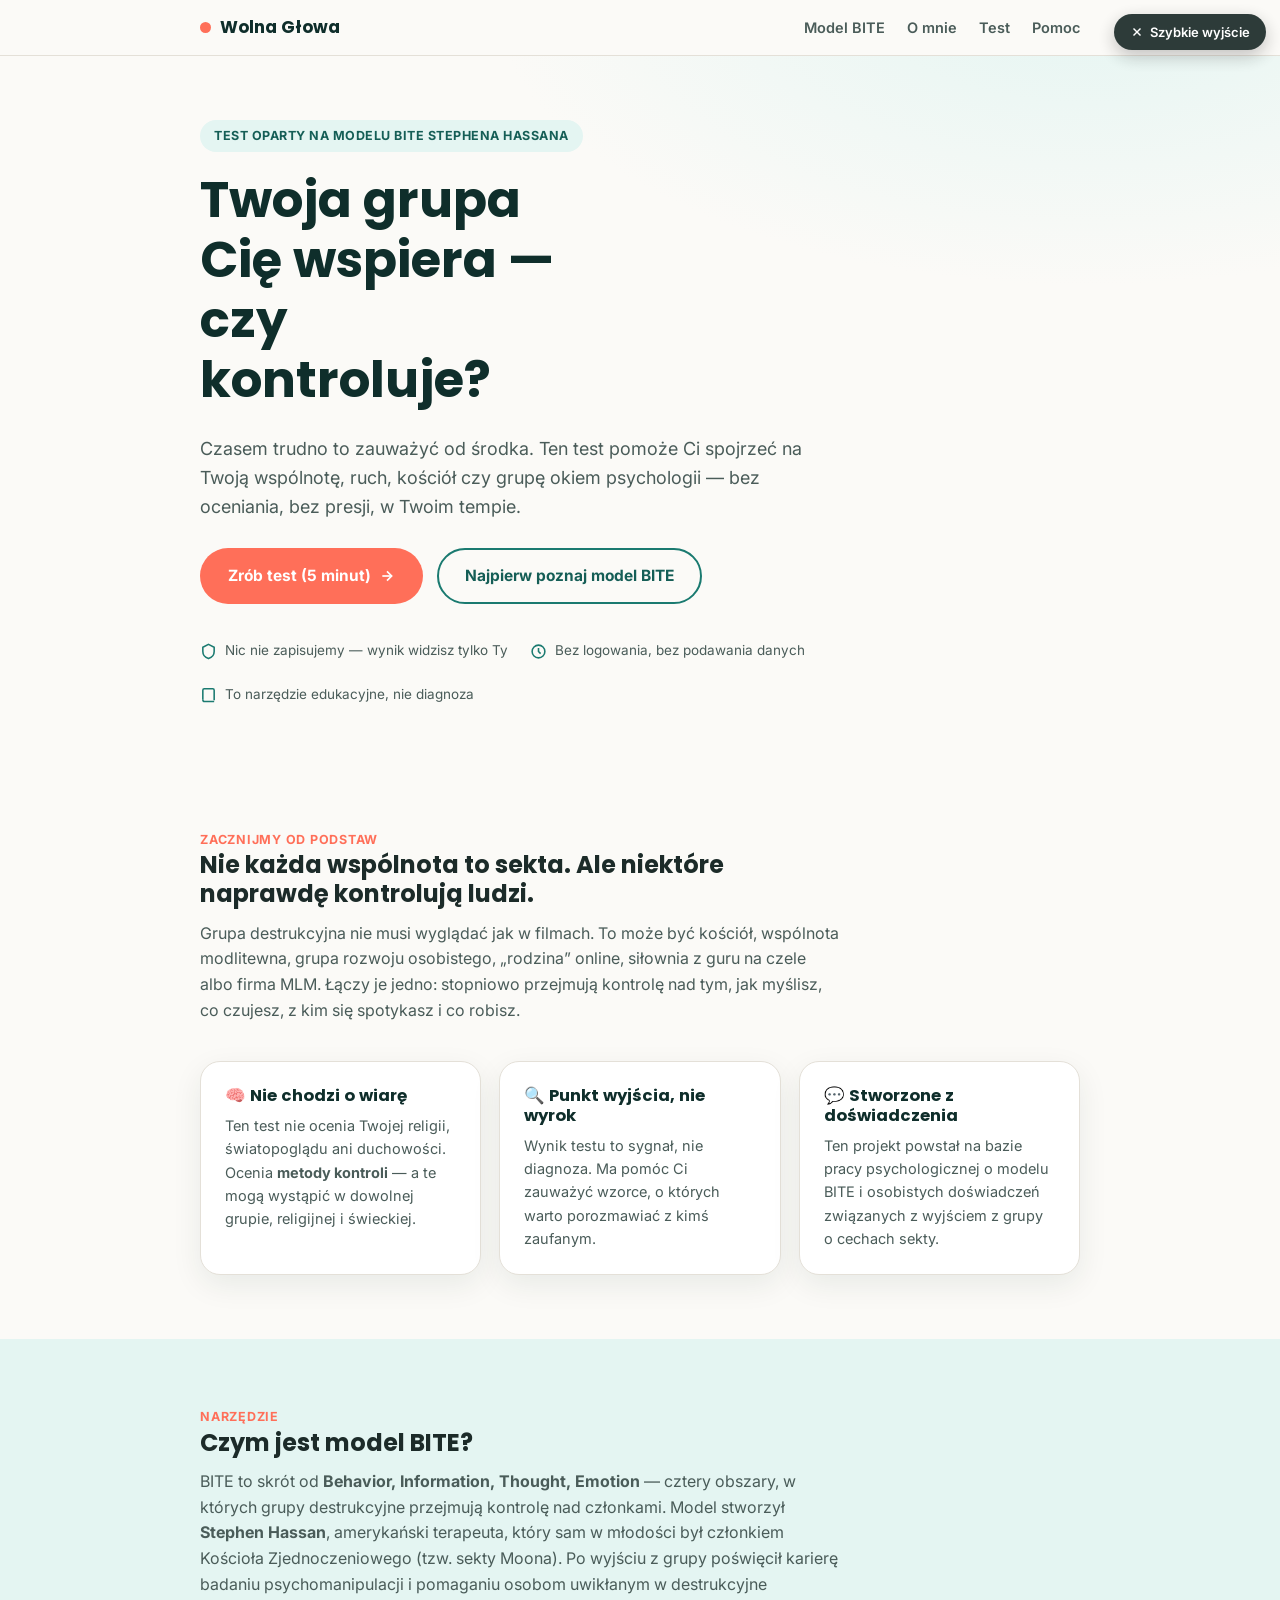
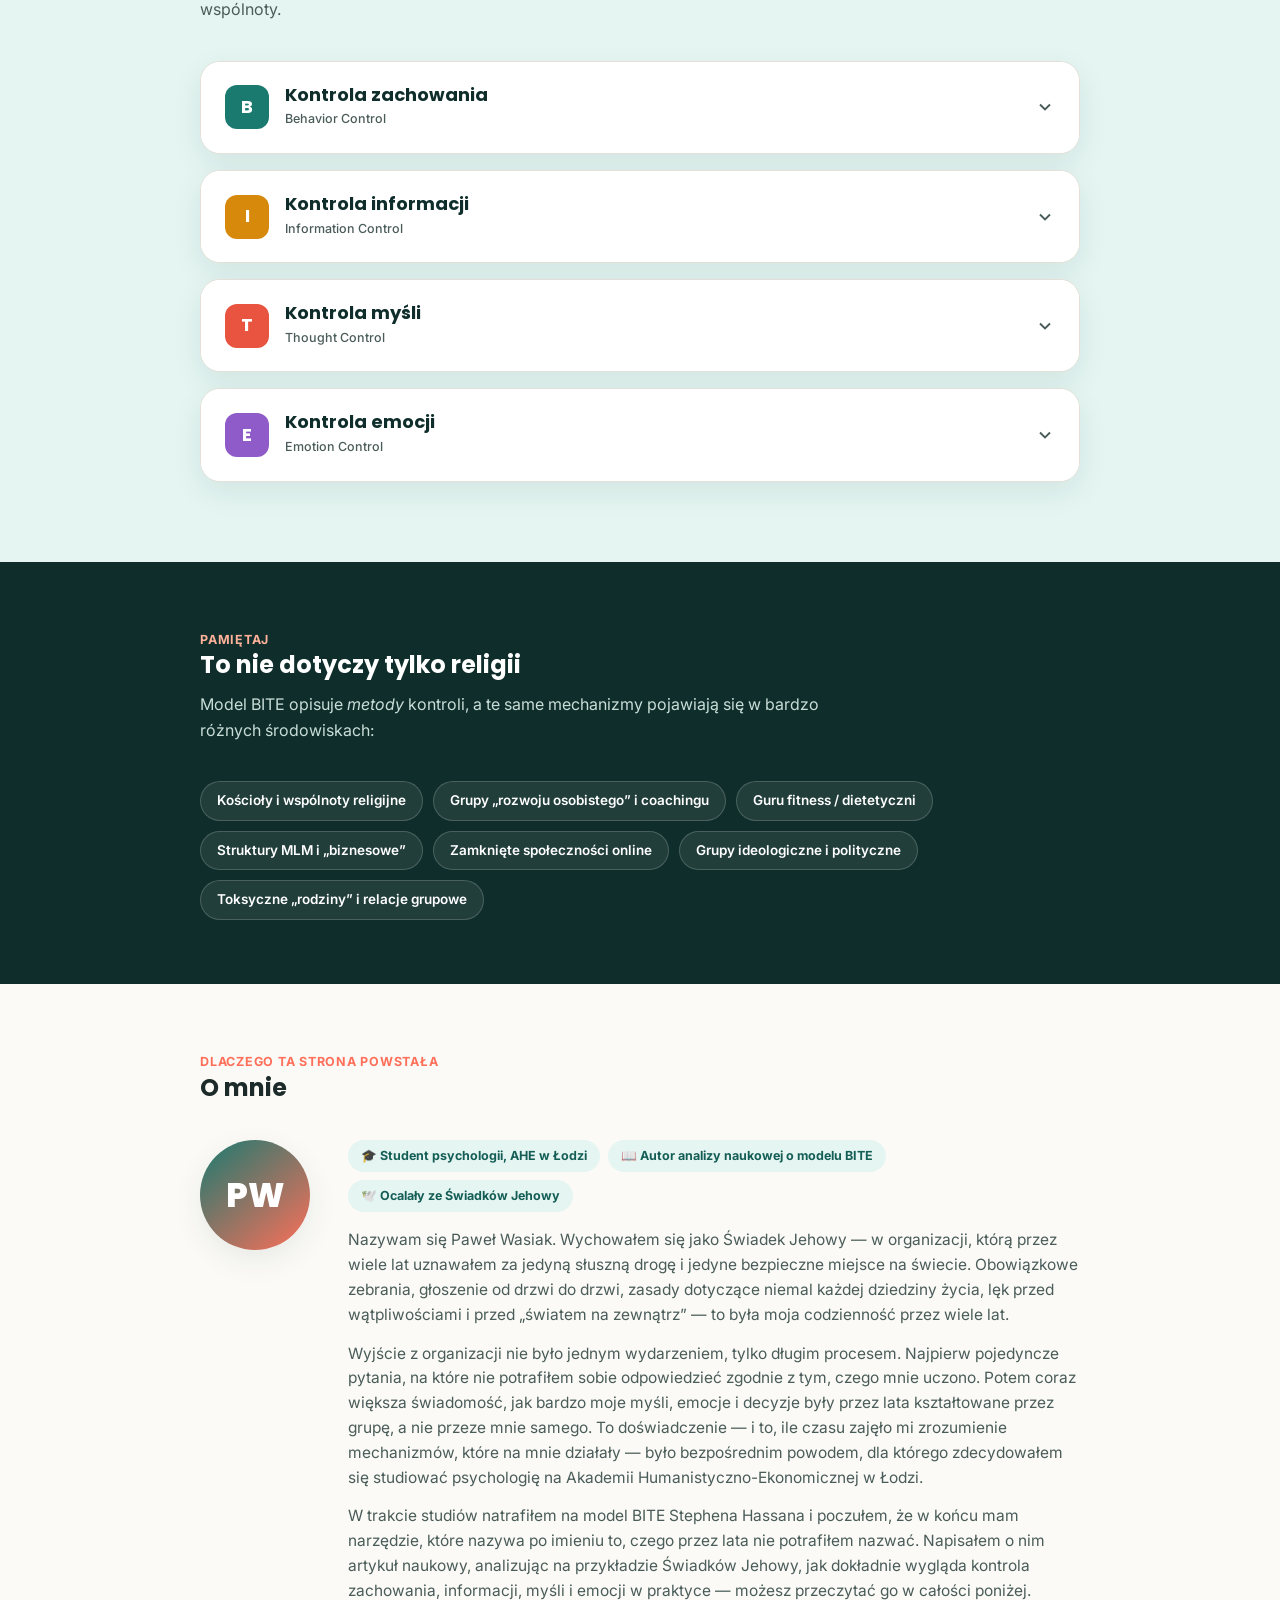
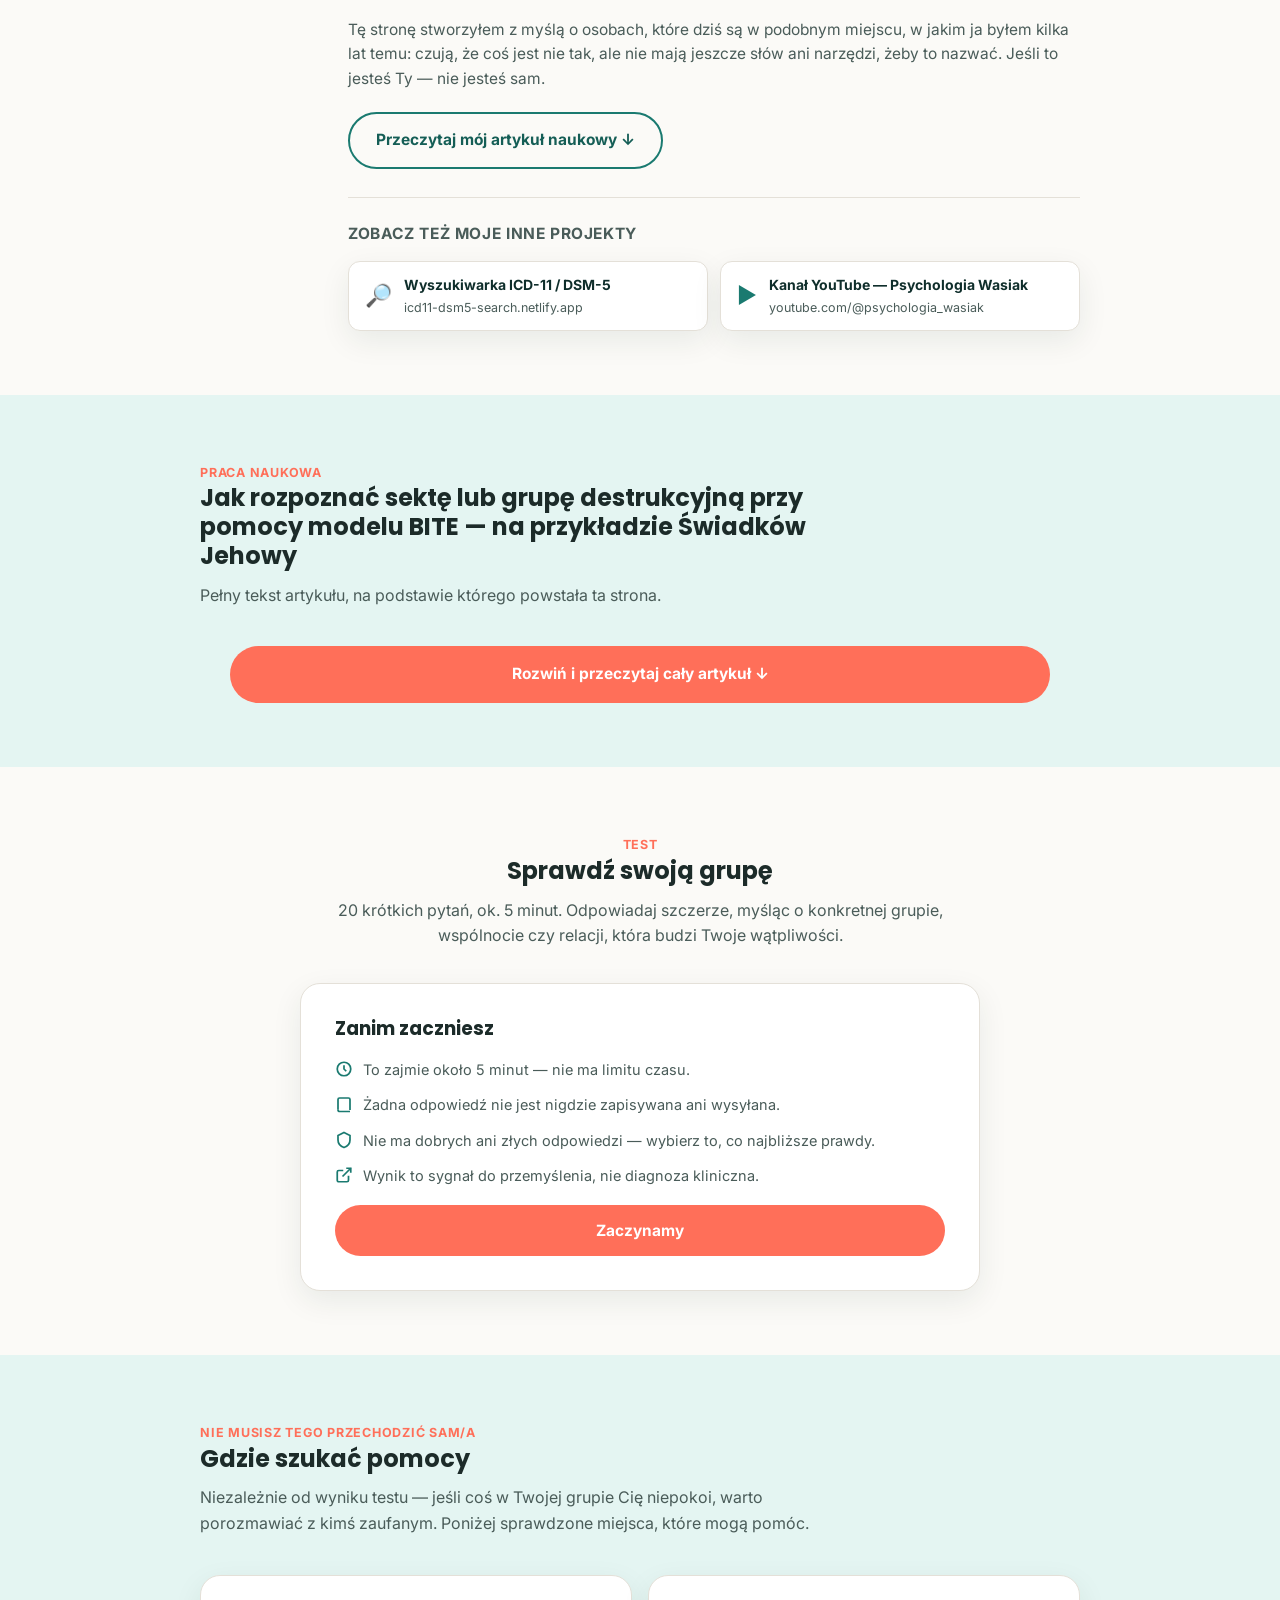
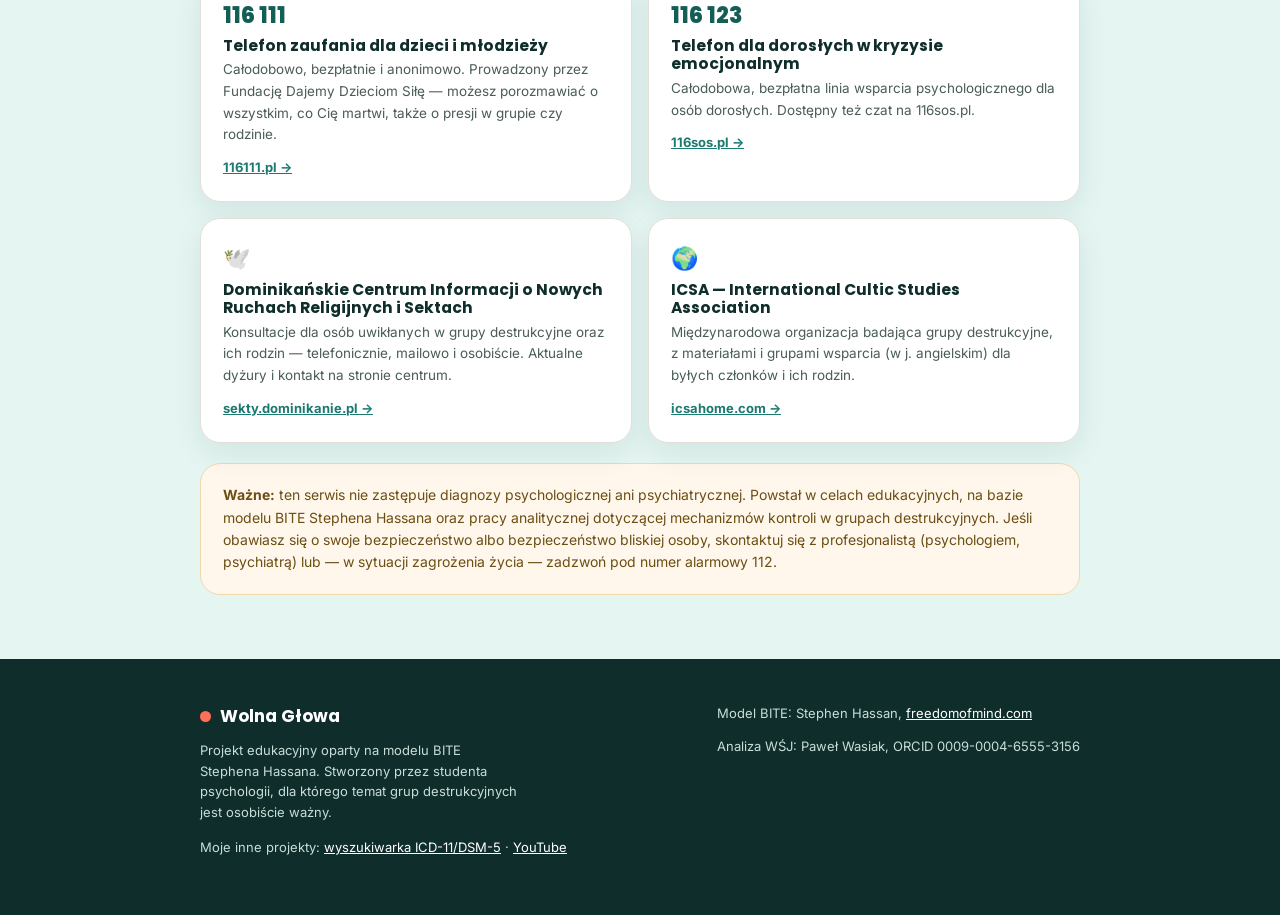
==== index.html @ e8804f11 "Initial commit via Netlify [skip ci]" ====
<!DOCTYPE html>
<html lang="pl">
<head>
<meta charset="UTF-8">
<meta name="viewport" content="width=device-width, initial-scale=1.0">
<title>Wolna Głowa — sprawdź, czy Twoja grupa Cię kontroluje</title>
<meta name="hz:slide-selector" content=".slide">
<link rel="preconnect" href="https://fonts.googleapis.com">
<link href="https://fonts.googleapis.com/css2?family=Poppins:wght@600;700;800&family=Inter:wght@400;500;600;700&display=swap" rel="stylesheet">
<style>
  :root{
    --teal-900:#0f2e2b;
    --teal-700:#155e56;
    --teal-600:#1a7a70;
    --teal-500:#20998c;
    --teal-100:#e4f5f2;
    --coral:#ff6f59;
    --coral-dark:#e8543f;
    --amber:#f5a623;
    --amber-dark:#d6890a;
    --red:#e34b4b;
    --red-dark:#c53737;
    --green:#3bab72;
    --green-dark:#2c8a5a;
    --ink:#1c2b29;
    --ink-soft:#4a5c59;
    --paper:#fbfaf7;
    --card:#ffffff;
    --line:#e4e0d8;
    --shadow: 0 10px 30px rgba(15,46,43,0.08);
    --radius: 20px;
    --radius-sm: 12px;
  }
  *{box-sizing:border-box;}
  html{scroll-behavior:smooth;}
  body{
    margin:0;
    font-family:'Inter',system-ui,sans-serif;
    color:var(--ink);
    background:var(--paper);
    line-height:1.6;
  }
  h1,h2,h3,h4{
    font-family:'Poppins',system-ui,sans-serif;
    line-height:1.2;
    margin:0 0 .5em 0;
  }
  p{margin:0 0 1em 0;}
  a{color:var(--teal-600);}
  img{max-width:100%;}
  .wrap{max-width:920px;margin:0 auto;padding:0 20px;}
  .wrap-narrow{max-width:720px;margin:0 auto;padding:0 20px;}

  /* Quick exit */
  #quick-exit{
    position:fixed; top:14px; right:14px; z-index:9999;
    background:var(--ink); color:#fff; border:none;
    padding:10px 16px; border-radius:999px; font-family:'Inter',sans-serif;
    font-weight:600; font-size:13px; cursor:pointer; box-shadow:0 6px 18px rgba(0,0,0,0.25);
    display:flex; align-items:center; gap:6px;
    opacity:0.92;
  }
  #quick-exit:hover{opacity:1; background:#000;}
  .exit-note{
    position:fixed; top:56px; right:14px; z-index:9998; max-width:220px;
    background:#fff; border:1px solid var(--line); border-radius:10px; padding:10px 12px;
    font-size:11.5px; color:var(--ink-soft); box-shadow:var(--shadow); display:none;
  }
  #quick-exit:hover + .exit-note, .exit-note.show{display:block;}
  @media (max-width:640px){
    #quick-exit{top:auto; bottom:16px; right:14px;}
    .exit-note{top:auto; bottom:60px; right:14px;}
  }

  /* Nav */
  nav{
    position:sticky; top:0; z-index:500; background:rgba(251,250,247,0.92);
    backdrop-filter:blur(6px); border-bottom:1px solid var(--line);
  }
  nav .navwrap{
    max-width:920px; margin:0 auto; padding:14px 20px; display:flex;
    align-items:center; justify-content:space-between; gap:12px;
  }
  .brand{display:flex; align-items:center; gap:9px; font-family:'Poppins'; font-weight:700; color:var(--teal-900); font-size:17px; text-decoration:none;}
  .brand-dot{width:11px; height:11px; border-radius:50%; background:var(--coral);}
  nav ul{list-style:none; display:flex; gap:22px; margin:0; padding:0;}
  nav a.navlink{color:var(--ink-soft); text-decoration:none; font-weight:600; font-size:14.5px;}
  nav a.navlink:hover{color:var(--teal-700);}
  #nav-toggle{display:none; background:none; border:1px solid var(--line); border-radius:8px; padding:8px 10px; cursor:pointer;}
  @media (max-width:640px){
    nav ul{
      display:none; position:absolute; top:100%; left:0; right:0; flex-direction:column; gap:0;
      background:#fff; border-bottom:1px solid var(--line); padding:8px 20px 14px;
    }
    nav ul.open{display:flex;}
    nav ul li{border-top:1px solid var(--line);}
    nav ul li:first-child{border-top:none;}
    nav a.navlink{display:block; padding:13px 2px;}
    #nav-toggle{display:block;}
  }

  /* Hero */
  header.hero{
    padding:64px 0 56px; background:
      radial-gradient(1000px 500px at 85% -10%, var(--teal-100), transparent 60%);
  }
  .eyebrow{
    display:inline-block; background:var(--teal-100); color:var(--teal-700);
    font-weight:700; font-size:12.5px; letter-spacing:.04em; text-transform:uppercase;
    padding:6px 14px; border-radius:999px; margin-bottom:18px;
  }
  h1.title{font-size:clamp(32px,5vw,50px); color:var(--teal-900); max-width:12ch;}
  .lede{font-size:18px; color:var(--ink-soft); max-width:56ch;}
  .cta-row{display:flex; gap:14px; flex-wrap:wrap; margin-top:26px;}
  .btn{
    display:inline-flex; align-items:center; gap:8px; font-weight:700; font-size:15.5px;
    padding:14px 26px; border-radius:999px; text-decoration:none; cursor:pointer; border:2px solid transparent;
    font-family:'Inter'; transition:transform .15s ease;
  }
  .btn:active{transform:scale(.97);}
  .btn-primary{background:var(--coral); color:#fff;}
  .btn-primary:hover{background:var(--coral-dark);}
  .btn-ghost{background:transparent; color:var(--teal-700); border-color:var(--teal-600);}
  .btn-ghost:hover{background:var(--teal-100);}
  .btn-wide{width:100%; justify-content:center;}
  .btn[disabled]{opacity:.4; cursor:not-allowed;}

  .trust-row{display:flex; gap:22px; flex-wrap:wrap; margin-top:36px; font-size:13.5px; color:var(--ink-soft);}
  .trust-item{display:flex; align-items:center; gap:8px;}
  .trust-item svg{flex:none;}

  section{padding:64px 0;}
  section.alt{background:var(--teal-900); color:#fff;}
  section.alt h2, section.alt h3{color:#fff;}
  section.alt .sub{color:#c9ddd8;}
  .section-head{max-width:640px; margin-bottom:38px;}
  .kicker{color:var(--coral); font-weight:700; font-size:12.5px; text-transform:uppercase; letter-spacing:.06em;}
  .sub{color:var(--ink-soft); font-size:16px;}

  /* Intro cards */
  .grid2{display:grid; grid-template-columns:repeat(2,1fr); gap:18px;}
  .grid3{display:grid; grid-template-columns:repeat(3,1fr); gap:18px;}
  @media (max-width:720px){ .grid2,.grid3{grid-template-columns:1fr;} }
  .info-card{background:var(--card); border:1px solid var(--line); border-radius:var(--radius); padding:24px; box-shadow:var(--shadow);}
  .info-card h4{font-size:16.5px; color:var(--teal-900);}
  .info-card p{color:var(--ink-soft); font-size:14.5px; margin:0;}

  /* BITE categories */
  .bite-cat{
    background:var(--card); border:1px solid var(--line); border-radius:var(--radius);
    margin-bottom:16px; overflow:hidden; box-shadow:var(--shadow);
  }
  .bite-head{
    display:flex; align-items:center; gap:16px; padding:22px 24px; cursor:pointer; user-select:none;
    background:#fff;
  }
  .bite-num{
    flex:none; width:44px; height:44px; border-radius:12px; display:flex; align-items:center; justify-content:center;
    font-family:'Poppins'; font-weight:700; font-size:18px; color:#fff;
  }
  .bite-head h3{margin:0; font-size:18px; color:var(--teal-900);}
  .bite-head .tag{font-size:12.5px; color:var(--ink-soft); font-weight:500;}
  .bite-chevron{margin-left:auto; transition:transform .2s ease; color:var(--ink-soft); flex:none;}
  .bite-cat.open .bite-chevron{transform:rotate(180deg);}
  .bite-body{max-height:0; overflow:hidden; transition:max-height .3s ease;}
  .bite-body-inner{padding:0 24px 24px 24px; color:var(--ink-soft); font-size:15px;}
  .bite-body-inner ul{margin:10px 0; padding-left:20px;}
  .bite-body-inner li{margin-bottom:6px;}
  .example-toggle{
    margin-top:14px; display:inline-flex; align-items:center; gap:7px; background:var(--teal-100);
    color:var(--teal-700); border:none; padding:9px 15px; border-radius:999px; font-weight:600; font-size:13px; cursor:pointer;
  }
  .example-box{
    display:none; margin-top:14px; background:#faf6ee; border-left:4px solid var(--amber); border-radius:8px;
    padding:16px 18px; font-size:14px; color:var(--ink);
  }
  .example-box.show{display:block;}
  .example-box blockquote{
    margin:8px 0; padding-left:12px; border-left:3px solid var(--line); font-style:italic; color:var(--ink-soft); font-size:13.5px;
  }
  .c-behavior{background:var(--teal-600);}
  .c-info{background:var(--amber-dark);}
  .c-thought{background:var(--coral-dark);}
  .c-emotion{background:#8e5bc9;}

  /* Other groups strip */
  .chips{display:flex; flex-wrap:wrap; gap:10px; margin-top:18px;}
  .chip{background:rgba(255,255,255,0.08); border:1px solid rgba(255,255,255,0.18); color:#fff; padding:8px 16px; border-radius:999px; font-size:13.5px; font-weight:600;}

  /* Quiz */
  .quiz-card{
    background:var(--card); border:1px solid var(--line); border-radius:var(--radius);
    box-shadow:var(--shadow); padding:34px; max-width:680px; margin:0 auto;
  }
  .quiz-intro-list{margin:18px 0; padding-left:0; list-style:none;}
  .quiz-intro-list li{display:flex; gap:10px; align-items:flex-start; margin-bottom:12px; font-size:14.5px; color:var(--ink-soft);}
  .quiz-intro-list li svg{flex:none; margin-top:2px; color:var(--teal-600);}
  .progress-wrap{margin-bottom:22px;}
  .progress-label{display:flex; justify-content:space-between; font-size:12.5px; color:var(--ink-soft); font-weight:600; margin-bottom:8px;}
  .progress-bar{height:8px; background:var(--teal-100); border-radius:999px; overflow:hidden;}
  .progress-fill{height:100%; background:linear-gradient(90deg,var(--teal-500),var(--coral)); width:0%; transition:width .3s ease; border-radius:999px;}
  .q-cat{display:inline-block; font-size:11.5px; font-weight:700; text-transform:uppercase; letter-spacing:.04em; padding:5px 11px; border-radius:999px; margin-bottom:14px; color:#fff;}
  .q-text{font-size:20px; font-family:'Poppins'; font-weight:600; color:var(--teal-900); margin-bottom:22px;}
  .answers{display:flex; flex-direction:column; gap:10px;}
  .answer-btn{
    text-align:left; background:#fff; border:2px solid var(--line); border-radius:var(--radius-sm);
    padding:14px 18px; font-size:15px; font-weight:600; color:var(--ink); cursor:pointer; font-family:'Inter';
  }
  .answer-btn:hover{border-color:var(--teal-500); background:var(--teal-100);}
  .answer-btn.selected{border-color:var(--teal-600); background:var(--teal-100); color:var(--teal-900);}
  .quiz-nav{display:flex; justify-content:space-between; margin-top:26px; gap:12px;}
  .quiz-nav .btn-ghost{border-color:var(--line); color:var(--ink-soft);}

  /* Results */
  .result-badge{
    display:inline-flex; align-items:center; gap:10px; padding:10px 20px; border-radius:999px;
    font-weight:700; font-size:14px; margin-bottom:18px;
  }
  .bar-row{margin-bottom:16px;}
  .bar-row .lbl{display:flex; justify-content:space-between; font-size:13.5px; font-weight:600; color:var(--ink-soft); margin-bottom:6px;}
  .bar-track{height:12px; background:var(--teal-100); border-radius:999px; overflow:hidden;}
  .bar-fill{height:100%; border-radius:999px; width:0%; transition:width .8s ease;}

  .help-grid{display:grid; grid-template-columns:repeat(2,1fr); gap:16px; margin-top:10px;}
  @media (max-width:720px){.help-grid{grid-template-columns:1fr;}}
  .help-card{background:#fff; border:1px solid var(--line); border-radius:var(--radius); padding:22px; box-shadow:var(--shadow);}
  .help-card .num{font-family:'Poppins'; font-weight:800; font-size:22px; color:var(--teal-700); display:block; margin-bottom:4px;}
  .help-card h4{font-size:15.5px; margin-bottom:4px; color:var(--teal-900);}
  .help-card p{font-size:13.5px; color:var(--ink-soft); margin-bottom:8px;}
  .help-card a.link{font-size:13px; font-weight:700;}

  .disclaimer-box{
    background:#fff7ec; border:1px solid #f0d9ab; border-radius:var(--radius); padding:20px 22px; font-size:14px; color:#6b4e12; margin-top:20px;
  }

  /* Author / About */
  .author-wrap{display:grid; grid-template-columns:120px 1fr; gap:28px; align-items:start;}
  @media (max-width:640px){ .author-wrap{grid-template-columns:1fr;} }
  .author-avatar{
    width:110px; height:110px; border-radius:50%; background:linear-gradient(140deg,var(--teal-600),var(--coral));
    display:flex; align-items:center; justify-content:center; color:#fff; font-family:'Poppins'; font-weight:800; font-size:34px;
    box-shadow:var(--shadow);
  }
  .author-badges{display:flex; flex-wrap:wrap; gap:8px; margin-bottom:16px;}
  .author-badge{
    display:inline-flex; align-items:center; gap:6px; background:var(--teal-100); color:var(--teal-700);
    font-size:12.5px; font-weight:700; padding:6px 13px; border-radius:999px;
  }
  .author-story p{color:var(--ink-soft); font-size:15.5px; margin-bottom:14px;}
  .author-story p:last-child{margin-bottom:0;}

  .related-links{margin-top:28px; padding-top:24px; border-top:1px solid var(--line);}
  .related-links-label{font-size:12.5px; font-weight:700; text-transform:uppercase; letter-spacing:.04em; color:var(--ink-soft); margin-bottom:12px;}
  .related-links-row{display:flex; flex-wrap:wrap; gap:12px;}
  .related-link-card{
    display:flex; align-items:center; gap:12px; background:#fff; border:1px solid var(--line); border-radius:var(--radius-sm);
    padding:12px 16px; text-decoration:none; flex:1 1 260px; box-shadow:var(--shadow);
  }
  .related-link-card:hover{border-color:var(--teal-500); background:var(--teal-100);}
  .related-link-icon{font-size:22px; flex:none;}
  .related-link-title{display:block; font-weight:700; font-size:14px; color:var(--teal-900);}
  .related-link-sub{display:block; font-size:12.5px; color:var(--ink-soft); margin-top:2px;}

  /* Article */
  .article-box{
    background:var(--card); border:1px solid var(--line); border-radius:var(--radius);
    box-shadow:var(--shadow); padding:36px; max-width:820px; margin:0 auto;
  }
  @media (max-width:640px){ .article-box{padding:24px 20px;} }
  .article-meta{
    display:flex; flex-wrap:wrap; gap:8px 18px; font-size:13px; color:var(--ink-soft);
    border-bottom:1px solid var(--line); padding-bottom:18px; margin-bottom:26px;
  }
  .article-title{font-size:24px; color:var(--teal-900); margin-bottom:6px;}
  .article-subtitle{font-size:14.5px; color:var(--ink-soft); font-style:italic; margin-bottom:18px;}
  .article-box h3{font-size:19px; color:var(--teal-900); margin-top:34px; margin-bottom:12px; border-left:4px solid var(--coral); padding-left:12px;}
  .article-box h4{font-size:16px; color:var(--teal-700); margin-top:22px; margin-bottom:8px;}
  .article-box p{font-size:15px; color:var(--ink); margin-bottom:14px;}
  .article-box ul{padding-left:22px; margin-bottom:14px;}
  .article-box li{margin-bottom:8px; font-size:15px; color:var(--ink);}
  .article-box blockquote{
    margin:14px 0; padding:12px 16px; border-left:3px solid var(--amber); background:#faf6ee;
    font-style:italic; color:var(--ink-soft); font-size:14.5px; border-radius:0 8px 8px 0;
  }
  .abstract-box{
    background:var(--teal-100); border-radius:var(--radius-sm); padding:20px 22px; margin-bottom:8px;
  }
  .abstract-box h4{margin-top:0; color:var(--teal-700); font-size:13px; text-transform:uppercase; letter-spacing:.04em;}
  .abstract-box p{font-size:14.5px; color:var(--teal-900); margin-bottom:10px;}
  .keywords{font-size:13px; color:var(--teal-700);}
  details.article-toggle{max-width:820px; margin:0 auto;}
  details.article-toggle > summary{
    list-style:none; cursor:pointer; display:flex; align-items:center; justify-content:center; gap:10px;
  }
  details.article-toggle > summary::-webkit-details-marker{display:none;}

  footer{padding:44px 0; background:var(--teal-900); color:#c9ddd8; font-size:13.5px;}
  footer a{color:#fff;}
  footer .foot-wrap{display:flex; justify-content:space-between; flex-wrap:wrap; gap:16px;}

  .hidden{display:none !important;}
  .center{text-align:center;}
  .small{font-size:13px; color:var(--ink-soft);}
</style>
</head>
<body>

<button id="quick-exit" onclick="quickExit()" aria-label="Szybkie wyjście ze strony">
  <svg width="14" height="14" viewBox="0 0 24 24" fill="none" stroke="currentColor" stroke-width="2.5"><line x1="18" y1="6" x2="6" y2="18"/><line x1="6" y1="6" x2="18" y2="18"/></svg>
  Szybkie wyjście
</button>
<div class="exit-note">Jeśli ktoś może zobaczyć ten ekran — kliknij, a natychmiast przeniesiemy Cię na inną stronę i usuniemy tę z historii "wstecz".</div>

<nav>
  <div class="navwrap">
    <a href="#top" class="brand"><span class="brand-dot"></span> Wolna Głowa</a>
    <ul id="nav-list">
      <li><a class="navlink" href="#model">Model BITE</a></li>
      <li><a class="navlink" href="#o-mnie">O mnie</a></li>
      <li><a class="navlink" href="#test">Test</a></li>
      <li><a class="navlink" href="#pomoc">Pomoc</a></li>
    </ul>
    <button id="nav-toggle" aria-label="Otwórz menu" onclick="toggleNav()">
      <svg width="18" height="18" viewBox="0 0 24 24" fill="none" stroke="currentColor" stroke-width="2.3"><line x1="3" y1="6" x2="21" y2="6"/><line x1="3" y1="12" x2="21" y2="12"/><line x1="3" y1="18" x2="21" y2="18"/></svg>
    </button>
  </div>
</nav>

<a id="top"></a>
<header class="hero">
  <div class="wrap">
    <span class="eyebrow">Test oparty na modelu BITE Stephena Hassana</span>
    <h1 class="title">Twoja grupa Cię wspiera — czy kontroluje?</h1>
    <p class="lede">Czasem trudno to zauważyć od środka. Ten test pomoże Ci spojrzeć na Twoją wspólnotę, ruch, kościół czy grupę okiem psychologii — bez oceniania, bez presji, w Twoim tempie.</p>
    <div class="cta-row">
      <a href="#test" class="btn btn-primary">
        Zrób test (5 minut)
        <svg width="16" height="16" viewBox="0 0 24 24" fill="none" stroke="currentColor" stroke-width="2.5"><line x1="5" y1="12" x2="19" y2="12"/><polyline points="12 5 19 12 12 19"/></svg>
      </a>
      <a href="#model" class="btn btn-ghost">Najpierw poznaj model BITE</a>
    </div>
    <div class="trust-row">
      <div class="trust-item">
        <svg width="17" height="17" viewBox="0 0 24 24" fill="none" stroke="#1a7a70" stroke-width="2.2"><path d="M12 2l8 4v6c0 5-3.5 8.5-8 10-4.5-1.5-8-5-8-10V6l8-4z"/></svg>
        Nic nie zapisujemy — wynik widzisz tylko Ty
      </div>
      <div class="trust-item">
        <svg width="17" height="17" viewBox="0 0 24 24" fill="none" stroke="#1a7a70" stroke-width="2.2"><circle cx="12" cy="12" r="9"/><path d="M12 7v5l3 3"/></svg>
        Bez logowania, bez podawania danych
      </div>
      <div class="trust-item">
        <svg width="17" height="17" viewBox="0 0 24 24" fill="none" stroke="#1a7a70" stroke-width="2.2"><path d="M4 19.5V6a2 2 0 012-2h12a2 2 0 012 2v14"/><path d="M4 19.5A2.5 2.5 0 006.5 22H20"/></svg>
        To narzędzie edukacyjne, nie diagnoza
      </div>
    </div>
  </div>
</header>

<section id="czym-jest">
  <div class="wrap">
    <div class="section-head">
      <span class="kicker">Zacznijmy od podstaw</span>
      <h2>Nie każda wspólnota to sekta. Ale niektóre naprawdę kontrolują ludzi.</h2>
      <p class="sub">Grupa destrukcyjna nie musi wyglądać jak w filmach. To może być kościół, wspólnota modlitewna, grupa rozwoju osobistego, „rodzina” online, siłownia z guru na czele albo firma MLM. Łączy je jedno: stopniowo przejmują kontrolę nad tym, jak myślisz, co czujesz, z kim się spotykasz i co robisz.</p>
    </div>
    <div class="grid3">
      <div class="info-card">
        <h4>🧠 Nie chodzi o wiarę</h4>
        <p>Ten test nie ocenia Twojej religii, światopoglądu ani duchowości. Ocenia <strong>metody kontroli</strong> — a te mogą wystąpić w dowolnej grupie, religijnej i świeckiej.</p>
      </div>
      <div class="info-card">
        <h4>🔍 Punkt wyjścia, nie wyrok</h4>
        <p>Wynik testu to sygnał, nie diagnoza. Ma pomóc Ci zauważyć wzorce, o których warto porozmawiać z kimś zaufanym.</p>
      </div>
      <div class="info-card">
        <h4>💬 Stworzone z doświadczenia</h4>
        <p>Ten projekt powstał na bazie pracy psychologicznej o modelu BITE i osobistych doświadczeń związanych z wyjściem z grupy o cechach sekty.</p>
      </div>
    </div>
  </div>
</section>

<section id="model" style="background:var(--teal-100);">
  <div class="wrap">
    <div class="section-head">
      <span class="kicker">Narzędzie</span>
      <h2>Czym jest model BITE?</h2>
      <p class="sub">BITE to skrót od <strong>Behavior, Information, Thought, Emotion</strong> — cztery obszary, w których grupy destrukcyjne przejmują kontrolę nad członkami. Model stworzył <strong>Stephen Hassan</strong>, amerykański terapeuta, który sam w młodości był członkiem Kościoła Zjednoczeniowego (tzw. sekty Moona). Po wyjściu z grupy poświęcił karierę badaniu psychomanipulacji i pomaganiu osobom uwikłanym w destrukcyjne wspólnoty.</p>
    </div>

    <div class="bite-cat" data-color="behavior">
      <div class="bite-head" onclick="toggleCat(this)">
        <div class="bite-num c-behavior">B</div>
        <div>
          <h3>Kontrola zachowania</h3>
          <span class="tag">Behavior Control</span>
        </div>
        <svg class="bite-chevron" width="20" height="20" viewBox="0 0 24 24" fill="none" stroke="currentColor" stroke-width="2.3"><polyline points="6 9 12 15 18 9"/></svg>
      </div>
      <div class="bite-body">
        <div class="bite-body-inner">
          <p>Grupa reguluje to, co robisz na co dzień: gdzie mieszkasz, jak się ubierasz, z kim się spotykasz, jak wydajesz pieniądze, ile czasu poświęcasz grupie. Twoje decyzje wymagają akceptacji liderów, a nieposłuszeństwo jest karane — wprost albo przez wykluczenie z relacji.</p>
          <ul>
            <li>Obowiązkowe spotkania i aktywności, których pominięcie ma konsekwencje</li>
            <li>Zasady dotyczące ubioru, wyglądu, diety, snu, wolnego czasu</li>
            <li>Ograniczanie kontaktów spoza grupy, także z rodziną</li>
            <li>Ważne decyzje życiowe wymagają zgody lidera lub starszyzny</li>
          </ul>
          <button class="example-toggle" onclick="toggleExample(this)">Zobacz przykład: Świadkowie Jehowy ▾</button>
          <div class="example-box">
            <p>Uczestnictwo w zebraniach i głoszeniu jest obowiązkiem — jego zaniechanie może prowadzić do uznania za „złe towarzystwo”. Świadkowie są też zachęcani do ograniczania kontaktów z osobami spoza wspólnoty, w tym z niewierzącą rodziną.</p>
            <blockquote>„Nie szukaj wymówek, żeby móc kontaktować się z wykluczonym krewnym, na przykład za pośrednictwem SMS-ów czy e-maili.”</blockquote>
          </div>
        </div>
      </div>
    </div>

    <div class="bite-cat" data-color="info">
      <div class="bite-head" onclick="toggleCat(this)">
        <div class="bite-num c-info">I</div>
        <div>
          <h3>Kontrola informacji</h3>
          <span class="tag">Information Control</span>
        </div>
        <svg class="bite-chevron" width="20" height="20" viewBox="0 0 24 24" fill="none" stroke="currentColor" stroke-width="2.3"><polyline points="6 9 12 15 18 9"/></svg>
      </div>
      <div class="bite-body">
        <div class="bite-body-inner">
          <p>Grupa decyduje, jakie informacje do Ciebie docierają. Krytyczne źródła są odradzane albo zakazane, a osoby, które je udostępniają, przedstawia się jako wrogów, kłamców albo „chorych”. Czasem grupa zataja własną historię lub kontrowersje.</p>
          <ul>
            <li>Zniechęcanie do czytania/oglądania materiałów krytycznych wobec grupy</li>
            <li>Nazywanie krytyków „odstępcami”, „wrogami” czy „chorymi psychicznie”</li>
            <li>Ukrywanie niewygodnych faktów o historii lub finansach grupy</li>
            <li>Zachęcanie do donoszenia liderom o wątpliwościach innych</li>
          </ul>
          <button class="example-toggle" onclick="toggleExample(this)">Zobacz przykład: Świadkowie Jehowy ▾</button>
          <div class="example-box">
            <p>Literatura spoza organizacji — w tym publikacje naukowe — jest przedstawiana jako duchowo niebezpieczna. Jedynym akceptowanym źródłem wiedzy mają być wydawnictwa Towarzystwa Strażnica.</p>
            <blockquote>„Próby obalania argumentów odstępców lub osób mających krytyczne zdanie o organizacji Jehowy nie przyniosą nam pożytku (…) jest złe i stanowi duchowe zagrożenie.”</blockquote>
          </div>
        </div>
      </div>
    </div>

    <div class="bite-cat" data-color="thought">
      <div class="bite-head" onclick="toggleCat(this)">
        <div class="bite-num c-thought">T</div>
        <div>
          <h3>Kontrola myśli</h3>
          <span class="tag">Thought Control</span>
        </div>
        <svg class="bite-chevron" width="20" height="20" viewBox="0 0 24 24" fill="none" stroke="currentColor" stroke-width="2.3"><polyline points="6 9 12 15 18 9"/></svg>
      </div>
      <div class="bite-body">
        <div class="bite-body-inner">
          <p>Grupa uczy Cię myśleć w określony sposób: czarno-białe podziały na „my i oni”, gotowe frazesy zamiast własnych przemyśleń, a wątpliwości traktowane jako grzech, słabość albo „zły duch”. Z czasem trudno jest samodzielnie, krytycznie ocenić samą grupę.</p>
          <ul>
            <li>Podział świata na „prawdziwych/oświeconych” i „resztę w błędzie”</li>
            <li>Wątpliwości = brak wiary, zdrada albo choroba</li>
            <li>Powtarzalne slogany i frazesy trudne do wytłumaczenia z zewnątrz</li>
            <li>Rytuały (modlitwa, śpiew, medytacja) używane, by „zagłuszyć” trudne myśli</li>
          </ul>
          <button class="example-toggle" onclick="toggleExample(this)">Zobacz przykład: Świadkowie Jehowy ▾</button>
          <div class="example-box">
            <p>Świat dzieli się na organizację (posiadającą „jedyną prawdę”) i resztę — będącą pod wpływem Szatana. Wątpliwości wobec nauk są przedstawiane jako niebezpieczne.</p>
            <blockquote>„Rozbudzanie wątpliwości to jedna z najskuteczniejszych metod Szatana.”</blockquote>
          </div>
        </div>
      </div>
    </div>

    <div class="bite-cat" data-color="emotion">
      <div class="bite-head" onclick="toggleCat(this)">
        <div class="bite-num c-emotion">E</div>
        <div>
          <h3>Kontrola emocji</h3>
          <span class="tag">Emotion Control</span>
        </div>
        <svg class="bite-chevron" width="20" height="20" viewBox="0 0 24 24" fill="none" stroke="currentColor" stroke-width="2.3"><polyline points="6 9 12 15 18 9"/></svg>
      </div>
      <div class="bite-body">
        <div class="bite-body-inner">
          <p>Grupa steruje Twoimi emocjami — wzbudza poczucie winy, wstydu i strachu (przed karą, potępieniem, utratą bliskich), a jednocześnie daje poczucie przynależności i miłości, ale <em>warunkowej</em> — zależnej od posłuszeństwa i zaangażowania.</p>
          <ul>
            <li>Silne poczucie winy za niespełnianie oczekiwań grupy</li>
            <li>Strach przed karą, potępieniem albo katastrofą po odejściu</li>
            <li>Groźba utraty relacji z bliskimi, którzy zostają w grupie (ostracyzm)</li>
            <li>Poczucie własnej wartości uzależnione od akceptacji grupy</li>
          </ul>
          <button class="example-toggle" onclick="toggleExample(this)">Zobacz przykład: Świadkowie Jehowy ▾</button>
          <div class="example-box">
            <p>Osoby, które odchodzą, tracą kontakt z bliskimi pozostającymi w organizacji — łącznie z najbliższą rodziną. Odejście wiąże się z silnym poczuciem winy i lękiem przed odrzuceniem przez Boga i wspólnotę.</p>
            <blockquote>„Zatwardziałego grzesznika trzeba wykluczyć — pozbawić kontaktu z czystym ludem Jehowy.”</blockquote>
          </div>
        </div>
      </div>
    </div>

  </div>
</section>

<section class="alt">
  <div class="wrap">
    <div class="section-head">
      <span class="kicker" style="color:#ffb199;">Pamiętaj</span>
      <h2>To nie dotyczy tylko religii</h2>
      <p class="sub">Model BITE opisuje <em>metody</em> kontroli, a te same mechanizmy pojawiają się w bardzo różnych środowiskach:</p>
    </div>
    <div class="chips">
      <span class="chip">Kościoły i wspólnoty religijne</span>
      <span class="chip">Grupy „rozwoju osobistego” i coachingu</span>
      <span class="chip">Guru fitness / dietetyczni</span>
      <span class="chip">Struktury MLM i „biznesowe”</span>
      <span class="chip">Zamknięte społeczności online</span>
      <span class="chip">Grupy ideologiczne i polityczne</span>
      <span class="chip">Toksyczne „rodziny” i relacje grupowe</span>
    </div>
  </div>
</section>

<section id="o-mnie">
  <div class="wrap">
    <div class="section-head">
      <span class="kicker">Dlaczego ta strona powstała</span>
      <h2>O mnie</h2>
    </div>
    <div class="author-wrap">
      <div class="author-avatar">PW</div>
      <div class="author-story">
        <div class="author-badges">
          <span class="author-badge">🎓 Student psychologii, AHE w Łodzi</span>
          <span class="author-badge">📖 Autor analizy naukowej o modelu BITE</span>
          <span class="author-badge">🕊️ Ocalały ze Świadków Jehowy</span>
        </div>
        <p>Nazywam się Paweł Wasiak. Wychowałem się jako Świadek Jehowy — w organizacji, którą przez wiele lat uznawałem za jedyną słuszną drogę i jedyne bezpieczne miejsce na świecie. Obowiązkowe zebrania, głoszenie od drzwi do drzwi, zasady dotyczące niemal każdej dziedziny życia, lęk przed wątpliwościami i przed „światem na zewnątrz” — to była moja codzienność przez wiele lat.</p>
        <p>Wyjście z organizacji nie było jednym wydarzeniem, tylko długim procesem. Najpierw pojedyncze pytania, na które nie potrafiłem sobie odpowiedzieć zgodnie z tym, czego mnie uczono. Potem coraz większa świadomość, jak bardzo moje myśli, emocje i decyzje były przez lata kształtowane przez grupę, a nie przeze mnie samego. To doświadczenie — i to, ile czasu zajęło mi zrozumienie mechanizmów, które na mnie działały — było bezpośrednim powodem, dla którego zdecydowałem się studiować psychologię na Akademii Humanistyczno-Ekonomicznej w Łodzi.</p>
        <p>W trakcie studiów natrafiłem na model BITE Stephena Hassana i poczułem, że w końcu mam narzędzie, które nazywa po imieniu to, czego przez lata nie potrafiłem nazwać. Napisałem o nim artykuł naukowy, analizując na przykładzie Świadków Jehowy, jak dokładnie wygląda kontrola zachowania, informacji, myśli i emocji w praktyce — możesz przeczytać go w całości poniżej.</p>
        <p>Tę stronę stworzyłem z myślą o osobach, które dziś są w podobnym miejscu, w jakim ja byłem kilka lat temu: czują, że coś jest nie tak, ale nie mają jeszcze słów ani narzędzi, żeby to nazwać. Jeśli to jesteś Ty — nie jesteś sam.</p>
        <div class="cta-row" style="margin-top:20px;">
          <a href="#artykul" class="btn btn-ghost">Przeczytaj mój artykuł naukowy ↓</a>
        </div>
        <div class="related-links">
          <p class="related-links-label">Zobacz też moje inne projekty</p>
          <div class="related-links-row">
            <a href="https://icd11-dsm5-search.netlify.app/" target="_blank" rel="noopener" class="related-link-card">
              <span class="related-link-icon">🔎</span>
              <span>
                <span class="related-link-title">Wyszukiwarka ICD-11 / DSM-5</span>
                <span class="related-link-sub">icd11-dsm5-search.netlify.app</span>
              </span>
            </a>
            <a href="https://www.youtube.com/@psychologia_wasiak" target="_blank" rel="noopener" class="related-link-card">
              <span class="related-link-icon">▶️</span>
              <span>
                <span class="related-link-title">Kanał YouTube — Psychologia Wasiak</span>
                <span class="related-link-sub">youtube.com/@psychologia_wasiak</span>
              </span>
            </a>
          </div>
        </div>
      </div>
    </div>
  </div>
</section>

<section id="artykul" style="background:var(--teal-100);">
  <div class="wrap">
    <div class="section-head">
      <span class="kicker">Praca naukowa</span>
      <h2>Jak rozpoznać sektę lub grupę destrukcyjną przy pomocy modelu BITE — na przykładzie Świadków Jehowy</h2>
      <p class="sub">Pełny tekst artykułu, na podstawie którego powstała ta strona.</p>
    </div>

    <details class="article-toggle" id="article-details">
      <summary class="btn btn-primary" id="article-summary">Rozwiń i przeczytaj cały artykuł ↓</summary>

      <div class="article-box" style="margin-top:22px;">
        <div class="article-meta">
          <span>Paweł Wasiak</span>
          <span>ORCID: <a href="https://orcid.org/0009-0004-6555-3156" target="_blank" rel="noopener">0009-0004-6555-3156</a></span>
          <span>e-mail: pwasiak30@gmail.com</span>
        </div>

        <div class="abstract-box">
          <h4>Abstrakt</h4>
          <p>Artykuł przedstawia zastosowanie modelu BITE (Behavior, Information, Thought, Emotion Control) autorstwa Stephena Hassana jako narzędzia do identyfikacji cech sekt i grup destrukcyjnych. Analizie poddano grupę Świadków Jehowy jako przykład organizacji religijnej, która w wielu aspektach odpowiada kryteriom kontroli umysłu zdefiniowanym w modelu. Celem pracy jest wykazanie użyteczności modelu BITE w ocenie potencjalnie destrukcyjnych praktyk we wspólnotach religijnych.</p>
          <p class="keywords"><strong>Słowa kluczowe:</strong> model BITE, Stephen Hassan, kontrola umysłu, psychomanipulacja, grupy destrukcyjne, Świadkowie Jehowy, sekty religijne, psychologia sekty, wsparcie psychologiczne, trauma postkultowa</p>
        </div>

        <h3>Wstęp</h3>
        <p>W ostatnich dekadach wzrosła świadomość istnienia grup, które poprzez intensywną kontrolę wpływają na jednostki, prowadząc do ich psychicznego, emocjonalnego i społecznego podporządkowania. Stephen Hassan, ekspert ds. psychomanipulacji, opracował model BITE jako narzędzie diagnozowania tego typu praktyk.</p>
        <p>Hassan, zanim został jednym z czołowych ekspertów w dziedzinie psychomanipulacji i sekt, sam był członkiem destrukcyjnej grupy – Kościoła Zjednoczeniowego (znanego też jako sekta Moona). Doświadczenia, które przeżył jako młody dorosły pod wpływem indoktrynacji i silnej kontroli grupy, stały się fundamentem jego późniejszej pracy terapeutycznej i naukowej. Po uwolnieniu się z sekty, Hassan poświęcił swoje życie na badanie metod kontroli umysłu oraz pomaganie osobom uwikłanym w destrukcyjne relacje z grupami o charakterze sekciarskim. Jego model BITE stanowi podsumowanie dekad pracy klinicznej, badań oraz własnych doświadczeń jako byłego członka sekty.</p>
        <p>Świadkowie Jehowy, choć formalnie uznani za legalną wspólnotę religijną, są często wskazywani przez byłych członków i badaczy jako organizacja o cechach sekty destrukcyjnej.</p>

        <h3>Metodologia</h3>
        <p>Celem niniejszego artykułu jest zastosowanie modelu BITE do analizy działań i struktur funkcjonujących w organizacji Świadków Jehowy. W ramach badania posłużono się metodą studium przypadku (case study), która umożliwiła dogłębną analizę konkretnej grupy w kontekście modelu psychomanipulacji. Głównym źródłem danych były relacje byłych członków, literatura naukowa oraz oficjalne publikacje organizacji (m.in. Strażnica). Dla każdego z czterech elementów modelu BITE zidentyfikowano konkretne działania lub normy organizacji, które mogą stanowić przykład stosowania kontroli umysłu. Artykuł nie aspiruje do obiektywnej oceny religii Świadków Jehowy, lecz ma charakter analityczny i opiera się na dostępnych danych z perspektywy psychologii.</p>

        <h3>Analiza modelu BITE na przykładzie Świadków Jehowy</h3>

        <h4>1. Kontrola zachowania (Behavior Control)</h4>
        <p>Organizacja Świadków Jehowy precyzyjnie reguluje codzienne zachowania członków. Zakazy dotyczą m.in. świętowania urodzin, obchodzenia świąt państwowych i religijnych, służb wojskowych, transfuzji krwi oraz kontaktów z osobami spoza wspólnoty, w tym nawet z rodziną. Takie ograniczenia mogą prowadzić do izolacji społecznej i uzależnienia od grupy. Przykłady takich technik:</p>
        <p><strong>Obowiązkowe spotkania i zebrania:</strong> Świadkowie Jehowy są zobowiązani do regularnego uczestnictwa w zebraniach, organizowanych w Salach Królestwa oraz do udziału w głoszeniu, które jest nie tylko zaleceniem, ale obowiązkiem. Niezrealizowanie tego obowiązku może prowadzić do wykluczenia lub ostracyzmu w społeczności (można być uznanym za „złe towarzystwo”, co skutkuje odsuwaniem się od danej osoby innych członków tej grupy).</p>
        <blockquote>„Jaki obraz przedstawiają ci, którzy mają zwyczaj opuszczania zebrań zborowych? Czy nie widać u nich zastoju pod względem duchowym? Czy wydawanie owoców ducha nie przychodzi im z trudnością? U kogo zdarzają się najczęściej konflikty i niepowodzenia oraz skłonność do szemrania i narzekania? I kto najczęściej przychodzi na zebrania nieprzygotowany lub zasypia podczas wykładu? Takie osoby zazwyczaj opanowuje gnuśność duchowa.”</blockquote>
        <p><strong>Zasady dotyczące codziennych zachowań:</strong> Istnieje szereg zasad, które dotyczą życia codziennego: od tego, jakie filmy oglądać, przez sposób ubierania się, aż po zakaz uczestnictwa w pewnych wydarzeniach, takich jak uroczystości państwowe czy święta religijne. Grupa wymusza przestrzeganie tych zasad, a nieposłuszeństwo jest uznawane za grzech.</p>
        <blockquote>„Chrześcijanka może zadać sobie parę pytań w rodzaju: «Co o moim ubiorze sądzi otoczenie? Czy członkowie zboru nie są zakłopotani, skrępowani bądź zażenowani moim wyglądem?» I chociażby przysługiwało jej prawo do jakiegoś stylu ubierania się lub czesania, na pewno nie będzie się przy nim upierać, gdy zauważy negatywne reakcje.”</blockquote>
        <blockquote>„Świadkowie Jehowy chętnie poznają historię swojego kraju, ale nie biorą udziału w uroczystościach takich, jak (…) Dzień Niepodległości.”</blockquote>
        <p><strong>Izolacja od osób spoza grupy:</strong> Świadkowie Jehowy są zachęcani (a niekiedy zmuszani) do izolowania się od osób spoza organizacji, w tym także od rodziny i przyjaciół, którzy nie są Świadkami Jehowy (zezwala się na epizodyczne kontakty, jednak osoby spoza tej grupy nie mogą być uznawane za przyjaciół). Osoby, które decydują się opuścić grupę, są często odrzucane i traktowane jako „grzesznicy”, zrywane są z nimi wszelkie kontakty (dotyczy to nawet najbliższych więzi rodzinnych).</p>
        <blockquote>„Czy nasze kontakty z krewnymi i sąsiadami wyglądają dalej tak samo, jak wtedy, gdy nie byliśmy jeszcze chrześcijanami? Czy nie powinniśmy raczej zrewidować te stosunki i świadomie zakreślić stosowne granice?”</blockquote>
        <blockquote>„Nie szukaj wymówek, żeby móc kontaktować się z wykluczonym krewnym, na przykład za pośrednictwem SMS-ów czy e-maili.”</blockquote>
        <blockquote>„Szczerze mówiąc, jeśli twoi przyjaciele nie kochają Jehowy, to ich nie potrzebujesz.”</blockquote>

        <h4>2. Kontrola informacji (Information Control)</h4>
        <p>Członkowie są zniechęcani do czytania krytycznych materiałów na temat organizacji. Informacje z zewnątrz, w tym naukowe czy prasowe, często określane są jako „apostazja”, a ich rozpowszechnianie może skutkować wykluczeniem. Jedynym akceptowanym źródłem wiedzy są publikacje Towarzystwa Strażnica. W przypadku Świadków Jehowy obserwujemy:</p>
        <p><strong>Brak dostępu do alternatywnych źródeł informacji:</strong> Świadkowie Jehowy są zachęcani (a niekiedy wręcz zmuszani) do polegania wyłącznie na literaturze wydanej przez organizację (np. czasopismo „Strażnica” oraz „Przebudźcie się!”). Literatura spoza organizacji, w tym książki naukowe czy opracowania teologiczne (w szczególności negatywnie wypowiadające się na temat Świadków), są traktowane jako szkodliwe i niegodne uwagi.</p>
        <blockquote>„Próby obalania argumentów odstępców lub osób mających krytyczne zdanie o organizacji Jehowy nie przyniosą nam pożytku. Zgłębianie upowszechnianych przez nich informacji — czy to w formie drukowanej, czy elektronicznej — jest złe i stanowi duchowe zagrożenie.”</blockquote>
        <blockquote>„Powinniśmy studiować Biblię pod kątem tematu, który nas dotyczy. Możemy poszukać dodatkowych informacji, korzystając z różnorodnych narzędzi, które zapewnia organizacja Boża.”</blockquote>
        <p><strong>Demonizowanie przeciwników:</strong> Wszystko, co pochodzi spoza organizacji, jest przedstawiane jako „fałszywe” lub „szkodliwe”, a osoby, które krytykują organizację, są nazywane „ludźmi bezprawia” lub „antychrystami”. Grupa wykazuje silną tendencję do izolowania swoich członków od innych światopoglądów.</p>
        <blockquote>„Odstępcy «chorują pod względem umysłowym».”</blockquote>
        <p><strong>Manipulowanie historią organizacji:</strong> Świadkowie Jehowy są nauczani, że tylko ich organizacja posiada prawdziwe nauki biblijne. Historia, jak również ewentualne kontrowersje związane z organizacją, są skrupulatnie ukrywane lub przedstawiane w sposób korzystny, tak aby utrzymać w członkach przekonanie o jej „nieomylności”.</p>

        <h4>3. Kontrola myśli (Thought Control)</h4>
        <p>Wspólnota kształtuje sposób myślenia swoich członków poprzez regularne zebrania, studia biblijne i powtarzanie doktrynalnych twierdzeń. Krytyczne myślenie wobec doktryny jest potępiane, a wątpliwości duchowe traktowane jako oznaka słabej wiary lub wpływu szatana. Przykłady kontrolowania myśli:</p>
        <p><strong>Czarno-biały obraz świata:</strong> Świadkowie Jehowy są nauczani, że tylko ich organizacja ma prawdziwe zrozumienie Biblii, a cała reszta świata jest w błędzie. Inne wyznania religijne i poglądy polityczne są uznawane za „fałszywe” i niebezpieczne. To tworzy czarno-biały obraz rzeczywistości, w którym wszystko, co nie należy do organizacji, jest złe.</p>
        <blockquote>„Jehowa (…) wyzwolił nas ze świata Szatana.”</blockquote>
        <blockquote>„Powinniśmy starać się motywować ich [osoby rekrutowane] do wprowadzania w czyn tego, czego się uczą, do oddania się Jehowie i przyjęcia chrztu. Tylko wtedy przeżyją dzień Jehowy.”</blockquote>
        <blockquote>„Koalicja narodów zaatakuje lud Boży, a Jehowa wykona wyrok na niegodziwych w Armagedonie.”</blockquote>
        <p><strong>Zakaz wątpliwości:</strong> Wątpliwości co do nauk Świadków Jehowy są traktowane jako przejaw braku wiary i nieposłuszeństwa wobec Boga. Grupa stara się eliminować wszelkie formy krytycznego myślenia, a osoby, które zaczynają wątpić, są często uznawane za zagrożenie i mogą zostać wykluczone.</p>
        <blockquote>„Rozbudzanie wątpliwości to jedna z najskuteczniejszych metod Szatana.”</blockquote>
        <p><strong>Myślenie zgodne z linią organizacji:</strong> Świadkowie Jehowy są zobowiązani do ścisłego przestrzegania nauk i nauczania organizacji, a każde indywidualne myślenie i wyrażanie opinii przeciwnej temu, co naucza organizacja, jest traktowane jako przejaw „buntu”.</p>
        <blockquote>„Wskazówki organizacji Jehowy, od których będzie zależało nasze życie, według ludzkiej oceny mogą się wtedy wydać niepraktyczne. Wszyscy musimy być gotowi usłuchać każdego polecenia, jakie otrzymamy, bez względu na to, czy z naszego lub strategicznego punktu widzenia będzie ono rozsądne, czy też nie.”</blockquote>

        <h4>4. Kontrola emocji (Emotional Control)</h4>
        <p>W organizacji stosuje się silną kontrolę emocjonalną, w tym poczucie winy i lęk przed wykluczeniem lub Armagedonem. Członkowie często żyją w stanie napięcia emocjonalnego, wynikającego z lęku przed potępieniem lub zerwaniem więzi społecznych po wykluczeniu z organizacji. Oto niektóre techniki kontrolowania emocji:</p>
        <p><strong>Wzbudzanie poczucia winy i wstydu:</strong> Członkowie, którzy nie przestrzegają zasad, czują się winni i wstydzą się swojego zachowania. Dodatkowo, jeśli członek opuści organizację, może czuć się „odrzucony” przez Boga oraz swoich bliskich. Wykluczeni członkowie są traktowani jak „niewierni”, a ich emocje są manipulowane, aby poczuli się winni za odejście.</p>
        <blockquote>„Zatwardziali grzesznicy (…) stanowią dla innych zagrożenie pod względem moralnym i duchowym (…) Niczym żołnierze falangi, którzy porzucili swe tarcze, wystawiają na niebezpieczeństwo nie tylko samych siebie, lecz także swych towarzyszy.”</blockquote>
        <p><strong>Lęk przed wykluczeniem i ostracyzmem:</strong> Osoby, które opuściły organizację, są często wykluczane z życia społecznego, co wiąże się z ogromnym stresem emocjonalnym. Utrata kontaktów z rodziną i przyjaciółmi, którzy pozostają w organizacji, może prowadzić do poczucia całkowitej izolacji i porzucenia.</p>
        <blockquote>„Niestety, część osób, które popełniły poważne grzechy, zostaje usunięta ze zboru. W takiej sytuacji «przestajemy utrzymywać z nimi kontakty».”</blockquote>
        <blockquote>„Zatwardziałego grzesznika trzeba wykluczyć — pozbawić kontaktu z czystym ludem Jehowy.”</blockquote>
        <p><strong>Utrzymywanie uzależnienia emocjonalnego od grupy:</strong> Grupa stworzyła system, w którym członkowie uzależniają swoje emocje i poczucie wartości od akceptacji przez innych. Grupa zapewnia poczucie wspólnoty, ale tylko pod warunkiem pełnej lojalności i posłuszeństwa.</p>
        <blockquote>„Kiedyś nie wiedziałam, co to szczęście, nawet we własnej rodzinie. Miłość w działaniu po raz pierwszy zobaczyłam wśród Świadków Jehowy. Każdy, kto chce być naprawdę szczęśliwy i zadowolony, powinien się znaleźć w duchowym raju.”</blockquote>

        <h3>Jak rozpoznać sektę w oparciu o model BITE?</h3>
        <p>Świadkowie Jehowy to przykład grupy, która stosuje wiele technik manipulacji psychologicznej, prowadzących do pełnej kontroli nad swoimi członkami. Wykorzystując model BITE, możemy zauważyć następujące elementy charakterystyczne:</p>
        <ul>
          <li><strong>Kontrola zachowań:</strong> obowiązkowe spotkania, ścisłe zasady dotyczące codziennego życia i ograniczenie kontaktów z osobami spoza grupy.</li>
          <li><strong>Kontrola informacji:</strong> izolacja od zewnętrznych źródeł informacji, demonizowanie przeciwników i manipulowanie historią organizacji.</li>
          <li><strong>Kontrola myśli:</strong> narzucanie czarno-białego obrazu świata, zakaz wątpliwości i myślenie zgodne z doktryną grupy.</li>
          <li><strong>Kontrola emocji:</strong> manipulacja emocjami członków, wzbudzanie poczucia winy, strachu i wstydu oraz lęk przed wykluczeniem.</li>
        </ul>
        <p>Jeśli grupa, do której należysz, zaczyna wykorzystywać podobne techniki manipulacji, może to być sygnał, że mamy do czynienia z sektą lub grupą destrukcyjną.</p>

        <h3>Zastosowanie modelu BITE w praktyce psychologicznej — na przykładzie Świadków Jehowy</h3>
        <p>Model BITE autorstwa Stephena Hassana to skuteczne narzędzie analityczne, które umożliwia psychologowi rozpoznanie, w jakim stopniu dana grupa społeczna, religijna lub ideologiczna kontroluje jednostkę poprzez cztery obszary: zachowanie (Behavior), informację (Information), myślenie (Thought), emocje (Emotion).</p>
        <p>W praktyce psychologicznej model BITE może być wykorzystywany na wielu poziomach – zarówno diagnostycznym, jak i terapeutycznym. Pomaga on zidentyfikować poziom uwikłania jednostki w relację z grupą o charakterze destrukcyjnym, a także wspiera proces wychodzenia z takiej relacji i odbudowywania autonomii psychicznej.</p>

        <h4>1. Diagnoza i rozpoznanie uwikłania</h4>
        <p>Psycholog może wykorzystać model BITE do zadania precyzyjnych pytań diagnostycznych. W przypadku Świadków Jehowy może to być np.:</p>
        <ul>
          <li>Czy czujesz przymus uczestniczenia w zebraniach kilka razy w tygodniu?</li>
          <li>Czy bez skrępowania kontaktujesz się z osobami spoza wspólnoty, w tym z rodziną, która nie jest Świadkami?</li>
          <li>Jak reagujesz na literaturę religijną spoza twojej organizacji, w szczególności tę o negatywnym zabarwieniu odnośnie Świadków?</li>
          <li>Czy zdarzyło Ci się odczuwać winę lub wstyd, gdy opuściłeś zebranie lub miałeś wątpliwości wobec nauk organizacji?</li>
        </ul>
        <p>Takie pytania pozwalają ocenić, czy i w jakim zakresie dana osoba znajduje się pod wpływem systemu kontroli charakterystycznego dla grupy destrukcyjnej.</p>

        <h4>2. Psychoedukacja i demistyfikacja wpływu grupy</h4>
        <p>Model BITE stanowi użyteczne narzędzie do prowadzenia psychoedukacji. W rozmowie z pacjentem psycholog może pokazać, jak Świadkowie Jehowy:</p>
        <ul>
          <li>Kontrolują zachowanie – wymagając uczestnictwa w głoszeniu, ograniczając kontakty towarzyskie czy narzucając surowe zasady dotyczące ubioru, seksualności, obchodzenia świąt czy wykształcenia.</li>
          <li>Kontrolują informacje – nakazując korzystanie wyłącznie z literatury organizacji i przestrzegając przed „apostackimi” treściami w internecie czy literaturze naukowej.</li>
          <li>Kontrolują myśli – ucząc, że tylko organizacja ma „jedyną prawdę”, a wszelkie wątpliwości są grzechem i dowodem niewierności wobec Boga.</li>
          <li>Kontrolują emocje – wywołując lęk przed Armagedonem, odrzuceniem przez rodzinę czy wykluczeniem ze wspólnoty, a także wzmacniając poczucie winy za „nieposłuszeństwo”.</li>
        </ul>
        <p>Demistyfikacja tych mechanizmów pozwala osobie uwikłanej w grupę zrozumieć, że wiele z jej przekonań, lęków i reakcji nie pochodzi z niej samej, ale zostało jej narzucone w ramach systemu kontroli.</p>

        <h4>3. Wsparcie w procesie odchodzenia i odbudowy tożsamości</h4>
        <p>Pacjenci, którzy opuszczają Świadków Jehowy, często doświadczają traumy opuszczenia, silnego poczucia pustki, straty i dezorientacji. Model BITE pozwala im uporządkować swoje doświadczenia i nadać im sens. Psycholog może pomóc im:</p>
        <ul>
          <li>rozpoznać i przeformułować przekonania narzucone przez organizację;</li>
          <li>przepracować lęk przed karą Bożą i wykluczeniem społecznym;</li>
          <li>odzyskać prawo do samodzielnego myślenia i podejmowania decyzji;</li>
          <li>wzmocnić własne granice psychiczne i odbudować poczucie sprawczości.</li>
        </ul>
        <p><em>Przykład:</em> osoba, która od lat nie obchodziła urodzin lub świąt z obawy przed „nieposłuszeństwem wobec Boga”, może przy wsparciu terapeuty rozważyć, czy jej decyzja nadal wynika z jej przekonań, czy z lęku zaszczepionego przez organizację.</p>

        <h4>4. Wsparcie dla rodzin i bliskich</h4>
        <p>Model BITE może być również wykorzystywany w pracy z rodzinami osób, które zostały zwerbowane przez Świadków Jehowy. Pomaga bliskim zrozumieć, że zachowanie takiej osoby niekoniecznie wynika z jej charakteru, lecz z systemu manipulacyjnego, w którym funkcjonuje. Psycholog może wesprzeć rodzinę w:</p>
        <ul>
          <li>wypracowaniu strategii kontaktu bez naruszania granic emocjonalnych;</li>
          <li>unikaniu konfrontacji, która może prowadzić do jeszcze większej izolacji osoby w grupie;</li>
          <li>rozpoznaniu sygnałów otwartości na zmianę i wspieraniu procesu wyjścia z grupy.</li>
        </ul>

        <h3>Podsumowanie</h3>
        <p>Model BITE to niezwykle pomocne narzędzie dla psychologów pracujących z osobami uwikłanymi w grupy destrukcyjne, takie jak Świadkowie Jehowy. Umożliwia on nie tylko diagnozę i analizę stosowanych przez grupę mechanizmów manipulacji, ale także realną pomoc w odzyskiwaniu psychicznej niezależności, odbudowie tożsamości oraz procesie leczenia traumy duchowej i emocjonalnej.</p>
        <p>Psycholog, który posługuje się modelem BITE, może pełnić rolę przewodnika i wsparcia w procesie wychodzenia z psychicznego zniewolenia – prowadząc pacjenta od zależności ku wolności, od strachu ku zaufaniu do samego siebie.</p>

        <h3>Dyskusja</h3>
        <p>Model BITE okazuje się skutecznym narzędziem do analizy mechanizmów psychologicznego wpływu w grupach religijnych. W przypadku Świadków Jehowy można wskazać liczne praktyki, które odpowiadają poszczególnym kategoriom kontroli opisanym przez Hassana. Choć sama przynależność do wspólnoty nie musi oznaczać doświadczenia przemocy psychicznej, wiele relacji byłych członków wskazuje na głębokie, destrukcyjne oddziaływanie organizacji na jednostkę.</p>

        <h3>Wnioski</h3>
        <p>Zastosowanie modelu BITE umożliwia zrozumienie, w jaki sposób niektóre grupy religijne mogą wywierać nadmierny wpływ na swoich członków. Studium przypadku Świadków Jehowy ukazuje, że nawet legalnie działająca organizacja może przejawiać cechy grupy destrukcyjnej. Niezależnie od oceny duchowej, warto z psychologicznego punktu widzenia badać mechanizmy wpływu stosowane we wspólnotach religijnych.</p>
      </div>
    </details>
  </div>
</section>

<section id="test">
  <div class="wrap-narrow">
    <div class="section-head center" style="margin:0 auto 34px auto;">
      <span class="kicker">Test</span>
      <h2>Sprawdź swoją grupę</h2>
      <p class="sub">20 krótkich pytań, ok. 5 minut. Odpowiadaj szczerze, myśląc o konkretnej grupie, wspólnocie czy relacji, która budzi Twoje wątpliwości.</p>
    </div>

    <div class="quiz-card" id="quiz-intro-card">
      <h3 style="margin-bottom:14px;">Zanim zaczniesz</h3>
      <ul class="quiz-intro-list">
        <li><svg width="18" height="18" viewBox="0 0 24 24" fill="none" stroke="currentColor" stroke-width="2.3"><circle cx="12" cy="12" r="9"/><path d="M12 7v5l3 3"/></svg> To zajmie około 5 minut — nie ma limitu czasu.</li>
        <li><svg width="18" height="18" viewBox="0 0 24 24" fill="none" stroke="currentColor" stroke-width="2.3"><path d="M4 19.5V6a2 2 0 012-2h12a2 2 0 012 2v14"/><path d="M4 19.5A2.5 2.5 0 006.5 22H20"/></svg> Żadna odpowiedź nie jest nigdzie zapisywana ani wysyłana.</li>
        <li><svg width="18" height="18" viewBox="0 0 24 24" fill="none" stroke="currentColor" stroke-width="2.3"><path d="M12 2l8 4v6c0 5-3.5 8.5-8 10-4.5-1.5-8-5-8-10V6l8-4z"/></svg> Nie ma dobrych ani złych odpowiedzi — wybierz to, co najbliższe prawdy.</li>
        <li><svg width="18" height="18" viewBox="0 0 24 24" fill="none" stroke="currentColor" stroke-width="2.3"><path d="M18 13v6a2 2 0 01-2 2H5a2 2 0 01-2-2V8a2 2 0 012-2h6"/><path d="M15 3h6v6"/><path d="M10 14L21 3"/></svg> Wynik to sygnał do przemyślenia, nie diagnoza kliniczna.</li>
      </ul>
      <button class="btn btn-primary btn-wide" onclick="startQuiz()">Zaczynamy</button>
    </div>

    <div class="quiz-card hidden" id="quiz-card">
      <div class="progress-wrap">
        <div class="progress-label"><span id="progress-text">Pytanie 1 z 20</span><span id="progress-pct">5%</span></div>
        <div class="progress-bar"><div class="progress-fill" id="progress-fill"></div></div>
      </div>
      <span class="q-cat" id="q-cat">Kontrola zachowania</span>
      <div class="q-text" id="q-text">…</div>
      <div class="answers" id="answers"></div>
      <div class="quiz-nav">
        <button class="btn btn-ghost" id="btn-back" onclick="prevQ()">Wstecz</button>
        <button class="btn btn-primary" id="btn-next" onclick="nextQ()" disabled>Dalej</button>
      </div>
    </div>

    <div class="quiz-card hidden" id="result-card">
      <div id="result-content"></div>
    </div>
  </div>
</section>

<section id="pomoc" style="background:var(--teal-100);">
  <div class="wrap">
    <div class="section-head">
      <span class="kicker">Nie musisz tego przechodzić sam/a</span>
      <h2>Gdzie szukać pomocy</h2>
      <p class="sub">Niezależnie od wyniku testu — jeśli coś w Twojej grupie Cię niepokoi, warto porozmawiać z kimś zaufanym. Poniżej sprawdzone miejsca, które mogą pomóc.</p>
    </div>
    <div class="help-grid">
      <div class="help-card">
        <span class="num">116 111</span>
        <h4>Telefon zaufania dla dzieci i młodzieży</h4>
        <p>Całodobowo, bezpłatnie i anonimowo. Prowadzony przez Fundację Dajemy Dzieciom Siłę — możesz porozmawiać o wszystkim, co Cię martwi, także o presji w grupie czy rodzinie.</p>
        <a class="link" href="https://116111.pl/" target="_blank" rel="noopener">116111.pl →</a>
      </div>
      <div class="help-card">
        <span class="num">116 123</span>
        <h4>Telefon dla dorosłych w kryzysie emocjonalnym</h4>
        <p>Całodobowa, bezpłatna linia wsparcia psychologicznego dla osób dorosłych. Dostępny też czat na 116sos.pl.</p>
        <a class="link" href="https://116sos.pl/" target="_blank" rel="noopener">116sos.pl →</a>
      </div>
      <div class="help-card">
        <span class="num">🕊️</span>
        <h4>Dominikańskie Centrum Informacji o Nowych Ruchach Religijnych i Sektach</h4>
        <p>Konsultacje dla osób uwikłanych w grupy destrukcyjne oraz ich rodzin — telefonicznie, mailowo i osobiście. Aktualne dyżury i kontakt na stronie centrum.</p>
        <a class="link" href="https://sekty.dominikanie.pl/" target="_blank" rel="noopener">sekty.dominikanie.pl →</a>
      </div>
      <div class="help-card">
        <span class="num">🌍</span>
        <h4>ICSA — International Cultic Studies Association</h4>
        <p>Międzynarodowa organizacja badająca grupy destrukcyjne, z materiałami i grupami wsparcia (w j. angielskim) dla byłych członków i ich rodzin.</p>
        <a class="link" href="https://www.icsahome.com/" target="_blank" rel="noopener">icsahome.com →</a>
      </div>
    </div>
    <div class="disclaimer-box">
      <strong>Ważne:</strong> ten serwis nie zastępuje diagnozy psychologicznej ani psychiatrycznej. Powstał w celach edukacyjnych, na bazie modelu BITE Stephena Hassana oraz pracy analitycznej dotyczącej mechanizmów kontroli w grupach destrukcyjnych. Jeśli obawiasz się o swoje bezpieczeństwo albo bezpieczeństwo bliskiej osoby, skontaktuj się z profesjonalistą (psychologiem, psychiatrą) lub — w sytuacji zagrożenia życia — zadzwoń pod numer alarmowy 112.
    </div>
  </div>
</section>

<footer>
  <div class="wrap foot-wrap">
    <div>
      <div class="brand" style="color:#fff;"><span class="brand-dot"></span> Wolna Głowa</div>
      <p class="small" style="color:#c9ddd8; max-width:40ch; margin-top:10px;">Projekt edukacyjny oparty na modelu BITE Stephena Hassana. Stworzony przez studenta psychologii, dla którego temat grup destrukcyjnych jest osobiście ważny.</p>
      <p class="small" style="color:#c9ddd8; margin-top:14px;">Moje inne projekty: <a href="https://icd11-dsm5-search.netlify.app/" target="_blank" rel="noopener">wyszukiwarka ICD-11/DSM-5</a> · <a href="https://www.youtube.com/@psychologia_wasiak" target="_blank" rel="noopener">YouTube</a></p>
    </div>
    <div class="small">
      <p style="color:#c9ddd8;">Model BITE: Stephen Hassan, <a href="https://freedomofmind.com/" target="_blank" rel="noopener">freedomofmind.com</a></p>
      <p style="color:#c9ddd8;">Analiza WŚJ: Paweł Wasiak, ORCID 0009-0004-6555-3156</p>
    </div>
  </div>
</footer>

<script>
// ---------- Article toggle ----------
const articleDetails = document.getElementById('article-details');
if(articleDetails){
  articleDetails.addEventListener('toggle', ()=>{
    const summary = document.getElementById('article-summary');
    if(articleDetails.open){
      summary.textContent = 'Zwiń artykuł ↑';
      setTimeout(()=> articleDetails.scrollIntoView({behavior:'smooth', block:'start'}), 60);
    } else {
      summary.textContent = 'Rozwiń i przeczytaj cały artykuł ↓';
    }
  });
}

// ---------- Mobile nav ----------
function toggleNav(){
  document.getElementById('nav-list').classList.toggle('open');
}
document.querySelectorAll('#nav-list a').forEach(a=>{
  a.addEventListener('click', ()=> document.getElementById('nav-list').classList.remove('open'));
});

// ---------- Quick exit ----------
function quickExit(){
  window.location.replace("https://www.google.com/search?q=pogoda+dzi%C5%9B");
}

// ---------- BITE accordion ----------
function toggleCat(headEl){
  const cat = headEl.parentElement;
  const body = cat.querySelector('.bite-body');
  const isOpen = cat.classList.contains('open');
  document.querySelectorAll('.bite-cat').forEach(c=>{
    c.classList.remove('open');
    c.querySelector('.bite-body').style.maxHeight = null;
  });
  if(!isOpen){
    cat.classList.add('open');
    body.style.maxHeight = body.scrollHeight + 40 + 'px';
  }
}
function toggleExample(btn){
  const box = btn.nextElementSibling;
  box.classList.toggle('show');
  btn.textContent = box.classList.contains('show') ? 'Ukryj przykład ▴' : 'Zobacz przykład: Świadkowie Jehowy ▾';
  const cat = btn.closest('.bite-cat');
  const body = cat.querySelector('.bite-body');
  if(cat.classList.contains('open')){
    setTimeout(()=>{ body.style.maxHeight = body.scrollHeight + 40 + 'px'; }, 10);
  }
}

// ---------- Quiz data ----------
const CATS = {
  behavior: {label:'Kontrola zachowania', color:'#1a7a70'},
  info:     {label:'Kontrola informacji', color:'#d6890a'},
  thought:  {label:'Kontrola myśli', color:'#e8543f'},
  emotion:  {label:'Kontrola emocji', color:'#8e5bc9'}
};

const QUESTIONS = [
  {cat:'behavior', text:'Czy uczestnictwo w spotkaniach/zebraniach grupy jest obowiązkowe, a nieobecność wiąże się z konsekwencjami?'},
  {cat:'behavior', text:'Czy grupa decyduje o tym, jak powinieneś/aś wyglądać, ubierać się lub spędzać wolny czas?'},
  {cat:'behavior', text:'Czy ważne decyzje życiowe (szkoła, praca, związek, pieniądze) musisz konsultować lub uzyskiwać na nie zgodę lidera/starszych grupy?'},
  {cat:'behavior', text:'Czy zniechęca się Cię do kontaktów z osobami spoza grupy, w tym z rodziną lub dawnymi przyjaciółmi?'},
  {cat:'behavior', text:'Czy czujesz, że musisz „zasłużyć” na akceptację grupy poprzez określone zachowania lub poziom zaangażowania?'},

  {cat:'info', text:'Czy grupa odradza lub zabrania czytania/oglądania materiałów krytycznych wobec niej?'},
  {cat:'info', text:'Czy osoby krytykujące grupę są nazywane kłamcami, chorymi psychicznie, wrogami albo „opętanymi”?'},
  {cat:'info', text:'Czy zdarza się, że grupa ukrywa przed Tobą informacje o swojej historii, finansach lub decyzjach liderów?'},
  {cat:'info', text:'Czy czujesz presję, by informować liderów o wątpliwościach lub „złym zachowaniu” innych członków?'},
  {cat:'info', text:'Czy jedynym „prawdziwym” źródłem wiedzy o świecie i wartościach ma być to, co mówi grupa?'},

  {cat:'thought', text:'Czy w grupie funkcjonuje wyraźny podział na „my” (dobrzy, prawdziwi, oświeceni) i „oni” (źli, zagubieni, wrogowie)?'},
  {cat:'thought', text:'Czy wyrażanie wątpliwości co do nauk lub decyzji grupy jest traktowane jako grzech, słabość albo „zły wpływ”?'},
  {cat:'thought', text:'Czy grupa używa specyficznego słownictwa lub sloganów, trudnych do wytłumaczenia komuś z zewnątrz?'},
  {cat:'thought', text:'Czy masz wrażenie, że trudno Ci samodzielnie, krytycznie pomyśleć o samej grupie — jakby pewne myśli były „zakazane”?'},
  {cat:'thought', text:'Czy powtarzanie modlitw, haseł, medytacji lub innych rytuałów jest używane, by „nie dopuścić” trudnych myśli lub wątpliwości?'},

  {cat:'emotion', text:'Czy boisz się, że coś złego (kara, potępienie, katastrofa) spotka Cię lub bliskich, jeśli opuścisz grupę?'},
  {cat:'emotion', text:'Czy często czujesz winę lub wstyd, gdy nie spełniasz oczekiwań grupy?'},
  {cat:'emotion', text:'Czy wiesz, że opuszczenie grupy oznaczałoby utratę kontaktu z rodziną lub przyjaciółmi, którzy w niej zostają?'},
  {cat:'emotion', text:'Czy Twoja wartość i poczucie bycia kochanym/ą zależy od tego, jak bardzo jesteś zaangażowany/a w grupę?'},
  {cat:'emotion', text:'Czy zdarzyło Ci się odczuwać silny lęk lub napięcie na samą myśl o zadaniu trudnego pytania liderom grupy?'}
];

const ANSWER_OPTIONS = [
  {label:'Nie', value:0},
  {label:'Raczej nie', value:1},
  {label:'Raczej tak', value:2},
  {label:'Zdecydowanie tak', value:3}
];

let current = 0;
let responses = new Array(QUESTIONS.length).fill(null);

function startQuiz(){
  document.getElementById('quiz-intro-card').classList.add('hidden');
  document.getElementById('quiz-card').classList.remove('hidden');
  current = 0;
  renderQuestion();
}

function renderQuestion(){
  const q = QUESTIONS[current];
  const catInfo = CATS[q.cat];
  document.getElementById('q-cat').textContent = catInfo.label;
  document.getElementById('q-cat').style.background = catInfo.color;
  document.getElementById('q-text').textContent = q.text;
  document.getElementById('progress-text').textContent = 'Pytanie ' + (current+1) + ' z ' + QUESTIONS.length;
  const pct = Math.round(((current+1)/QUESTIONS.length)*100);
  document.getElementById('progress-pct').textContent = pct + '%';
  document.getElementById('progress-fill').style.width = pct + '%';

  const answersEl = document.getElementById('answers');
  answersEl.innerHTML = '';
  ANSWER_OPTIONS.forEach(opt=>{
    const b = document.createElement('button');
    b.className = 'answer-btn' + (responses[current]===opt.value ? ' selected' : '');
    b.textContent = opt.label;
    b.onclick = ()=>{
      responses[current] = opt.value;
      renderQuestion();
    };
    answersEl.appendChild(b);
  });

  document.getElementById('btn-back').style.visibility = current===0 ? 'hidden' : 'visible';
  document.getElementById('btn-next').disabled = responses[current]===null;
  document.getElementById('btn-next').textContent = current===QUESTIONS.length-1 ? 'Zobacz wynik' : 'Dalej';
}

function nextQ(){
  if(responses[current]===null) return;
  if(current < QUESTIONS.length-1){
    current++;
    renderQuestion();
  } else {
    showResults();
  }
}
function prevQ(){
  if(current>0){ current--; renderQuestion(); }
}

function showResults(){
  document.getElementById('quiz-card').classList.add('hidden');
  const resultCard = document.getElementById('result-card');
  resultCard.classList.remove('hidden');

  // per-category totals
  const totals = {behavior:0, info:0, thought:0, emotion:0};
  QUESTIONS.forEach((q,i)=>{ totals[q.cat] += responses[i]; });
  const grand = Object.values(totals).reduce((a,b)=>a+b,0);
  const maxGrand = QUESTIONS.length*3;
  const pctGrand = Math.round((grand/maxGrand)*100);

  let level, color, colorDark, headline, body;
  if(pctGrand <= 20){
    level='Niski poziom sygnałów ostrzegawczych'; color='var(--green)'; colorDark='var(--green-dark)';
    headline='Twoje odpowiedzi nie wskazują na silną kontrolę';
    body='To dobra wiadomość — opisana przez Ciebie grupa nie wykazuje wyraźnych cech modelu BITE. Pamiętaj, że każda wspólnota ma jakieś zasady — to normalne. Jeśli mimo to coś Cię niepokoi, zaufaj temu przeczuciu i porozmawiaj z kimś zaufanym.';
  } else if(pctGrand <= 45){
    level='Kilka sygnałów ostrzegawczych'; color='var(--amber)'; colorDark='var(--amber-dark)';
    headline='Warto uważnie obserwować tę grupę';
    body='Twoje odpowiedzi pokazują pojedyncze mechanizmy kontroli — to jeszcze nie oznacza sekty, ale są to sygnały, których nie warto ignorować. Zwróć uwagę na obszar, który wypadł najwyżej poniżej, i porozmawiaj o swoich obserwacjach z kimś, komu ufasz.';
  } else if(pctGrand <= 70){
    level='Wysoki poziom sygnałów ostrzegawczych'; color='var(--coral)'; colorDark='var(--coral-dark)';
    headline='Wiele cech tej grupy pokrywa się z modelem BITE';
    body='To poważny sygnał. Grupa, o której myślałeś/aś, wykazuje liczne cechy kontroli behawioralnej, informacyjnej, myślowej lub emocjonalnej opisane przez Stephena Hassana. Rozważ rozmowę z psychologiem lub organizacją wspierającą osoby w takich sytuacjach — sekcja "Gdzie szukać pomocy" poniżej.';
  } else {
    level='Bardzo wysoki poziom sygnałów ostrzegawczych'; color='var(--red)'; colorDark='var(--red-dark)';
    headline='Ta grupa wykazuje silne cechy grupy destrukcyjnej';
    body='Twoje odpowiedzi wskazują na obecność wielu mechanizmów kontroli opisanych w modelu BITE, obejmujących niemal wszystkie cztery obszary. Nie musisz nic zmieniać "od razu" — ale bardzo zachęcamy, byś porozmawiał/a o tym z zaufaną osobą dorosłą lub specjalistą. Nie jesteś sam/a.';
  }

  const catLabels = {behavior:'Zachowanie', info:'Informacje', thought:'Myśli', emotion:'Emocje'};
  const catColors = {behavior:'#1a7a70', info:'#d6890a', thought:'#e8543f', emotion:'#8e5bc9'};
  const maxCat = 15;

  let barsHtml = '';
  Object.keys(totals).forEach(cat=>{
    const pct = Math.round((totals[cat]/maxCat)*100);
    barsHtml += `<div class="bar-row">
      <div class="lbl"><span>${catLabels[cat]}</span><span>${pct}%</span></div>
      <div class="bar-track"><div class="bar-fill" style="width:${pct}%; background:${catColors[cat]};"></div></div>
    </div>`;
  });

  document.getElementById('result-content').innerHTML = `
    <div class="result-badge" style="background:${color}22; color:${colorDark};">${level}</div>
    <h3 style="font-size:24px; margin-bottom:10px;">${headline}</h3>
    <p style="color:var(--ink-soft); margin-bottom:26px;">${body}</p>
    <h4 style="font-size:15px; color:var(--teal-900); margin-bottom:14px;">Rozkład wyniku wg obszarów modelu BITE</h4>
    ${barsHtml}
    <div class="disclaimer-box" style="margin-top:24px;">
      To narzędzie edukacyjne, nie diagnoza kliniczna. Jeżeli wynik Cię zaniepokoił, zajrzyj do sekcji <a href="#pomoc">„Gdzie szukać pomocy”</a> poniżej lub porozmawiaj z psychologiem, pedagogiem szkolnym albo inną zaufaną dorosłą osobą.
    </div>
    <div class="cta-row" style="margin-top:22px;">
      <button class="btn btn-primary" onclick="restartQuiz()">Zrób test ponownie</button>
      <a href="#pomoc" class="btn btn-ghost">Zobacz, gdzie szukać pomocy</a>
    </div>
  `;
}

function restartQuiz(){
  current = 0;
  responses = new Array(QUESTIONS.length).fill(null);
  document.getElementById('result-card').classList.add('hidden');
  document.getElementById('quiz-intro-card').classList.remove('hidden');
}
</script>
</body>
</html>
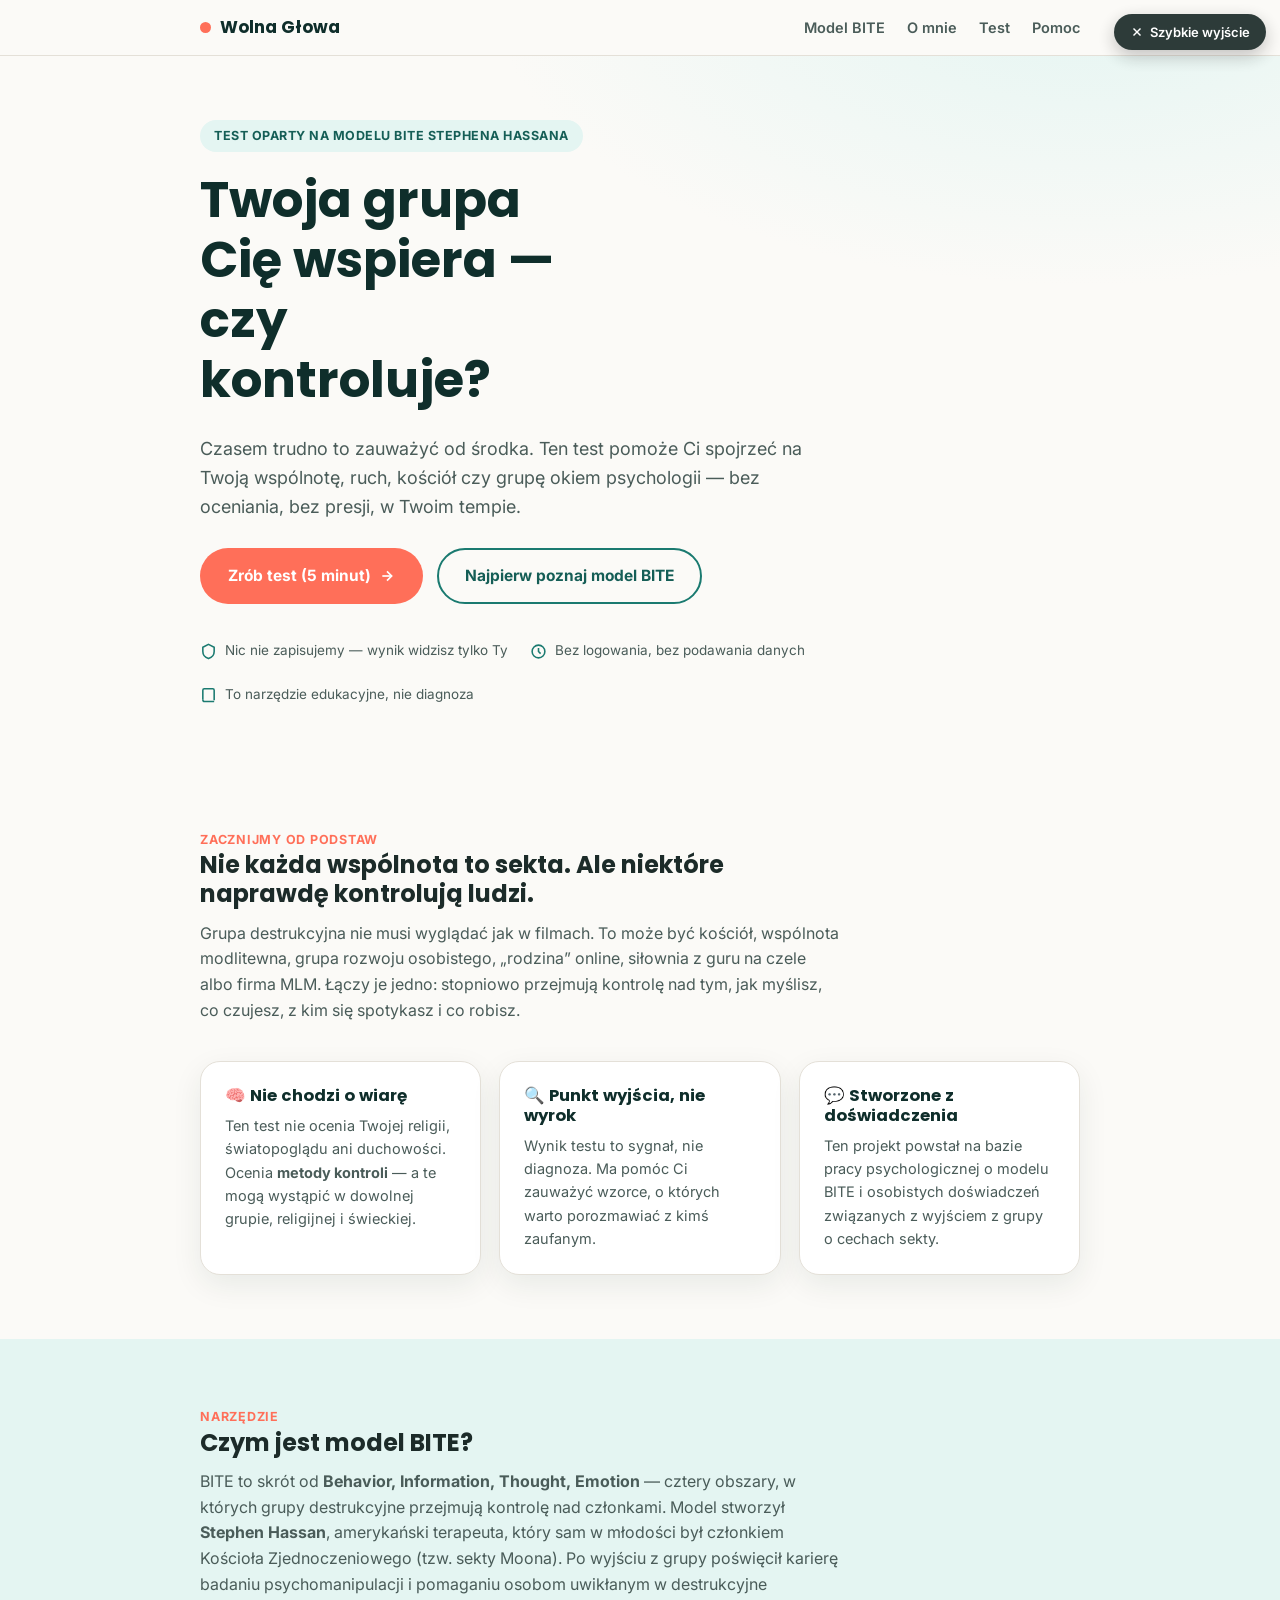
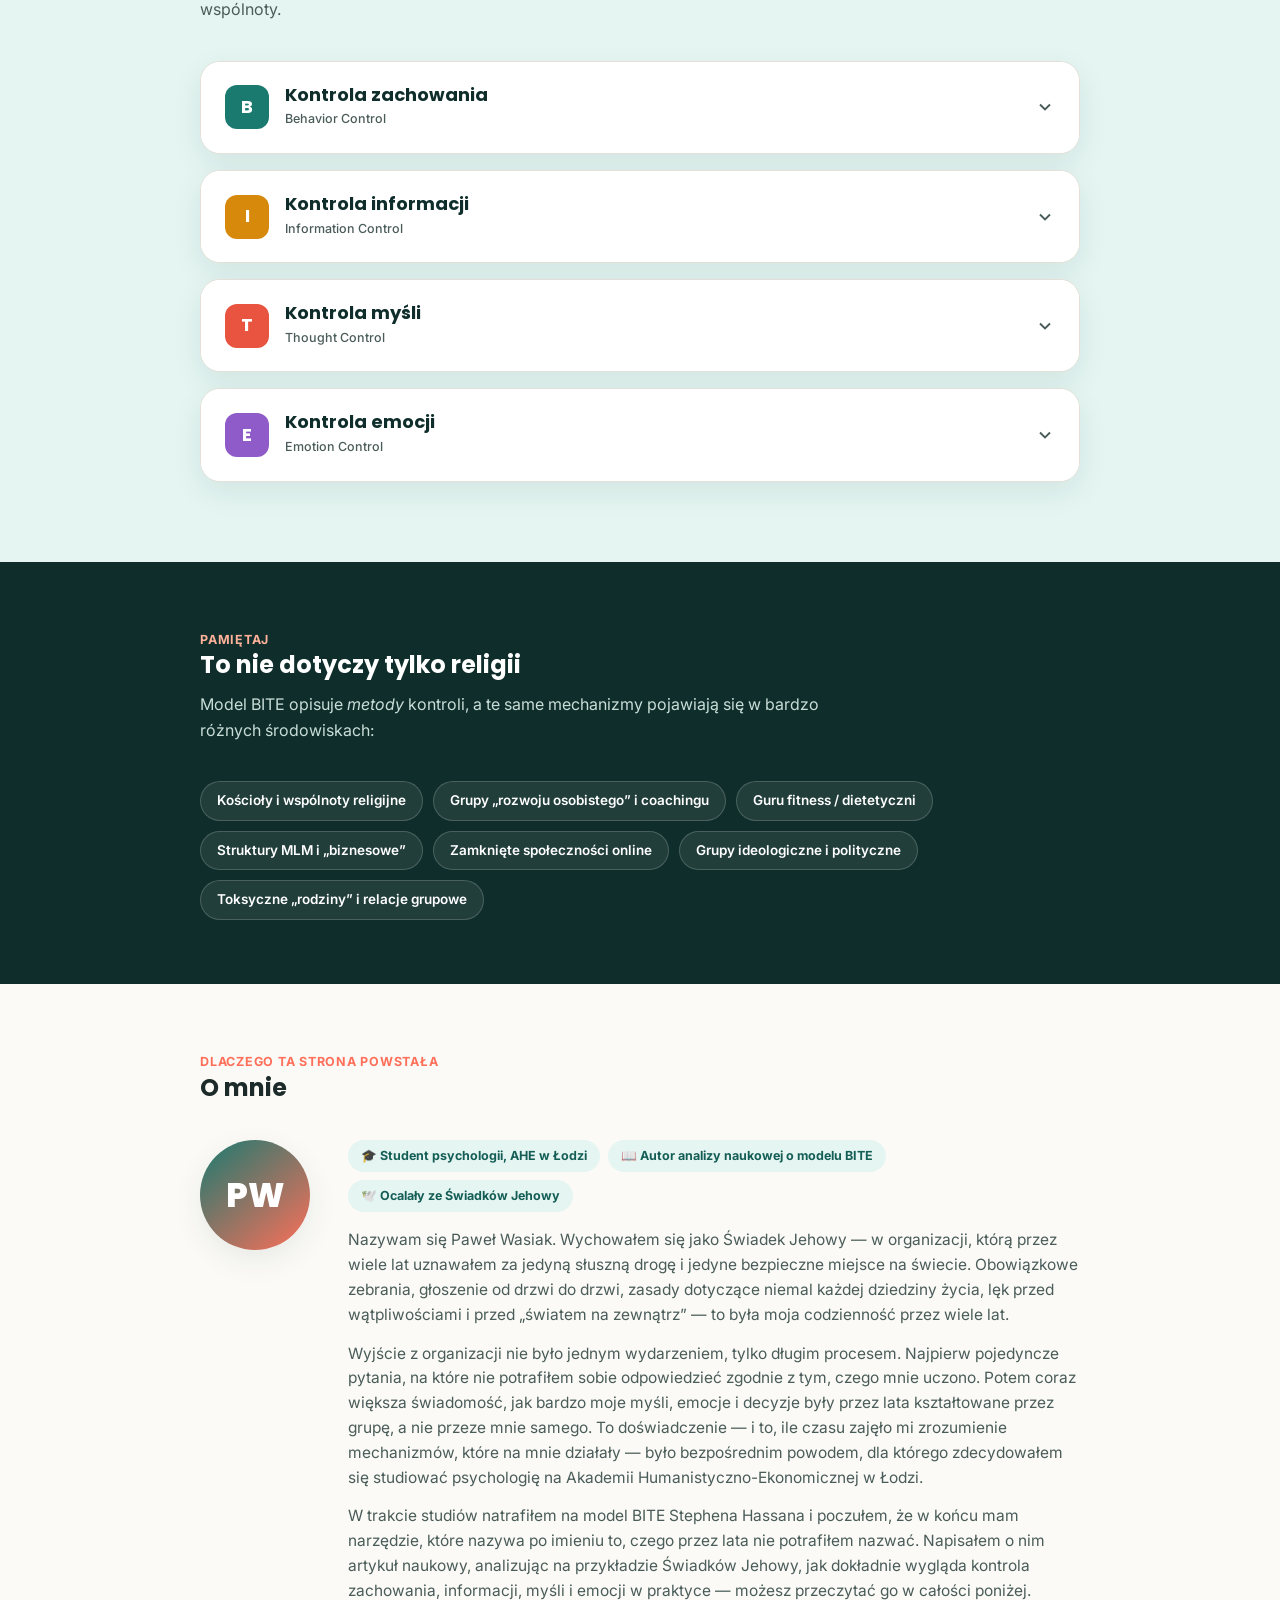
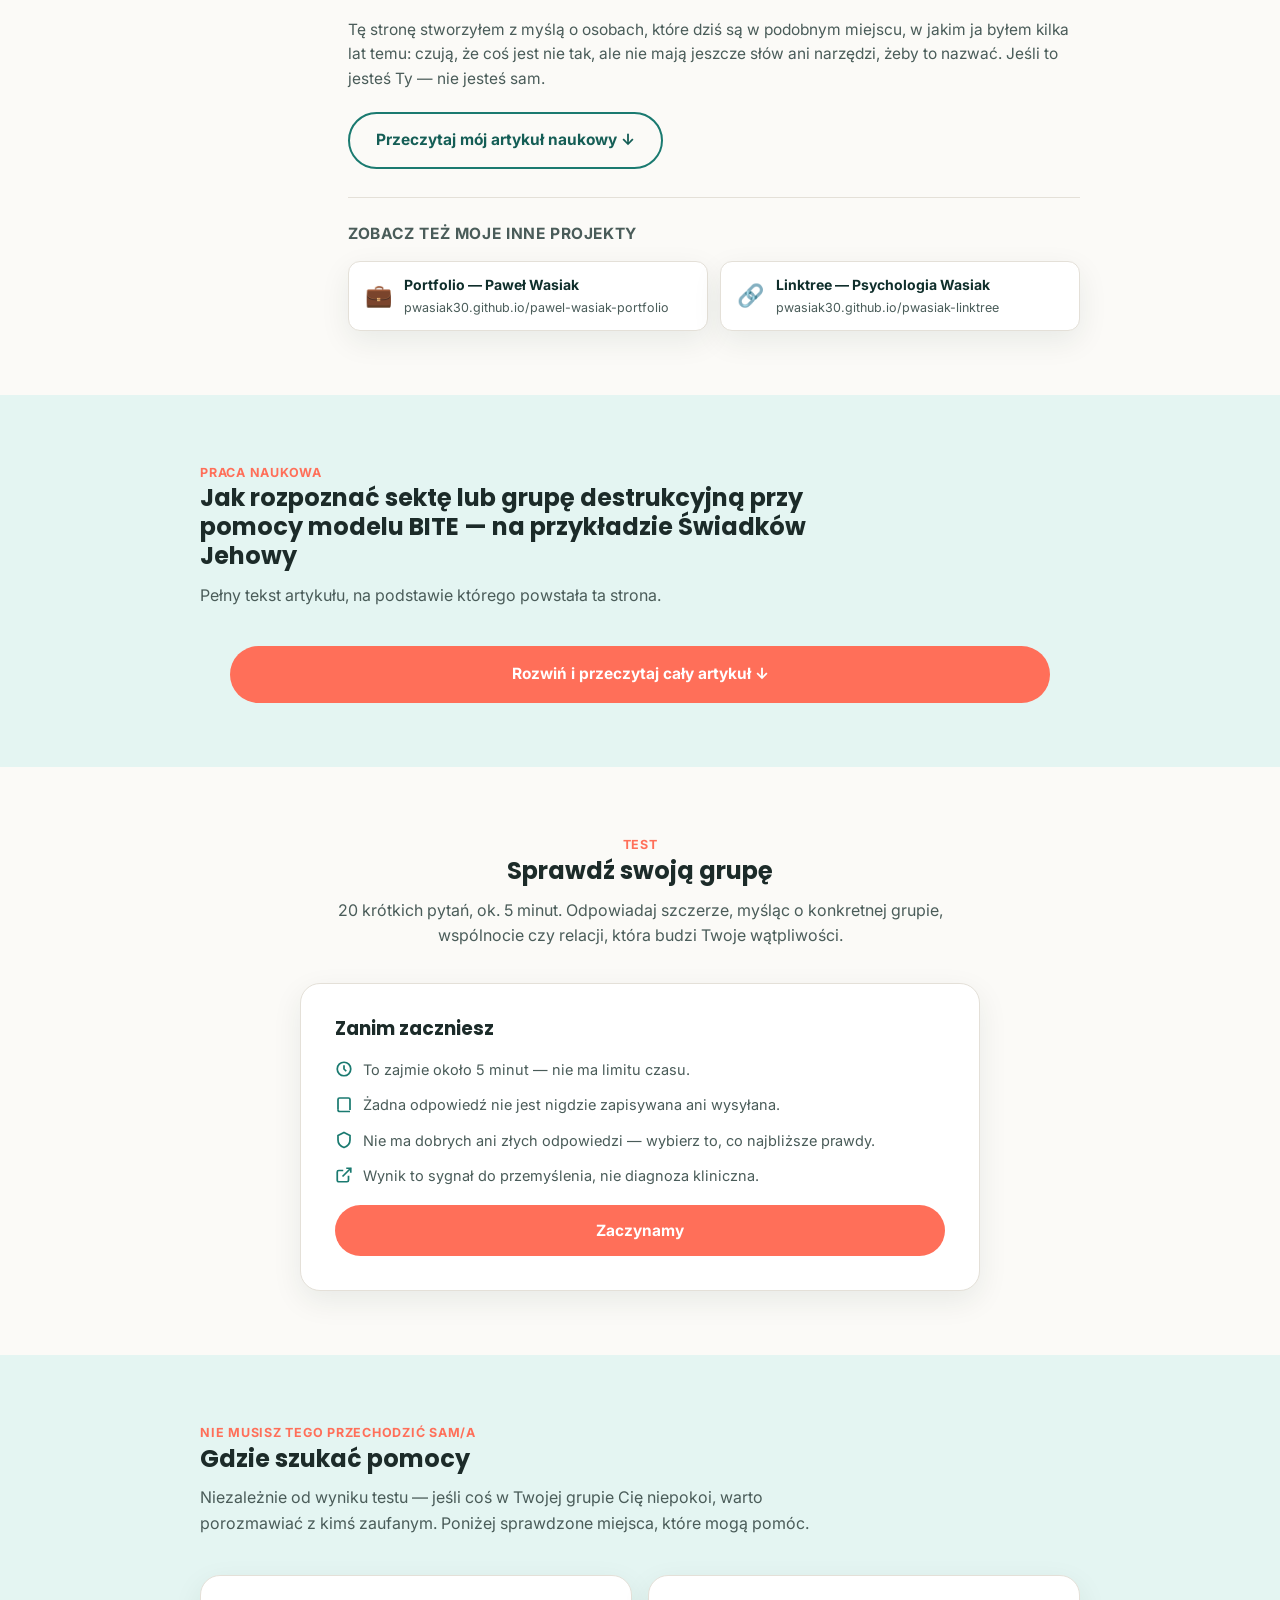
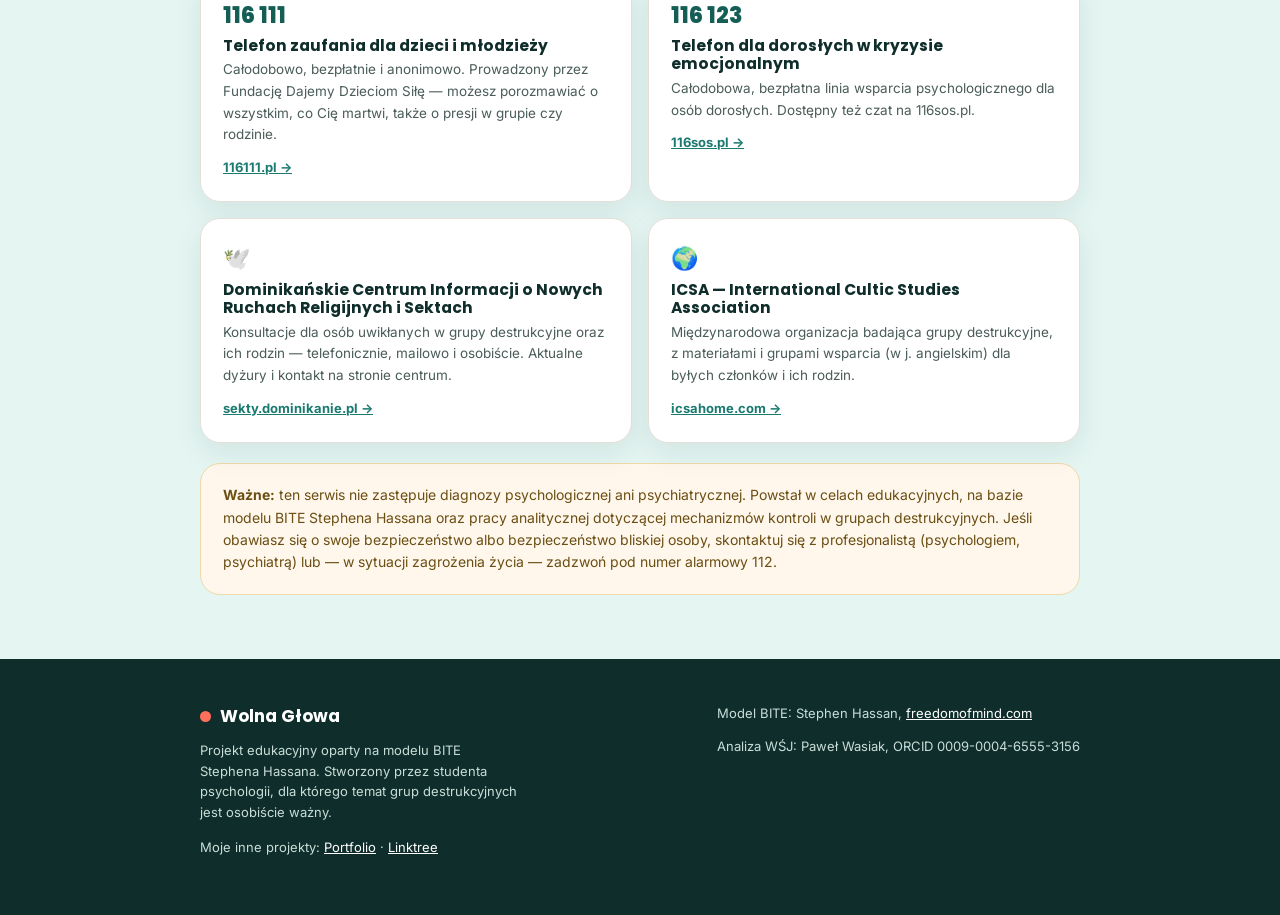
==== commit 91fbfaa4: "Add files via upload" ====
--- a/index.html
+++ b/index.html
@@ -542,18 +542,18 @@
         <div class="related-links">
           <p class="related-links-label">Zobacz też moje inne projekty</p>
           <div class="related-links-row">
-            <a href="https://icd11-dsm5-search.netlify.app/" target="_blank" rel="noopener" class="related-link-card">
-              <span class="related-link-icon">🔎</span>
+            <a href="https://pwasiak30.github.io/pawel-wasiak-portfolio/" target="_blank" rel="noopener" class="related-link-card">
+              <span class="related-link-icon">💼</span>
               <span>
-                <span class="related-link-title">Wyszukiwarka ICD-11 / DSM-5</span>
-                <span class="related-link-sub">icd11-dsm5-search.netlify.app</span>
+                <span class="related-link-title">Portfolio — Paweł Wasiak</span>
+                <span class="related-link-sub">pwasiak30.github.io/pawel-wasiak-portfolio</span>
               </span>
             </a>
-            <a href="https://www.youtube.com/@psychologia_wasiak" target="_blank" rel="noopener" class="related-link-card">
-              <span class="related-link-icon">▶️</span>
+            <a href="https://pwasiak30.github.io/pwasiak-linktree/" target="_blank" rel="noopener" class="related-link-card">
+              <span class="related-link-icon">🔗</span>
               <span>
-                <span class="related-link-title">Kanał YouTube — Psychologia Wasiak</span>
-                <span class="related-link-sub">youtube.com/@psychologia_wasiak</span>
+                <span class="related-link-title">Linktree — Psychologia Wasiak</span>
+                <span class="related-link-sub">pwasiak30.github.io/pwasiak-linktree</span>
               </span>
             </a>
           </div>
@@ -788,7 +788,7 @@
     <div>
       <div class="brand" style="color:#fff;"><span class="brand-dot"></span> Wolna Głowa</div>
       <p class="small" style="color:#c9ddd8; max-width:40ch; margin-top:10px;">Projekt edukacyjny oparty na modelu BITE Stephena Hassana. Stworzony przez studenta psychologii, dla którego temat grup destrukcyjnych jest osobiście ważny.</p>
-      <p class="small" style="color:#c9ddd8; margin-top:14px;">Moje inne projekty: <a href="https://icd11-dsm5-search.netlify.app/" target="_blank" rel="noopener">wyszukiwarka ICD-11/DSM-5</a> · <a href="https://www.youtube.com/@psychologia_wasiak" target="_blank" rel="noopener">YouTube</a></p>
+      <p class="small" style="color:#c9ddd8; margin-top:14px;">Moje inne projekty: <a href="https://pwasiak30.github.io/pawel-wasiak-portfolio/" target="_blank" rel="noopener">Portfolio</a> · <a href="https://pwasiak30.github.io/pwasiak-linktree/" target="_blank" rel="noopener">Linktree</a></p>
     </div>
     <div class="small">
       <p style="color:#c9ddd8;">Model BITE: Stephen Hassan, <a href="https://freedomofmind.com/" target="_blank" rel="noopener">freedomofmind.com</a></p>
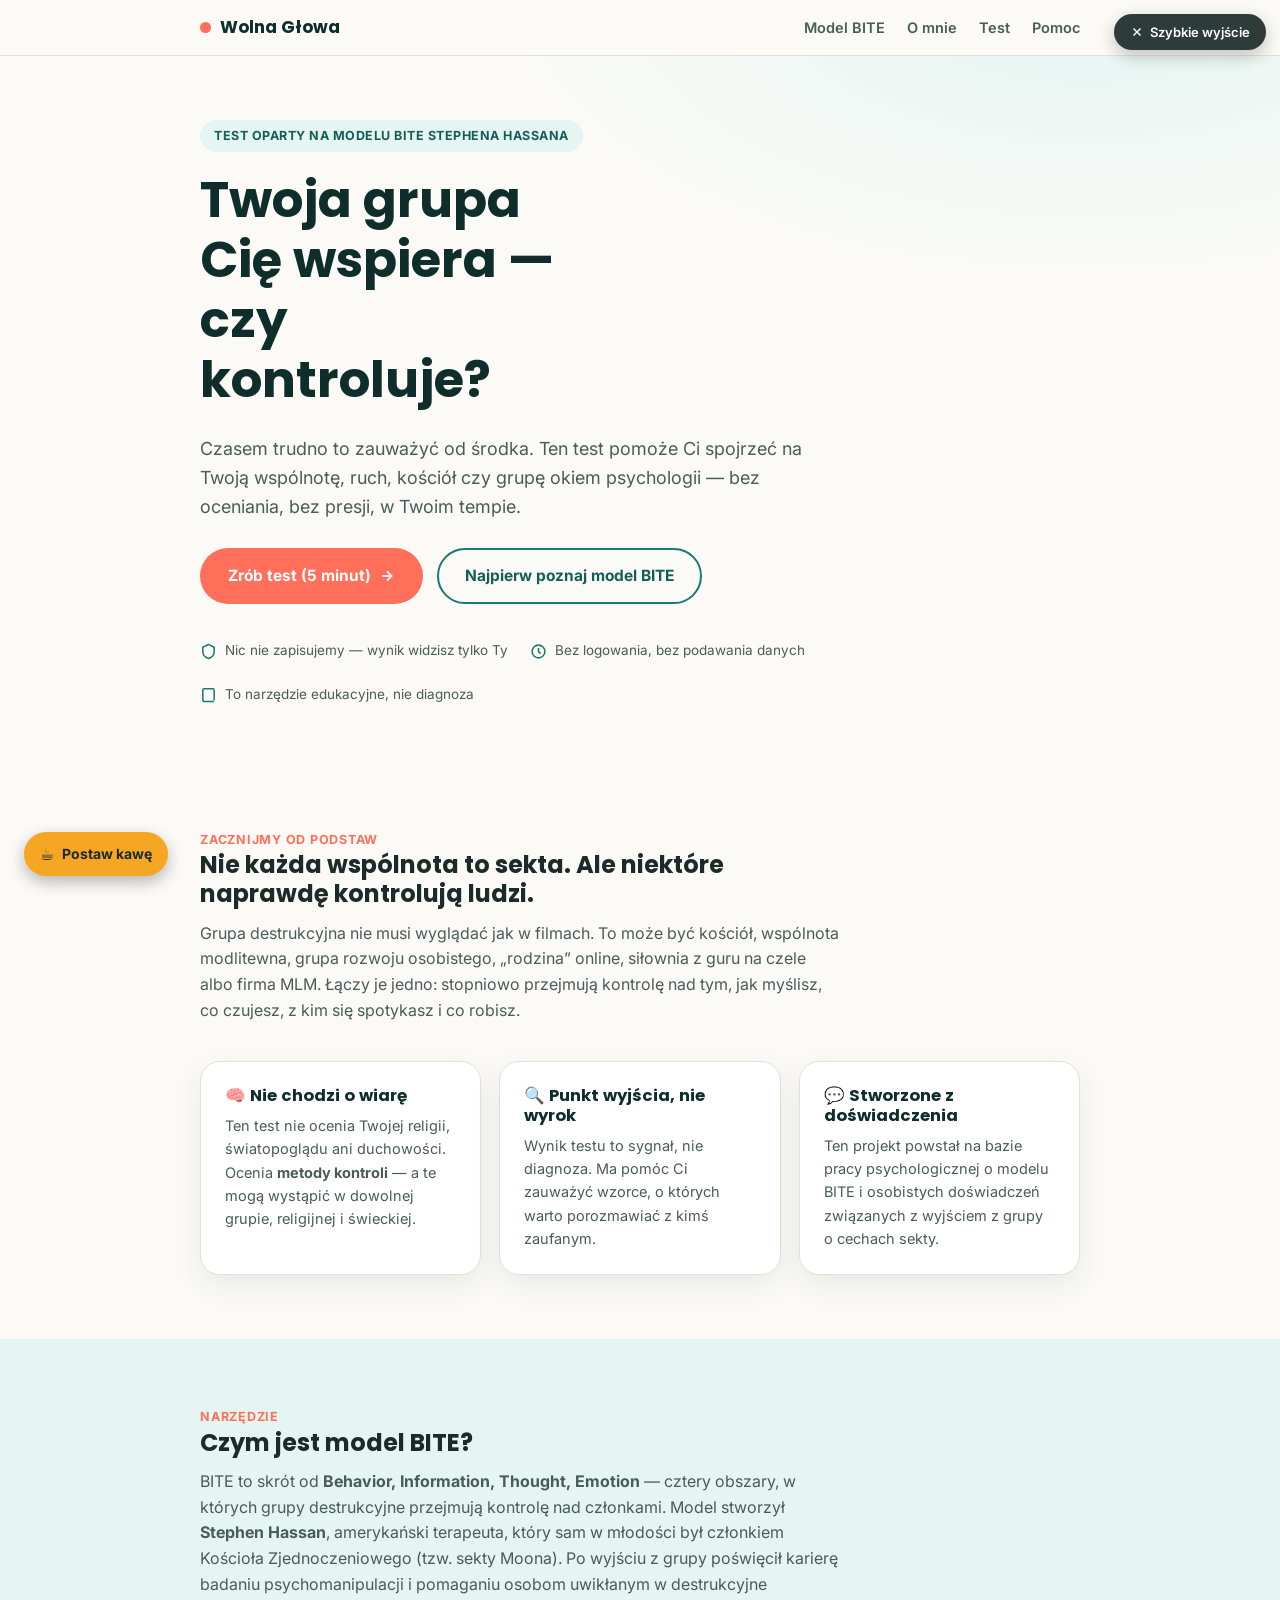
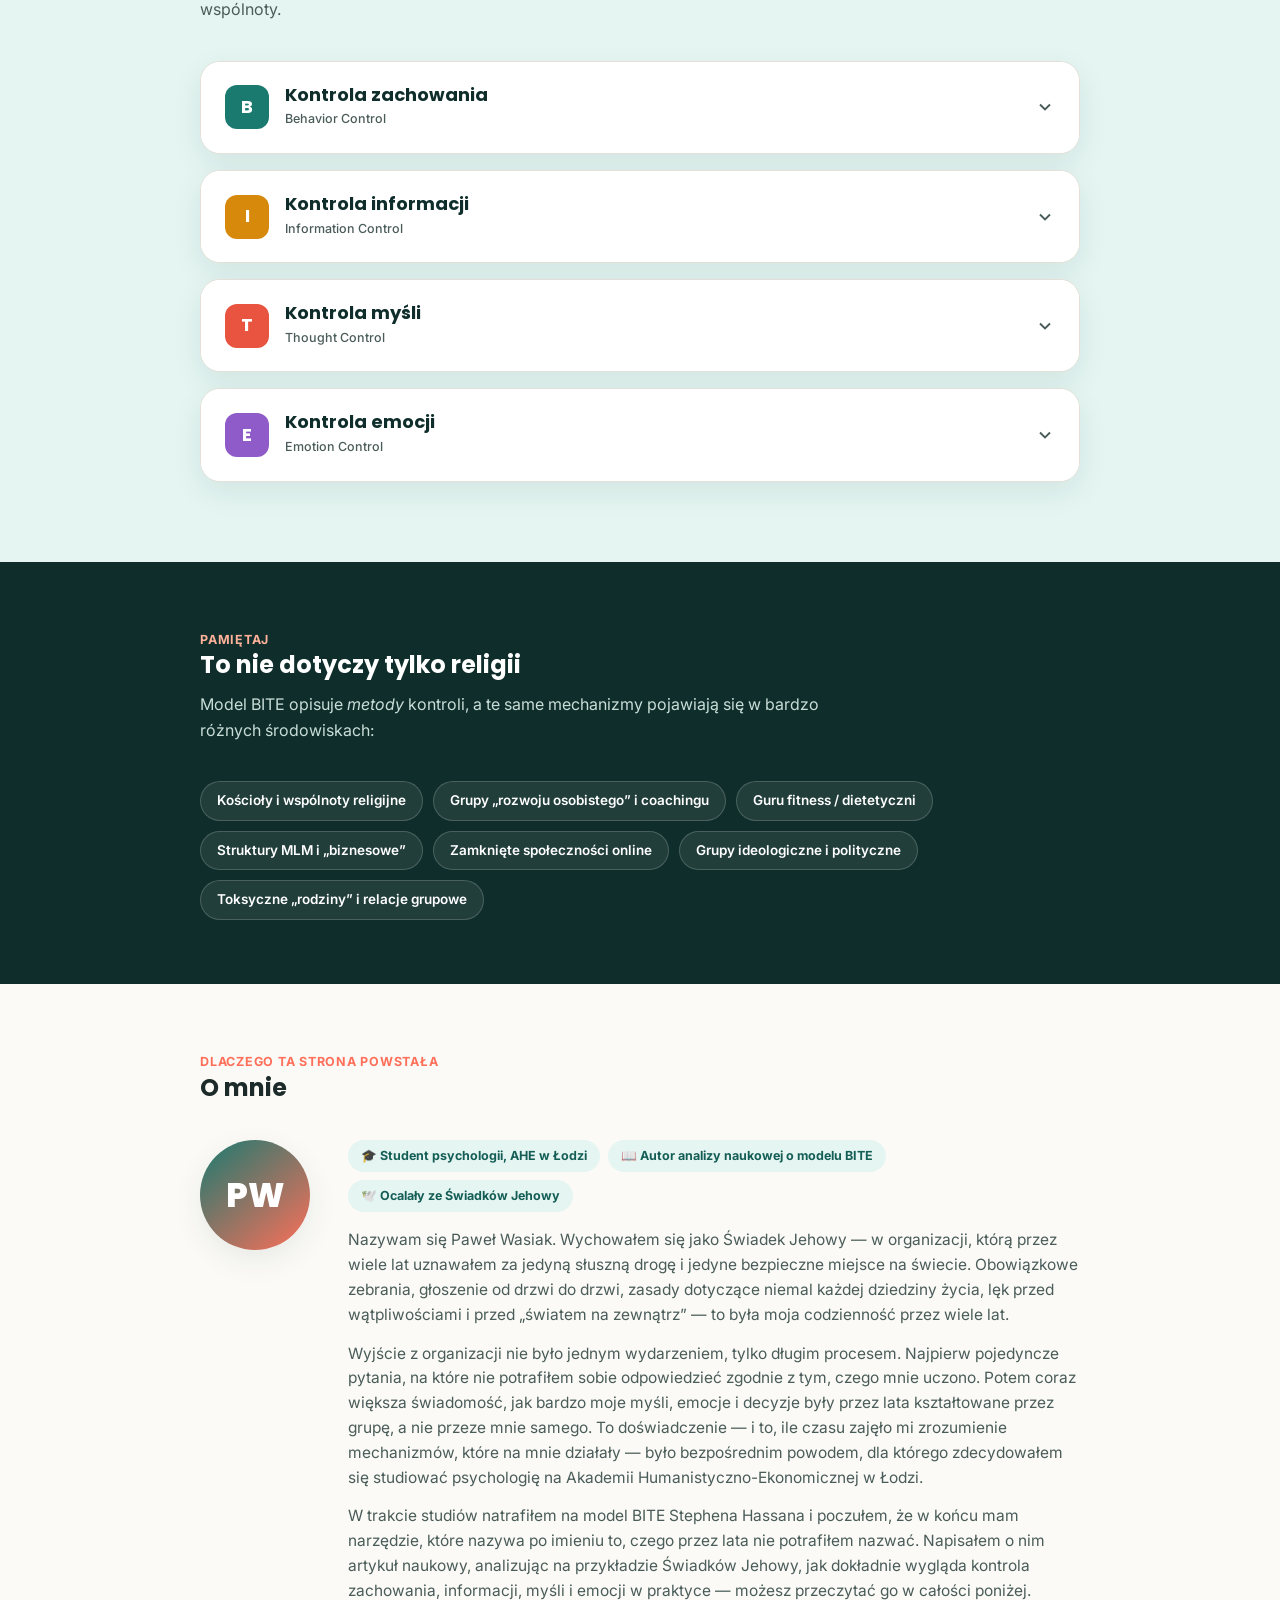
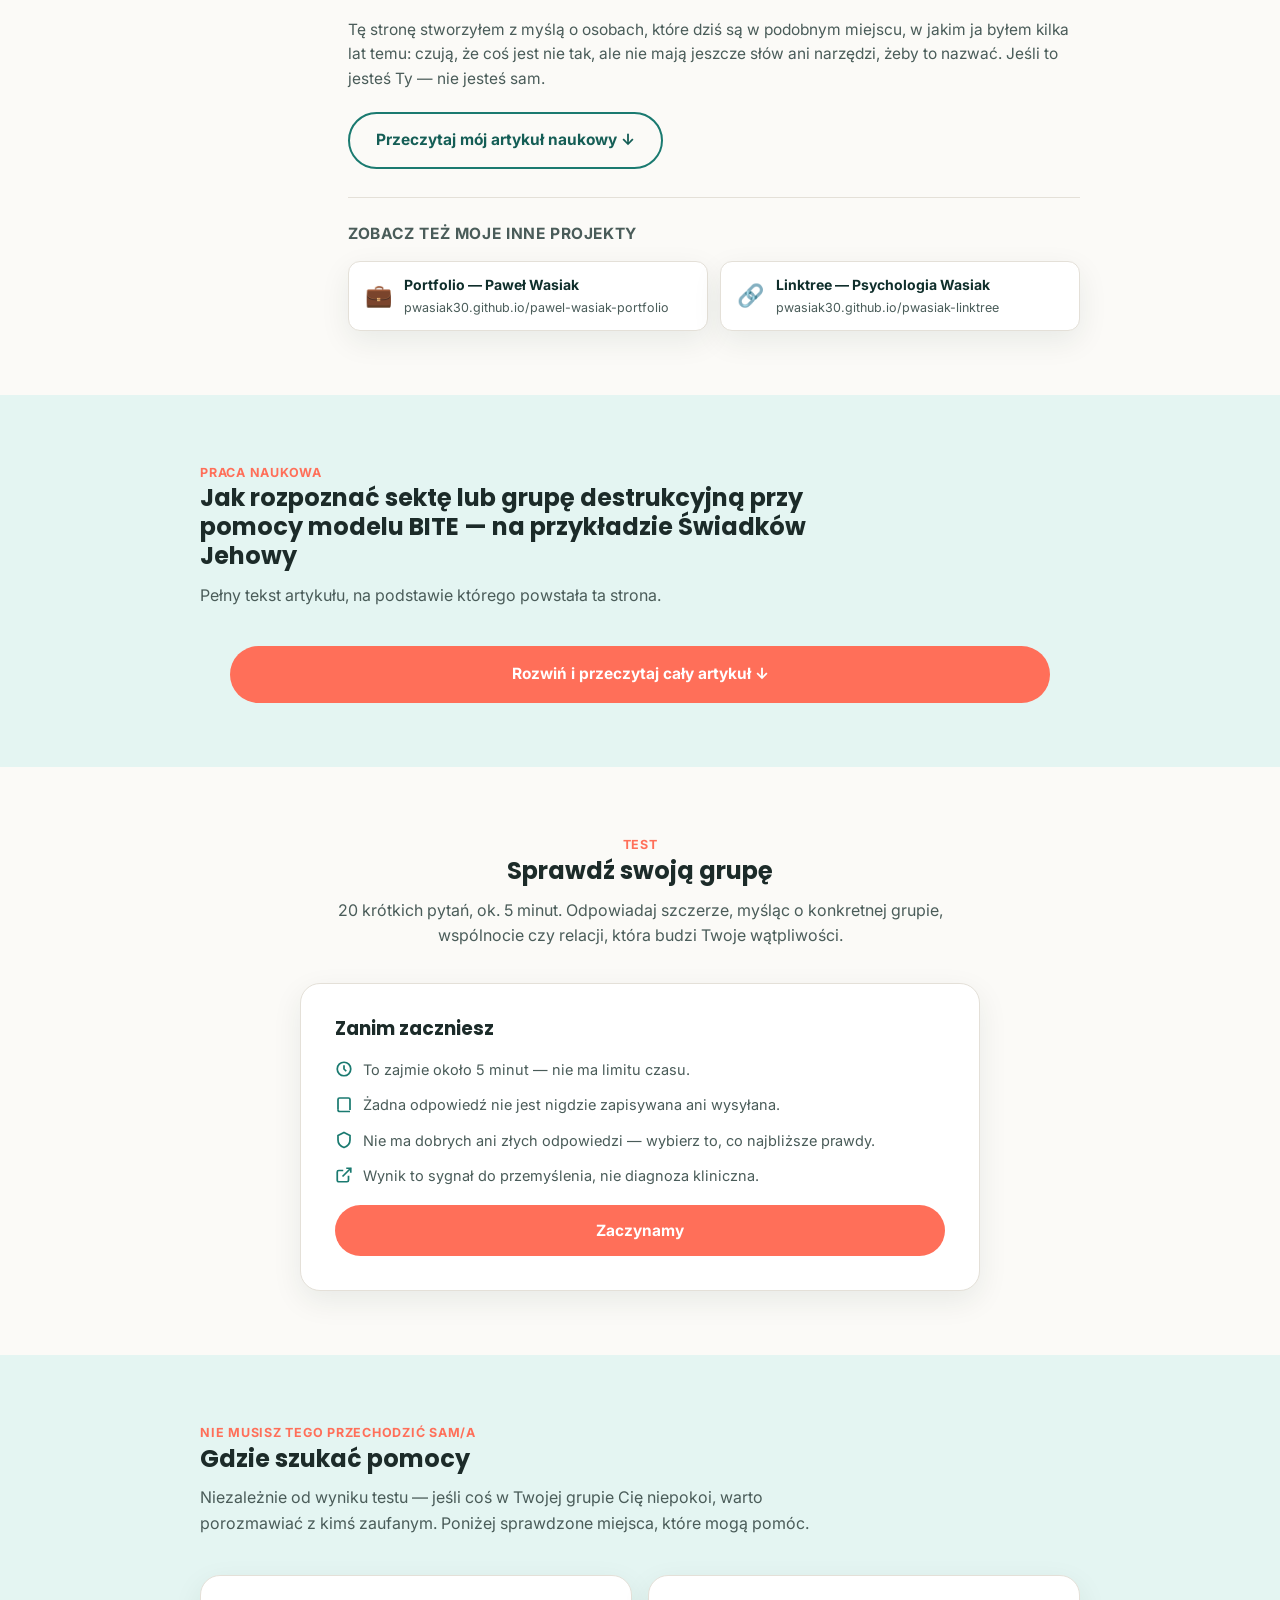
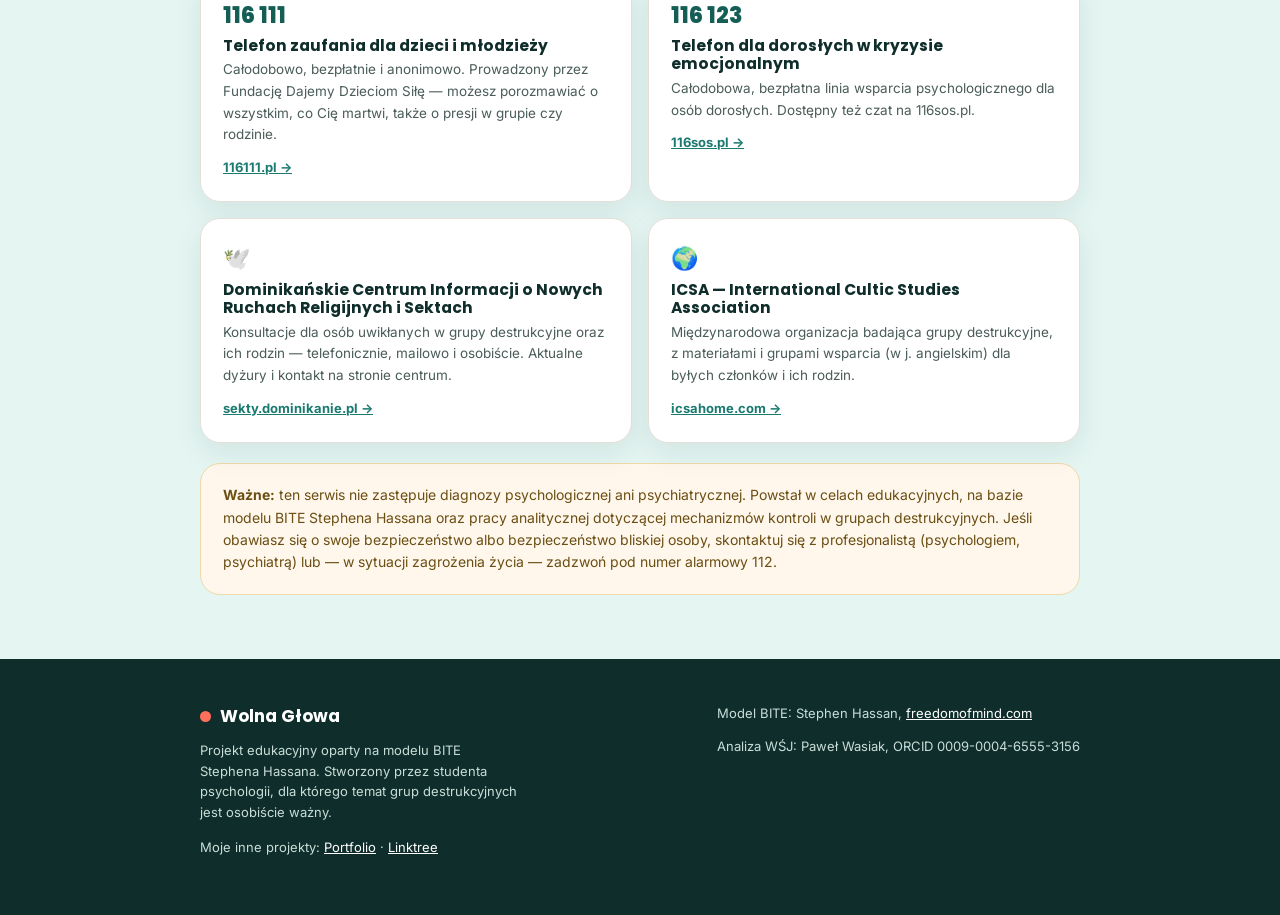
==== commit b5d6cb9b: "Add files via upload" ====
--- a/index.html
+++ b/index.html
@@ -301,9 +301,35 @@
   .hidden{display:none !important;}
   .center{text-align:center;}
   .small{font-size:13px; color:var(--ink-soft);}
+
+  /* Przycisk wsparcia (Suppi) — zawsze widoczny, po lewej, żeby nie kolidować z szybkim wyjściem */
+  .coffee-fab{
+    position:fixed; z-index:9999; left:16px; bottom:16px;
+    display:flex; align-items:center; gap:8px;
+    background:var(--amber); color:var(--ink);
+    text-decoration:none; font-family:'Inter',system-ui,sans-serif;
+    font-size:14px; font-weight:700; padding:11px 16px;
+    border-radius:999px; box-shadow:0 6px 16px rgba(0,0,0,0.28);
+    transition:transform 0.18s ease, box-shadow 0.18s ease;
+  }
+  .coffee-fab:hover, .coffee-fab:focus-visible{
+    transform:translateY(-2px); box-shadow:0 9px 20px rgba(0,0,0,0.34); background:var(--amber-dark); color:#fff;
+  }
+  .coffee-fab .coffee-icon{font-size:16px; line-height:1;}
+  @media (max-width:480px){
+    .coffee-fab{left:12px; bottom:12px; padding:10px 14px; font-size:13px;}
+  }
+  @media (min-width:900px){
+    .coffee-fab{left:24px; bottom:24px;}
+  }
 </style>
 </head>
 <body>
+
+<a class="coffee-fab" href="https://suppi.pl/pawelwasiak" target="_blank" rel="noopener" title="Postaw mi kawę na Suppi">
+  <span class="coffee-icon">☕</span>
+  <span class="coffee-label">Postaw kawę</span>
+</a>
 
 <button id="quick-exit" onclick="quickExit()" aria-label="Szybkie wyjście ze strony">
   <svg width="14" height="14" viewBox="0 0 24 24" fill="none" stroke="currentColor" stroke-width="2.5"><line x1="18" y1="6" x2="6" y2="18"/><line x1="6" y1="6" x2="18" y2="18"/></svg>
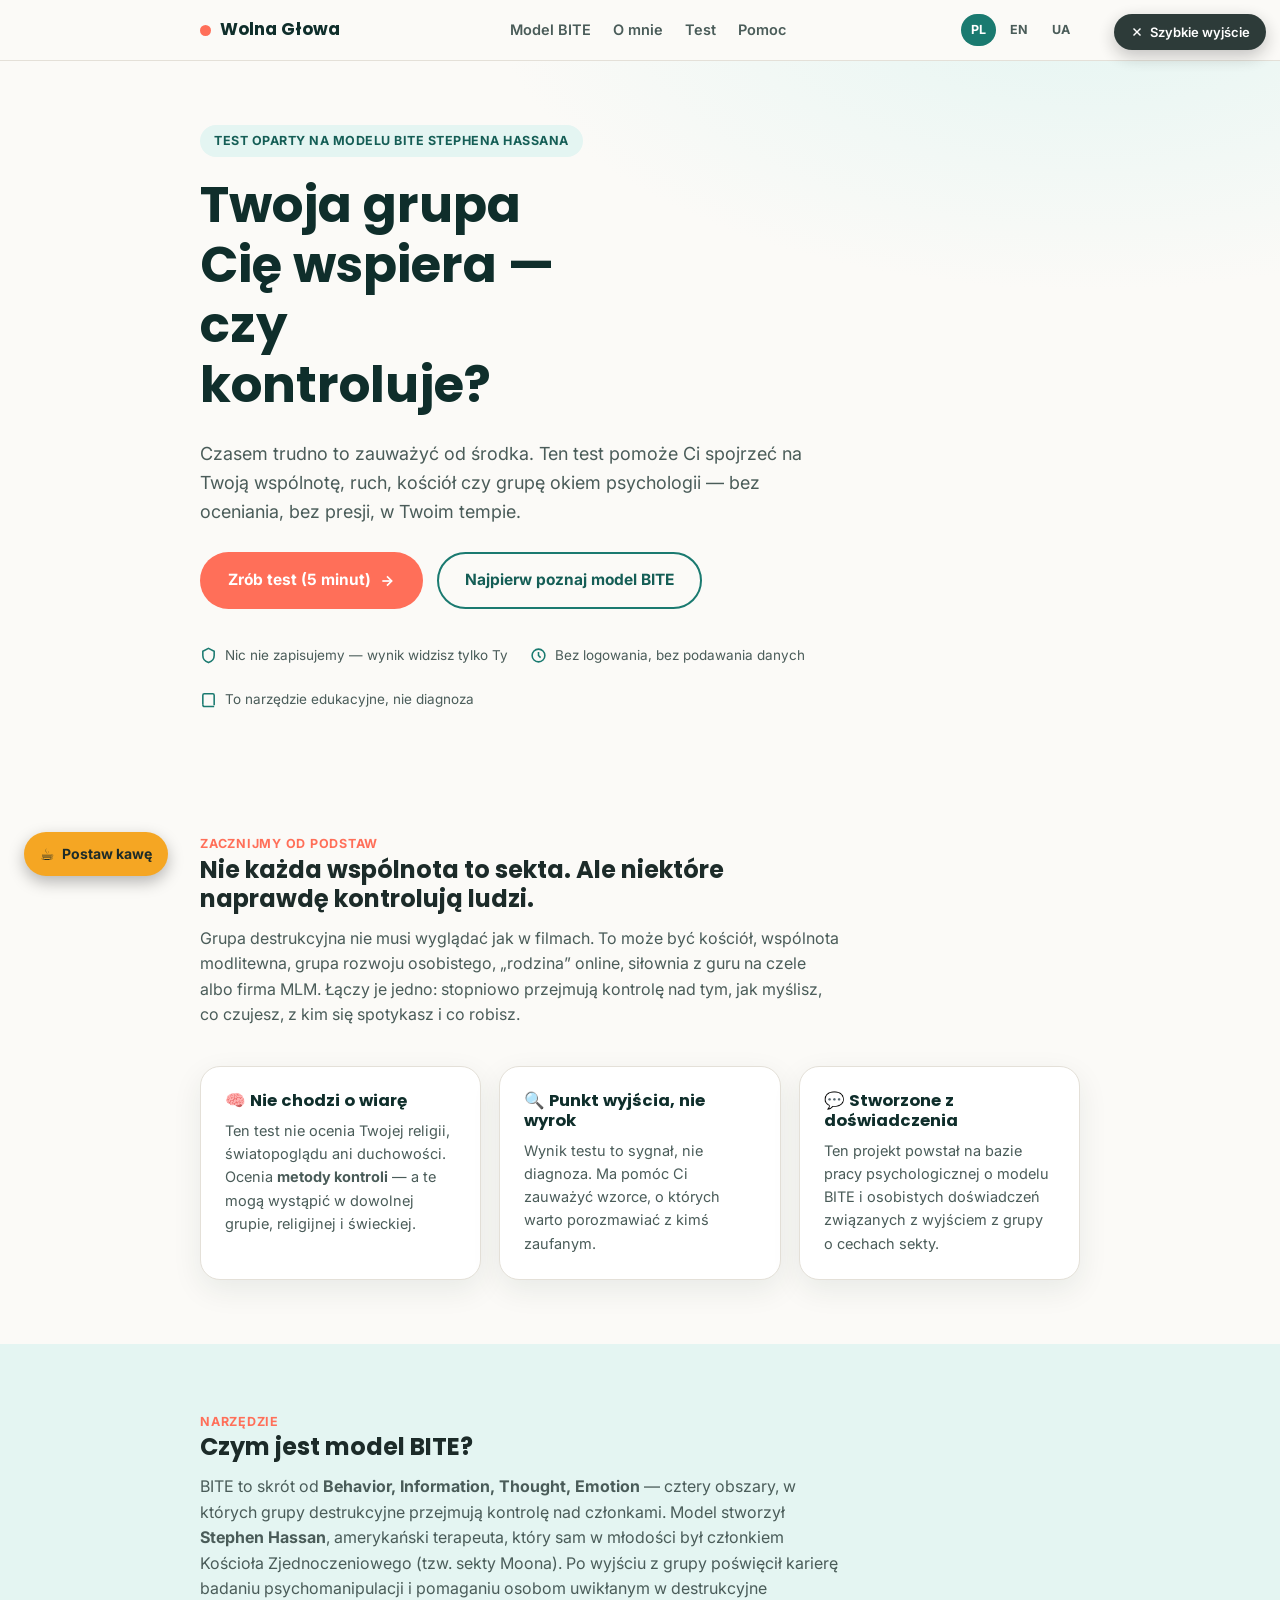
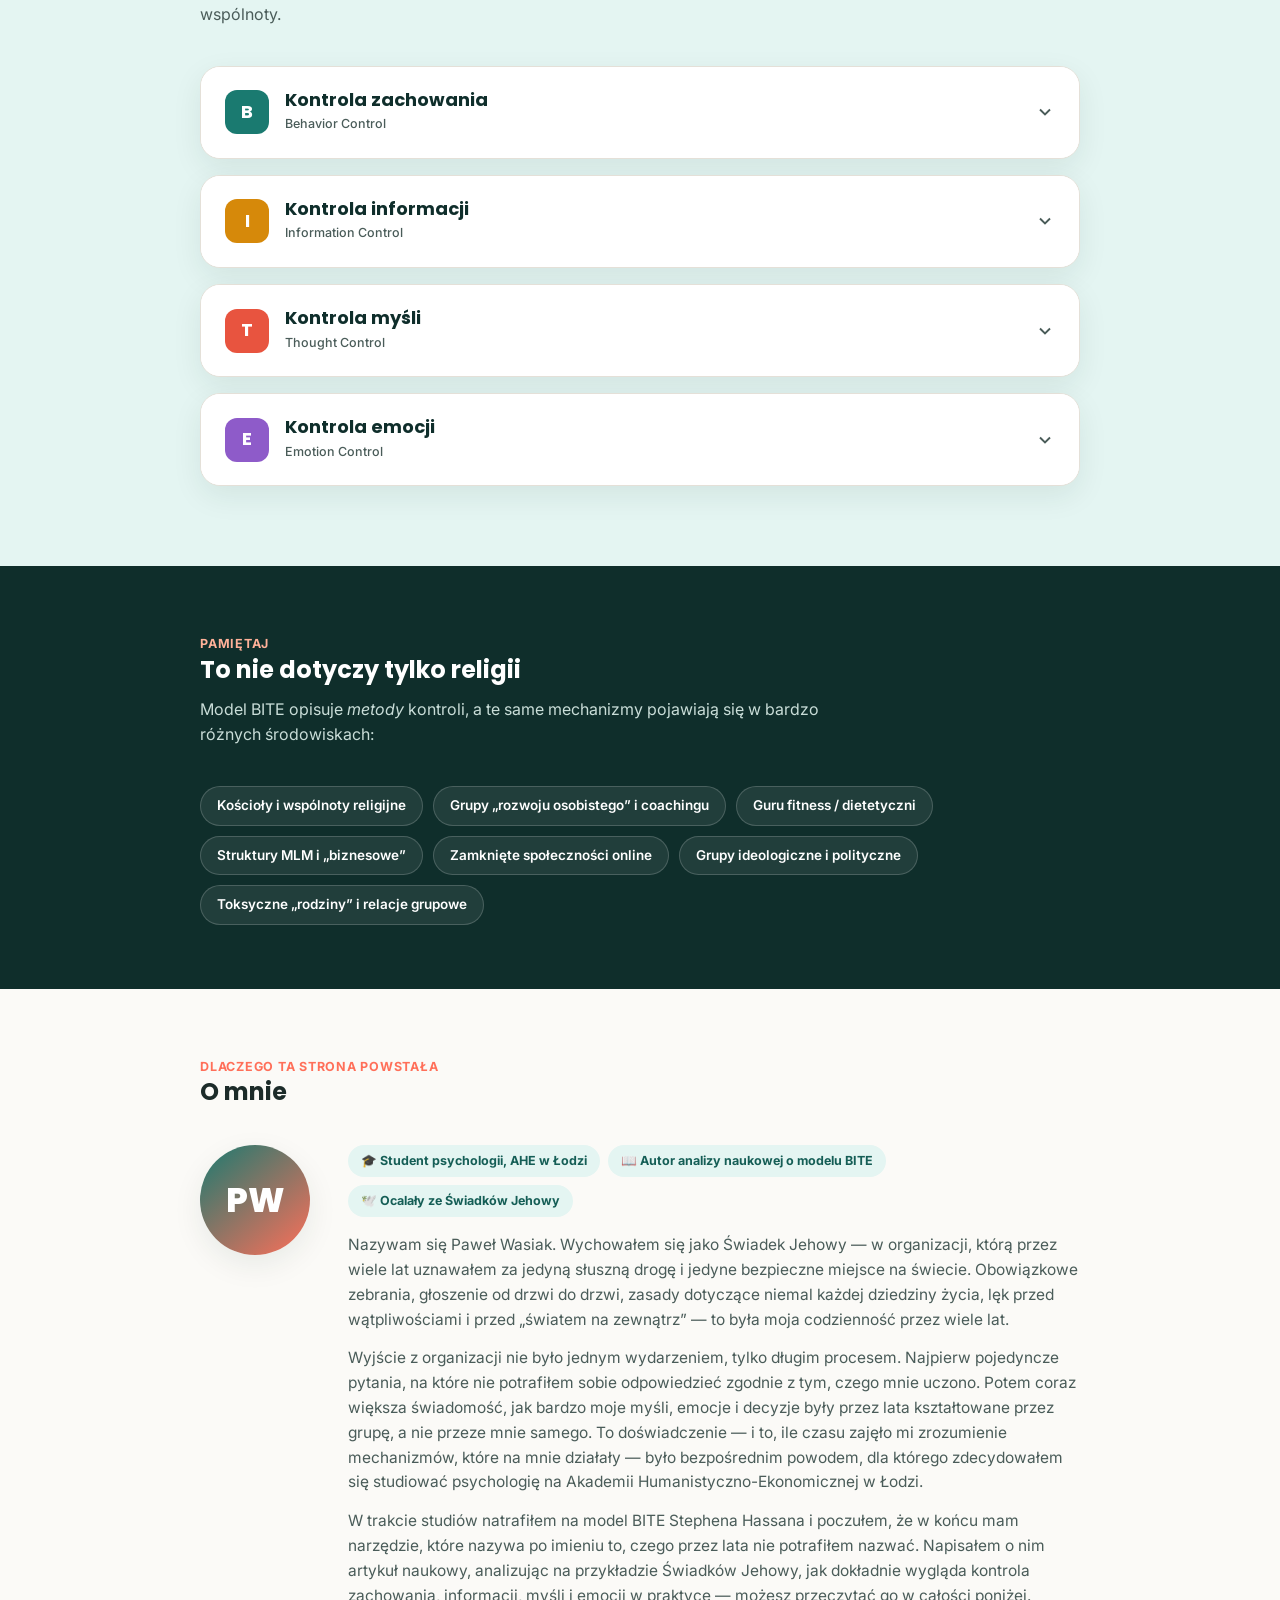
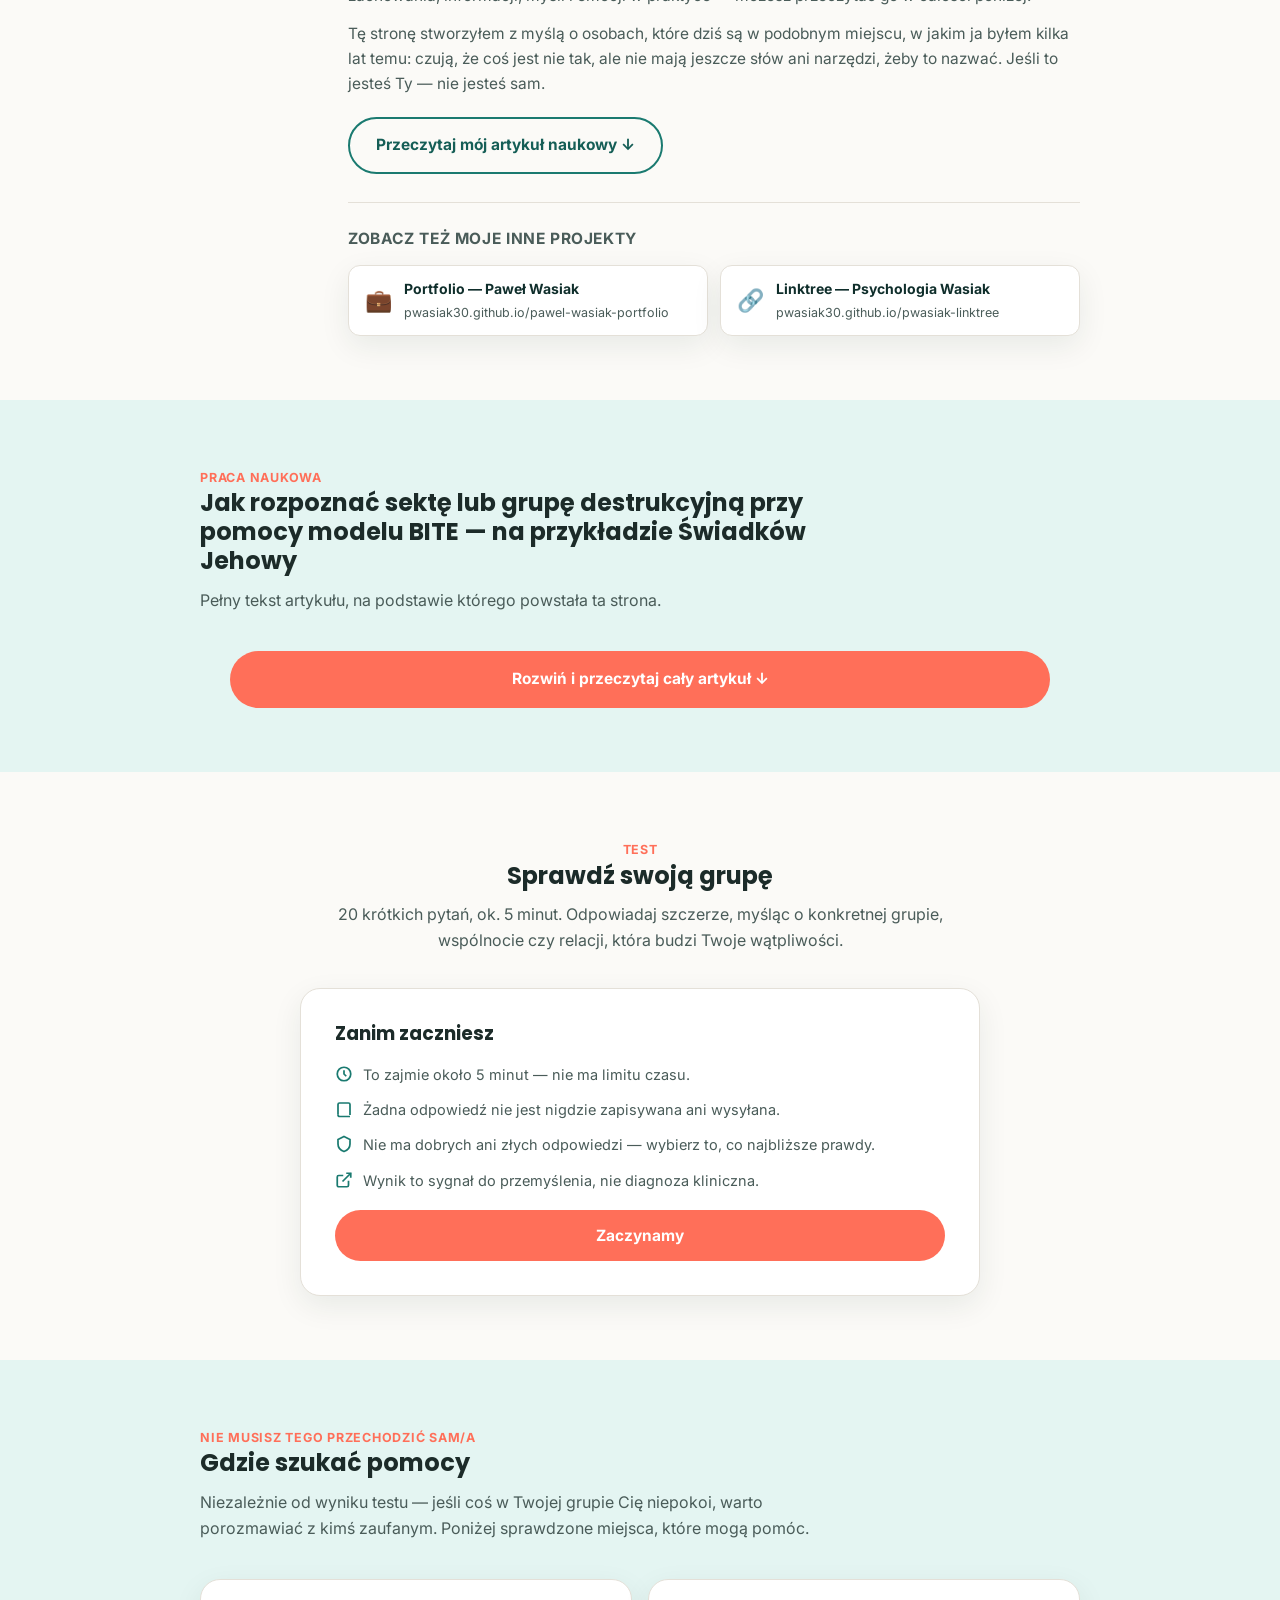
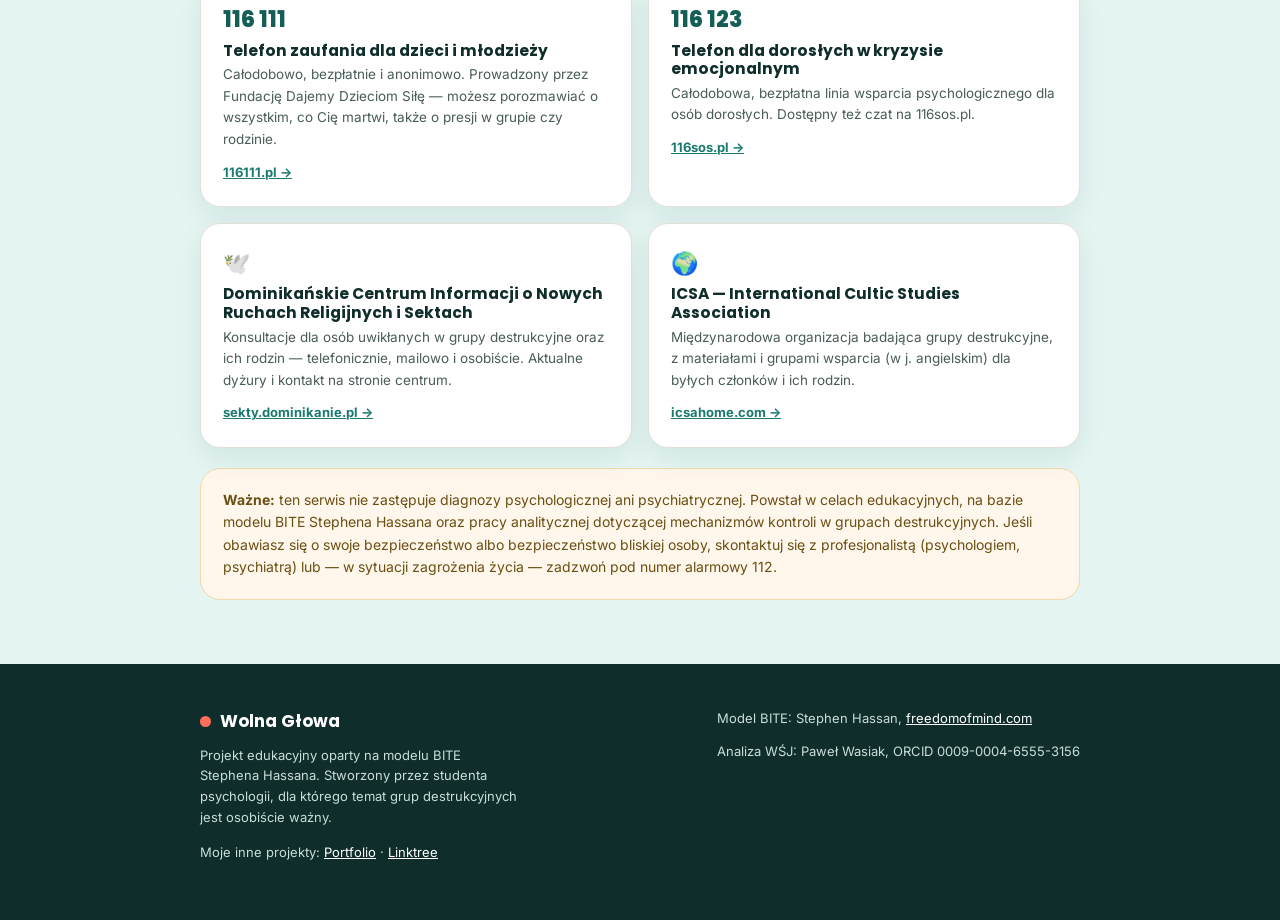
==== commit 5d4d8733: "Add files via upload" ====
--- a/index.html
+++ b/index.html
@@ -7,322 +7,10 @@
 <meta name="hz:slide-selector" content=".slide">
 <link rel="preconnect" href="https://fonts.googleapis.com">
 <link href="https://fonts.googleapis.com/css2?family=Poppins:wght@600;700;800&family=Inter:wght@400;500;600;700&display=swap" rel="stylesheet">
-<style>
-  :root{
-    --teal-900:#0f2e2b;
-    --teal-700:#155e56;
-    --teal-600:#1a7a70;
-    --teal-500:#20998c;
-    --teal-100:#e4f5f2;
-    --coral:#ff6f59;
-    --coral-dark:#e8543f;
-    --amber:#f5a623;
-    --amber-dark:#d6890a;
-    --red:#e34b4b;
-    --red-dark:#c53737;
-    --green:#3bab72;
-    --green-dark:#2c8a5a;
-    --ink:#1c2b29;
-    --ink-soft:#4a5c59;
-    --paper:#fbfaf7;
-    --card:#ffffff;
-    --line:#e4e0d8;
-    --shadow: 0 10px 30px rgba(15,46,43,0.08);
-    --radius: 20px;
-    --radius-sm: 12px;
-  }
-  *{box-sizing:border-box;}
-  html{scroll-behavior:smooth;}
-  body{
-    margin:0;
-    font-family:'Inter',system-ui,sans-serif;
-    color:var(--ink);
-    background:var(--paper);
-    line-height:1.6;
-  }
-  h1,h2,h3,h4{
-    font-family:'Poppins',system-ui,sans-serif;
-    line-height:1.2;
-    margin:0 0 .5em 0;
-  }
-  p{margin:0 0 1em 0;}
-  a{color:var(--teal-600);}
-  img{max-width:100%;}
-  .wrap{max-width:920px;margin:0 auto;padding:0 20px;}
-  .wrap-narrow{max-width:720px;margin:0 auto;padding:0 20px;}
-
-  /* Quick exit */
-  #quick-exit{
-    position:fixed; top:14px; right:14px; z-index:9999;
-    background:var(--ink); color:#fff; border:none;
-    padding:10px 16px; border-radius:999px; font-family:'Inter',sans-serif;
-    font-weight:600; font-size:13px; cursor:pointer; box-shadow:0 6px 18px rgba(0,0,0,0.25);
-    display:flex; align-items:center; gap:6px;
-    opacity:0.92;
-  }
-  #quick-exit:hover{opacity:1; background:#000;}
-  .exit-note{
-    position:fixed; top:56px; right:14px; z-index:9998; max-width:220px;
-    background:#fff; border:1px solid var(--line); border-radius:10px; padding:10px 12px;
-    font-size:11.5px; color:var(--ink-soft); box-shadow:var(--shadow); display:none;
-  }
-  #quick-exit:hover + .exit-note, .exit-note.show{display:block;}
-  @media (max-width:640px){
-    #quick-exit{top:auto; bottom:16px; right:14px;}
-    .exit-note{top:auto; bottom:60px; right:14px;}
-  }
-
-  /* Nav */
-  nav{
-    position:sticky; top:0; z-index:500; background:rgba(251,250,247,0.92);
-    backdrop-filter:blur(6px); border-bottom:1px solid var(--line);
-  }
-  nav .navwrap{
-    max-width:920px; margin:0 auto; padding:14px 20px; display:flex;
-    align-items:center; justify-content:space-between; gap:12px;
-  }
-  .brand{display:flex; align-items:center; gap:9px; font-family:'Poppins'; font-weight:700; color:var(--teal-900); font-size:17px; text-decoration:none;}
-  .brand-dot{width:11px; height:11px; border-radius:50%; background:var(--coral);}
-  nav ul{list-style:none; display:flex; gap:22px; margin:0; padding:0;}
-  nav a.navlink{color:var(--ink-soft); text-decoration:none; font-weight:600; font-size:14.5px;}
-  nav a.navlink:hover{color:var(--teal-700);}
-  #nav-toggle{display:none; background:none; border:1px solid var(--line); border-radius:8px; padding:8px 10px; cursor:pointer;}
-  @media (max-width:640px){
-    nav ul{
-      display:none; position:absolute; top:100%; left:0; right:0; flex-direction:column; gap:0;
-      background:#fff; border-bottom:1px solid var(--line); padding:8px 20px 14px;
-    }
-    nav ul.open{display:flex;}
-    nav ul li{border-top:1px solid var(--line);}
-    nav ul li:first-child{border-top:none;}
-    nav a.navlink{display:block; padding:13px 2px;}
-    #nav-toggle{display:block;}
-  }
-
-  /* Hero */
-  header.hero{
-    padding:64px 0 56px; background:
-      radial-gradient(1000px 500px at 85% -10%, var(--teal-100), transparent 60%);
-  }
-  .eyebrow{
-    display:inline-block; background:var(--teal-100); color:var(--teal-700);
-    font-weight:700; font-size:12.5px; letter-spacing:.04em; text-transform:uppercase;
-    padding:6px 14px; border-radius:999px; margin-bottom:18px;
-  }
-  h1.title{font-size:clamp(32px,5vw,50px); color:var(--teal-900); max-width:12ch;}
-  .lede{font-size:18px; color:var(--ink-soft); max-width:56ch;}
-  .cta-row{display:flex; gap:14px; flex-wrap:wrap; margin-top:26px;}
-  .btn{
-    display:inline-flex; align-items:center; gap:8px; font-weight:700; font-size:15.5px;
-    padding:14px 26px; border-radius:999px; text-decoration:none; cursor:pointer; border:2px solid transparent;
-    font-family:'Inter'; transition:transform .15s ease;
-  }
-  .btn:active{transform:scale(.97);}
-  .btn-primary{background:var(--coral); color:#fff;}
-  .btn-primary:hover{background:var(--coral-dark);}
-  .btn-ghost{background:transparent; color:var(--teal-700); border-color:var(--teal-600);}
-  .btn-ghost:hover{background:var(--teal-100);}
-  .btn-wide{width:100%; justify-content:center;}
-  .btn[disabled]{opacity:.4; cursor:not-allowed;}
-
-  .trust-row{display:flex; gap:22px; flex-wrap:wrap; margin-top:36px; font-size:13.5px; color:var(--ink-soft);}
-  .trust-item{display:flex; align-items:center; gap:8px;}
-  .trust-item svg{flex:none;}
-
-  section{padding:64px 0;}
-  section.alt{background:var(--teal-900); color:#fff;}
-  section.alt h2, section.alt h3{color:#fff;}
-  section.alt .sub{color:#c9ddd8;}
-  .section-head{max-width:640px; margin-bottom:38px;}
-  .kicker{color:var(--coral); font-weight:700; font-size:12.5px; text-transform:uppercase; letter-spacing:.06em;}
-  .sub{color:var(--ink-soft); font-size:16px;}
-
-  /* Intro cards */
-  .grid2{display:grid; grid-template-columns:repeat(2,1fr); gap:18px;}
-  .grid3{display:grid; grid-template-columns:repeat(3,1fr); gap:18px;}
-  @media (max-width:720px){ .grid2,.grid3{grid-template-columns:1fr;} }
-  .info-card{background:var(--card); border:1px solid var(--line); border-radius:var(--radius); padding:24px; box-shadow:var(--shadow);}
-  .info-card h4{font-size:16.5px; color:var(--teal-900);}
-  .info-card p{color:var(--ink-soft); font-size:14.5px; margin:0;}
-
-  /* BITE categories */
-  .bite-cat{
-    background:var(--card); border:1px solid var(--line); border-radius:var(--radius);
-    margin-bottom:16px; overflow:hidden; box-shadow:var(--shadow);
-  }
-  .bite-head{
-    display:flex; align-items:center; gap:16px; padding:22px 24px; cursor:pointer; user-select:none;
-    background:#fff;
-  }
-  .bite-num{
-    flex:none; width:44px; height:44px; border-radius:12px; display:flex; align-items:center; justify-content:center;
-    font-family:'Poppins'; font-weight:700; font-size:18px; color:#fff;
-  }
-  .bite-head h3{margin:0; font-size:18px; color:var(--teal-900);}
-  .bite-head .tag{font-size:12.5px; color:var(--ink-soft); font-weight:500;}
-  .bite-chevron{margin-left:auto; transition:transform .2s ease; color:var(--ink-soft); flex:none;}
-  .bite-cat.open .bite-chevron{transform:rotate(180deg);}
-  .bite-body{max-height:0; overflow:hidden; transition:max-height .3s ease;}
-  .bite-body-inner{padding:0 24px 24px 24px; color:var(--ink-soft); font-size:15px;}
-  .bite-body-inner ul{margin:10px 0; padding-left:20px;}
-  .bite-body-inner li{margin-bottom:6px;}
-  .example-toggle{
-    margin-top:14px; display:inline-flex; align-items:center; gap:7px; background:var(--teal-100);
-    color:var(--teal-700); border:none; padding:9px 15px; border-radius:999px; font-weight:600; font-size:13px; cursor:pointer;
-  }
-  .example-box{
-    display:none; margin-top:14px; background:#faf6ee; border-left:4px solid var(--amber); border-radius:8px;
-    padding:16px 18px; font-size:14px; color:var(--ink);
-  }
-  .example-box.show{display:block;}
-  .example-box blockquote{
-    margin:8px 0; padding-left:12px; border-left:3px solid var(--line); font-style:italic; color:var(--ink-soft); font-size:13.5px;
-  }
-  .c-behavior{background:var(--teal-600);}
-  .c-info{background:var(--amber-dark);}
-  .c-thought{background:var(--coral-dark);}
-  .c-emotion{background:#8e5bc9;}
-
-  /* Other groups strip */
-  .chips{display:flex; flex-wrap:wrap; gap:10px; margin-top:18px;}
-  .chip{background:rgba(255,255,255,0.08); border:1px solid rgba(255,255,255,0.18); color:#fff; padding:8px 16px; border-radius:999px; font-size:13.5px; font-weight:600;}
-
-  /* Quiz */
-  .quiz-card{
-    background:var(--card); border:1px solid var(--line); border-radius:var(--radius);
-    box-shadow:var(--shadow); padding:34px; max-width:680px; margin:0 auto;
-  }
-  .quiz-intro-list{margin:18px 0; padding-left:0; list-style:none;}
-  .quiz-intro-list li{display:flex; gap:10px; align-items:flex-start; margin-bottom:12px; font-size:14.5px; color:var(--ink-soft);}
-  .quiz-intro-list li svg{flex:none; margin-top:2px; color:var(--teal-600);}
-  .progress-wrap{margin-bottom:22px;}
-  .progress-label{display:flex; justify-content:space-between; font-size:12.5px; color:var(--ink-soft); font-weight:600; margin-bottom:8px;}
-  .progress-bar{height:8px; background:var(--teal-100); border-radius:999px; overflow:hidden;}
-  .progress-fill{height:100%; background:linear-gradient(90deg,var(--teal-500),var(--coral)); width:0%; transition:width .3s ease; border-radius:999px;}
-  .q-cat{display:inline-block; font-size:11.5px; font-weight:700; text-transform:uppercase; letter-spacing:.04em; padding:5px 11px; border-radius:999px; margin-bottom:14px; color:#fff;}
-  .q-text{font-size:20px; font-family:'Poppins'; font-weight:600; color:var(--teal-900); margin-bottom:22px;}
-  .answers{display:flex; flex-direction:column; gap:10px;}
-  .answer-btn{
-    text-align:left; background:#fff; border:2px solid var(--line); border-radius:var(--radius-sm);
-    padding:14px 18px; font-size:15px; font-weight:600; color:var(--ink); cursor:pointer; font-family:'Inter';
-  }
-  .answer-btn:hover{border-color:var(--teal-500); background:var(--teal-100);}
-  .answer-btn.selected{border-color:var(--teal-600); background:var(--teal-100); color:var(--teal-900);}
-  .quiz-nav{display:flex; justify-content:space-between; margin-top:26px; gap:12px;}
-  .quiz-nav .btn-ghost{border-color:var(--line); color:var(--ink-soft);}
-
-  /* Results */
-  .result-badge{
-    display:inline-flex; align-items:center; gap:10px; padding:10px 20px; border-radius:999px;
-    font-weight:700; font-size:14px; margin-bottom:18px;
-  }
-  .bar-row{margin-bottom:16px;}
-  .bar-row .lbl{display:flex; justify-content:space-between; font-size:13.5px; font-weight:600; color:var(--ink-soft); margin-bottom:6px;}
-  .bar-track{height:12px; background:var(--teal-100); border-radius:999px; overflow:hidden;}
-  .bar-fill{height:100%; border-radius:999px; width:0%; transition:width .8s ease;}
-
-  .help-grid{display:grid; grid-template-columns:repeat(2,1fr); gap:16px; margin-top:10px;}
-  @media (max-width:720px){.help-grid{grid-template-columns:1fr;}}
-  .help-card{background:#fff; border:1px solid var(--line); border-radius:var(--radius); padding:22px; box-shadow:var(--shadow);}
-  .help-card .num{font-family:'Poppins'; font-weight:800; font-size:22px; color:var(--teal-700); display:block; margin-bottom:4px;}
-  .help-card h4{font-size:15.5px; margin-bottom:4px; color:var(--teal-900);}
-  .help-card p{font-size:13.5px; color:var(--ink-soft); margin-bottom:8px;}
-  .help-card a.link{font-size:13px; font-weight:700;}
-
-  .disclaimer-box{
-    background:#fff7ec; border:1px solid #f0d9ab; border-radius:var(--radius); padding:20px 22px; font-size:14px; color:#6b4e12; margin-top:20px;
-  }
-
-  /* Author / About */
-  .author-wrap{display:grid; grid-template-columns:120px 1fr; gap:28px; align-items:start;}
-  @media (max-width:640px){ .author-wrap{grid-template-columns:1fr;} }
-  .author-avatar{
-    width:110px; height:110px; border-radius:50%; background:linear-gradient(140deg,var(--teal-600),var(--coral));
-    display:flex; align-items:center; justify-content:center; color:#fff; font-family:'Poppins'; font-weight:800; font-size:34px;
-    box-shadow:var(--shadow);
-  }
-  .author-badges{display:flex; flex-wrap:wrap; gap:8px; margin-bottom:16px;}
-  .author-badge{
-    display:inline-flex; align-items:center; gap:6px; background:var(--teal-100); color:var(--teal-700);
-    font-size:12.5px; font-weight:700; padding:6px 13px; border-radius:999px;
-  }
-  .author-story p{color:var(--ink-soft); font-size:15.5px; margin-bottom:14px;}
-  .author-story p:last-child{margin-bottom:0;}
-
-  .related-links{margin-top:28px; padding-top:24px; border-top:1px solid var(--line);}
-  .related-links-label{font-size:12.5px; font-weight:700; text-transform:uppercase; letter-spacing:.04em; color:var(--ink-soft); margin-bottom:12px;}
-  .related-links-row{display:flex; flex-wrap:wrap; gap:12px;}
-  .related-link-card{
-    display:flex; align-items:center; gap:12px; background:#fff; border:1px solid var(--line); border-radius:var(--radius-sm);
-    padding:12px 16px; text-decoration:none; flex:1 1 260px; box-shadow:var(--shadow);
-  }
-  .related-link-card:hover{border-color:var(--teal-500); background:var(--teal-100);}
-  .related-link-icon{font-size:22px; flex:none;}
-  .related-link-title{display:block; font-weight:700; font-size:14px; color:var(--teal-900);}
-  .related-link-sub{display:block; font-size:12.5px; color:var(--ink-soft); margin-top:2px;}
-
-  /* Article */
-  .article-box{
-    background:var(--card); border:1px solid var(--line); border-radius:var(--radius);
-    box-shadow:var(--shadow); padding:36px; max-width:820px; margin:0 auto;
-  }
-  @media (max-width:640px){ .article-box{padding:24px 20px;} }
-  .article-meta{
-    display:flex; flex-wrap:wrap; gap:8px 18px; font-size:13px; color:var(--ink-soft);
-    border-bottom:1px solid var(--line); padding-bottom:18px; margin-bottom:26px;
-  }
-  .article-title{font-size:24px; color:var(--teal-900); margin-bottom:6px;}
-  .article-subtitle{font-size:14.5px; color:var(--ink-soft); font-style:italic; margin-bottom:18px;}
-  .article-box h3{font-size:19px; color:var(--teal-900); margin-top:34px; margin-bottom:12px; border-left:4px solid var(--coral); padding-left:12px;}
-  .article-box h4{font-size:16px; color:var(--teal-700); margin-top:22px; margin-bottom:8px;}
-  .article-box p{font-size:15px; color:var(--ink); margin-bottom:14px;}
-  .article-box ul{padding-left:22px; margin-bottom:14px;}
-  .article-box li{margin-bottom:8px; font-size:15px; color:var(--ink);}
-  .article-box blockquote{
-    margin:14px 0; padding:12px 16px; border-left:3px solid var(--amber); background:#faf6ee;
-    font-style:italic; color:var(--ink-soft); font-size:14.5px; border-radius:0 8px 8px 0;
-  }
-  .abstract-box{
-    background:var(--teal-100); border-radius:var(--radius-sm); padding:20px 22px; margin-bottom:8px;
-  }
-  .abstract-box h4{margin-top:0; color:var(--teal-700); font-size:13px; text-transform:uppercase; letter-spacing:.04em;}
-  .abstract-box p{font-size:14.5px; color:var(--teal-900); margin-bottom:10px;}
-  .keywords{font-size:13px; color:var(--teal-700);}
-  details.article-toggle{max-width:820px; margin:0 auto;}
-  details.article-toggle > summary{
-    list-style:none; cursor:pointer; display:flex; align-items:center; justify-content:center; gap:10px;
-  }
-  details.article-toggle > summary::-webkit-details-marker{display:none;}
-
-  footer{padding:44px 0; background:var(--teal-900); color:#c9ddd8; font-size:13.5px;}
-  footer a{color:#fff;}
-  footer .foot-wrap{display:flex; justify-content:space-between; flex-wrap:wrap; gap:16px;}
-
-  .hidden{display:none !important;}
-  .center{text-align:center;}
-  .small{font-size:13px; color:var(--ink-soft);}
-
-  /* Przycisk wsparcia (Suppi) — zawsze widoczny, po lewej, żeby nie kolidować z szybkim wyjściem */
-  .coffee-fab{
-    position:fixed; z-index:9999; left:16px; bottom:16px;
-    display:flex; align-items:center; gap:8px;
-    background:var(--amber); color:var(--ink);
-    text-decoration:none; font-family:'Inter',system-ui,sans-serif;
-    font-size:14px; font-weight:700; padding:11px 16px;
-    border-radius:999px; box-shadow:0 6px 16px rgba(0,0,0,0.28);
-    transition:transform 0.18s ease, box-shadow 0.18s ease;
-  }
-  .coffee-fab:hover, .coffee-fab:focus-visible{
-    transform:translateY(-2px); box-shadow:0 9px 20px rgba(0,0,0,0.34); background:var(--amber-dark); color:#fff;
-  }
-  .coffee-fab .coffee-icon{font-size:16px; line-height:1;}
-  @media (max-width:480px){
-    .coffee-fab{left:12px; bottom:12px; padding:10px 14px; font-size:13px;}
-  }
-  @media (min-width:900px){
-    .coffee-fab{left:24px; bottom:24px;}
-  }
-</style>
+<link rel="alternate" hreflang="pl" href="index.html">
+<link rel="alternate" hreflang="en" href="en.html">
+<link rel="alternate" hreflang="uk" href="uk.html">
+<link rel="stylesheet" href="styles.css">
 </head>
 <body>
 
@@ -346,6 +34,7 @@
       <li><a class="navlink" href="#test">Test</a></li>
       <li><a class="navlink" href="#pomoc">Pomoc</a></li>
     </ul>
+    <span class="lang-switch" aria-label="Wybór języka"><a href="index.html" class="active" lang="pl">PL</a><a href="en.html" lang="en">EN</a><a href="uk.html" lang="uk">UA</a></span>
     <button id="nav-toggle" aria-label="Otwórz menu" onclick="toggleNav()">
       <svg width="18" height="18" viewBox="0 0 24 24" fill="none" stroke="currentColor" stroke-width="2.3"><line x1="3" y1="6" x2="21" y2="6"/><line x1="3" y1="12" x2="21" y2="12"/><line x1="3" y1="18" x2="21" y2="18"/></svg>
     </button>
--- a/styles.css
+++ b/styles.css
@@ -0,0 +1,326 @@
+  :root{
+    --teal-900:#0f2e2b;
+    --teal-700:#155e56;
+    --teal-600:#1a7a70;
+    --teal-500:#20998c;
+    --teal-100:#e4f5f2;
+    --coral:#ff6f59;
+    --coral-dark:#e8543f;
+    --amber:#f5a623;
+    --amber-dark:#d6890a;
+    --red:#e34b4b;
+    --red-dark:#c53737;
+    --green:#3bab72;
+    --green-dark:#2c8a5a;
+    --ink:#1c2b29;
+    --ink-soft:#4a5c59;
+    --paper:#fbfaf7;
+    --card:#ffffff;
+    --line:#e4e0d8;
+    --shadow: 0 10px 30px rgba(15,46,43,0.08);
+    --radius: 20px;
+    --radius-sm: 12px;
+  }
+  *{box-sizing:border-box;}
+  html{scroll-behavior:smooth;}
+  body{
+    margin:0;
+    font-family:'Inter',system-ui,sans-serif;
+    color:var(--ink);
+    background:var(--paper);
+    line-height:1.6;
+  }
+  h1,h2,h3,h4{
+    font-family:'Poppins',system-ui,sans-serif;
+    line-height:1.2;
+    margin:0 0 .5em 0;
+  }
+  p{margin:0 0 1em 0;}
+  a{color:var(--teal-600);}
+  img{max-width:100%;}
+  .wrap{max-width:920px;margin:0 auto;padding:0 20px;}
+  .wrap-narrow{max-width:720px;margin:0 auto;padding:0 20px;}
+
+  /* Quick exit */
+  #quick-exit{
+    position:fixed; top:14px; right:14px; z-index:9999;
+    background:var(--ink); color:#fff; border:none;
+    padding:10px 16px; border-radius:999px; font-family:'Inter',sans-serif;
+    font-weight:600; font-size:13px; cursor:pointer; box-shadow:0 6px 18px rgba(0,0,0,0.25);
+    display:flex; align-items:center; gap:6px;
+    opacity:0.92;
+  }
+  #quick-exit:hover{opacity:1; background:#000;}
+  .exit-note{
+    position:fixed; top:56px; right:14px; z-index:9998; max-width:220px;
+    background:#fff; border:1px solid var(--line); border-radius:10px; padding:10px 12px;
+    font-size:11.5px; color:var(--ink-soft); box-shadow:var(--shadow); display:none;
+  }
+  #quick-exit:hover + .exit-note, .exit-note.show{display:block;}
+  @media (max-width:640px){
+    #quick-exit{top:auto; bottom:16px; right:14px;}
+    .exit-note{top:auto; bottom:60px; right:14px;}
+  }
+
+  /* Nav */
+  nav{
+    position:sticky; top:0; z-index:500; background:rgba(251,250,247,0.92);
+    backdrop-filter:blur(6px); border-bottom:1px solid var(--line);
+  }
+  nav .navwrap{
+    max-width:920px; margin:0 auto; padding:14px 20px; display:flex;
+    align-items:center; justify-content:space-between; gap:12px;
+  }
+  .brand{display:flex; align-items:center; gap:9px; font-family:'Poppins'; font-weight:700; color:var(--teal-900); font-size:17px; text-decoration:none;}
+  .brand-dot{width:11px; height:11px; border-radius:50%; background:var(--coral);}
+  nav ul{list-style:none; display:flex; gap:22px; margin:0; padding:0;}
+  nav a.navlink{color:var(--ink-soft); text-decoration:none; font-weight:600; font-size:14.5px;}
+  nav a.navlink:hover{color:var(--teal-700);}
+  #nav-toggle{display:none; background:none; border:1px solid var(--line); border-radius:8px; padding:8px 10px; cursor:pointer;}
+  @media (max-width:640px){
+    nav ul{
+      display:none; position:absolute; top:100%; left:0; right:0; flex-direction:column; gap:0;
+      background:#fff; border-bottom:1px solid var(--line); padding:8px 20px 14px;
+    }
+    nav ul.open{display:flex;}
+    nav ul li{border-top:1px solid var(--line);}
+    nav ul li:first-child{border-top:none;}
+    nav a.navlink{display:block; padding:13px 2px;}
+    #nav-toggle{display:block;}
+  }
+
+  /* Language switcher */
+  .lang-switch{display:flex; align-items:center; gap:4px; margin-left:6px;}
+  .lang-switch a{
+    color:var(--ink-soft); text-decoration:none; font-weight:700; font-size:12.5px;
+    padding:5px 9px; border-radius:999px; border:1px solid transparent;
+  }
+  .lang-switch a:hover{background:var(--teal-100); color:var(--teal-700);}
+  .lang-switch a.active{background:var(--teal-600); color:#fff;}
+  @media (max-width:640px){
+    .lang-switch{margin:10px 2px 4px;}
+  }
+
+  /* Hero */
+  header.hero{
+    padding:64px 0 56px; background:
+      radial-gradient(1000px 500px at 85% -10%, var(--teal-100), transparent 60%);
+  }
+  .eyebrow{
+    display:inline-block; background:var(--teal-100); color:var(--teal-700);
+    font-weight:700; font-size:12.5px; letter-spacing:.04em; text-transform:uppercase;
+    padding:6px 14px; border-radius:999px; margin-bottom:18px;
+  }
+  h1.title{font-size:clamp(32px,5vw,50px); color:var(--teal-900); max-width:12ch;}
+  .lede{font-size:18px; color:var(--ink-soft); max-width:56ch;}
+  .cta-row{display:flex; gap:14px; flex-wrap:wrap; margin-top:26px;}
+  .btn{
+    display:inline-flex; align-items:center; gap:8px; font-weight:700; font-size:15.5px;
+    padding:14px 26px; border-radius:999px; text-decoration:none; cursor:pointer; border:2px solid transparent;
+    font-family:'Inter'; transition:transform .15s ease;
+  }
+  .btn:active{transform:scale(.97);}
+  .btn-primary{background:var(--coral); color:#fff;}
+  .btn-primary:hover{background:var(--coral-dark);}
+  .btn-ghost{background:transparent; color:var(--teal-700); border-color:var(--teal-600);}
+  .btn-ghost:hover{background:var(--teal-100);}
+  .btn-wide{width:100%; justify-content:center;}
+  .btn[disabled]{opacity:.4; cursor:not-allowed;}
+
+  .trust-row{display:flex; gap:22px; flex-wrap:wrap; margin-top:36px; font-size:13.5px; color:var(--ink-soft);}
+  .trust-item{display:flex; align-items:center; gap:8px;}
+  .trust-item svg{flex:none;}
+
+  section{padding:64px 0;}
+  section.alt{background:var(--teal-900); color:#fff;}
+  section.alt h2, section.alt h3{color:#fff;}
+  section.alt .sub{color:#c9ddd8;}
+  .section-head{max-width:640px; margin-bottom:38px;}
+  .kicker{color:var(--coral); font-weight:700; font-size:12.5px; text-transform:uppercase; letter-spacing:.06em;}
+  .sub{color:var(--ink-soft); font-size:16px;}
+
+  /* Intro cards */
+  .grid2{display:grid; grid-template-columns:repeat(2,1fr); gap:18px;}
+  .grid3{display:grid; grid-template-columns:repeat(3,1fr); gap:18px;}
+  @media (max-width:720px){ .grid2,.grid3{grid-template-columns:1fr;} }
+  .info-card{background:var(--card); border:1px solid var(--line); border-radius:var(--radius); padding:24px; box-shadow:var(--shadow);}
+  .info-card h4{font-size:16.5px; color:var(--teal-900);}
+  .info-card p{color:var(--ink-soft); font-size:14.5px; margin:0;}
+
+  /* BITE categories */
+  .bite-cat{
+    background:var(--card); border:1px solid var(--line); border-radius:var(--radius);
+    margin-bottom:16px; overflow:hidden; box-shadow:var(--shadow);
+  }
+  .bite-head{
+    display:flex; align-items:center; gap:16px; padding:22px 24px; cursor:pointer; user-select:none;
+    background:#fff;
+  }
+  .bite-num{
+    flex:none; width:44px; height:44px; border-radius:12px; display:flex; align-items:center; justify-content:center;
+    font-family:'Poppins'; font-weight:700; font-size:18px; color:#fff;
+  }
+  .bite-head h3{margin:0; font-size:18px; color:var(--teal-900);}
+  .bite-head .tag{font-size:12.5px; color:var(--ink-soft); font-weight:500;}
+  .bite-chevron{margin-left:auto; transition:transform .2s ease; color:var(--ink-soft); flex:none;}
+  .bite-cat.open .bite-chevron{transform:rotate(180deg);}
+  .bite-body{max-height:0; overflow:hidden; transition:max-height .3s ease;}
+  .bite-body-inner{padding:0 24px 24px 24px; color:var(--ink-soft); font-size:15px;}
+  .bite-body-inner ul{margin:10px 0; padding-left:20px;}
+  .bite-body-inner li{margin-bottom:6px;}
+  .example-toggle{
+    margin-top:14px; display:inline-flex; align-items:center; gap:7px; background:var(--teal-100);
+    color:var(--teal-700); border:none; padding:9px 15px; border-radius:999px; font-weight:600; font-size:13px; cursor:pointer;
+  }
+  .example-box{
+    display:none; margin-top:14px; background:#faf6ee; border-left:4px solid var(--amber); border-radius:8px;
+    padding:16px 18px; font-size:14px; color:var(--ink);
+  }
+  .example-box.show{display:block;}
+  .example-box blockquote{
+    margin:8px 0; padding-left:12px; border-left:3px solid var(--line); font-style:italic; color:var(--ink-soft); font-size:13.5px;
+  }
+  .c-behavior{background:var(--teal-600);}
+  .c-info{background:var(--amber-dark);}
+  .c-thought{background:var(--coral-dark);}
+  .c-emotion{background:#8e5bc9;}
+
+  /* Other groups strip */
+  .chips{display:flex; flex-wrap:wrap; gap:10px; margin-top:18px;}
+  .chip{background:rgba(255,255,255,0.08); border:1px solid rgba(255,255,255,0.18); color:#fff; padding:8px 16px; border-radius:999px; font-size:13.5px; font-weight:600;}
+
+  /* Quiz */
+  .quiz-card{
+    background:var(--card); border:1px solid var(--line); border-radius:var(--radius);
+    box-shadow:var(--shadow); padding:34px; max-width:680px; margin:0 auto;
+  }
+  .quiz-intro-list{margin:18px 0; padding-left:0; list-style:none;}
+  .quiz-intro-list li{display:flex; gap:10px; align-items:flex-start; margin-bottom:12px; font-size:14.5px; color:var(--ink-soft);}
+  .quiz-intro-list li svg{flex:none; margin-top:2px; color:var(--teal-600);}
+  .progress-wrap{margin-bottom:22px;}
+  .progress-label{display:flex; justify-content:space-between; font-size:12.5px; color:var(--ink-soft); font-weight:600; margin-bottom:8px;}
+  .progress-bar{height:8px; background:var(--teal-100); border-radius:999px; overflow:hidden;}
+  .progress-fill{height:100%; background:linear-gradient(90deg,var(--teal-500),var(--coral)); width:0%; transition:width .3s ease; border-radius:999px;}
+  .q-cat{display:inline-block; font-size:11.5px; font-weight:700; text-transform:uppercase; letter-spacing:.04em; padding:5px 11px; border-radius:999px; margin-bottom:14px; color:#fff;}
+  .q-text{font-size:20px; font-family:'Poppins'; font-weight:600; color:var(--teal-900); margin-bottom:22px;}
+  .answers{display:flex; flex-direction:column; gap:10px;}
+  .answer-btn{
+    text-align:left; background:#fff; border:2px solid var(--line); border-radius:var(--radius-sm);
+    padding:14px 18px; font-size:15px; font-weight:600; color:var(--ink); cursor:pointer; font-family:'Inter';
+  }
+  .answer-btn:hover{border-color:var(--teal-500); background:var(--teal-100);}
+  .answer-btn.selected{border-color:var(--teal-600); background:var(--teal-100); color:var(--teal-900);}
+  .quiz-nav{display:flex; justify-content:space-between; margin-top:26px; gap:12px;}
+  .quiz-nav .btn-ghost{border-color:var(--line); color:var(--ink-soft);}
+
+  /* Results */
+  .result-badge{
+    display:inline-flex; align-items:center; gap:10px; padding:10px 20px; border-radius:999px;
+    font-weight:700; font-size:14px; margin-bottom:18px;
+  }
+  .bar-row{margin-bottom:16px;}
+  .bar-row .lbl{display:flex; justify-content:space-between; font-size:13.5px; font-weight:600; color:var(--ink-soft); margin-bottom:6px;}
+  .bar-track{height:12px; background:var(--teal-100); border-radius:999px; overflow:hidden;}
+  .bar-fill{height:100%; border-radius:999px; width:0%; transition:width .8s ease;}
+
+  .help-grid{display:grid; grid-template-columns:repeat(2,1fr); gap:16px; margin-top:10px;}
+  @media (max-width:720px){.help-grid{grid-template-columns:1fr;}}
+  .help-card{background:#fff; border:1px solid var(--line); border-radius:var(--radius); padding:22px; box-shadow:var(--shadow);}
+  .help-card .num{font-family:'Poppins'; font-weight:800; font-size:22px; color:var(--teal-700); display:block; margin-bottom:4px;}
+  .help-card h4{font-size:15.5px; margin-bottom:4px; color:var(--teal-900);}
+  .help-card p{font-size:13.5px; color:var(--ink-soft); margin-bottom:8px;}
+  .help-card a.link{font-size:13px; font-weight:700;}
+
+  .disclaimer-box{
+    background:#fff7ec; border:1px solid #f0d9ab; border-radius:var(--radius); padding:20px 22px; font-size:14px; color:#6b4e12; margin-top:20px;
+  }
+
+  /* Author / About */
+  .author-wrap{display:grid; grid-template-columns:120px 1fr; gap:28px; align-items:start;}
+  @media (max-width:640px){ .author-wrap{grid-template-columns:1fr;} }
+  .author-avatar{
+    width:110px; height:110px; border-radius:50%; background:linear-gradient(140deg,var(--teal-600),var(--coral));
+    display:flex; align-items:center; justify-content:center; color:#fff; font-family:'Poppins'; font-weight:800; font-size:34px;
+    box-shadow:var(--shadow);
+  }
+  .author-badges{display:flex; flex-wrap:wrap; gap:8px; margin-bottom:16px;}
+  .author-badge{
+    display:inline-flex; align-items:center; gap:6px; background:var(--teal-100); color:var(--teal-700);
+    font-size:12.5px; font-weight:700; padding:6px 13px; border-radius:999px;
+  }
+  .author-story p{color:var(--ink-soft); font-size:15.5px; margin-bottom:14px;}
+  .author-story p:last-child{margin-bottom:0;}
+
+  .related-links{margin-top:28px; padding-top:24px; border-top:1px solid var(--line);}
+  .related-links-label{font-size:12.5px; font-weight:700; text-transform:uppercase; letter-spacing:.04em; color:var(--ink-soft); margin-bottom:12px;}
+  .related-links-row{display:flex; flex-wrap:wrap; gap:12px;}
+  .related-link-card{
+    display:flex; align-items:center; gap:12px; background:#fff; border:1px solid var(--line); border-radius:var(--radius-sm);
+    padding:12px 16px; text-decoration:none; flex:1 1 260px; box-shadow:var(--shadow);
+  }
+  .related-link-card:hover{border-color:var(--teal-500); background:var(--teal-100);}
+  .related-link-icon{font-size:22px; flex:none;}
+  .related-link-title{display:block; font-weight:700; font-size:14px; color:var(--teal-900);}
+  .related-link-sub{display:block; font-size:12.5px; color:var(--ink-soft); margin-top:2px;}
+
+  /* Article */
+  .article-box{
+    background:var(--card); border:1px solid var(--line); border-radius:var(--radius);
+    box-shadow:var(--shadow); padding:36px; max-width:820px; margin:0 auto;
+  }
+  @media (max-width:640px){ .article-box{padding:24px 20px;} }
+  .article-meta{
+    display:flex; flex-wrap:wrap; gap:8px 18px; font-size:13px; color:var(--ink-soft);
+    border-bottom:1px solid var(--line); padding-bottom:18px; margin-bottom:26px;
+  }
+  .article-title{font-size:24px; color:var(--teal-900); margin-bottom:6px;}
+  .article-subtitle{font-size:14.5px; color:var(--ink-soft); font-style:italic; margin-bottom:18px;}
+  .article-box h3{font-size:19px; color:var(--teal-900); margin-top:34px; margin-bottom:12px; border-left:4px solid var(--coral); padding-left:12px;}
+  .article-box h4{font-size:16px; color:var(--teal-700); margin-top:22px; margin-bottom:8px;}
+  .article-box p{font-size:15px; color:var(--ink); margin-bottom:14px;}
+  .article-box ul{padding-left:22px; margin-bottom:14px;}
+  .article-box li{margin-bottom:8px; font-size:15px; color:var(--ink);}
+  .article-box blockquote{
+    margin:14px 0; padding:12px 16px; border-left:3px solid var(--amber); background:#faf6ee;
+    font-style:italic; color:var(--ink-soft); font-size:14.5px; border-radius:0 8px 8px 0;
+  }
+  .abstract-box{
+    background:var(--teal-100); border-radius:var(--radius-sm); padding:20px 22px; margin-bottom:8px;
+  }
+  .abstract-box h4{margin-top:0; color:var(--teal-700); font-size:13px; text-transform:uppercase; letter-spacing:.04em;}
+  .abstract-box p{font-size:14.5px; color:var(--teal-900); margin-bottom:10px;}
+  .keywords{font-size:13px; color:var(--teal-700);}
+  details.article-toggle{max-width:820px; margin:0 auto;}
+  details.article-toggle > summary{
+    list-style:none; cursor:pointer; display:flex; align-items:center; justify-content:center; gap:10px;
+  }
+  details.article-toggle > summary::-webkit-details-marker{display:none;}
+
+  footer{padding:44px 0; background:var(--teal-900); color:#c9ddd8; font-size:13.5px;}
+  footer a{color:#fff;}
+  footer .foot-wrap{display:flex; justify-content:space-between; flex-wrap:wrap; gap:16px;}
+
+  .hidden{display:none !important;}
+  .center{text-align:center;}
+  .small{font-size:13px; color:var(--ink-soft);}
+
+  /* Przycisk wsparcia (Suppi) — zawsze widoczny, po lewej, żeby nie kolidować z szybkim wyjściem */
+  .coffee-fab{
+    position:fixed; z-index:9999; left:16px; bottom:16px;
+    display:flex; align-items:center; gap:8px;
+    background:var(--amber); color:var(--ink);
+    text-decoration:none; font-family:'Inter',system-ui,sans-serif;
+    font-size:14px; font-weight:700; padding:11px 16px;
+    border-radius:999px; box-shadow:0 6px 16px rgba(0,0,0,0.28);
+    transition:transform 0.18s ease, box-shadow 0.18s ease;
+  }
+  .coffee-fab:hover, .coffee-fab:focus-visible{
+    transform:translateY(-2px); box-shadow:0 9px 20px rgba(0,0,0,0.34); background:var(--amber-dark); color:#fff;
+  }
+  .coffee-fab .coffee-icon{font-size:16px; line-height:1;}
+  @media (max-width:480px){
+    .coffee-fab{left:12px; bottom:12px; padding:10px 14px; font-size:13px;}
+  }
+  @media (min-width:900px){
+    .coffee-fab{left:24px; bottom:24px;}
+  }
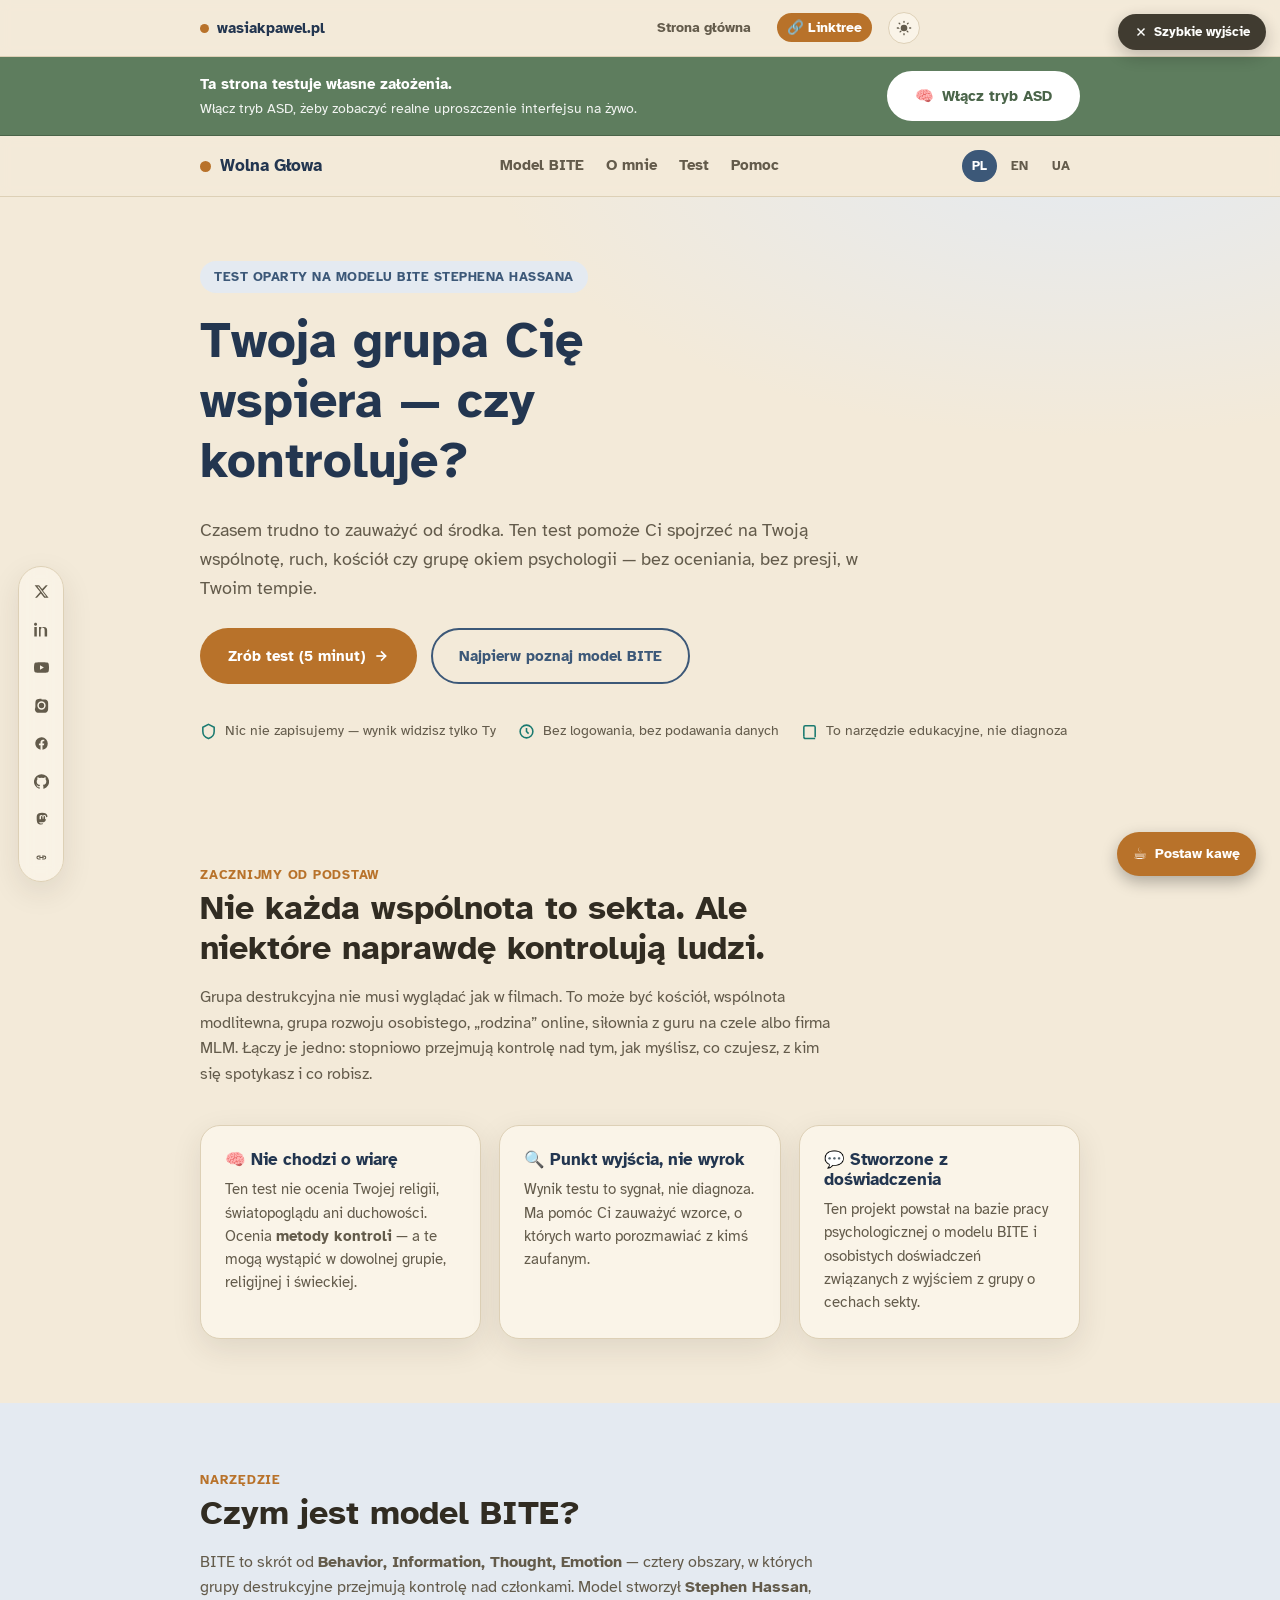
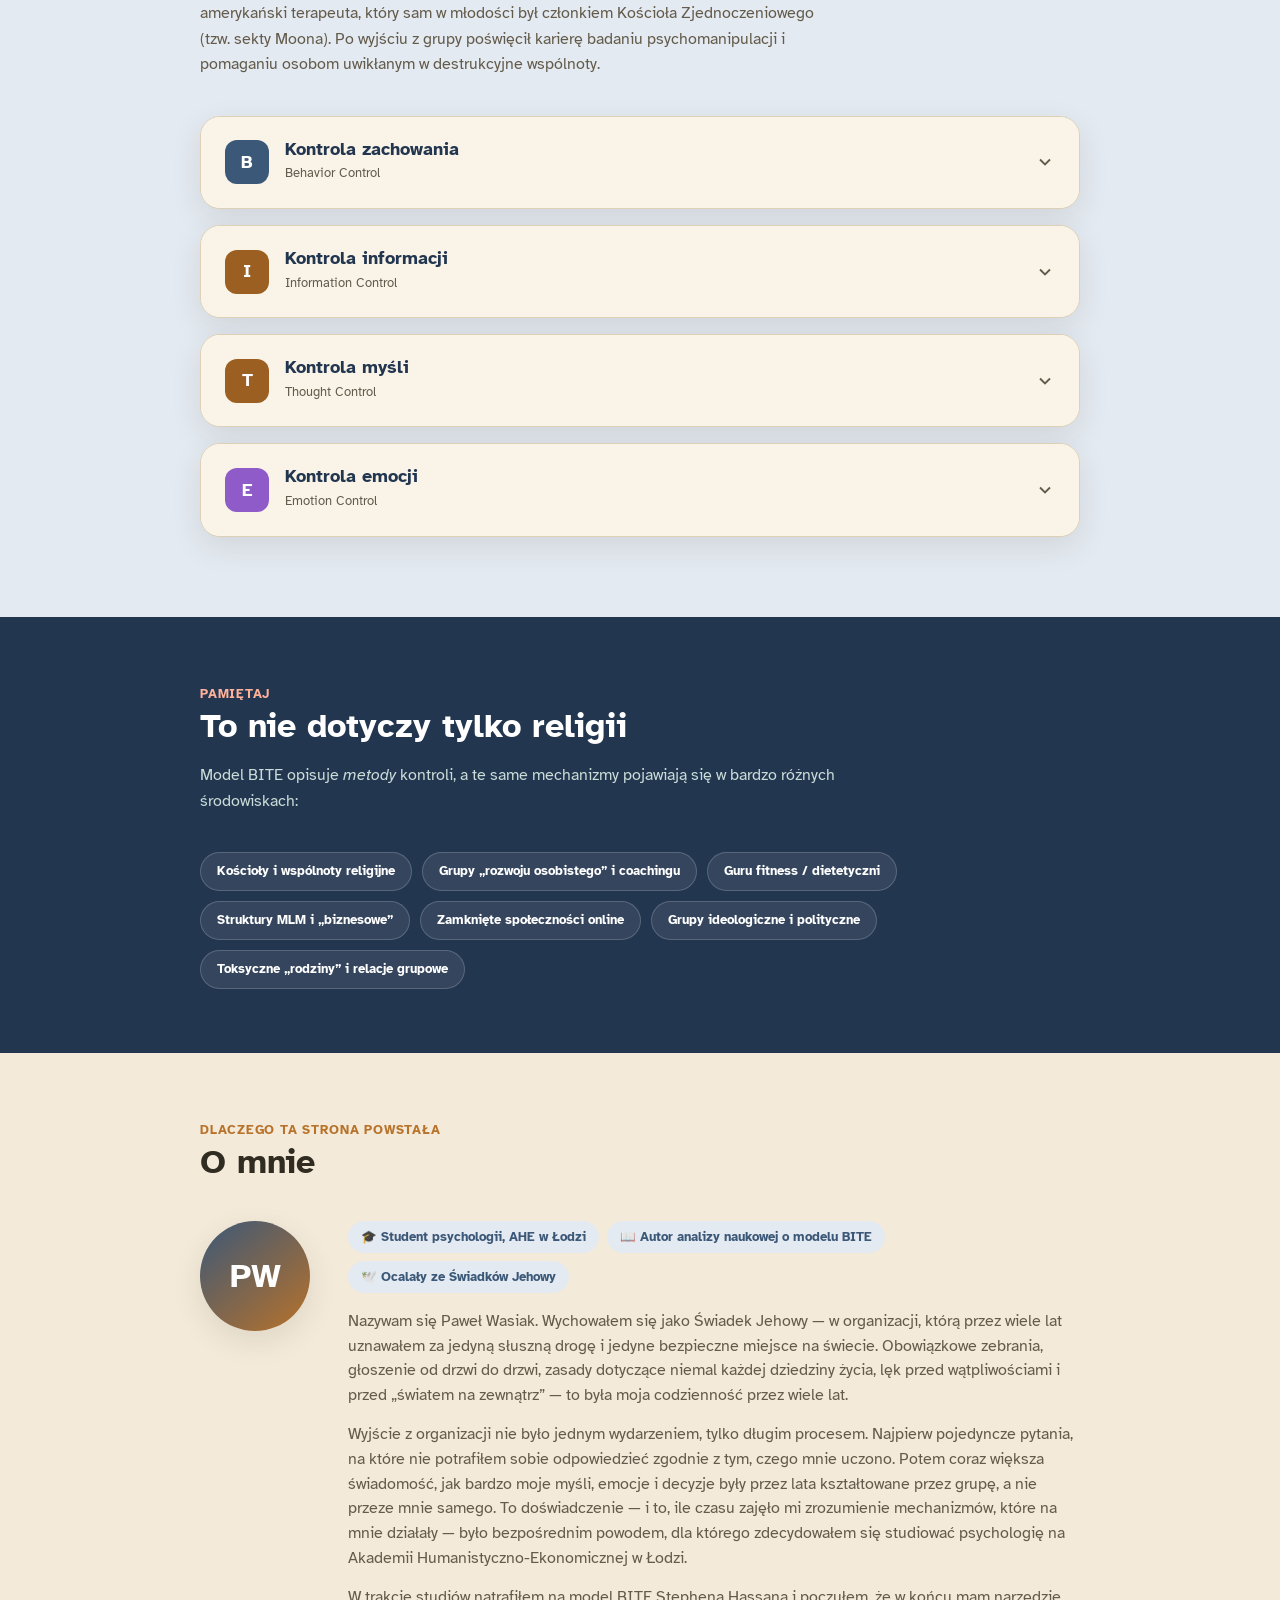
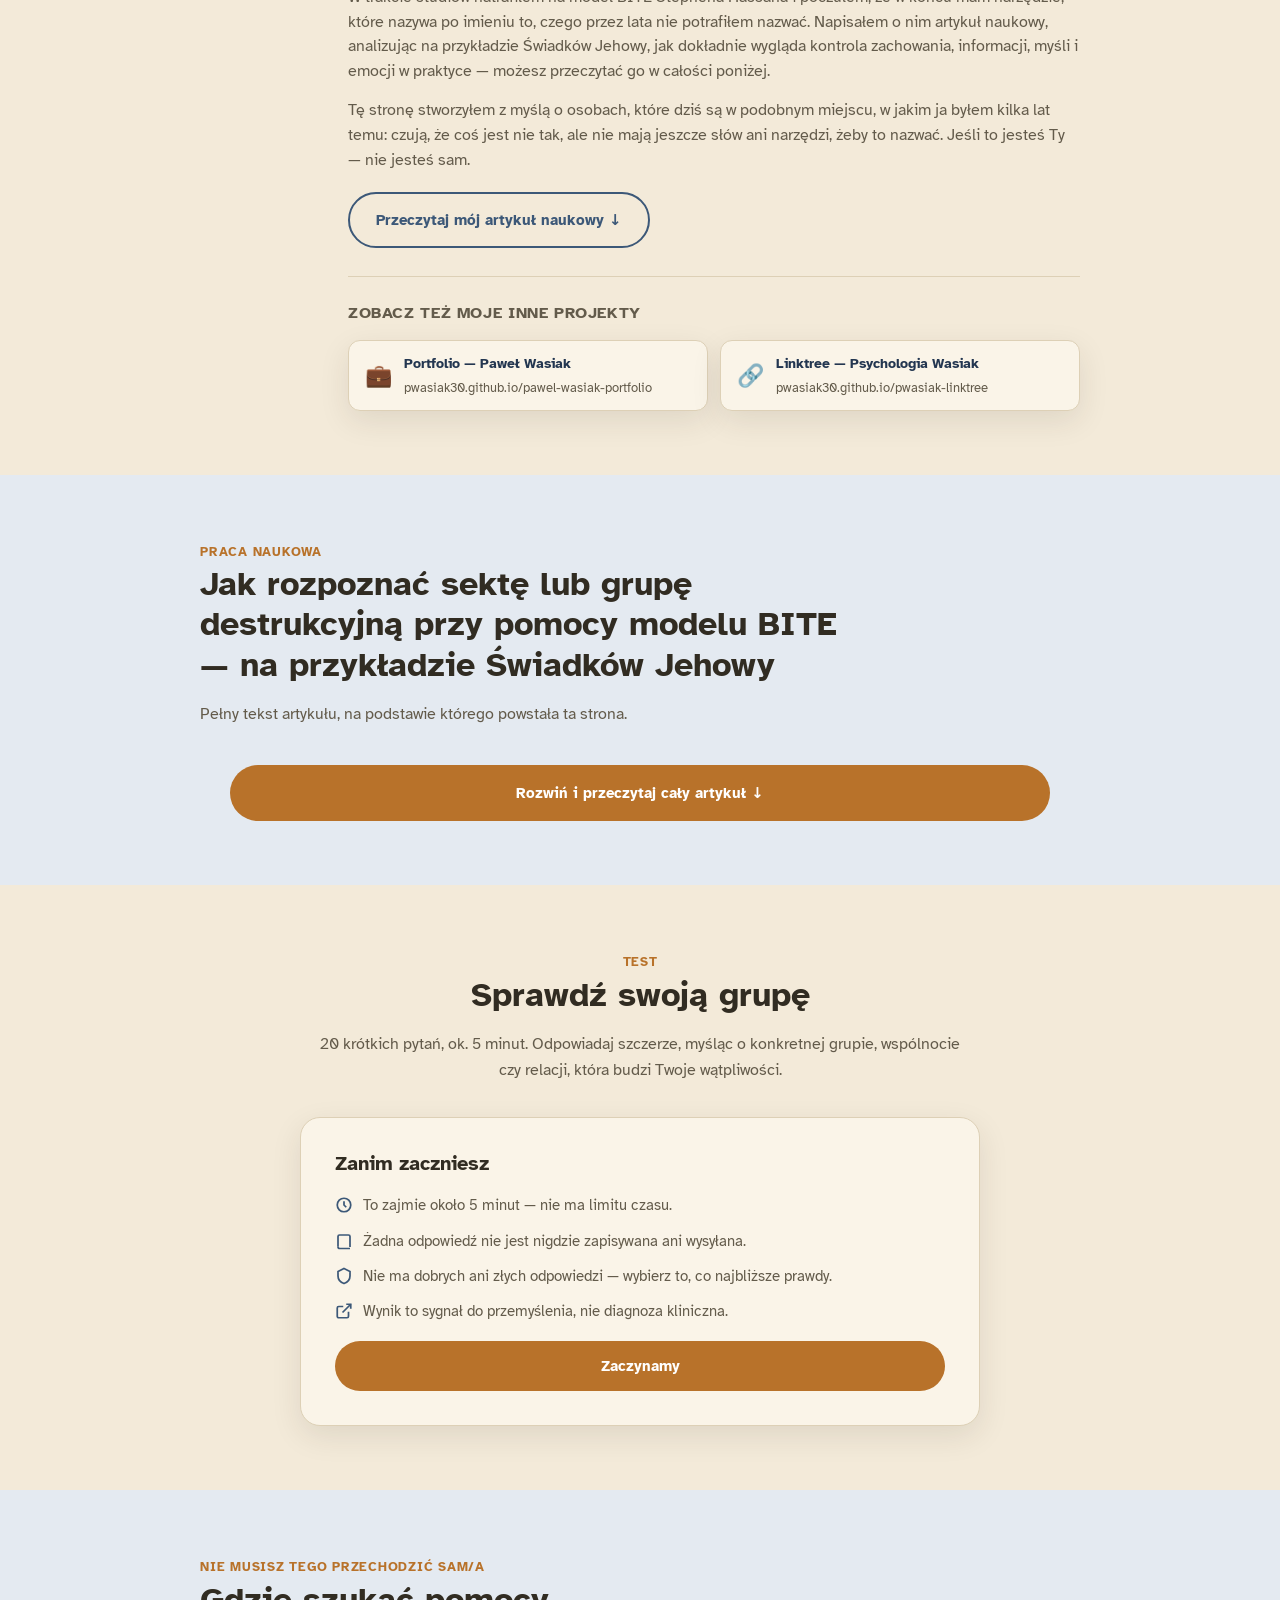
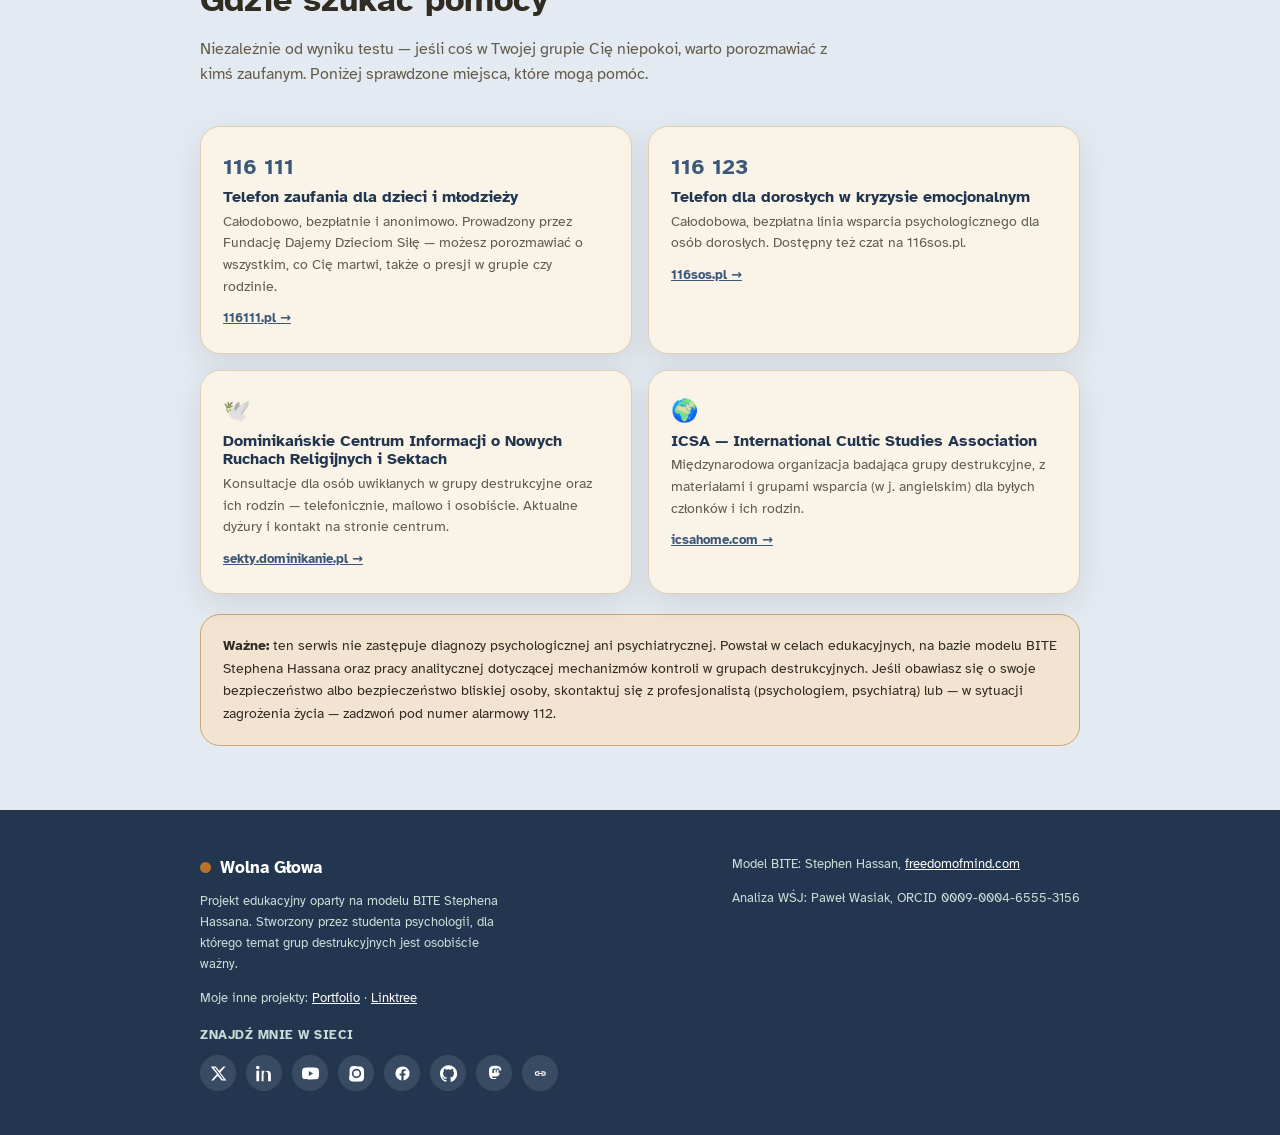
==== commit 7279bc8b: "Add files via upload" ====
--- a/index.html
+++ b/index.html
@@ -5,14 +5,175 @@
 <meta name="viewport" content="width=device-width, initial-scale=1.0">
 <title>Wolna Głowa — sprawdź, czy Twoja grupa Cię kontroluje</title>
 <meta name="hz:slide-selector" content=".slide">
-<link rel="preconnect" href="https://fonts.googleapis.com">
-<link href="https://fonts.googleapis.com/css2?family=Poppins:wght@600;700;800&family=Inter:wght@400;500;600;700&display=swap" rel="stylesheet">
+<meta name="theme-color" content="#3c5878">
+<link rel="icon" type="image/svg+xml" href="/favicon.svg">
+<link rel="alternate icon" type="image/png" href="/favicon-32.png">
+<link rel="apple-touch-icon" href="/apple-touch-icon.png">
 <link rel="alternate" hreflang="pl" href="index.html">
 <link rel="alternate" hreflang="en" href="en.html">
 <link rel="alternate" hreflang="uk" href="uk.html">
+<link rel="stylesheet" href="styleguide.css">
 <link rel="stylesheet" href="styles.css">
 </head>
 <body>
+
+<script>
+  (function(){
+    try{
+      var t = localStorage.getItem('wp-theme');
+      if(t === 'dark' || t === 'light'){ document.documentElement.setAttribute('data-theme', t); }
+    }catch(e){}
+  })();
+</script>
+
+<style>
+  .topbar{
+    position:sticky; top:0; z-index:999;
+    background:color-mix(in srgb, var(--paper) 92%, transparent);
+    backdrop-filter:blur(6px);
+    border-bottom:1px solid var(--line);
+  }
+  .topbar-inner{
+    max-width:920px; margin:0 auto; padding:12px 20px;
+    display:flex; align-items:center; justify-content:space-between; gap:12px;
+    flex-wrap:wrap;
+  }
+  .topbar-brand{
+    display:flex; align-items:center; gap:8px;
+    font-family:var(--font-heading, 'Poppins', sans-serif);
+    font-weight:700; font-size:15px;
+    color:var(--teal-900); text-decoration:none;
+  }
+  .topbar-brand:hover{ color:var(--teal-700); }
+  .topbar-brand .dot{
+    width:9px; height:9px; border-radius:50%; background:var(--coral); flex:none;
+  }
+  .topbar-links{
+    display:flex; align-items:center; gap:16px; list-style:none; margin:0; padding:0;
+  }
+  .topbar-links a{
+    color:var(--ink-soft); text-decoration:none; font-weight:600; font-size:13.5px;
+    font-family:var(--font-body, 'Inter', sans-serif);
+    padding:6px 10px; border-radius:999px; transition:background .15s ease, color .15s ease;
+  }
+  .topbar-links a:hover{ background:var(--teal-100); color:var(--teal-700); }
+  .topbar-links a.is-accent{
+    background:var(--coral); color:#fff;
+  }
+  .topbar-links a.is-accent:hover{ background:var(--coral-dark); color:#fff; }
+
+  @media (max-width:480px){
+    .topbar-inner{ padding:10px 14px; }
+    .topbar-brand{ font-size:14px; }
+    .topbar-links a{ font-size:12.5px; padding:5px 8px; }
+  }
+</style>
+
+<header class="topbar">
+  <div class="topbar-inner">
+    <a href="https://wasiakpawel.pl" class="topbar-brand">
+      <span class="dot"></span>
+      wasiakpawel.pl
+    </a>
+    <nav>
+      <ul class="topbar-links">
+        <li><a href="https://wasiakpawel.pl">Strona główna</a></li>
+        <li><a href="https://linktree.wasiakpawel.pl" class="is-accent">🔗 Linktree</a></li>
+        <li>
+          <button
+            type="button"
+            id="theme-toggle"
+            class="theme-toggle"
+            aria-label="Przełącz jasny/ciemny motyw"
+            title="Przełącz jasny/ciemny motyw"
+          >
+            <svg class="icon-sun" viewBox="0 0 24 24" aria-hidden="true"><path d="M12 4.5a1 1 0 0 1-1-1V2a1 1 0 1 1 2 0v1.5a1 1 0 0 1-1 1zm0 15a1 1 0 0 1 1 1V22a1 1 0 1 1-2 0v-1.5a1 1 0 0 1 1-1zm7.5-7.5a1 1 0 0 1 1-1H22a1 1 0 1 1 0 2h-1.5a1 1 0 0 1-1-1zm-15 0a1 1 0 0 1 1 1H2a1 1 0 1 1 0-2h1.5a1 1 0 0 1 1 1zm12.02-5.52a1 1 0 0 1 0-1.42l1.06-1.06a1 1 0 1 1 1.42 1.42l-1.06 1.06a1 1 0 0 1-1.42 0zM5.44 18.56a1 1 0 0 1 0-1.42l1.06-1.06a1 1 0 1 1 1.42 1.42l-1.06 1.06a1 1 0 0 1-1.42 0zm13.12 0a1 1 0 0 1-1.42 0l-1.06-1.06a1 1 0 1 1 1.42-1.42l1.06 1.06a1 1 0 0 1 0 1.42zM6.5 6.5a1 1 0 0 1-1.42 0L4.02 5.44a1 1 0 0 1 1.42-1.42L6.5 5.08a1 1 0 0 1 0 1.42zM12 7a5 5 0 1 1 0 10 5 5 0 0 1 0-10z"/></svg>
+            <svg class="icon-moon" viewBox="0 0 24 24" aria-hidden="true"><path d="M21.5 14.5A9 9 0 1 1 9.5 2.5a1 1 0 0 1 1.06 1.5A7 7 0 0 0 20 13.44a1 1 0 0 1 1.5 1.06z"/></svg>
+          </button>
+        </li>
+      </ul>
+    </nav>
+  </div>
+</header>
+
+<script>
+  (function(){
+    var KEY = 'wp-theme';
+    function current(){
+      var attr = document.documentElement.getAttribute('data-theme');
+      if(attr === 'dark' || attr === 'light') return attr;
+      return (window.matchMedia && window.matchMedia('(prefers-color-scheme: dark)').matches) ? 'dark' : 'light';
+    }
+    var btn = document.getElementById('theme-toggle');
+    if(btn){
+      btn.addEventListener('click', function(){
+        var next = current() === 'dark' ? 'light' : 'dark';
+        document.documentElement.setAttribute('data-theme', next);
+        try{ localStorage.setItem(KEY, next); }catch(e){}
+      });
+    }
+  })();
+</script>
+
+<div class="sensory-banner" id="sensory-banner">
+  <div class="wrap sensory-banner-inner">
+    <div class="sensory-banner-text">
+      <strong>Ta strona testuje własne założenia.</strong>
+      <span class="text-sm">Włącz tryb ASD, żeby zobaczyć realne uproszczenie interfejsu na żywo.</span>
+    </div>
+    <button type="button" id="sensory-toggle" class="btn btn-sensory" aria-pressed="false">
+      <span aria-hidden="true">🧠</span> Włącz tryb ASD
+    </button>
+  </div>
+</div>
+<div id="sensory-live" class="sr-only" role="status" aria-live="polite"></div>
+
+<script>
+(function(){
+  var KEY = 'wp-asd-mode';
+  var html = document.documentElement;
+  var btn = document.getElementById('sensory-toggle');
+  var live = document.getElementById('sensory-live');
+  var banner = document.getElementById('sensory-banner');
+  var topbar = document.querySelector('.topbar');
+
+  function updateStickyOffset(){
+    if(banner){ banner.style.top = (topbar ? topbar.offsetHeight : 0) + 'px'; }
+  }
+  window.addEventListener('resize', updateStickyOffset);
+  updateStickyOffset();
+
+  function applySensory(on, persist){
+    html.classList.toggle('asd-mode', on);
+    if(btn){
+      btn.setAttribute('aria-pressed', on ? 'true' : 'false');
+      btn.innerHTML = on
+        ? '<span aria-hidden="true">✅</span> Tryb ASD włączony'
+        : '<span aria-hidden="true">🧠</span> Włącz tryb ASD';
+    }
+    if(live){
+      live.textContent = on
+        ? 'Tryb ASD włączony: większa czcionka i odstępy, wyłączone animacje, większe przyciski, ukryty pływający widget social media.'
+        : 'Tryb ASD wyłączony: przywrócono standardowy widok strony.';
+    }
+    if(persist){
+      try{ localStorage.setItem(KEY, on ? '1' : '0'); }catch(e){}
+    }
+    updateStickyOffset();
+  }
+
+  var saved = null;
+  try{ saved = localStorage.getItem(KEY); }catch(e){}
+  applySensory(saved === '1', false);
+
+  if(btn){
+    btn.addEventListener('click', function(){
+      applySensory(!html.classList.contains('asd-mode'), true);
+    });
+  }
+})();
+</script>
+
 
 <a class="coffee-fab" href="https://suppi.pl/pawelwasiak" target="_blank" rel="noopener" title="Postaw mi kawę na Suppi">
   <span class="coffee-icon">☕</span>
@@ -25,7 +186,7 @@
 </button>
 <div class="exit-note">Jeśli ktoś może zobaczyć ten ekran — kliknij, a natychmiast przeniesiemy Cię na inną stronę i usuniemy tę z historii "wstecz".</div>
 
-<nav>
+<nav class="page-nav">
   <div class="navwrap">
     <a href="#top" class="brand"><span class="brand-dot"></span> Wolna Głowa</a>
     <ul id="nav-list">
@@ -504,6 +665,33 @@
       <div class="brand" style="color:#fff;"><span class="brand-dot"></span> Wolna Głowa</div>
       <p class="small" style="color:#c9ddd8; max-width:40ch; margin-top:10px;">Projekt edukacyjny oparty na modelu BITE Stephena Hassana. Stworzony przez studenta psychologii, dla którego temat grup destrukcyjnych jest osobiście ważny.</p>
       <p class="small" style="color:#c9ddd8; margin-top:14px;">Moje inne projekty: <a href="https://pwasiak30.github.io/pawel-wasiak-portfolio/" target="_blank" rel="noopener">Portfolio</a> · <a href="https://pwasiak30.github.io/pwasiak-linktree/" target="_blank" rel="noopener">Linktree</a></p>
+      <p class="footer-social-label">Znajdź mnie w sieci</p>
+<ul class="social-links">
+  <li><a href="https://x.com/wasiak_dsm" target="_blank" rel="noopener" aria-label="X (Twitter)">
+    <svg viewBox="0 0 24 24"><path d="M18.9 2H22l-7.6 8.7L23.3 22h-6.9l-5.4-6.7L4.8 22H1.7l8.1-9.3L1 2h7.1l4.9 6.1L18.9 2zm-1.2 18h1.9L7.4 4H5.4l12.3 16z"/></svg>
+  </a></li>
+  <li><a href="https://www.linkedin.com/in/pwasiak30" target="_blank" rel="noopener" aria-label="LinkedIn">
+    <svg viewBox="0 0 24 24"><path d="M4.98 3.5C4.98 4.9 3.9 6 2.5 6S0 4.9 0 3.5 1.1 1 2.5 1s2.48 1.1 2.48 2.5zM.5 8h4V23h-4V8zm7.5 0h3.8v2.05h.05c.53-1 1.83-2.05 3.77-2.05C19.8 8 21 10 21 13.2V23h-4v-8.9c0-2.13-.04-4.86-2.96-4.86-2.97 0-3.42 2.32-3.42 4.7V23H8V8z"/></svg>
+  </a></li>
+  <li><a href="https://www.youtube.com/@psychologia.wasiak" target="_blank" rel="noopener" aria-label="YouTube">
+    <svg viewBox="0 0 24 24"><path d="M23.5 6.2a3 3 0 0 0-2.1-2.1C19.5 3.5 12 3.5 12 3.5s-7.5 0-9.4.6A3 3 0 0 0 .5 6.2 31 31 0 0 0 0 12a31 31 0 0 0 .5 5.8 3 3 0 0 0 2.1 2.1c1.9.6 9.4.6 9.4.6s7.5 0 9.4-.6a3 3 0 0 0 2.1-2.1A31 31 0 0 0 24 12a31 31 0 0 0-.5-5.8zM9.6 15.5v-7L15.8 12l-6.2 3.5z"/></svg>
+  </a></li>
+  <li><a href="https://www.instagram.com/psychologia.wasiak/" target="_blank" rel="noopener" aria-label="Instagram">
+    <svg viewBox="0 0 24 24"><path d="M12 2.2c3.2 0 3.6 0 4.85.07 1.17.05 1.97.24 2.43.4a4.9 4.9 0 0 1 1.77 1.15 4.9 4.9 0 0 1 1.15 1.77c.16.46.35 1.26.4 2.43.06 1.25.07 1.65.07 4.85s0 3.6-.07 4.85c-.05 1.17-.24 1.97-.4 2.43a4.9 4.9 0 0 1-1.15 1.77 4.9 4.9 0 0 1-1.77 1.15c-.46.16-1.26.35-2.43.4-1.25.06-1.65.07-4.85.07s-3.6 0-4.85-.07c-1.17-.05-1.97-.24-2.43-.4a4.9 4.9 0 0 1-1.77-1.15 4.9 4.9 0 0 1-1.15-1.77c-.16-.46-.35-1.26-.4-2.43C2.21 15.6 2.2 15.2 2.2 12s0-3.6.07-4.85c.05-1.17.24-1.97.4-2.43a4.9 4.9 0 0 1 1.15-1.77A4.9 4.9 0 0 1 5.6 1.8c.46-.16 1.26-.35 2.43-.4C9.28 1.35 9.7 1.34 12 1.34zm0 3.16a6.64 6.64 0 1 0 0 13.28 6.64 6.64 0 0 0 0-13.28zm0 10.95a4.31 4.31 0 1 1 0-8.62 4.31 4.31 0 0 1 0 8.62zm7.34-11.2a1.55 1.55 0 1 1-3.1 0 1.55 1.55 0 0 1 3.1 0z"/></svg>
+  </a></li>
+  <li><a href="https://www.facebook.com/psychologia.wasiak" target="_blank" rel="noopener" aria-label="Facebook">
+    <svg viewBox="0 0 24 24"><path d="M22 12a10 10 0 1 0-11.56 9.88v-6.99H7.9V12h2.54V9.8c0-2.5 1.5-3.89 3.78-3.89 1.1 0 2.24.2 2.24.2v2.46h-1.26c-1.24 0-1.63.77-1.63 1.56V12h2.78l-.44 2.89h-2.34v6.99A10 10 0 0 0 22 12z"/></svg>
+  </a></li>
+  <li><a href="https://github.com/pwasiak30" target="_blank" rel="noopener" aria-label="GitHub">
+    <svg viewBox="0 0 24 24"><path d="M12 .3a12 12 0 0 0-3.79 23.4c.6.12.82-.26.82-.58v-2.02c-3.34.73-4.04-1.6-4.04-1.6-.55-1.4-1.34-1.77-1.34-1.77-1.08-.75.09-.73.09-.73 1.2.08 1.84 1.24 1.84 1.24 1.07 1.84 2.8 1.3 3.49 1 .1-.78.42-1.3.76-1.6-2.66-.3-5.47-1.34-5.47-5.93 0-1.31.47-2.38 1.24-3.22-.13-.3-.54-1.52.12-3.18 0 0 1-.33 3.3 1.23a11.5 11.5 0 0 1 6 0c2.3-1.56 3.3-1.23 3.3-1.23.66 1.66.25 2.88.12 3.18.77.84 1.24 1.91 1.24 3.22 0 4.6-2.81 5.63-5.49 5.92.43.38.81 1.1.81 2.22v3.29c0 .32.22.71.83.58A12 12 0 0 0 12 .3z"/></svg>
+  </a></li>
+  <li><a href="https://mastodon.social/@s3in610" target="_blank" rel="noopener" aria-label="Mastodon">
+    <svg viewBox="0 0 24 24"><path d="M21.6 7.5c0-4.1-2.7-5.3-2.7-5.3C17.5 1.5 15.3 1.1 13 1h-.1c-2.3.1-4.5.5-5.9 1.2 0 0-2.7 1.2-2.7 5.3 0 .9-.02 2 0 3.1.06 4 .6 8 3.7 8.9 1.4.4 2.6.5 3.6.4 1.8-.1 2.8-.6 2.8-.6l-.06-1.3s-1.3.4-2.7.4c-1.4-.05-2.9-.15-3.1-1.9a3.5 3.5 0 0 1-.03-.5c1.4.3 3.5.4 4.9.3 1.2-.1 2.5-.3 3.6-.9 0 0 .5-.3.9-.7 1-1 1.4-2.6 1.5-4.6.02-.7.02-1.3.02-1.9zm-2.4 3.9h-1.5V7.9c0-.9-.4-1.4-1.2-1.4-.9 0-1.3.6-1.3 1.7v2.4h-1.5V8.2c0-1.1-.4-1.7-1.3-1.7-.8 0-1.2.5-1.2 1.4v3.5H8.9V7.8c0-.9.2-1.6.7-2.2.5-.6 1.2-.9 2-.9.9 0 1.6.3 2.1 1l.4.7.4-.7c.5-.7 1.2-1 2.1-1 .8 0 1.5.3 2 .9.5.6.7 1.3.7 2.2v3.6z"/></svg>
+  </a></li>
+  <li><a href="https://linktree.wasiakpawel.pl" target="_blank" rel="noopener" aria-label="Wszystkie linki (Linktree)">
+    <svg viewBox="0 0 24 24"><path d="M3.9 12a3.1 3.1 0 0 1 3.1-3.1h3.5v1.7H7a1.4 1.4 0 1 0 0 2.8h3.5v1.7H7A3.1 3.1 0 0 1 3.9 12zm12.6-3.1H13v1.7h3.5a1.4 1.4 0 1 1 0 2.8H13v1.7h3.5a3.1 3.1 0 1 0 0-6.2zM8.5 11.15h7v1.7h-7v-1.7z"/></svg>
+  </a></li>
+</ul>
     </div>
     <div class="small">
       <p style="color:#c9ddd8;">Model BITE: Stephen Hassan, <a href="https://freedomofmind.com/" target="_blank" rel="noopener">freedomofmind.com</a></p>
@@ -725,5 +913,32 @@
   document.getElementById('quiz-intro-card').classList.remove('hidden');
 }
 </script>
+<div class="social-fab" role="navigation" aria-label="Media społecznościowe">
+  <a href="https://x.com/wasiak_dsm" target="_blank" rel="noopener" title="X (Twitter)" aria-label="X (Twitter)">
+    <svg viewBox="0 0 24 24"><path d="M18.9 2H22l-7.6 8.7L23.3 22h-6.9l-5.4-6.7L4.8 22H1.7l8.1-9.3L1 2h7.1l4.9 6.1L18.9 2zm-1.2 18h1.9L7.4 4H5.4l12.3 16z"/></svg>
+  </a>
+  <a href="https://www.linkedin.com/in/pwasiak30" target="_blank" rel="noopener" title="LinkedIn" aria-label="LinkedIn">
+    <svg viewBox="0 0 24 24"><path d="M4.98 3.5C4.98 4.9 3.9 6 2.5 6S0 4.9 0 3.5 1.1 1 2.5 1s2.48 1.1 2.48 2.5zM.5 8h4V23h-4V8zm7.5 0h3.8v2.05h.05c.53-1 1.83-2.05 3.77-2.05C19.8 8 21 10 21 13.2V23h-4v-8.9c0-2.13-.04-4.86-2.96-4.86-2.97 0-3.42 2.32-3.42 4.7V23H8V8z"/></svg>
+  </a>
+  <a href="https://www.youtube.com/@psychologia.wasiak" target="_blank" rel="noopener" title="YouTube" aria-label="YouTube">
+    <svg viewBox="0 0 24 24"><path d="M23.5 6.2a3 3 0 0 0-2.1-2.1C19.5 3.5 12 3.5 12 3.5s-7.5 0-9.4.6A3 3 0 0 0 .5 6.2 31 31 0 0 0 0 12a31 31 0 0 0 .5 5.8 3 3 0 0 0 2.1 2.1c1.9.6 9.4.6 9.4.6s7.5 0 9.4-.6a3 3 0 0 0 2.1-2.1A31 31 0 0 0 24 12a31 31 0 0 0-.5-5.8zM9.6 15.5v-7L15.8 12l-6.2 3.5z"/></svg>
+  </a>
+  <a href="https://www.instagram.com/psychologia.wasiak/" target="_blank" rel="noopener" title="Instagram" aria-label="Instagram">
+    <svg viewBox="0 0 24 24"><path d="M12 2.2c3.2 0 3.6 0 4.85.07 1.17.05 1.97.24 2.43.4a4.9 4.9 0 0 1 1.77 1.15 4.9 4.9 0 0 1 1.15 1.77c.16.46.35 1.26.4 2.43.06 1.25.07 1.65.07 4.85s0 3.6-.07 4.85c-.05 1.17-.24 1.97-.4 2.43a4.9 4.9 0 0 1-1.15 1.77 4.9 4.9 0 0 1-1.77 1.15c-.46.16-1.26.35-2.43.4-1.25.06-1.65.07-4.85.07s-3.6 0-4.85-.07c-1.17-.05-1.97-.24-2.43-.4a4.9 4.9 0 0 1-1.77-1.15 4.9 4.9 0 0 1-1.15-1.77c-.16-.46-.35-1.26-.4-2.43C2.21 15.6 2.2 15.2 2.2 12s0-3.6.07-4.85c.05-1.17.24-1.97.4-2.43a4.9 4.9 0 0 1 1.15-1.77A4.9 4.9 0 0 1 5.6 1.8c.46-.16 1.26-.35 2.43-.4C9.28 1.35 9.7 1.34 12 1.34zm0 3.16a6.64 6.64 0 1 0 0 13.28 6.64 6.64 0 0 0 0-13.28zm0 10.95a4.31 4.31 0 1 1 0-8.62 4.31 4.31 0 0 1 0 8.62zm7.34-11.2a1.55 1.55 0 1 1-3.1 0 1.55 1.55 0 0 1 3.1 0z"/></svg>
+  </a>
+  <a href="https://www.facebook.com/psychologia.wasiak" target="_blank" rel="noopener" title="Facebook" aria-label="Facebook">
+    <svg viewBox="0 0 24 24"><path d="M22 12a10 10 0 1 0-11.56 9.88v-6.99H7.9V12h2.54V9.8c0-2.5 1.5-3.89 3.78-3.89 1.1 0 2.24.2 2.24.2v2.46h-1.26c-1.24 0-1.63.77-1.63 1.56V12h2.78l-.44 2.89h-2.34v6.99A10 10 0 0 0 22 12z"/></svg>
+  </a>
+  <a href="https://github.com/pwasiak30" target="_blank" rel="noopener" title="GitHub" aria-label="GitHub">
+    <svg viewBox="0 0 24 24"><path d="M12 .3a12 12 0 0 0-3.79 23.4c.6.12.82-.26.82-.58v-2.02c-3.34.73-4.04-1.6-4.04-1.6-.55-1.4-1.34-1.77-1.34-1.77-1.08-.75.09-.73.09-.73 1.2.08 1.84 1.24 1.84 1.24 1.07 1.84 2.8 1.3 3.49 1 .1-.78.42-1.3.76-1.6-2.66-.3-5.47-1.34-5.47-5.93 0-1.31.47-2.38 1.24-3.22-.13-.3-.54-1.52.12-3.18 0 0 1-.33 3.3 1.23a11.5 11.5 0 0 1 6 0c2.3-1.56 3.3-1.23 3.3-1.23.66 1.66.25 2.88.12 3.18.77.84 1.24 1.91 1.24 3.22 0 4.6-2.81 5.63-5.49 5.92.43.38.81 1.1.81 2.22v3.29c0 .32.22.71.83.58A12 12 0 0 0 12 .3z"/></svg>
+  </a>
+  <a href="https://mastodon.social/@s3in610" target="_blank" rel="noopener" title="Mastodon" aria-label="Mastodon">
+    <svg viewBox="0 0 24 24"><path d="M21.6 7.5c0-4.1-2.7-5.3-2.7-5.3C17.5 1.5 15.3 1.1 13 1h-.1c-2.3.1-4.5.5-5.9 1.2 0 0-2.7 1.2-2.7 5.3 0 .9-.02 2 0 3.1.06 4 .6 8 3.7 8.9 1.4.4 2.6.5 3.6.4 1.8-.1 2.8-.6 2.8-.6l-.06-1.3s-1.3.4-2.7.4c-1.4-.05-2.9-.15-3.1-1.9a3.5 3.5 0 0 1-.03-.5c1.4.3 3.5.4 4.9.3 1.2-.1 2.5-.3 3.6-.9 0 0 .5-.3.9-.7 1-1 1.4-2.6 1.5-4.6.02-.7.02-1.3.02-1.9zm-2.4 3.9h-1.5V7.9c0-.9-.4-1.4-1.2-1.4-.9 0-1.3.6-1.3 1.7v2.4h-1.5V8.2c0-1.1-.4-1.7-1.3-1.7-.8 0-1.2.5-1.2 1.4v3.5H8.9V7.8c0-.9.2-1.6.7-2.2.5-.6 1.2-.9 2-.9.9 0 1.6.3 2.1 1l.4.7.4-.7c.5-.7 1.2-1 2.1-1 .8 0 1.5.3 2 .9.5.6.7 1.3.7 2.2v3.6z"/></svg>
+  </a>
+  <a href="https://linktree.wasiakpawel.pl" target="_blank" rel="noopener" title="Wszystkie linki" aria-label="Wszystkie linki (Linktree)">
+    <svg viewBox="0 0 24 24"><path d="M3.9 12a3.1 3.1 0 0 1 3.1-3.1h3.5v1.7H7a1.4 1.4 0 1 0 0 2.8h3.5v1.7H7A3.1 3.1 0 0 1 3.9 12zm12.6-3.1H13v1.7h3.5a1.4 1.4 0 1 1 0 2.8H13v1.7h3.5a3.1 3.1 0 1 0 0-6.2zM8.5 11.15h7v1.7h-7v-1.7z"/></svg>
+  </a>
+</div>
+
 </body>
 </html>
--- a/styleguide.css
+++ b/styleguide.css
@@ -0,0 +1,357 @@
+/* ==========================================================================
+   STYLEGUIDE.CSS — wasiakpawel.pl / ekosystem subdomen
+   Bazowy plik stylów. Wklej <link rel="stylesheet" href="/styleguide.css">
+   PRZED plikiem CSS specyficznym dla danego projektu (żeby móc go nadpisywać).
+
+   AKTUALIZACJA (2026-08-17): nowa, stonowana identyfikacja wizualna —
+   wypracowana najpierw na landing page'u "Otulina" (projekt badawczy o
+   przeglądarce sensorycznej dla osób w spektrum autyzmu), a teraz przyjęta
+   jako NOWA, DOMYŚLNA paleta i typografia całego ekosystemu (decyzja w
+   ramach projektu "Marka"). W tym pliku ZOSTAŁY POŚWIĘCONE wyłącznie ASD-
+   -specyficzne ograniczenia ruchu — zwykłe animacje/hover/transformy
+   (np. .btn:active{transform:scale(.97)}, .social-links a:hover{transform:
+   translateY(-2px)}) zostają, bo dla ogólnej publiczności nie są problemem.
+   Jeśli jakaś podstrona (np. sama "Otulina") nadal potrzebuje trybu bez
+   ruchu, powinna to nadpisać lokalnie (@media prefers-reduced-motion i/lub
+   usunięcie transformów), tak jak robiła to dotychczas.
+
+   ZMIANA WZGLĘDEM POPRZEDNIEJ WERSJI:
+     - Nazwy zmiennych zachowane 1:1 (--teal-*, --coral*, --amber*, --ink,
+       --paper, --card, --line...) — dzięki temu topbar-component.html i
+       social-links-component.html działają BEZ ŻADNYCH zmian w markupie.
+     - Wartości zmiennych zamienione z teal/coral na stalowy błękit + bursztyn
+       + szałwia, tła z czystej bieli na ciepły krem (jasny) / matowy grafit
+       (ciemny) — patrz sekcje niżej.
+     - Typografia: Poppins+Inter zamienione na jedną, bardzo czytelną rodzinę
+       Atkinson Hyperlegible (nagłówki i tekst), zgodnie z tym, co sprawdziło
+       się na "Otulinie".
+     - UWAGA SYNC: --teal-600 jest zduplikowane jako <meta name="theme-color">
+       w head-component.html. Ta aktualizacja ZMIENIA tę wartość na #3c5878 —
+       head-component.html w wiedzy projektu został zaktualizowany równolegle.
+
+   AKTUALIZACJA (2026-08-19): dodano sekcję "TRYB ASD" na końcu pliku —
+   pasek + przycisk (markup: asd-mode-component.html), który realnie
+   upraszcza bieżącą stronę po kliknięciu (klasa html.asd-mode). Wklejany
+   na KAŻDEJ podstronie ekosystemu, zaraz po topbar-component.html. Patrz
+   komentarz przy tej sekcji niżej i nagłówek asd-mode-component.html.
+   ========================================================================== */
+
+/* --- Fonty (Google Fonts) --- */
+@import url('https://fonts.googleapis.com/css2?family=Atkinson+Hyperlegible:wght@400;700&display=swap');
+
+/* --- Zmienne: tryb jasny (domyślny) --- */
+:root{
+  /* Kolor marki — stalowy błękit (dawniej teal)
+     UWAGA: --teal-600 jest zduplikowane jako <meta name="theme-color"> w
+     head-component.html (JEDEN stały kolor paska przeglądarki, wspólny dla
+     całego ekosystemu — celowo bez rozróżnienia jasny/ciemny, patrz komentarz
+     tam). Jeśli zmienisz wartość --teal-600 tutaj, zaktualizuj ręcznie też
+     tamten plik — to zwykły <meta>, nie zmienna CSS, więc się samo nie
+     podciągnie. */
+  --teal-900:#233650;
+  --teal-700:#3c5878;
+  --teal-600:#3c5878;
+  --teal-500:#5779a0;
+  --teal-100:#e4eaf1;
+
+  /* Kolory akcentu / statusów — "coral" pozostaje nazwą zmiennej (zgodność
+     z topbar/social-fab), ale wartość to przyciemniony bursztyn */
+  --coral:#b8722a;
+  --coral-dark:#9c5f22;
+  --amber:#b8722a;
+  --amber-dark:#9c5f22;
+  --sage:#5e7d5e;
+  --sage-dark:#4a6449;
+  --red:#c14f43;
+  --red-dark:#a53e33;
+  --green:#4a7a52;
+  --green-dark:#3a6241;
+
+  /* Tekst i tło */
+  --ink:#312c22;
+  --ink-soft:#635b4b;
+  --paper:#f3ead9;
+  --card:#faf4e8;
+  --line:#ddd0b6;
+
+  /* Efekty */
+  --shadow: 0 10px 30px rgba(49,44,34,0.10);
+  --radius: 20px;
+  --radius-sm: 12px;
+  --radius-pill: 999px;
+
+  /* Fonty */
+  --font-heading: 'Atkinson Hyperlegible', system-ui, sans-serif;
+  --font-body: 'Atkinson Hyperlegible', system-ui, sans-serif;
+
+  color-scheme: light;
+}
+
+/* --- Zmienne: tryb ciemny (automatycznie wg systemu) --- */
+@media (prefers-color-scheme: dark){
+  :root{
+    --teal-900:#dfe7ee;
+    --teal-700:#8fb0d1;
+    --teal-600:#7ea3c9;
+    --teal-500:#5779a0;
+    --teal-100:#28384a;
+
+    --coral:#e0a95e;
+    --coral-dark:#c98a3f;
+    --amber:#e0a95e;
+    --amber-dark:#c98a3f;
+    --sage:#8fac8b;
+    --sage-dark:#6f8f6c;
+    --red:#e07a6d;
+    --red-dark:#c14f43;
+    --green:#7fb385;
+    --green-dark:#4a7a52;
+
+    --ink:#e9e4d8;
+    --ink-soft:#b3ac9c;
+    --paper:#1b1f24;
+    --card:#23282f;
+    --line:#383e46;
+
+    --shadow: 0 10px 30px rgba(0,0,0,0.35);
+    color-scheme: dark;
+  }
+}
+
+/* --- Manualne nadpisanie (przełącznik motywu — patrz sekcja THEME TOGGLE niżej) ---
+   Dodaj data-theme="dark" lub data-theme="light" na <html>, żeby wymusić motyw
+   niezależnie od ustawień systemu. */
+:root[data-theme="dark"]{
+  --teal-900:#dfe7ee; --teal-700:#8fb0d1; --teal-600:#7ea3c9; --teal-500:#5779a0; --teal-100:#28384a;
+  --coral:#e0a95e; --coral-dark:#c98a3f; --amber:#e0a95e; --amber-dark:#c98a3f;
+  --sage:#8fac8b; --sage-dark:#6f8f6c; --red:#e07a6d; --red-dark:#c14f43; --green:#7fb385; --green-dark:#4a7a52;
+  --ink:#e9e4d8; --ink-soft:#b3ac9c; --paper:#1b1f24; --card:#23282f; --line:#383e46;
+  --shadow: 0 10px 30px rgba(0,0,0,0.35); color-scheme: dark;
+}
+:root[data-theme="light"]{
+  --teal-900:#233650; --teal-700:#3c5878; --teal-600:#3c5878; --teal-500:#5779a0; --teal-100:#e4eaf1;
+  --coral:#b8722a; --coral-dark:#9c5f22; --amber:#b8722a; --amber-dark:#9c5f22;
+  --sage:#5e7d5e; --sage-dark:#4a6449; --red:#c14f43; --red-dark:#a53e33; --green:#4a7a52; --green-dark:#3a6241;
+  --ink:#312c22; --ink-soft:#635b4b; --paper:#f3ead9; --card:#faf4e8; --line:#ddd0b6;
+  --shadow: 0 10px 30px rgba(49,44,34,0.10); color-scheme: light;
+}
+
+/* --- Reset / bazowe --- */
+*{ box-sizing:border-box; }
+html{ scroll-behavior:smooth; }
+body{
+  margin:0;
+  font-family:var(--font-body);
+  color:var(--ink);
+  background:var(--paper);
+  line-height:1.6;
+  -webkit-font-smoothing:antialiased;
+}
+img,svg,video{ max-width:100%; display:block; }
+
+/* --- Typografia --- */
+h1,h2,h3,h4{
+  font-family:var(--font-heading);
+  line-height:1.2;
+  margin:0 0 .5em 0;
+  color:var(--ink);
+}
+h1{ font-size:clamp(1.9rem, 4vw, 2.8rem); font-weight:800; }
+h2{ font-size:clamp(1.5rem, 3vw, 2.1rem); font-weight:700; }
+h3{ font-size:1.25rem; font-weight:700; }
+h4{ font-size:1.05rem; font-weight:600; }
+p{ margin:0 0 1em 0; }
+a{ color:var(--teal-600); }
+small,.text-sm{ font-size:13.5px; color:var(--ink-soft); }
+
+/* --- Layout --- */
+.wrap{ max-width:920px; margin:0 auto; padding:0 20px; }
+.wrap-narrow{ max-width:720px; margin:0 auto; padding:0 20px; }
+
+/* --- Przyciski --- */
+.btn{
+  display:inline-flex; align-items:center; justify-content:center; gap:8px;
+  font-family:var(--font-body); font-weight:600; font-size:15px;
+  padding:14px 26px; border-radius:var(--radius-pill);
+  text-decoration:none; cursor:pointer; border:2px solid transparent;
+  transition:background .15s ease, transform .1s ease, box-shadow .15s ease;
+}
+.btn:active{ transform:scale(.97); }
+.btn-primary{ background:var(--coral); color:#fff; }
+.btn-primary:hover{ background:var(--coral-dark); }
+.btn-secondary{ background:var(--teal-600); color:#fff; }
+.btn-secondary:hover{ background:var(--teal-700); }
+.btn-ghost{ background:transparent; color:var(--teal-700); border-color:var(--teal-600); }
+.btn-ghost:hover{ background:var(--teal-100); }
+.btn-wide{ width:100%; }
+.btn[disabled]{ opacity:.4; cursor:not-allowed; }
+
+/* --- Karty --- */
+.card{
+  background:var(--card); border:1px solid var(--line); border-radius:var(--radius);
+  box-shadow:var(--shadow); padding:24px;
+}
+
+/* --- Znaczniki / chipy --- */
+.chip{
+  display:inline-block; background:var(--teal-100); color:var(--teal-700);
+  padding:6px 14px; border-radius:var(--radius-pill); font-size:13px; font-weight:600;
+}
+
+/* --- Formularze (bazowe) --- */
+input,textarea,select{
+  font-family:var(--font-body); font-size:15px; color:var(--ink);
+  background:var(--card); border:1px solid var(--line); border-radius:var(--radius-sm);
+  padding:10px 14px; width:100%;
+}
+input:focus,textarea:focus,select:focus{ outline:2px solid var(--teal-500); outline-offset:1px; }
+label{ font-weight:600; font-size:14px; display:block; margin-bottom:6px; }
+
+/* ==========================================================================
+   THEME TOGGLE — ręczny przełącznik jasny/ciemny (do wklejenia w topbarze)
+   Wymaga <button id="theme-toggle" class="theme-toggle"> z dwiema ikonami
+   wewnątrz (.icon-sun / .icon-moon) — gotowy markup + skrypt JS (ustawienie
+   atrybutu data-theme na <html> + zapis wyboru w localStorage) są częścią
+   topbar-component.html, żeby działało od razu po wklejeniu topbara.
+   Domyślnie (bez kliknięcia) strona nadal podąża za motywem systemowym
+   (prefers-color-scheme) — ręczny wybór go tylko nadpisuje.
+   ========================================================================== */
+.theme-toggle{
+  display:flex; align-items:center; justify-content:center;
+  width:32px; height:32px; padding:0; margin:0; flex:none;
+  border:1px solid var(--line); border-radius:50%;
+  background:var(--card); color:var(--ink-soft); cursor:pointer;
+  transition:background .15s ease, color .15s ease, border-color .15s ease;
+}
+.theme-toggle:hover{ background:var(--teal-100); color:var(--teal-700); border-color:var(--teal-500); }
+.theme-toggle:focus-visible{ outline:2px solid var(--teal-500); outline-offset:2px; }
+.theme-toggle svg{ width:16px; height:16px; fill:currentColor; display:block; }
+.theme-toggle .icon-moon{ display:none; }
+
+/* Ikona zawsze pokazuje AKTUALNIE aktywny motyw (słońce = jasny, księżyc = ciemny) -
+   zarówno gdy wybrany ręcznie (data-theme), jak i gdy podążamy za systemem. */
+:root[data-theme="dark"] .theme-toggle .icon-sun{ display:none; }
+:root[data-theme="dark"] .theme-toggle .icon-moon{ display:block; }
+@media (prefers-color-scheme:dark){
+  :root:not([data-theme]) .theme-toggle .icon-sun{ display:none; }
+  :root:not([data-theme]) .theme-toggle .icon-moon{ display:block; }
+}
+
+/* ==========================================================================
+   SOCIAL LINKS — rząd ikon (do footera/topbara) + pływający pasek (FAB)
+   Markup gotowy do wklejenia: social-links-component.html
+   UWAGA (2026-08-14): FAB przestał być rozwijany na kliknięcie (był problem —
+   na telefonie przycisk-przełącznik był niewidoczny/nie reagował). Teraz to
+   statyczny pasek, zawsze widoczny, także na mobile — na małych ekranach
+   układa się poziomo przy dolnej krawędzi zamiast pionowo, żeby nie zasłaniać
+   treści. Jeśli strona ma też pływający przycisk wsparcia/CTA (np. Suppi),
+   trzymaj go w prawym dolnym rogu — .social-fab siedzi po lewej.
+   ========================================================================== */
+
+/* --- Rząd ikon w linii (footer, sekcja "o mnie" itp.) --- */
+.social-links{
+  display:flex; align-items:center; gap:10px; flex-wrap:wrap; margin:0; padding:0; list-style:none;
+}
+.social-links a{
+  display:flex; align-items:center; justify-content:center;
+  width:36px; height:36px; border-radius:50%;
+  background:var(--teal-100); color:var(--teal-700);
+  transition:background .15s ease, color .15s ease, transform .15s ease;
+}
+.social-links a:hover{ background:var(--teal-600); color:#fff; transform:translateY(-2px); }
+.social-links svg{ width:17px; height:17px; fill:currentColor; flex:none; }
+
+/* --- Pływający pasek (FAB), statyczny, bez rozwijania --- */
+.social-fab{
+  position:fixed; left:18px; bottom:18px; z-index:998;
+  display:flex; flex-direction:column; align-items:center; gap:6px;
+  background:color-mix(in srgb, var(--card) 82%, transparent);
+  backdrop-filter:blur(8px);
+  border:1px solid var(--line);
+  border-radius:999px;
+  padding:8px 6px;
+  box-shadow:var(--shadow);
+}
+.social-fab a{
+  display:flex; align-items:center; justify-content:center;
+  width:32px; height:32px; border-radius:50%;
+  color:var(--ink-soft);
+  transition:background .18s ease, color .18s ease, transform .18s ease;
+}
+.social-fab a:hover{ background:var(--teal-600); color:#fff; transform:translateY(-2px); }
+.social-fab svg{ width:15px; height:15px; fill:currentColor; display:block; }
+.social-fab .emoji{ font-size:.85rem; line-height:1; }
+
+/* Na małych ekranach pasek NIE znika — układa się poziomo przy dolnej krawędzi
+   (od lewej do prawej, wyśrodkowany), z mniejszymi ikonami, żeby nie zasłaniać
+   treści strony. */
+@media (max-width:640px){
+  .social-fab{
+    left:8px; right:8px; bottom:8px; width:auto;
+    flex-direction:row; justify-content:center; flex-wrap:wrap;
+    padding:6px 8px; gap:4px;
+  }
+  .social-fab a{ width:26px; height:26px; }
+  .social-fab svg{ width:12px; height:12px; }
+}
+
+/* ==========================================================================
+   TRYB ASD — pasek + przycisk, wklejany na KAŻDEJ podstronie ekosystemu
+   Markup + skrypt gotowe do wklejenia: asd-mode-component.html (wklej RAZ,
+   zaraz po topbar-component.html, na samej górze <body>, przed <main>).
+
+   DODANE (2026-08-19): to nie jest ozdobny przycisk-deklaracja. Kliknięcie
+   dodaje klasę html.asd-mode, a reguły niżej REALNIE zmieniają prezentację
+   BIEŻĄCEJ strony w przeglądarce: większa czcionka/interlinia, wyłączone
+   animacje i przejścia (twardo — niezależnie od tego, czy użytkownik ma
+   ustawione prefers-reduced-motion w systemie, bo wielu nie ma), podkreślone
+   linki, większe przyciski/touch targety, ukryty pływający .social-fab (to
+   sam w sobie ruchomy, rozpraszający element). Stan zapisywany w
+   localStorage (klucz "wp-asd-mode" — osobny od "wp-theme", bo tryb ASD jest
+   NIEZALEŻNY od wyboru jasny/ciemny: część osób w spektrum preferuje ciemny,
+   część jasny, więc nie wymuszamy tu żadnej konkretnej palety).
+
+   Jeśli podstrona ma własne wielokolumnowe siatki (np. .compare,
+   .modules-grid na asd-browser.wasiakpawel.pl), dodaj DO NIEJ lokalnie
+   html.asd-mode .twoja-siatka{grid-template-columns:1fr} — te ogólne reguły
+   nie znają nazw klas specyficznych dla danej podstrony.
+   ========================================================================== */
+.sensory-banner{
+  position:sticky; z-index:997;
+  background:var(--sage); color:#fff;
+  border-bottom:1px solid var(--sage-dark);
+}
+.sensory-banner-inner{
+  display:flex; align-items:center; justify-content:space-between; gap:16px;
+  padding:14px 20px; flex-wrap:wrap;
+}
+.sensory-banner-text{ display:flex; flex-direction:column; gap:2px; max-width:56ch; }
+.sensory-banner-text strong{ font-family:var(--font-heading); font-size:15px; }
+.sensory-banner-text .text-sm{ color:#fff; opacity:.92; }
+.btn-sensory{ background:#fff; color:var(--sage-dark); flex:none; border:2px solid #fff; }
+.btn-sensory:hover{ background:var(--card); }
+.btn-sensory[aria-pressed="true"]{ background:var(--coral); color:#fff; border-color:var(--coral); }
+.btn-sensory[aria-pressed="true"]:hover{ background:var(--coral-dark); }
+@media (max-width:640px){
+  .sensory-banner-inner{ flex-direction:column; align-items:stretch; text-align:center; }
+  .btn-sensory{ width:100%; }
+}
+
+/* Utility: ukrywanie elementów, gdy tryb ASD jest wyłączony (np. tekst dla
+   czytników ekranu ogłaszający zmianę stanu przycisku). */
+.sr-only{
+  position:absolute; width:1px; height:1px; padding:0; margin:-1px;
+  overflow:hidden; clip:rect(0,0,0,0); white-space:nowrap; border:0;
+}
+
+/* --- html.asd-mode: reguły uruchamiane przyciskiem z asd-mode-component.html --- */
+html.asd-mode *{ transition:none !important; animation:none !important; }
+html.asd-mode{ scroll-behavior:auto !important; }
+html.asd-mode .btn:active{ transform:none !important; }
+html.asd-mode body{ font-size:18px; line-height:2; letter-spacing:.15px; }
+html.asd-mode p{ margin-bottom:1.4em; }
+html.asd-mode a{ text-decoration:underline; text-underline-offset:3px; }
+html.asd-mode .btn{ padding:17px 30px; font-size:17px; }
+html.asd-mode .topbar-links a{ padding:10px 16px; }
+html.asd-mode .deco{ display:none; }
+html.asd-mode .social-fab{ display:none; }
--- a/styles.css
+++ b/styles.css
@@ -1,51 +1,23 @@
-  :root{
-    --teal-900:#0f2e2b;
-    --teal-700:#155e56;
-    --teal-600:#1a7a70;
-    --teal-500:#20998c;
-    --teal-100:#e4f5f2;
-    --coral:#ff6f59;
-    --coral-dark:#e8543f;
-    --amber:#f5a623;
-    --amber-dark:#d6890a;
-    --red:#e34b4b;
-    --red-dark:#c53737;
-    --green:#3bab72;
-    --green-dark:#2c8a5a;
-    --ink:#1c2b29;
-    --ink-soft:#4a5c59;
-    --paper:#fbfaf7;
-    --card:#ffffff;
-    --line:#e4e0d8;
-    --shadow: 0 10px 30px rgba(15,46,43,0.08);
-    --radius: 20px;
-    --radius-sm: 12px;
-  }
-  *{box-sizing:border-box;}
-  html{scroll-behavior:smooth;}
-  body{
-    margin:0;
-    font-family:'Inter',system-ui,sans-serif;
-    color:var(--ink);
-    background:var(--paper);
-    line-height:1.6;
-  }
-  h1,h2,h3,h4{
-    font-family:'Poppins',system-ui,sans-serif;
-    line-height:1.2;
-    margin:0 0 .5em 0;
-  }
-  p{margin:0 0 1em 0;}
-  a{color:var(--teal-600);}
-  img{max-width:100%;}
-  .wrap{max-width:920px;margin:0 auto;padding:0 20px;}
-  .wrap-narrow{max-width:720px;margin:0 auto;padding:0 20px;}
-
-  /* Quick exit */
+  /* ==========================================================================
+     WOLNA GŁOWA — style specyficzne dla projektu.
+     UWAGA: od przebudowy wg instrukcji projektu "Marka" ten plik jest
+     ładowany PO styleguide.css i celowo NIE duplikuje jego resetu, zmiennych
+     kolorów, typografii ani komponentów bazowych (.btn, .card, .chip, .wrap).
+     Zawiera tylko to, co jest unikalne dla tej podstrony: przycisk szybkiego
+     wyjścia, własny nawigacyjny pasek w-page (kotwice + przełącznik języka —
+     odrębny od topbar-component.html, który jest doklejony wyżej), akordeon
+     modelu BITE, quiz, wyniki, sekcję "o mnie", artykuł naukowy, stopkę oraz
+     pływający przycisk wsparcia (Suppi).
+     ========================================================================== */
+
+  /* Quick exit — zawsze w prawym górnym rogu (także na mobile), żeby nie
+     kolidować z pływającym paskiem social-fab (lewy dół / cały dół na
+     telefonie) ani z przyciskiem wsparcia Suppi (prawy dół). To funkcja
+     bezpieczeństwa, więc jej pozycja musi być stała i przewidywalna. */
   #quick-exit{
     position:fixed; top:14px; right:14px; z-index:9999;
     background:var(--ink); color:#fff; border:none;
-    padding:10px 16px; border-radius:999px; font-family:'Inter',sans-serif;
+    padding:10px 16px; border-radius:var(--radius-pill); font-family:var(--font-body);
     font-weight:600; font-size:13px; cursor:pointer; box-shadow:0 6px 18px rgba(0,0,0,0.25);
     display:flex; align-items:center; gap:6px;
     opacity:0.92;
@@ -53,47 +25,59 @@
   #quick-exit:hover{opacity:1; background:#000;}
   .exit-note{
     position:fixed; top:56px; right:14px; z-index:9998; max-width:220px;
-    background:#fff; border:1px solid var(--line); border-radius:10px; padding:10px 12px;
+    background:var(--card); border:1px solid var(--line); border-radius:10px; padding:10px 12px;
     font-size:11.5px; color:var(--ink-soft); box-shadow:var(--shadow); display:none;
   }
   #quick-exit:hover + .exit-note, .exit-note.show{display:block;}
   @media (max-width:640px){
-    #quick-exit{top:auto; bottom:16px; right:14px;}
-    .exit-note{top:auto; bottom:60px; right:14px;}
-  }
-
-  /* Nav */
-  nav{
-    position:sticky; top:0; z-index:500; background:rgba(251,250,247,0.92);
+    .exit-note{max-width:180px;}
+  }
+
+  /* Rezerwacja miejsca w topbar-component.html na fixed #quick-exit, żeby
+     jego prawy górny róg nie zasłaniał przełącznika jasny/ciemny topbara —
+     topbar i tak zawija się (flex-wrap) na węższych ekranach, więc to tylko
+     przesuwa próg zawijania trochę wcześniej. */
+  /* !important: topbar-component.html ships its own inline <style> placed
+     in <body>, AFTER this stylesheet in source order — same specificity
+     would let it win over this override, so it's needed here. */
+  .topbar-inner{ padding-right:180px !important; }
+  @media (max-width:900px){ .topbar-inner{ padding-right:20px !important; } }
+
+  /* Nav w-page (kotwice do sekcji + przełącznik języka). To NIE jest
+     topbar-component.html (ten jest wklejony osobno, wyżej, i prowadzi z
+     powrotem do wasiakpawel.pl) — to lokalna nawigacja specyficzna dla tej
+     jednostronicowej podstrony. */
+  nav.page-nav{
+    position:sticky; top:0; z-index:500; background:color-mix(in srgb, var(--paper) 92%, transparent);
     backdrop-filter:blur(6px); border-bottom:1px solid var(--line);
   }
-  nav .navwrap{
+  nav.page-nav .navwrap{
     max-width:920px; margin:0 auto; padding:14px 20px; display:flex;
     align-items:center; justify-content:space-between; gap:12px;
   }
-  .brand{display:flex; align-items:center; gap:9px; font-family:'Poppins'; font-weight:700; color:var(--teal-900); font-size:17px; text-decoration:none;}
+  .brand{display:flex; align-items:center; gap:9px; font-family:var(--font-heading); font-weight:700; color:var(--teal-900); font-size:17px; text-decoration:none;}
   .brand-dot{width:11px; height:11px; border-radius:50%; background:var(--coral);}
-  nav ul{list-style:none; display:flex; gap:22px; margin:0; padding:0;}
-  nav a.navlink{color:var(--ink-soft); text-decoration:none; font-weight:600; font-size:14.5px;}
-  nav a.navlink:hover{color:var(--teal-700);}
+  nav.page-nav ul{list-style:none; display:flex; gap:22px; margin:0; padding:0;}
+  nav.page-nav a.navlink{color:var(--ink-soft); text-decoration:none; font-weight:600; font-size:14.5px;}
+  nav.page-nav a.navlink:hover{color:var(--teal-700);}
   #nav-toggle{display:none; background:none; border:1px solid var(--line); border-radius:8px; padding:8px 10px; cursor:pointer;}
   @media (max-width:640px){
-    nav ul{
+    nav.page-nav ul{
       display:none; position:absolute; top:100%; left:0; right:0; flex-direction:column; gap:0;
-      background:#fff; border-bottom:1px solid var(--line); padding:8px 20px 14px;
+      background:var(--card); border-bottom:1px solid var(--line); padding:8px 20px 14px;
     }
-    nav ul.open{display:flex;}
-    nav ul li{border-top:1px solid var(--line);}
-    nav ul li:first-child{border-top:none;}
-    nav a.navlink{display:block; padding:13px 2px;}
+    nav.page-nav ul.open{display:flex;}
+    nav.page-nav ul li{border-top:1px solid var(--line);}
+    nav.page-nav ul li:first-child{border-top:none;}
+    nav.page-nav a.navlink{display:block; padding:13px 2px;}
     #nav-toggle{display:block;}
   }
 
-  /* Language switcher */
+  /* Przełącznik języka (osobny od jasny/ciemny — to inny wybór) */
   .lang-switch{display:flex; align-items:center; gap:4px; margin-left:6px;}
   .lang-switch a{
     color:var(--ink-soft); text-decoration:none; font-weight:700; font-size:12.5px;
-    padding:5px 9px; border-radius:999px; border:1px solid transparent;
+    padding:5px 9px; border-radius:var(--radius-pill); border:1px solid transparent;
   }
   .lang-switch a:hover{background:var(--teal-100); color:var(--teal-700);}
   .lang-switch a.active{background:var(--teal-600); color:#fff;}
@@ -109,23 +93,11 @@
   .eyebrow{
     display:inline-block; background:var(--teal-100); color:var(--teal-700);
     font-weight:700; font-size:12.5px; letter-spacing:.04em; text-transform:uppercase;
-    padding:6px 14px; border-radius:999px; margin-bottom:18px;
+    padding:6px 14px; border-radius:var(--radius-pill); margin-bottom:18px;
   }
   h1.title{font-size:clamp(32px,5vw,50px); color:var(--teal-900); max-width:12ch;}
   .lede{font-size:18px; color:var(--ink-soft); max-width:56ch;}
   .cta-row{display:flex; gap:14px; flex-wrap:wrap; margin-top:26px;}
-  .btn{
-    display:inline-flex; align-items:center; gap:8px; font-weight:700; font-size:15.5px;
-    padding:14px 26px; border-radius:999px; text-decoration:none; cursor:pointer; border:2px solid transparent;
-    font-family:'Inter'; transition:transform .15s ease;
-  }
-  .btn:active{transform:scale(.97);}
-  .btn-primary{background:var(--coral); color:#fff;}
-  .btn-primary:hover{background:var(--coral-dark);}
-  .btn-ghost{background:transparent; color:var(--teal-700); border-color:var(--teal-600);}
-  .btn-ghost:hover{background:var(--teal-100);}
-  .btn-wide{width:100%; justify-content:center;}
-  .btn[disabled]{opacity:.4; cursor:not-allowed;}
 
   .trust-row{display:flex; gap:22px; flex-wrap:wrap; margin-top:36px; font-size:13.5px; color:var(--ink-soft);}
   .trust-item{display:flex; align-items:center; gap:8px;}
@@ -146,6 +118,7 @@
   .info-card{background:var(--card); border:1px solid var(--line); border-radius:var(--radius); padding:24px; box-shadow:var(--shadow);}
   .info-card h4{font-size:16.5px; color:var(--teal-900);}
   .info-card p{color:var(--ink-soft); font-size:14.5px; margin:0;}
+  html.asd-mode .grid2, html.asd-mode .grid3{grid-template-columns:1fr;}
 
   /* BITE categories */
   .bite-cat{
@@ -154,11 +127,11 @@
   }
   .bite-head{
     display:flex; align-items:center; gap:16px; padding:22px 24px; cursor:pointer; user-select:none;
-    background:#fff;
+    background:var(--card);
   }
   .bite-num{
     flex:none; width:44px; height:44px; border-radius:12px; display:flex; align-items:center; justify-content:center;
-    font-family:'Poppins'; font-weight:700; font-size:18px; color:#fff;
+    font-family:var(--font-heading); font-weight:700; font-size:18px; color:#fff;
   }
   .bite-head h3{margin:0; font-size:18px; color:var(--teal-900);}
   .bite-head .tag{font-size:12.5px; color:var(--ink-soft); font-weight:500;}
@@ -170,10 +143,10 @@
   .bite-body-inner li{margin-bottom:6px;}
   .example-toggle{
     margin-top:14px; display:inline-flex; align-items:center; gap:7px; background:var(--teal-100);
-    color:var(--teal-700); border:none; padding:9px 15px; border-radius:999px; font-weight:600; font-size:13px; cursor:pointer;
+    color:var(--teal-700); border:none; padding:9px 15px; border-radius:var(--radius-pill); font-weight:600; font-size:13px; cursor:pointer;
   }
   .example-box{
-    display:none; margin-top:14px; background:#faf6ee; border-left:4px solid var(--amber); border-radius:8px;
+    display:none; margin-top:14px; background:var(--paper); border-left:4px solid var(--amber); border-radius:8px;
     padding:16px 18px; font-size:14px; color:var(--ink);
   }
   .example-box.show{display:block;}
@@ -185,28 +158,29 @@
   .c-thought{background:var(--coral-dark);}
   .c-emotion{background:#8e5bc9;}
 
-  /* Other groups strip */
+  /* Other groups strip (na ciemnym tle section.alt — lokalny wariant .chip) */
   .chips{display:flex; flex-wrap:wrap; gap:10px; margin-top:18px;}
-  .chip{background:rgba(255,255,255,0.08); border:1px solid rgba(255,255,255,0.18); color:#fff; padding:8px 16px; border-radius:999px; font-size:13.5px; font-weight:600;}
+  .chips .chip{background:rgba(255,255,255,0.08); border:1px solid rgba(255,255,255,0.18); color:#fff; padding:8px 16px;}
 
   /* Quiz */
   .quiz-card{
     background:var(--card); border:1px solid var(--line); border-radius:var(--radius);
     box-shadow:var(--shadow); padding:34px; max-width:680px; margin:0 auto;
   }
+  @media (max-width:640px){ .quiz-card{padding:24px 20px;} }
   .quiz-intro-list{margin:18px 0; padding-left:0; list-style:none;}
   .quiz-intro-list li{display:flex; gap:10px; align-items:flex-start; margin-bottom:12px; font-size:14.5px; color:var(--ink-soft);}
   .quiz-intro-list li svg{flex:none; margin-top:2px; color:var(--teal-600);}
   .progress-wrap{margin-bottom:22px;}
   .progress-label{display:flex; justify-content:space-between; font-size:12.5px; color:var(--ink-soft); font-weight:600; margin-bottom:8px;}
-  .progress-bar{height:8px; background:var(--teal-100); border-radius:999px; overflow:hidden;}
-  .progress-fill{height:100%; background:linear-gradient(90deg,var(--teal-500),var(--coral)); width:0%; transition:width .3s ease; border-radius:999px;}
-  .q-cat{display:inline-block; font-size:11.5px; font-weight:700; text-transform:uppercase; letter-spacing:.04em; padding:5px 11px; border-radius:999px; margin-bottom:14px; color:#fff;}
-  .q-text{font-size:20px; font-family:'Poppins'; font-weight:600; color:var(--teal-900); margin-bottom:22px;}
+  .progress-bar{height:8px; background:var(--teal-100); border-radius:var(--radius-pill); overflow:hidden;}
+  .progress-fill{height:100%; background:linear-gradient(90deg,var(--teal-500),var(--coral)); width:0%; transition:width .3s ease; border-radius:var(--radius-pill);}
+  .q-cat{display:inline-block; font-size:11.5px; font-weight:700; text-transform:uppercase; letter-spacing:.04em; padding:5px 11px; border-radius:var(--radius-pill); margin-bottom:14px; color:#fff;}
+  .q-text{font-size:20px; font-family:var(--font-heading); font-weight:600; color:var(--teal-900); margin-bottom:22px;}
   .answers{display:flex; flex-direction:column; gap:10px;}
   .answer-btn{
-    text-align:left; background:#fff; border:2px solid var(--line); border-radius:var(--radius-sm);
-    padding:14px 18px; font-size:15px; font-weight:600; color:var(--ink); cursor:pointer; font-family:'Inter';
+    text-align:left; background:var(--card); border:2px solid var(--line); border-radius:var(--radius-sm);
+    padding:14px 18px; font-size:15px; font-weight:600; color:var(--ink); cursor:pointer; font-family:var(--font-body);
   }
   .answer-btn:hover{border-color:var(--teal-500); background:var(--teal-100);}
   .answer-btn.selected{border-color:var(--teal-600); background:var(--teal-100); color:var(--teal-900);}
@@ -215,24 +189,26 @@
 
   /* Results */
   .result-badge{
-    display:inline-flex; align-items:center; gap:10px; padding:10px 20px; border-radius:999px;
+    display:inline-flex; align-items:center; gap:10px; padding:10px 20px; border-radius:var(--radius-pill);
     font-weight:700; font-size:14px; margin-bottom:18px;
   }
   .bar-row{margin-bottom:16px;}
   .bar-row .lbl{display:flex; justify-content:space-between; font-size:13.5px; font-weight:600; color:var(--ink-soft); margin-bottom:6px;}
-  .bar-track{height:12px; background:var(--teal-100); border-radius:999px; overflow:hidden;}
-  .bar-fill{height:100%; border-radius:999px; width:0%; transition:width .8s ease;}
+  .bar-track{height:12px; background:var(--teal-100); border-radius:var(--radius-pill); overflow:hidden;}
+  .bar-fill{height:100%; border-radius:var(--radius-pill); width:0%; transition:width .8s ease;}
 
   .help-grid{display:grid; grid-template-columns:repeat(2,1fr); gap:16px; margin-top:10px;}
   @media (max-width:720px){.help-grid{grid-template-columns:1fr;}}
-  .help-card{background:#fff; border:1px solid var(--line); border-radius:var(--radius); padding:22px; box-shadow:var(--shadow);}
-  .help-card .num{font-family:'Poppins'; font-weight:800; font-size:22px; color:var(--teal-700); display:block; margin-bottom:4px;}
+  html.asd-mode .help-grid{grid-template-columns:1fr;}
+  .help-card{background:var(--card); border:1px solid var(--line); border-radius:var(--radius); padding:22px; box-shadow:var(--shadow);}
+  .help-card .num{font-family:var(--font-heading); font-weight:800; font-size:22px; color:var(--teal-700); display:block; margin-bottom:4px;}
   .help-card h4{font-size:15.5px; margin-bottom:4px; color:var(--teal-900);}
   .help-card p{font-size:13.5px; color:var(--ink-soft); margin-bottom:8px;}
   .help-card a.link{font-size:13px; font-weight:700;}
 
   .disclaimer-box{
-    background:#fff7ec; border:1px solid #f0d9ab; border-radius:var(--radius); padding:20px 22px; font-size:14px; color:#6b4e12; margin-top:20px;
+    background:color-mix(in srgb, var(--amber) 12%, var(--card)); border:1px solid color-mix(in srgb, var(--amber) 45%, var(--line));
+    border-radius:var(--radius); padding:20px 22px; font-size:14px; color:var(--ink); margin-top:20px;
   }
 
   /* Author / About */
@@ -240,13 +216,13 @@
   @media (max-width:640px){ .author-wrap{grid-template-columns:1fr;} }
   .author-avatar{
     width:110px; height:110px; border-radius:50%; background:linear-gradient(140deg,var(--teal-600),var(--coral));
-    display:flex; align-items:center; justify-content:center; color:#fff; font-family:'Poppins'; font-weight:800; font-size:34px;
+    display:flex; align-items:center; justify-content:center; color:#fff; font-family:var(--font-heading); font-weight:800; font-size:34px;
     box-shadow:var(--shadow);
   }
   .author-badges{display:flex; flex-wrap:wrap; gap:8px; margin-bottom:16px;}
   .author-badge{
     display:inline-flex; align-items:center; gap:6px; background:var(--teal-100); color:var(--teal-700);
-    font-size:12.5px; font-weight:700; padding:6px 13px; border-radius:999px;
+    font-size:12.5px; font-weight:700; padding:6px 13px; border-radius:var(--radius-pill);
   }
   .author-story p{color:var(--ink-soft); font-size:15.5px; margin-bottom:14px;}
   .author-story p:last-child{margin-bottom:0;}
@@ -255,13 +231,18 @@
   .related-links-label{font-size:12.5px; font-weight:700; text-transform:uppercase; letter-spacing:.04em; color:var(--ink-soft); margin-bottom:12px;}
   .related-links-row{display:flex; flex-wrap:wrap; gap:12px;}
   .related-link-card{
-    display:flex; align-items:center; gap:12px; background:#fff; border:1px solid var(--line); border-radius:var(--radius-sm);
+    display:flex; align-items:center; gap:12px; background:var(--card); border:1px solid var(--line); border-radius:var(--radius-sm);
     padding:12px 16px; text-decoration:none; flex:1 1 260px; box-shadow:var(--shadow);
   }
   .related-link-card:hover{border-color:var(--teal-500); background:var(--teal-100);}
   .related-link-icon{font-size:22px; flex:none;}
   .related-link-title{display:block; font-weight:700; font-size:14px; color:var(--teal-900);}
   .related-link-sub{display:block; font-size:12.5px; color:var(--ink-soft); margin-top:2px;}
+
+  /* Znajdź mnie w sieci — rząd ikon social-links w stopce (social-links-component.html) */
+  .footer-social-label{font-size:12.5px; font-weight:700; text-transform:uppercase; letter-spacing:.04em; color:#c9ddd8; margin:16px 0 10px;}
+  footer .social-links a{background:rgba(255,255,255,0.1); color:#fff;}
+  footer .social-links a:hover{background:var(--coral); color:#fff;}
 
   /* Article */
   .article-box{
@@ -281,7 +262,7 @@
   .article-box ul{padding-left:22px; margin-bottom:14px;}
   .article-box li{margin-bottom:8px; font-size:15px; color:var(--ink);}
   .article-box blockquote{
-    margin:14px 0; padding:12px 16px; border-left:3px solid var(--amber); background:#faf6ee;
+    margin:14px 0; padding:12px 16px; border-left:3px solid var(--amber); background:var(--paper);
     font-style:italic; color:var(--ink-soft); font-size:14.5px; border-radius:0 8px 8px 0;
   }
   .abstract-box{
@@ -304,14 +285,18 @@
   .center{text-align:center;}
   .small{font-size:13px; color:var(--ink-soft);}
 
-  /* Przycisk wsparcia (Suppi) — zawsze widoczny, po lewej, żeby nie kolidować z szybkim wyjściem */
+  /* Przycisk wsparcia (Suppi) — prawy dolny róg, żeby nie kolidować z
+     pływającym paskiem social-fab z social-links-component.html (ten
+     siedzi po LEWEJ, patrz komentarz w styleguide.css). Na telefonie
+     podniesiony ponad pasek social-fab, który na małych ekranach zajmuje
+     całą szerokość dołu ekranu. */
   .coffee-fab{
-    position:fixed; z-index:9999; left:16px; bottom:16px;
+    position:fixed; z-index:997; right:16px; bottom:16px;
     display:flex; align-items:center; gap:8px;
-    background:var(--amber); color:var(--ink);
-    text-decoration:none; font-family:'Inter',system-ui,sans-serif;
+    background:var(--amber); color:#fff;
+    text-decoration:none; font-family:var(--font-body);
     font-size:14px; font-weight:700; padding:11px 16px;
-    border-radius:999px; box-shadow:0 6px 16px rgba(0,0,0,0.28);
+    border-radius:var(--radius-pill); box-shadow:0 6px 16px rgba(0,0,0,0.28);
     transition:transform 0.18s ease, box-shadow 0.18s ease;
   }
   .coffee-fab:hover, .coffee-fab:focus-visible{
@@ -319,8 +304,9 @@
   }
   .coffee-fab .coffee-icon{font-size:16px; line-height:1;}
   @media (max-width:480px){
-    .coffee-fab{left:12px; bottom:12px; padding:10px 14px; font-size:13px;}
+    .coffee-fab{right:12px; bottom:70px; padding:10px 14px; font-size:13px;}
   }
   @media (min-width:900px){
-    .coffee-fab{left:24px; bottom:24px;}
-  }
+    .coffee-fab{right:24px; bottom:24px;}
+  }
+  html.asd-mode .coffee-fab{display:none;}
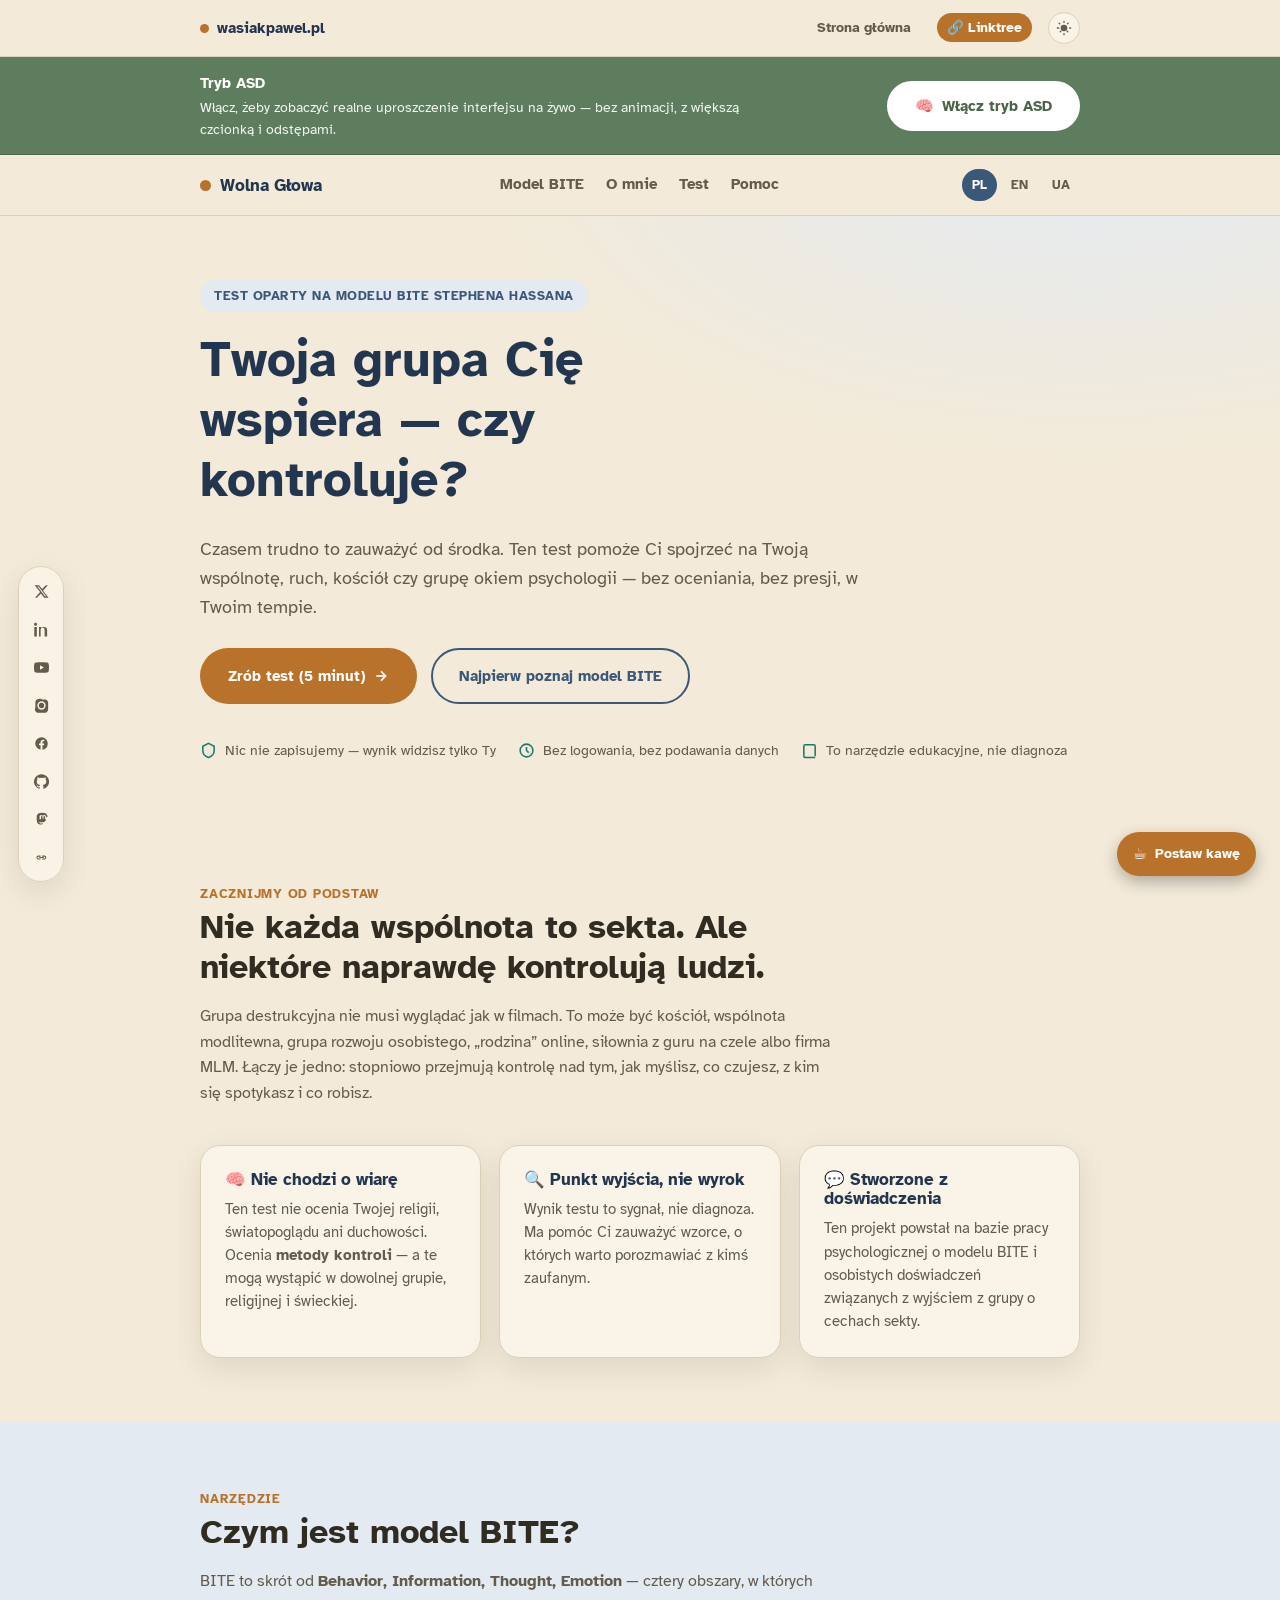
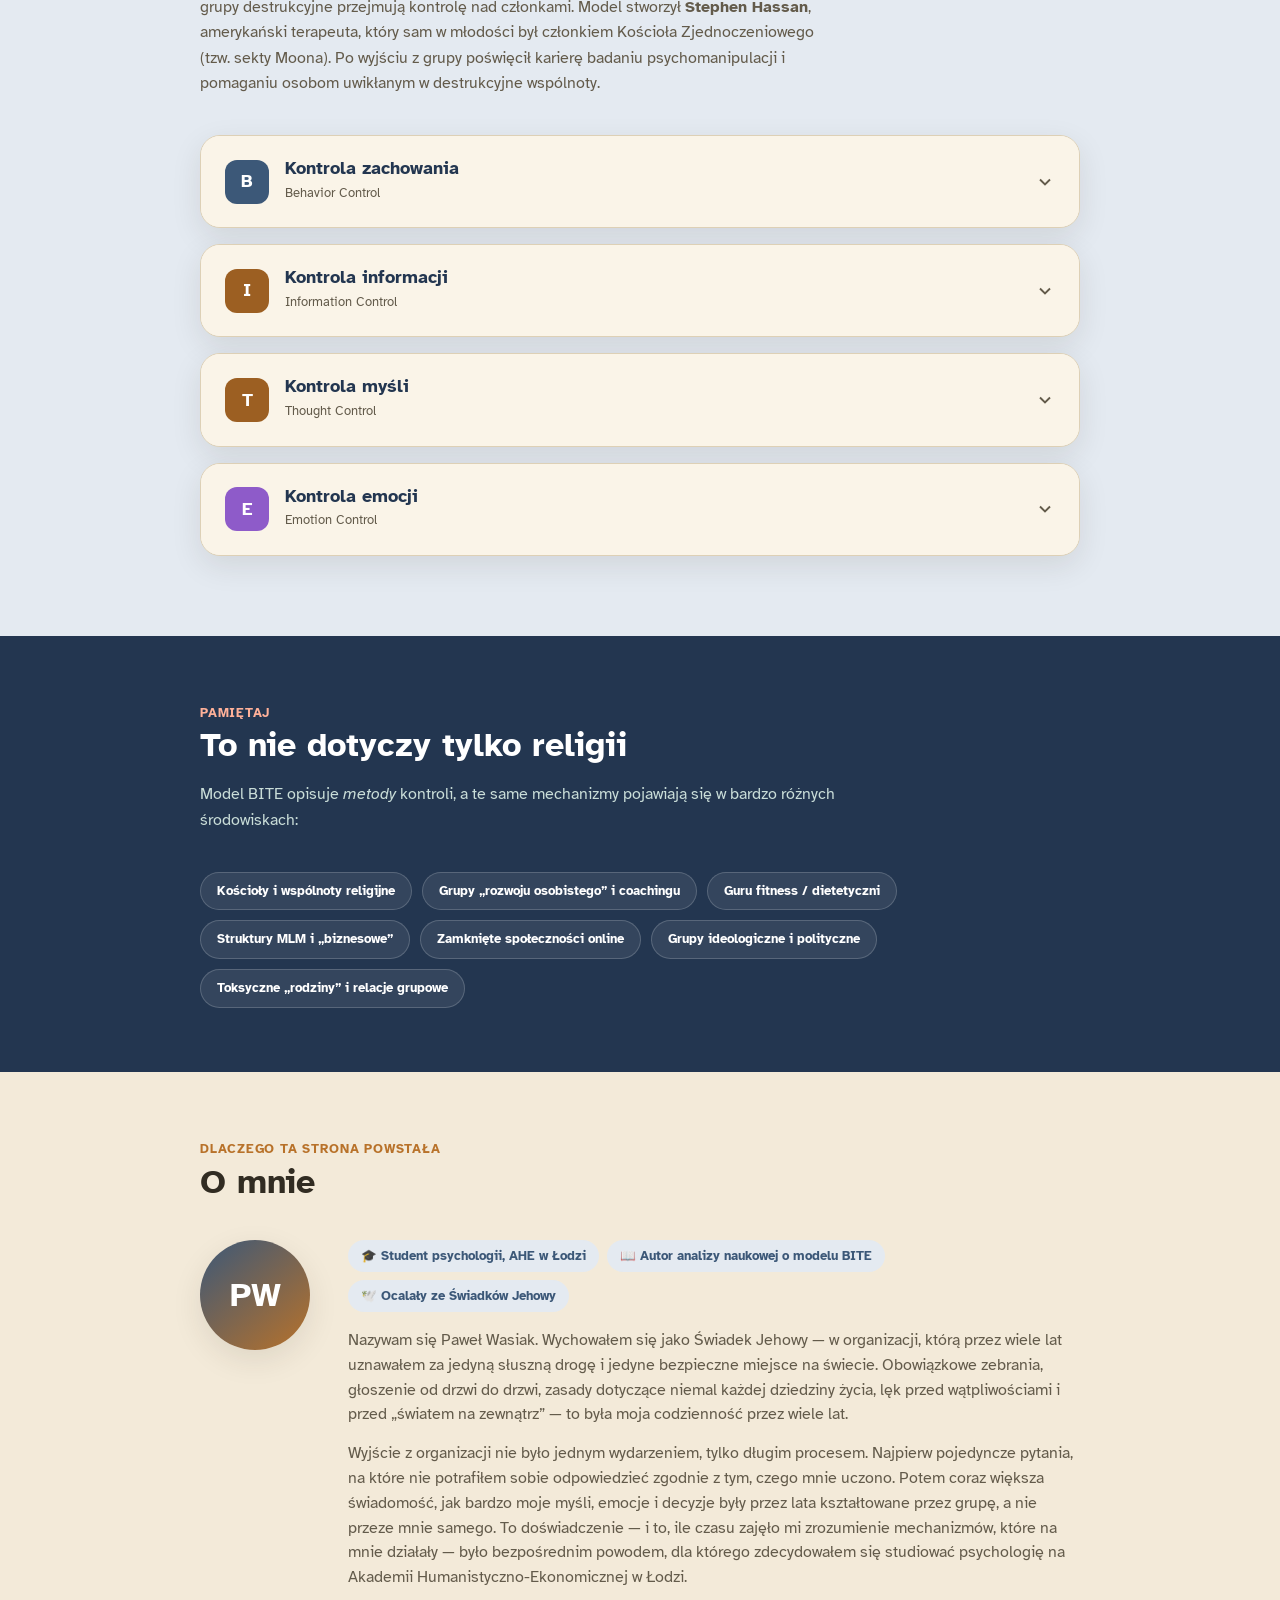
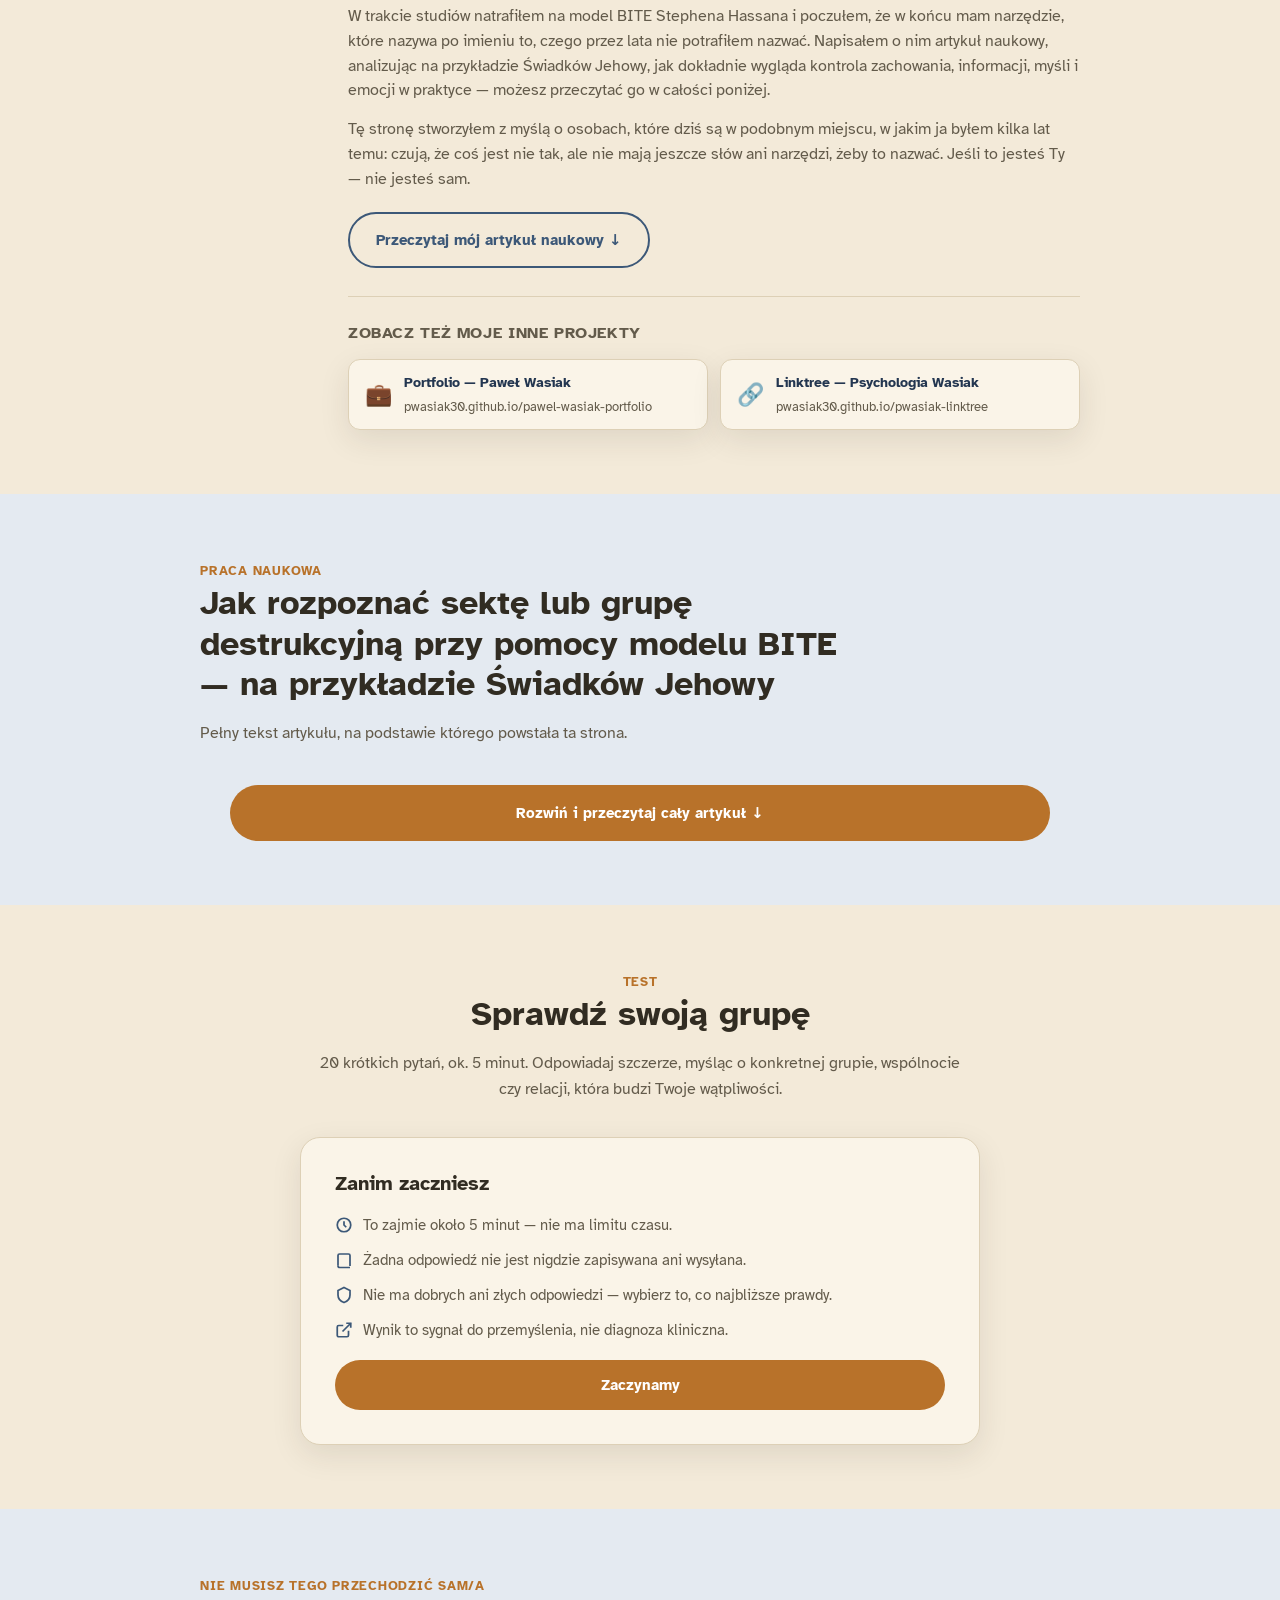
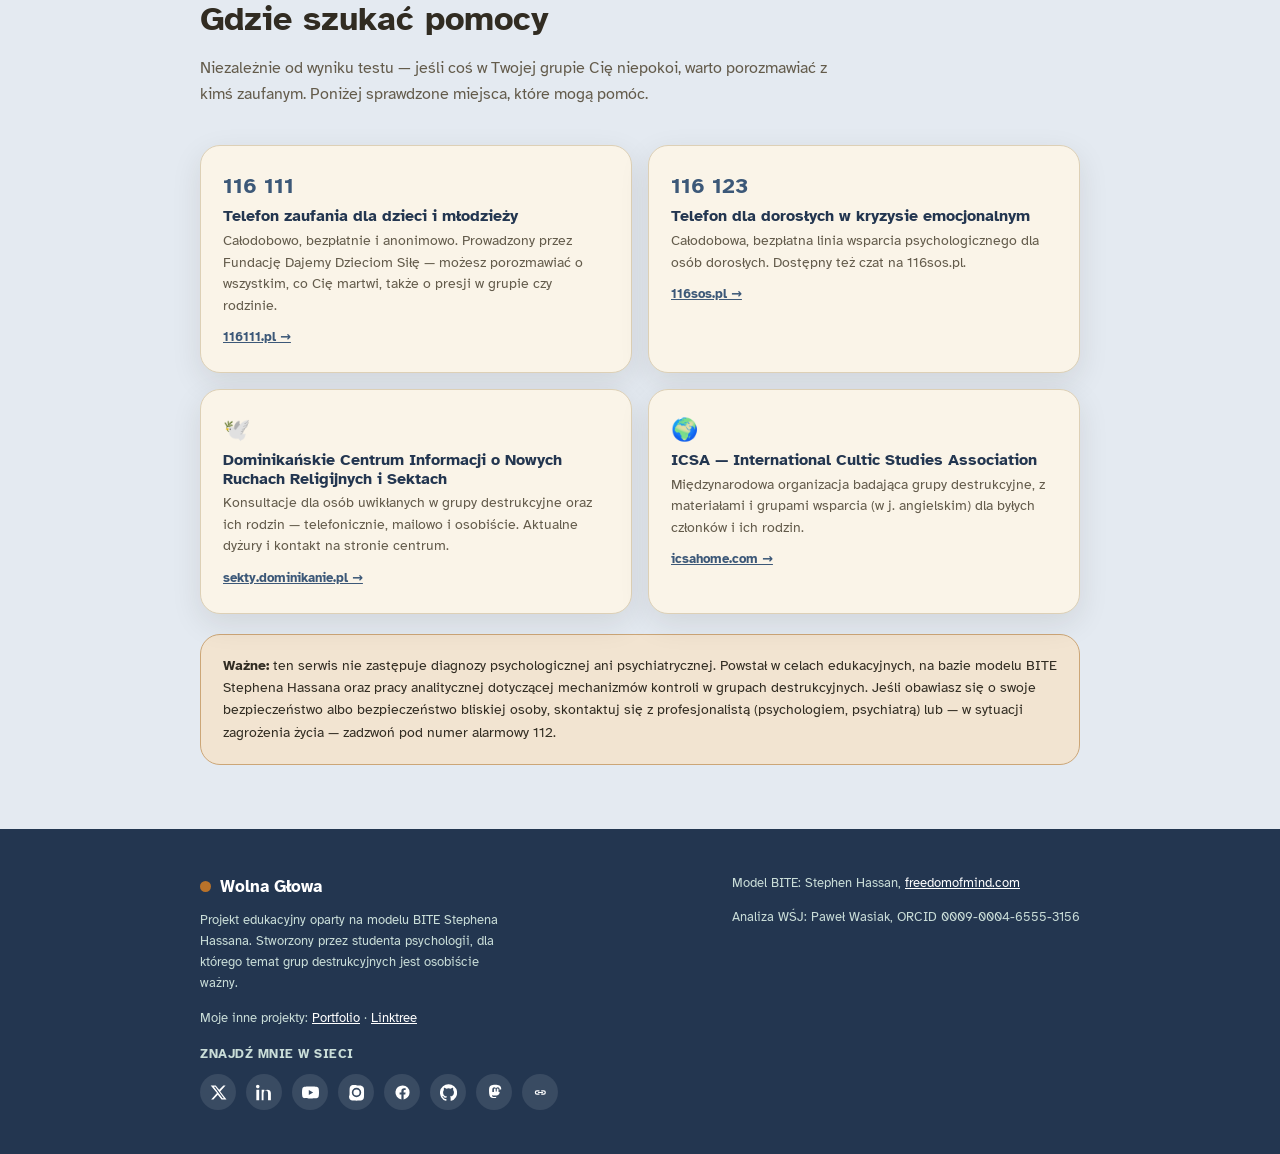
==== commit 8f46b12b: "Add files via upload" ====
--- a/index.html
+++ b/index.html
@@ -118,8 +118,8 @@
 <div class="sensory-banner" id="sensory-banner">
   <div class="wrap sensory-banner-inner">
     <div class="sensory-banner-text">
-      <strong>Ta strona testuje własne założenia.</strong>
-      <span class="text-sm">Włącz tryb ASD, żeby zobaczyć realne uproszczenie interfejsu na żywo.</span>
+      <strong>Tryb ASD</strong>
+      <span class="text-sm">Włącz, żeby zobaczyć realne uproszczenie interfejsu na żywo — bez animacji, z większą czcionką i odstępami.</span>
     </div>
     <button type="button" id="sensory-toggle" class="btn btn-sensory" aria-pressed="false">
       <span aria-hidden="true">🧠</span> Włącz tryb ASD
@@ -180,11 +180,6 @@
   <span class="coffee-label">Postaw kawę</span>
 </a>
 
-<button id="quick-exit" onclick="quickExit()" aria-label="Szybkie wyjście ze strony">
-  <svg width="14" height="14" viewBox="0 0 24 24" fill="none" stroke="currentColor" stroke-width="2.5"><line x1="18" y1="6" x2="6" y2="18"/><line x1="6" y1="6" x2="18" y2="18"/></svg>
-  Szybkie wyjście
-</button>
-<div class="exit-note">Jeśli ktoś może zobaczyć ten ekran — kliknij, a natychmiast przeniesiemy Cię na inną stronę i usuniemy tę z historii "wstecz".</div>
 
 <nav class="page-nav">
   <div class="navwrap">
@@ -723,10 +718,6 @@
   a.addEventListener('click', ()=> document.getElementById('nav-list').classList.remove('open'));
 });
 
-// ---------- Quick exit ----------
-function quickExit(){
-  window.location.replace("https://www.google.com/search?q=pogoda+dzi%C5%9B");
-}
 
 // ---------- BITE accordion ----------
 function toggleCat(headEl){
--- a/styles.css
+++ b/styles.css
@@ -3,45 +3,12 @@
      UWAGA: od przebudowy wg instrukcji projektu "Marka" ten plik jest
      ładowany PO styleguide.css i celowo NIE duplikuje jego resetu, zmiennych
      kolorów, typografii ani komponentów bazowych (.btn, .card, .chip, .wrap).
-     Zawiera tylko to, co jest unikalne dla tej podstrony: przycisk szybkiego
-     wyjścia, własny nawigacyjny pasek w-page (kotwice + przełącznik języka —
-     odrębny od topbar-component.html, który jest doklejony wyżej), akordeon
-     modelu BITE, quiz, wyniki, sekcję "o mnie", artykuł naukowy, stopkę oraz
+     Zawiera tylko to, co jest unikalne dla tej podstrony: własny nawigacyjny
+     pasek w-page (kotwice + przełącznik języka — odrębny od
+     topbar-component.html, który jest doklejony wyżej), akordeon modelu
+     BITE, quiz, wyniki, sekcję "o mnie", artykuł naukowy, stopkę oraz
      pływający przycisk wsparcia (Suppi).
      ========================================================================== */
-
-  /* Quick exit — zawsze w prawym górnym rogu (także na mobile), żeby nie
-     kolidować z pływającym paskiem social-fab (lewy dół / cały dół na
-     telefonie) ani z przyciskiem wsparcia Suppi (prawy dół). To funkcja
-     bezpieczeństwa, więc jej pozycja musi być stała i przewidywalna. */
-  #quick-exit{
-    position:fixed; top:14px; right:14px; z-index:9999;
-    background:var(--ink); color:#fff; border:none;
-    padding:10px 16px; border-radius:var(--radius-pill); font-family:var(--font-body);
-    font-weight:600; font-size:13px; cursor:pointer; box-shadow:0 6px 18px rgba(0,0,0,0.25);
-    display:flex; align-items:center; gap:6px;
-    opacity:0.92;
-  }
-  #quick-exit:hover{opacity:1; background:#000;}
-  .exit-note{
-    position:fixed; top:56px; right:14px; z-index:9998; max-width:220px;
-    background:var(--card); border:1px solid var(--line); border-radius:10px; padding:10px 12px;
-    font-size:11.5px; color:var(--ink-soft); box-shadow:var(--shadow); display:none;
-  }
-  #quick-exit:hover + .exit-note, .exit-note.show{display:block;}
-  @media (max-width:640px){
-    .exit-note{max-width:180px;}
-  }
-
-  /* Rezerwacja miejsca w topbar-component.html na fixed #quick-exit, żeby
-     jego prawy górny róg nie zasłaniał przełącznika jasny/ciemny topbara —
-     topbar i tak zawija się (flex-wrap) na węższych ekranach, więc to tylko
-     przesuwa próg zawijania trochę wcześniej. */
-  /* !important: topbar-component.html ships its own inline <style> placed
-     in <body>, AFTER this stylesheet in source order — same specificity
-     would let it win over this override, so it's needed here. */
-  .topbar-inner{ padding-right:180px !important; }
-  @media (max-width:900px){ .topbar-inner{ padding-right:20px !important; } }
 
   /* Nav w-page (kotwice do sekcji + przełącznik języka). To NIE jest
      topbar-component.html (ten jest wklejony osobno, wyżej, i prowadzi z
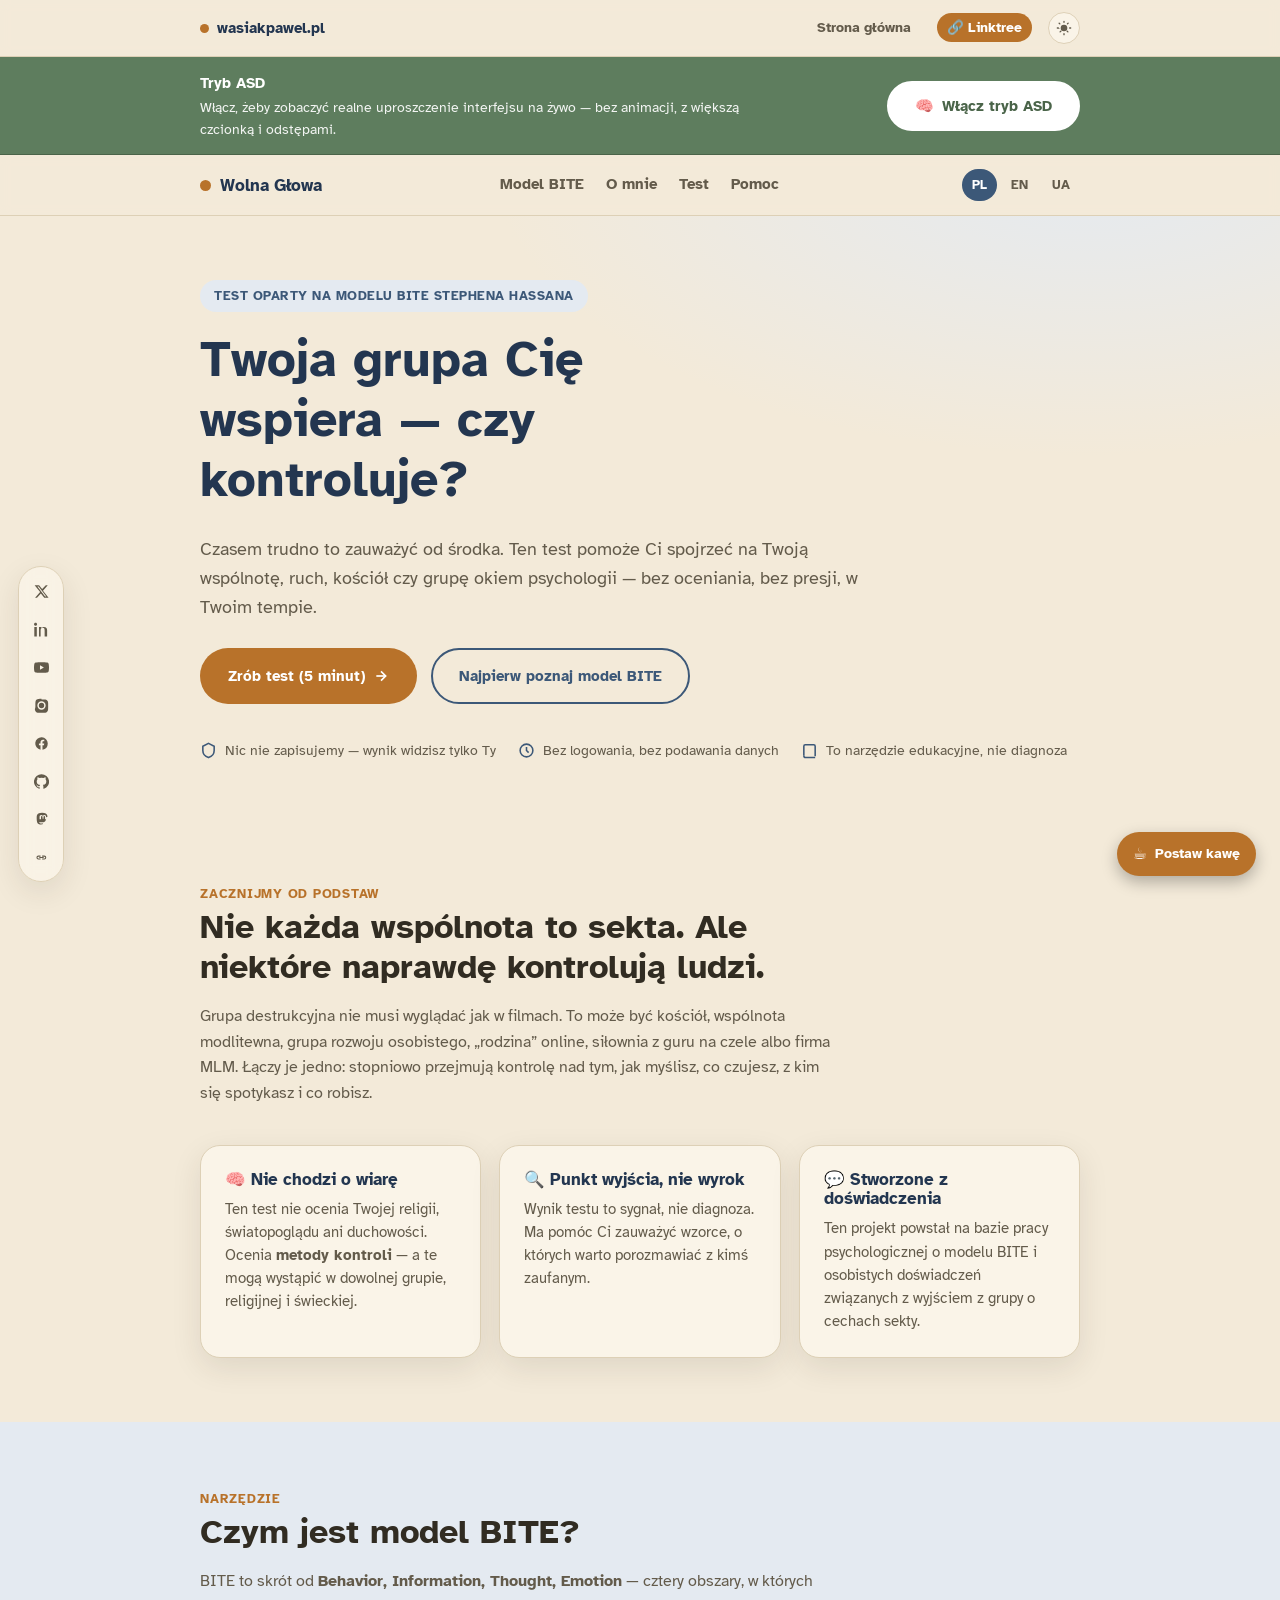
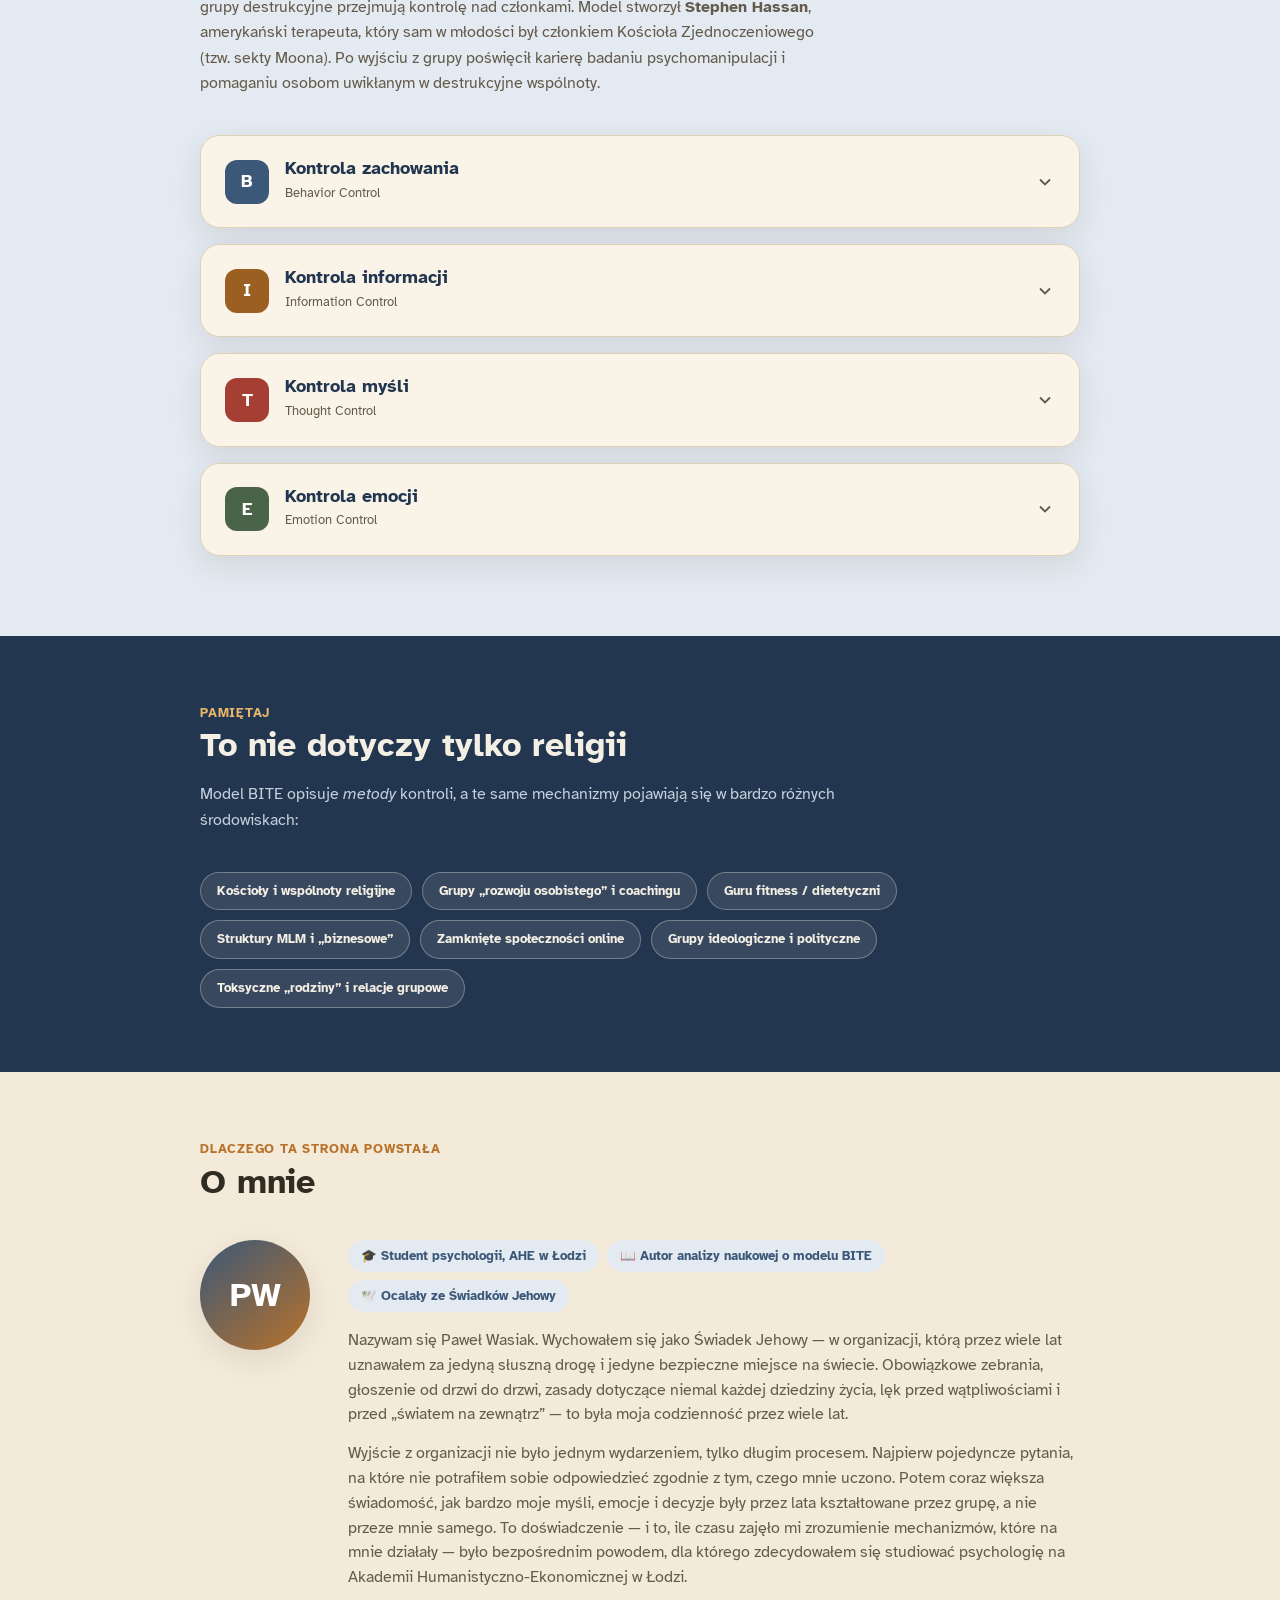
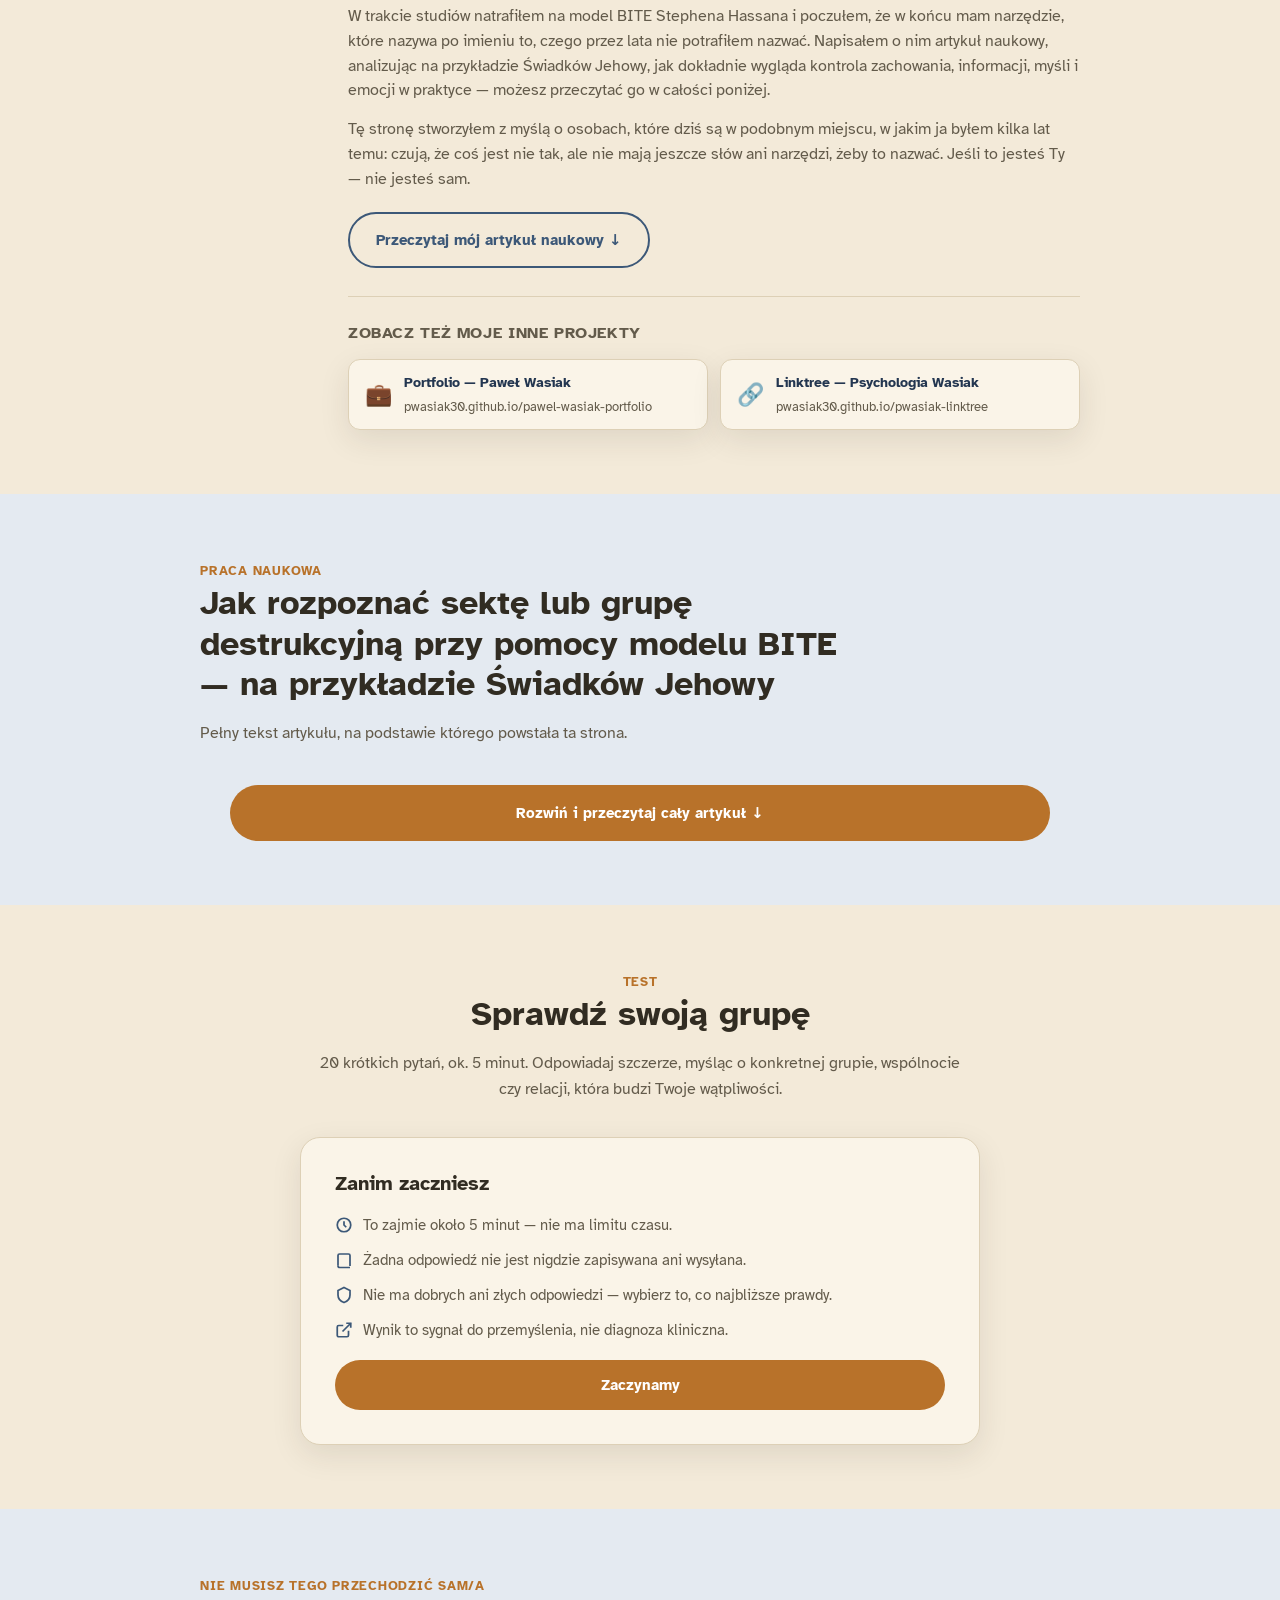
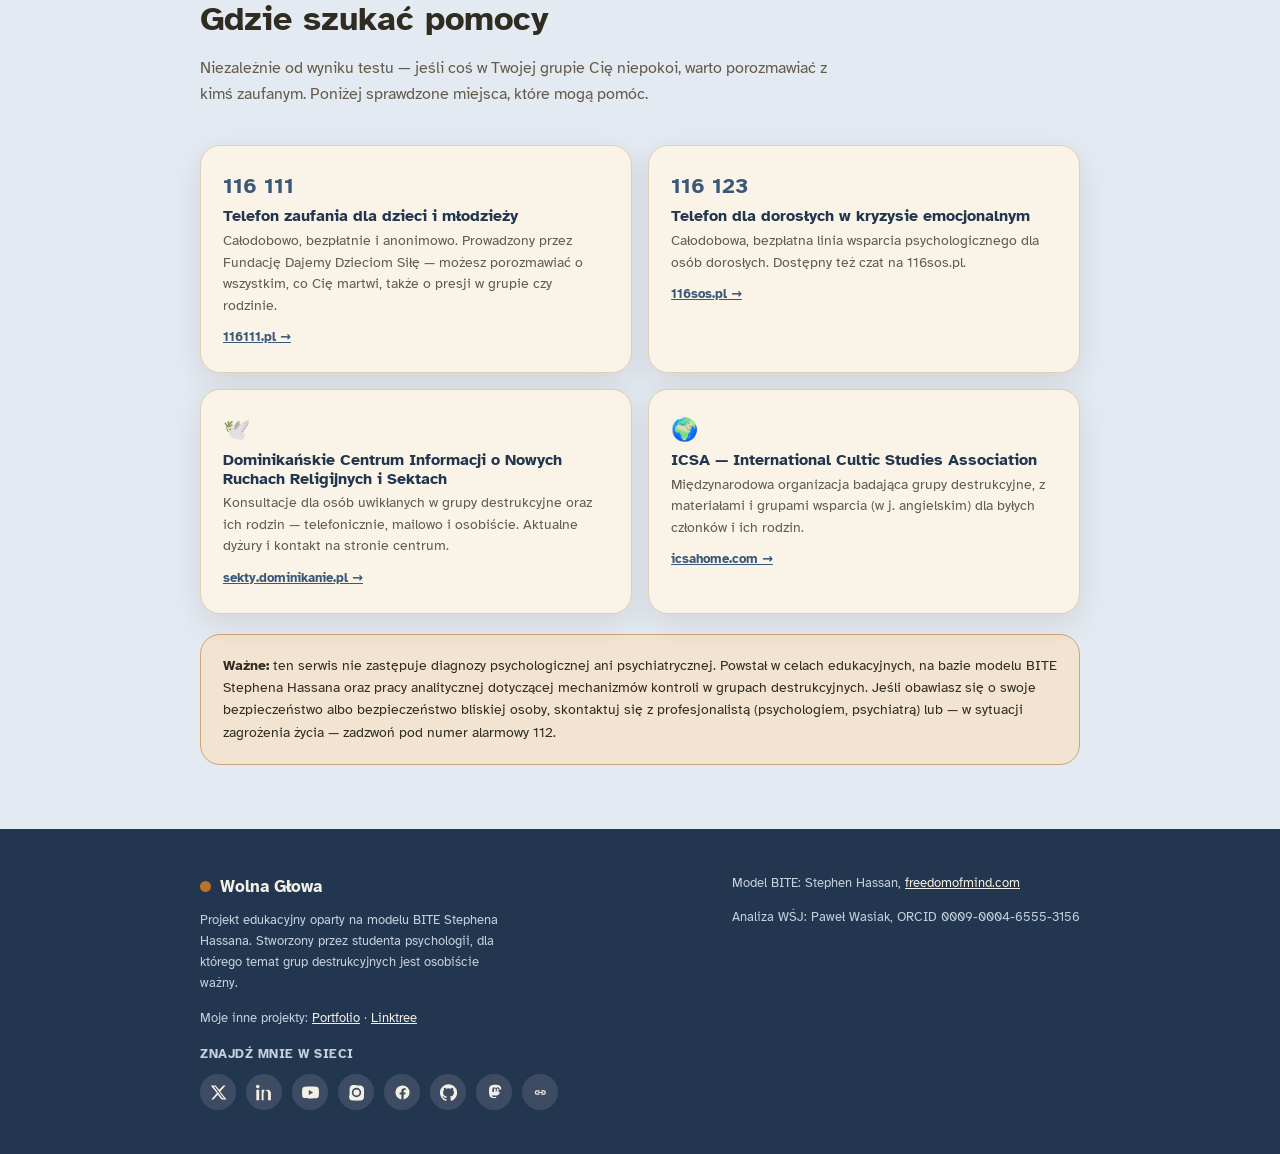
==== commit 5381d3d4: "Add files via upload" ====
--- a/index.html
+++ b/index.html
@@ -138,9 +138,14 @@
   var topbar = document.querySelector('.topbar');
 
   function updateStickyOffset(){
-    if(banner){ banner.style.top = (topbar ? topbar.offsetHeight : 0) + 'px'; }
+    var h = topbar ? topbar.offsetHeight : 0;
+    document.documentElement.style.setProperty('--topbar-h', h + 'px');
+    var nav = document.querySelector('nav.page-nav');
+    if(nav) document.documentElement.style.setProperty('--page-nav-h', nav.offsetHeight + 'px');
   }
   window.addEventListener('resize', updateStickyOffset);
+  document.addEventListener('DOMContentLoaded', updateStickyOffset);
+  window.addEventListener('load', updateStickyOffset);
   updateStickyOffset();
 
   function applySensory(on, persist){
@@ -212,15 +217,15 @@
     </div>
     <div class="trust-row">
       <div class="trust-item">
-        <svg width="17" height="17" viewBox="0 0 24 24" fill="none" stroke="#1a7a70" stroke-width="2.2"><path d="M12 2l8 4v6c0 5-3.5 8.5-8 10-4.5-1.5-8-5-8-10V6l8-4z"/></svg>
+        <svg width="17" height="17" viewBox="0 0 24 24" fill="none" stroke="currentColor" stroke-width="2.2"><path d="M12 2l8 4v6c0 5-3.5 8.5-8 10-4.5-1.5-8-5-8-10V6l8-4z"/></svg>
         Nic nie zapisujemy — wynik widzisz tylko Ty
       </div>
       <div class="trust-item">
-        <svg width="17" height="17" viewBox="0 0 24 24" fill="none" stroke="#1a7a70" stroke-width="2.2"><circle cx="12" cy="12" r="9"/><path d="M12 7v5l3 3"/></svg>
+        <svg width="17" height="17" viewBox="0 0 24 24" fill="none" stroke="currentColor" stroke-width="2.2"><circle cx="12" cy="12" r="9"/><path d="M12 7v5l3 3"/></svg>
         Bez logowania, bez podawania danych
       </div>
       <div class="trust-item">
-        <svg width="17" height="17" viewBox="0 0 24 24" fill="none" stroke="#1a7a70" stroke-width="2.2"><path d="M4 19.5V6a2 2 0 012-2h12a2 2 0 012 2v14"/><path d="M4 19.5A2.5 2.5 0 006.5 22H20"/></svg>
+        <svg width="17" height="17" viewBox="0 0 24 24" fill="none" stroke="currentColor" stroke-width="2.2"><path d="M4 19.5V6a2 2 0 012-2h12a2 2 0 012 2v14"/><path d="M4 19.5A2.5 2.5 0 006.5 22H20"/></svg>
         To narzędzie edukacyjne, nie diagnoza
       </div>
     </div>
@@ -373,7 +378,7 @@
 <section class="alt">
   <div class="wrap">
     <div class="section-head">
-      <span class="kicker" style="color:#ffb199;">Pamiętaj</span>
+      <span class="kicker">Pamiętaj</span>
       <h2>To nie dotyczy tylko religii</h2>
       <p class="sub">Model BITE opisuje <em>metody</em> kontroli, a te same mechanizmy pojawiają się w bardzo różnych środowiskach:</p>
     </div>
@@ -657,9 +662,9 @@
 <footer>
   <div class="wrap foot-wrap">
     <div>
-      <div class="brand" style="color:#fff;"><span class="brand-dot"></span> Wolna Głowa</div>
-      <p class="small" style="color:#c9ddd8; max-width:40ch; margin-top:10px;">Projekt edukacyjny oparty na modelu BITE Stephena Hassana. Stworzony przez studenta psychologii, dla którego temat grup destrukcyjnych jest osobiście ważny.</p>
-      <p class="small" style="color:#c9ddd8; margin-top:14px;">Moje inne projekty: <a href="https://pwasiak30.github.io/pawel-wasiak-portfolio/" target="_blank" rel="noopener">Portfolio</a> · <a href="https://pwasiak30.github.io/pwasiak-linktree/" target="_blank" rel="noopener">Linktree</a></p>
+      <div class="brand"><span class="brand-dot"></span> Wolna Głowa</div>
+      <p class="small" style="max-width:40ch; margin-top:10px;">Projekt edukacyjny oparty na modelu BITE Stephena Hassana. Stworzony przez studenta psychologii, dla którego temat grup destrukcyjnych jest osobiście ważny.</p>
+      <p class="small" style="margin-top:14px;">Moje inne projekty: <a href="https://pwasiak30.github.io/pawel-wasiak-portfolio/" target="_blank" rel="noopener">Portfolio</a> · <a href="https://pwasiak30.github.io/pwasiak-linktree/" target="_blank" rel="noopener">Linktree</a></p>
       <p class="footer-social-label">Znajdź mnie w sieci</p>
 <ul class="social-links">
   <li><a href="https://x.com/wasiak_dsm" target="_blank" rel="noopener" aria-label="X (Twitter)">
@@ -689,8 +694,8 @@
 </ul>
     </div>
     <div class="small">
-      <p style="color:#c9ddd8;">Model BITE: Stephen Hassan, <a href="https://freedomofmind.com/" target="_blank" rel="noopener">freedomofmind.com</a></p>
-      <p style="color:#c9ddd8;">Analiza WŚJ: Paweł Wasiak, ORCID 0009-0004-6555-3156</p>
+      <p>Model BITE: Stephen Hassan, <a href="https://freedomofmind.com/" target="_blank" rel="noopener">freedomofmind.com</a></p>
+      <p>Analiza WŚJ: Paweł Wasiak, ORCID 0009-0004-6555-3156</p>
     </div>
   </div>
 </footer>
@@ -746,10 +751,10 @@
 
 // ---------- Quiz data ----------
 const CATS = {
-  behavior: {label:'Kontrola zachowania', color:'#1a7a70'},
-  info:     {label:'Kontrola informacji', color:'#d6890a'},
-  thought:  {label:'Kontrola myśli', color:'#e8543f'},
-  emotion:  {label:'Kontrola emocji', color:'#8e5bc9'}
+  behavior: {label:'Kontrola zachowania', color:'var(--bite-b)'},
+  info:     {label:'Kontrola informacji', color:'var(--bite-i)'},
+  thought:  {label:'Kontrola myśli', color:'var(--bite-t)'},
+  emotion:  {label:'Kontrola emocji', color:'var(--bite-e)'}
 };
 
 const QUESTIONS = [
@@ -869,7 +874,7 @@
   }
 
   const catLabels = {behavior:'Zachowanie', info:'Informacje', thought:'Myśli', emotion:'Emocje'};
-  const catColors = {behavior:'#1a7a70', info:'#d6890a', thought:'#e8543f', emotion:'#8e5bc9'};
+  const catColors = {behavior:'var(--bite-b)', info:'var(--bite-i)', thought:'var(--bite-t)', emotion:'var(--bite-e)'};
   const maxCat = 15;
 
   let barsHtml = '';
@@ -882,7 +887,7 @@
   });
 
   document.getElementById('result-content').innerHTML = `
-    <div class="result-badge" style="background:${color}22; color:${colorDark};">${level}</div>
+    <div class="result-badge" style="background:color-mix(in srgb, ${color} 16%, transparent); color:${colorDark};">${level}</div>
     <h3 style="font-size:24px; margin-bottom:10px;">${headline}</h3>
     <p style="color:var(--ink-soft); margin-bottom:26px;">${body}</p>
     <h4 style="font-size:15px; color:var(--teal-900); margin-bottom:14px;">Rozkład wyniku wg obszarów modelu BITE</h4>
--- a/styles.css
+++ b/styles.css
@@ -10,12 +10,50 @@
      pływający przycisk wsparcia (Suppi).
      ========================================================================== */
 
+
+  /* Pas „alt” i stopka NIE używają --teal-900. Od palety 2026-08-17 ta
+     zmienna w ciemnym motywie jest jasnym kolorem tekstu (#dfe7ee), więc
+     białe napisy na section.alt i w stopce znikały. --band zostaje ciemny
+     w obu motywach. --bite-* to stałe wypełnienia (biały tekst), bo
+     --teal-600/--coral w ciemnym motywie jaśnieją i białe litery się gubią. */
+  :root{
+    --band:#233650;
+    --band-ink:#f4efe4;
+    --band-muted:#c5d0dc;
+    --band-accent:#e7b56a;
+    --bite-b:#3c5878;
+    --bite-i:#9c5f22;
+    --bite-t:#a53e33;
+    --bite-e:#4a6449;
+  }
+  @media (prefers-color-scheme: dark){
+    :root:not([data-theme="light"]){
+      --band:#12161b;
+      --band-ink:#e9e4d8;
+      --band-muted:#b3ac9c;
+    }
+  }
+  :root[data-theme="dark"]{
+    --band:#12161b;
+    --band-ink:#e9e4d8;
+    --band-muted:#b3ac9c;
+  }
+  :root[data-theme="light"]{
+    --band:#233650;
+    --band-ink:#f4efe4;
+    --band-muted:#c5d0dc;
+  }
+
+  /* Baner ASD zostaje w treści, ale nie jest sticky. Inaczej razem z topbarem
+     przykrywa lokalne menu (Model BITE / język), które miało top:0. */
+  .sensory-banner{position:relative; top:auto;}
   /* Nav w-page (kotwice do sekcji + przełącznik języka). To NIE jest
      topbar-component.html (ten jest wklejony osobno, wyżej, i prowadzi z
      powrotem do wasiakpawel.pl) — to lokalna nawigacja specyficzna dla tej
      jednostronicowej podstrony. */
   nav.page-nav{
-    position:sticky; top:0; z-index:500; background:color-mix(in srgb, var(--paper) 92%, transparent);
+    position:sticky; top:var(--topbar-h, 58px); z-index:998;
+    background:color-mix(in srgb, var(--paper) 92%, transparent);
     backdrop-filter:blur(6px); border-bottom:1px solid var(--line);
   }
   nav.page-nav .navwrap{
@@ -68,12 +106,14 @@
 
   .trust-row{display:flex; gap:22px; flex-wrap:wrap; margin-top:36px; font-size:13.5px; color:var(--ink-soft);}
   .trust-item{display:flex; align-items:center; gap:8px;}
-  .trust-item svg{flex:none;}
+  .trust-item svg{flex:none; color:var(--teal-600);}
 
   section{padding:64px 0;}
-  section.alt{background:var(--teal-900); color:#fff;}
-  section.alt h2, section.alt h3{color:#fff;}
-  section.alt .sub{color:#c9ddd8;}
+  section[id]{scroll-margin-top:calc(var(--topbar-h, 58px) + var(--page-nav-h, 64px));}
+  section.alt{background:var(--band); color:var(--band-muted);}
+  section.alt h2, section.alt h3{color:var(--band-ink);}
+  section.alt .sub{color:var(--band-muted);}
+  section.alt .kicker{color:var(--band-accent);}
   .section-head{max-width:640px; margin-bottom:38px;}
   .kicker{color:var(--coral); font-weight:700; font-size:12.5px; text-transform:uppercase; letter-spacing:.06em;}
   .sub{color:var(--ink-soft); font-size:16px;}
@@ -120,14 +160,18 @@
   .example-box blockquote{
     margin:8px 0; padding-left:12px; border-left:3px solid var(--line); font-style:italic; color:var(--ink-soft); font-size:13.5px;
   }
-  .c-behavior{background:var(--teal-600);}
-  .c-info{background:var(--amber-dark);}
-  .c-thought{background:var(--coral-dark);}
-  .c-emotion{background:#8e5bc9;}
+  .c-behavior{background:var(--bite-b);}
+  .c-info{background:var(--bite-i);}
+  .c-thought{background:var(--bite-t);}
+  .c-emotion{background:var(--bite-e);}
 
   /* Other groups strip (na ciemnym tle section.alt — lokalny wariant .chip) */
   .chips{display:flex; flex-wrap:wrap; gap:10px; margin-top:18px;}
-  .chips .chip{background:rgba(255,255,255,0.08); border:1px solid rgba(255,255,255,0.18); color:#fff; padding:8px 16px;}
+  .chips .chip{
+    background:color-mix(in srgb, var(--band-ink) 10%, transparent);
+    border:1px solid color-mix(in srgb, var(--band-ink) 32%, transparent);
+    color:var(--band-ink); padding:8px 16px;
+  }
 
   /* Quiz */
   .quiz-card{
@@ -207,8 +251,8 @@
   .related-link-sub{display:block; font-size:12.5px; color:var(--ink-soft); margin-top:2px;}
 
   /* Znajdź mnie w sieci — rząd ikon social-links w stopce (social-links-component.html) */
-  .footer-social-label{font-size:12.5px; font-weight:700; text-transform:uppercase; letter-spacing:.04em; color:#c9ddd8; margin:16px 0 10px;}
-  footer .social-links a{background:rgba(255,255,255,0.1); color:#fff;}
+  .footer-social-label{font-size:12.5px; font-weight:700; text-transform:uppercase; letter-spacing:.04em; color:var(--band-muted); margin:16px 0 10px;}
+  footer .social-links a{background:color-mix(in srgb, var(--band-ink) 12%, transparent); color:var(--band-ink);}
   footer .social-links a:hover{background:var(--coral); color:#fff;}
 
   /* Article */
@@ -244,8 +288,12 @@
   }
   details.article-toggle > summary::-webkit-details-marker{display:none;}
 
-  footer{padding:44px 0; background:var(--teal-900); color:#c9ddd8; font-size:13.5px;}
-  footer a{color:#fff;}
+  footer{padding:44px 0; background:var(--band); color:var(--band-muted); font-size:13.5px;}
+  footer .brand,
+  footer .small,
+  footer p{color:var(--band-muted);}
+  footer .brand{color:var(--band-ink);}
+  footer a{color:var(--band-ink);}
   footer .foot-wrap{display:flex; justify-content:space-between; flex-wrap:wrap; gap:16px;}
 
   .hidden{display:none !important;}
@@ -270,8 +318,26 @@
     transform:translateY(-2px); box-shadow:0 9px 20px rgba(0,0,0,0.34); background:var(--amber-dark); color:#fff;
   }
   .coffee-fab .coffee-icon{font-size:16px; line-height:1;}
-  @media (max-width:480px){
-    .coffee-fab{right:12px; bottom:70px; padding:10px 14px; font-size:13px;}
+  @media (max-width:640px){
+    body{padding-bottom:72px;}
+    header.hero{padding:18px 0 24px;}
+    header.hero .eyebrow{margin-bottom:10px;}
+    header.hero .lede{font-size:16.5px; margin-bottom:0;}
+    header.hero .cta-row{margin-top:14px;}
+    header.hero .trust-row{margin-top:18px;}
+    .coffee-fab{right:12px; bottom:70px; padding:12px; min-width:44px; min-height:44px; justify-content:center;}
+    .coffee-fab .coffee-label{
+      position:absolute; width:1px; height:1px; padding:0; margin:-1px;
+      overflow:hidden; clip:rect(0,0,0,0); white-space:nowrap; border:0;
+    }
+    /* Baner ASD na tej stronie jest w jednym rzędzie — pełna szerokość
+       zjadała pierwszy ekran i przykrywała „Zrób test”. */
+    .sensory-banner-text .text-sm{display:none;}
+    .sensory-banner-inner{
+      flex-direction:row; align-items:center; text-align:left;
+      padding:10px 14px; gap:10px;
+    }
+    .btn-sensory{width:auto; padding:10px 14px;}
   }
   @media (min-width:900px){
     .coffee-fab{right:24px; bottom:24px;}
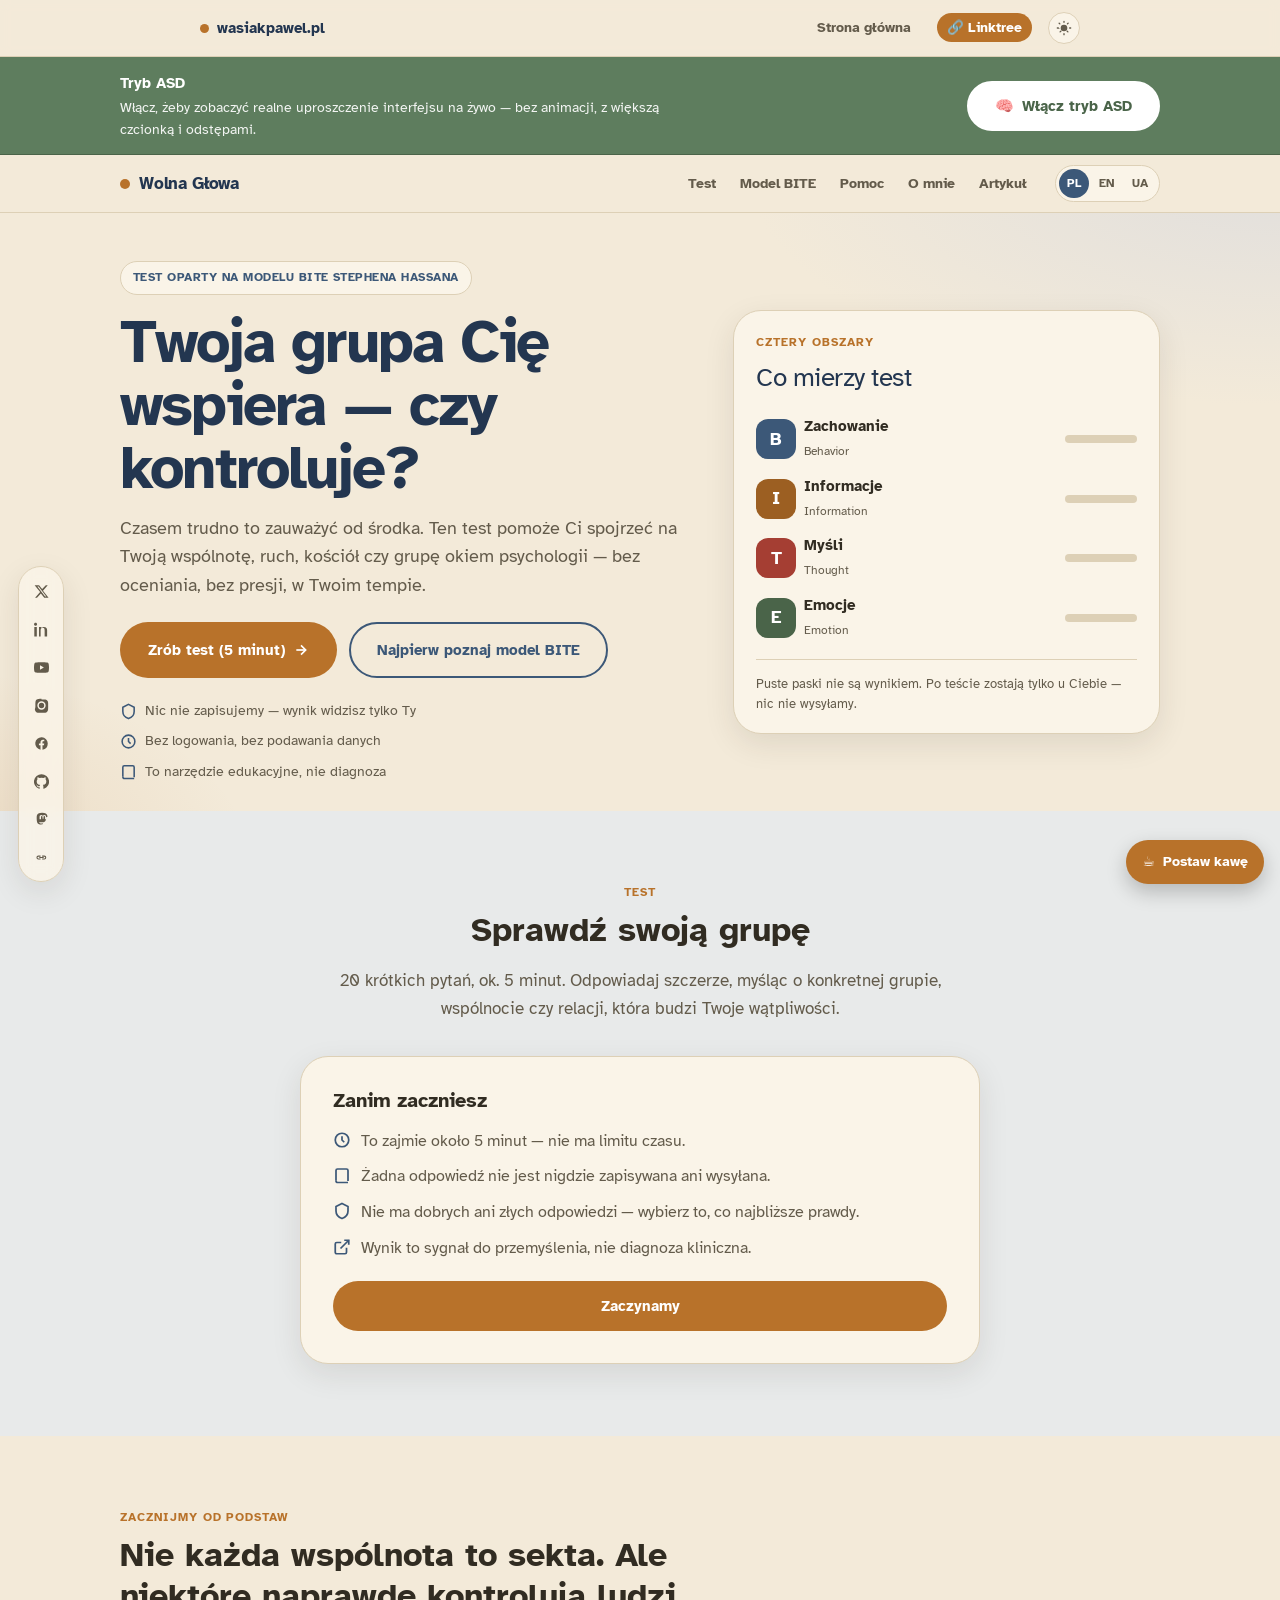
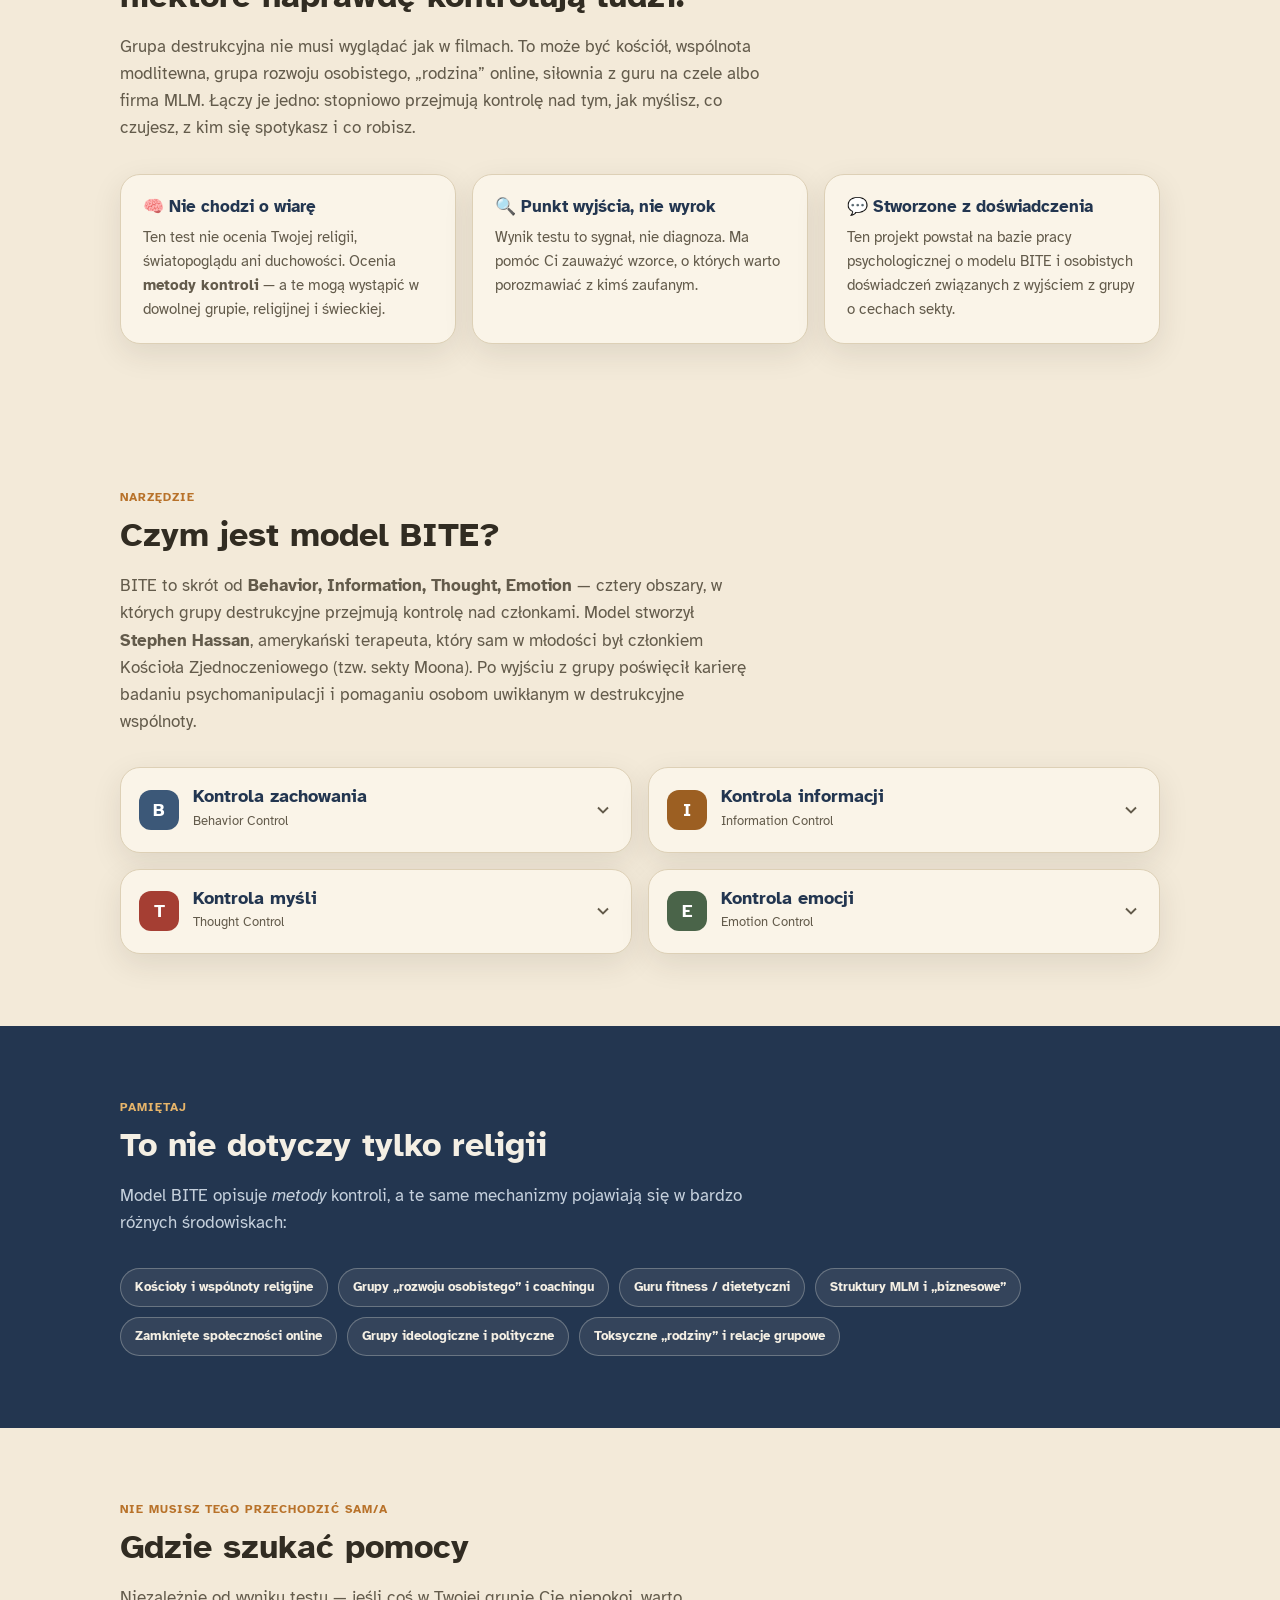
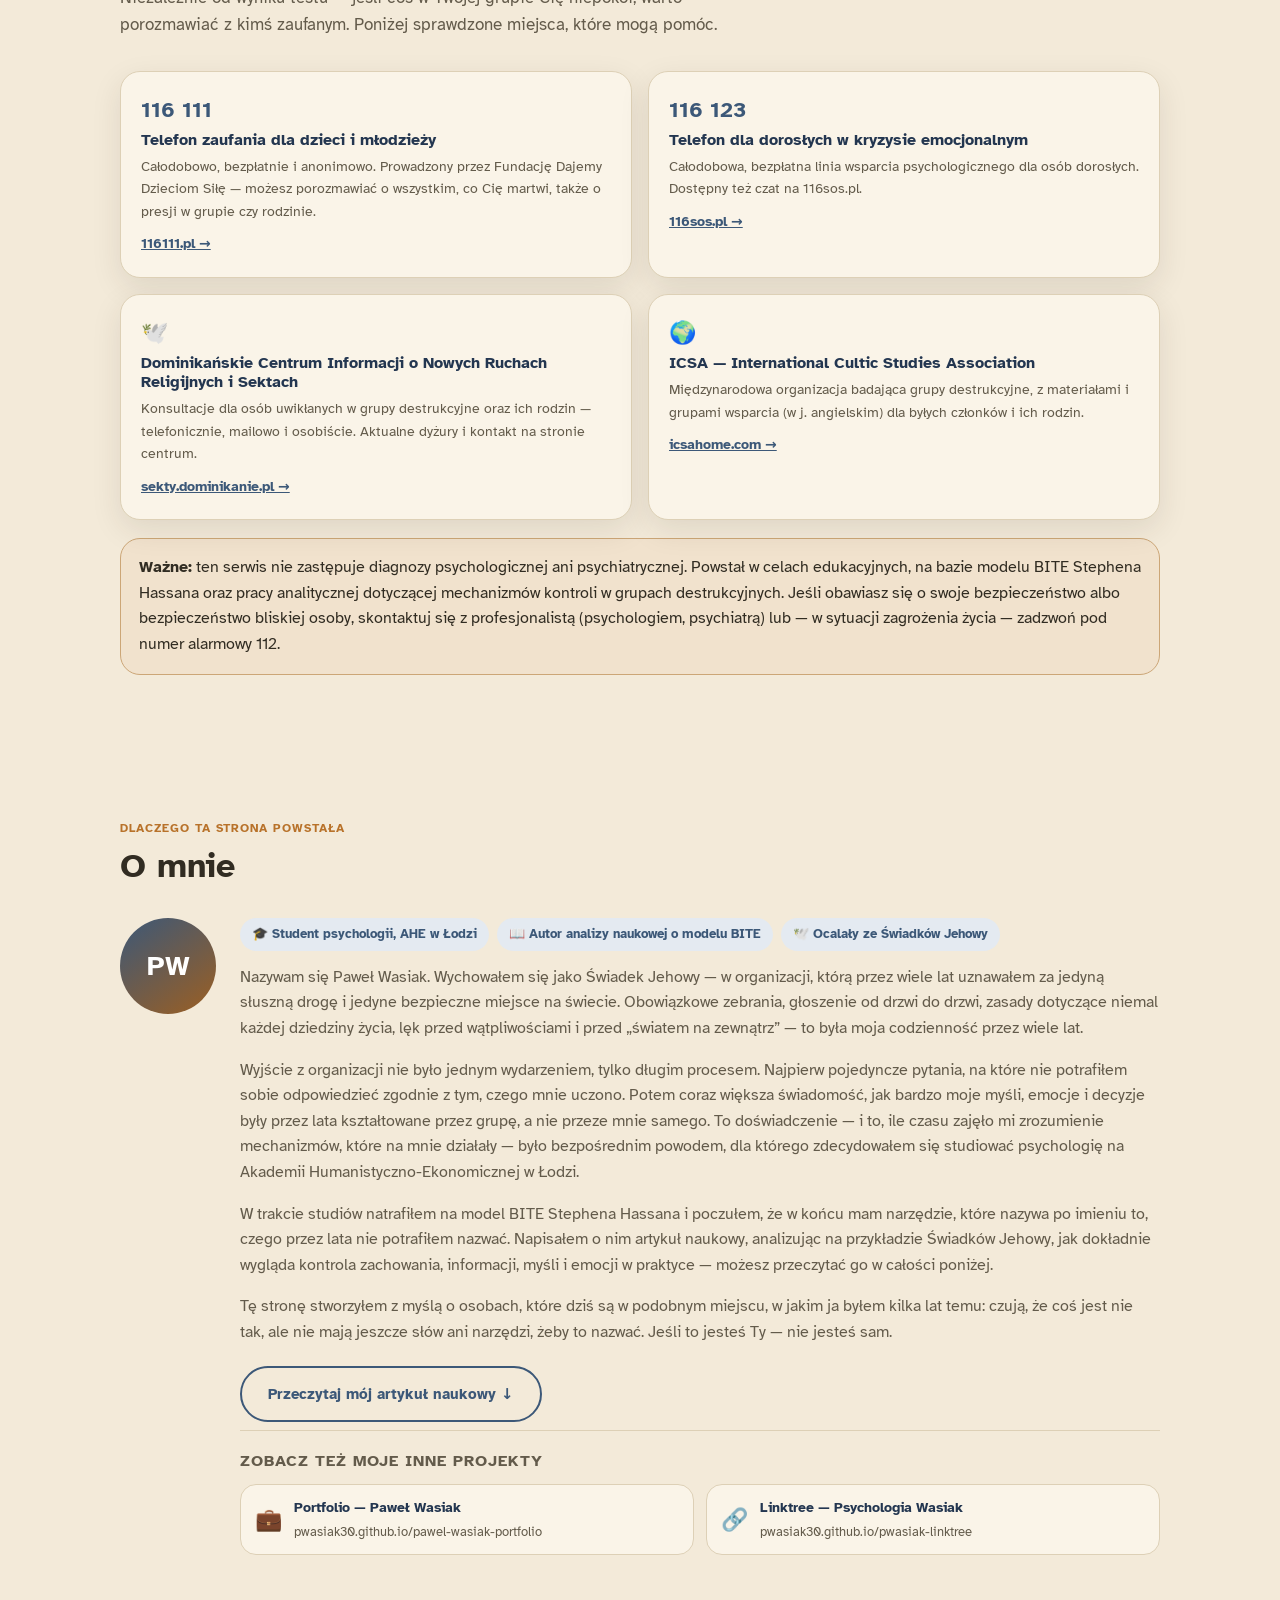
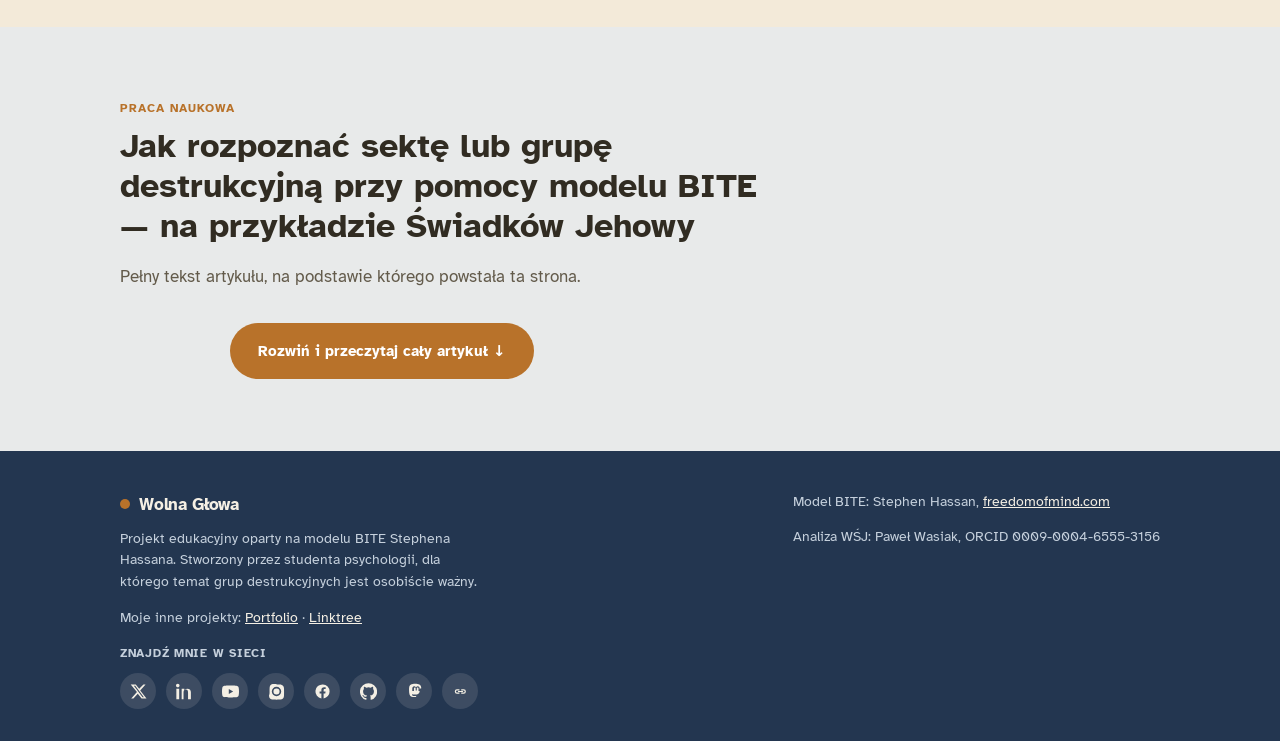
==== commit f1967dcc: "Add files via upload" ====
--- a/index.html
+++ b/index.html
@@ -190,10 +190,11 @@
   <div class="navwrap">
     <a href="#top" class="brand"><span class="brand-dot"></span> Wolna Głowa</a>
     <ul id="nav-list">
+      <li><a class="navlink" href="#test">Test</a></li>
       <li><a class="navlink" href="#model">Model BITE</a></li>
+      <li><a class="navlink" href="#pomoc">Pomoc</a></li>
       <li><a class="navlink" href="#o-mnie">O mnie</a></li>
-      <li><a class="navlink" href="#test">Test</a></li>
-      <li><a class="navlink" href="#pomoc">Pomoc</a></li>
+      <li><a class="navlink" href="#artykul">Artykuł</a></li>
     </ul>
     <span class="lang-switch" aria-label="Wybór języka"><a href="index.html" class="active" lang="pl">PL</a><a href="en.html" lang="en">EN</a><a href="uk.html" lang="uk">UA</a></span>
     <button id="nav-toggle" aria-label="Otwórz menu" onclick="toggleNav()">
@@ -204,7 +205,8 @@
 
 <a id="top"></a>
 <header class="hero">
-  <div class="wrap">
+  <div class="wrap hero-grid">
+    <div class="hero-copy">
     <span class="eyebrow">Test oparty na modelu BITE Stephena Hassana</span>
     <h1 class="title">Twoja grupa Cię wspiera — czy kontroluje?</h1>
     <p class="lede">Czasem trudno to zauważyć od środka. Ten test pomoże Ci spojrzeć na Twoją wspólnotę, ruch, kościół czy grupę okiem psychologii — bez oceniania, bez presji, w Twoim tempie.</p>
@@ -229,8 +231,59 @@
         To narzędzie edukacyjne, nie diagnoza
       </div>
     </div>
+    </div>
+      <aside class="hero-panel" aria-label="Model BITE">
+        <p class="hero-panel-kicker">Cztery obszary</p>
+        <p class="hero-panel-title">Co mierzy test</p>
+        <ol class="bite-preview">
+          <li><span class="bite-num c-behavior">B</span><span><strong>Zachowanie</strong><small>Behavior</small></span><span class="meter" aria-hidden="true"><i></i></span></li>
+          <li><span class="bite-num c-info">I</span><span><strong>Informacje</strong><small>Information</small></span><span class="meter" aria-hidden="true"><i></i></span></li>
+          <li><span class="bite-num c-thought">T</span><span><strong>Myśli</strong><small>Thought</small></span><span class="meter" aria-hidden="true"><i></i></span></li>
+          <li><span class="bite-num c-emotion">E</span><span><strong>Emocje</strong><small>Emotion</small></span><span class="meter" aria-hidden="true"><i></i></span></li>
+        </ol>
+        <p class="hero-panel-note">Puste paski nie są wynikiem. Po teście zostają tylko u Ciebie — nic nie wysyłamy.</p>
+      </aside>
   </div>
 </header>
+
+<section id="test">
+  <div class="wrap-narrow">
+    <div class="section-head center" style="margin:0 auto 34px auto;">
+      <span class="kicker">Test</span>
+      <h2>Sprawdź swoją grupę</h2>
+      <p class="sub">20 krótkich pytań, ok. 5 minut. Odpowiadaj szczerze, myśląc o konkretnej grupie, wspólnocie czy relacji, która budzi Twoje wątpliwości.</p>
+    </div>
+
+    <div class="quiz-card" id="quiz-intro-card">
+      <h3 style="margin-bottom:14px;">Zanim zaczniesz</h3>
+      <ul class="quiz-intro-list">
+        <li><svg width="18" height="18" viewBox="0 0 24 24" fill="none" stroke="currentColor" stroke-width="2.3"><circle cx="12" cy="12" r="9"/><path d="M12 7v5l3 3"/></svg> To zajmie około 5 minut — nie ma limitu czasu.</li>
+        <li><svg width="18" height="18" viewBox="0 0 24 24" fill="none" stroke="currentColor" stroke-width="2.3"><path d="M4 19.5V6a2 2 0 012-2h12a2 2 0 012 2v14"/><path d="M4 19.5A2.5 2.5 0 006.5 22H20"/></svg> Żadna odpowiedź nie jest nigdzie zapisywana ani wysyłana.</li>
+        <li><svg width="18" height="18" viewBox="0 0 24 24" fill="none" stroke="currentColor" stroke-width="2.3"><path d="M12 2l8 4v6c0 5-3.5 8.5-8 10-4.5-1.5-8-5-8-10V6l8-4z"/></svg> Nie ma dobrych ani złych odpowiedzi — wybierz to, co najbliższe prawdy.</li>
+        <li><svg width="18" height="18" viewBox="0 0 24 24" fill="none" stroke="currentColor" stroke-width="2.3"><path d="M18 13v6a2 2 0 01-2 2H5a2 2 0 01-2-2V8a2 2 0 012-2h6"/><path d="M15 3h6v6"/><path d="M10 14L21 3"/></svg> Wynik to sygnał do przemyślenia, nie diagnoza kliniczna.</li>
+      </ul>
+      <button class="btn btn-primary btn-wide" onclick="startQuiz()">Zaczynamy</button>
+    </div>
+
+    <div class="quiz-card hidden" id="quiz-card">
+      <div class="progress-wrap">
+        <div class="progress-label"><span id="progress-text">Pytanie 1 z 20</span><span id="progress-pct">5%</span></div>
+        <div class="progress-bar"><div class="progress-fill" id="progress-fill"></div></div>
+      </div>
+      <span class="q-cat" id="q-cat">Kontrola zachowania</span>
+      <div class="q-text" id="q-text">…</div>
+      <div class="answers" id="answers"></div>
+      <div class="quiz-nav">
+        <button class="btn btn-ghost" id="btn-back" onclick="prevQ()">Wstecz</button>
+        <button class="btn btn-primary" id="btn-next" onclick="nextQ()" disabled>Dalej</button>
+      </div>
+    </div>
+
+    <div class="quiz-card hidden" id="result-card">
+      <div id="result-content"></div>
+    </div>
+  </div>
+</section>
 
 <section id="czym-jest">
   <div class="wrap">
@@ -256,7 +309,7 @@
   </div>
 </section>
 
-<section id="model" style="background:var(--teal-100);">
+<section id="model">
   <div class="wrap">
     <div class="section-head">
       <span class="kicker">Narzędzie</span>
@@ -264,6 +317,7 @@
       <p class="sub">BITE to skrót od <strong>Behavior, Information, Thought, Emotion</strong> — cztery obszary, w których grupy destrukcyjne przejmują kontrolę nad członkami. Model stworzył <strong>Stephen Hassan</strong>, amerykański terapeuta, który sam w młodości był członkiem Kościoła Zjednoczeniowego (tzw. sekty Moona). Po wyjściu z grupy poświęcił karierę badaniu psychomanipulacji i pomaganiu osobom uwikłanym w destrukcyjne wspólnoty.</p>
     </div>
 
+    <div class="bite-grid">
     <div class="bite-cat" data-color="behavior">
       <div class="bite-head" onclick="toggleCat(this)">
         <div class="bite-num c-behavior">B</div>
@@ -371,6 +425,7 @@
         </div>
       </div>
     </div>
+    </div>
 
   </div>
 </section>
@@ -390,6 +445,45 @@
       <span class="chip">Zamknięte społeczności online</span>
       <span class="chip">Grupy ideologiczne i polityczne</span>
       <span class="chip">Toksyczne „rodziny” i relacje grupowe</span>
+    </div>
+  </div>
+</section>
+
+<section id="pomoc">
+  <div class="wrap">
+    <div class="section-head">
+      <span class="kicker">Nie musisz tego przechodzić sam/a</span>
+      <h2>Gdzie szukać pomocy</h2>
+      <p class="sub">Niezależnie od wyniku testu — jeśli coś w Twojej grupie Cię niepokoi, warto porozmawiać z kimś zaufanym. Poniżej sprawdzone miejsca, które mogą pomóc.</p>
+    </div>
+    <div class="help-grid">
+      <div class="help-card">
+        <span class="num">116 111</span>
+        <h4>Telefon zaufania dla dzieci i młodzieży</h4>
+        <p>Całodobowo, bezpłatnie i anonimowo. Prowadzony przez Fundację Dajemy Dzieciom Siłę — możesz porozmawiać o wszystkim, co Cię martwi, także o presji w grupie czy rodzinie.</p>
+        <a class="link" href="https://116111.pl/" target="_blank" rel="noopener">116111.pl →</a>
+      </div>
+      <div class="help-card">
+        <span class="num">116 123</span>
+        <h4>Telefon dla dorosłych w kryzysie emocjonalnym</h4>
+        <p>Całodobowa, bezpłatna linia wsparcia psychologicznego dla osób dorosłych. Dostępny też czat na 116sos.pl.</p>
+        <a class="link" href="https://116sos.pl/" target="_blank" rel="noopener">116sos.pl →</a>
+      </div>
+      <div class="help-card">
+        <span class="num">🕊️</span>
+        <h4>Dominikańskie Centrum Informacji o Nowych Ruchach Religijnych i Sektach</h4>
+        <p>Konsultacje dla osób uwikłanych w grupy destrukcyjne oraz ich rodzin — telefonicznie, mailowo i osobiście. Aktualne dyżury i kontakt na stronie centrum.</p>
+        <a class="link" href="https://sekty.dominikanie.pl/" target="_blank" rel="noopener">sekty.dominikanie.pl →</a>
+      </div>
+      <div class="help-card">
+        <span class="num">🌍</span>
+        <h4>ICSA — International Cultic Studies Association</h4>
+        <p>Międzynarodowa organizacja badająca grupy destrukcyjne, z materiałami i grupami wsparcia (w j. angielskim) dla byłych członków i ich rodzin.</p>
+        <a class="link" href="https://www.icsahome.com/" target="_blank" rel="noopener">icsahome.com →</a>
+      </div>
+    </div>
+    <div class="disclaimer-box">
+      <strong>Ważne:</strong> ten serwis nie zastępuje diagnozy psychologicznej ani psychiatrycznej. Powstał w celach edukacyjnych, na bazie modelu BITE Stephena Hassana oraz pracy analitycznej dotyczącej mechanizmów kontroli w grupach destrukcyjnych. Jeśli obawiasz się o swoje bezpieczeństwo albo bezpieczeństwo bliskiej osoby, skontaktuj się z profesjonalistą (psychologiem, psychiatrą) lub — w sytuacji zagrożenia życia — zadzwoń pod numer alarmowy 112.
     </div>
   </div>
 </section>
@@ -439,7 +533,7 @@
   </div>
 </section>
 
-<section id="artykul" style="background:var(--teal-100);">
+<section id="artykul">
   <div class="wrap">
     <div class="section-head">
       <span class="kicker">Praca naukowa</span>
@@ -578,84 +672,6 @@
         <p>Zastosowanie modelu BITE umożliwia zrozumienie, w jaki sposób niektóre grupy religijne mogą wywierać nadmierny wpływ na swoich członków. Studium przypadku Świadków Jehowy ukazuje, że nawet legalnie działająca organizacja może przejawiać cechy grupy destrukcyjnej. Niezależnie od oceny duchowej, warto z psychologicznego punktu widzenia badać mechanizmy wpływu stosowane we wspólnotach religijnych.</p>
       </div>
     </details>
-  </div>
-</section>
-
-<section id="test">
-  <div class="wrap-narrow">
-    <div class="section-head center" style="margin:0 auto 34px auto;">
-      <span class="kicker">Test</span>
-      <h2>Sprawdź swoją grupę</h2>
-      <p class="sub">20 krótkich pytań, ok. 5 minut. Odpowiadaj szczerze, myśląc o konkretnej grupie, wspólnocie czy relacji, która budzi Twoje wątpliwości.</p>
-    </div>
-
-    <div class="quiz-card" id="quiz-intro-card">
-      <h3 style="margin-bottom:14px;">Zanim zaczniesz</h3>
-      <ul class="quiz-intro-list">
-        <li><svg width="18" height="18" viewBox="0 0 24 24" fill="none" stroke="currentColor" stroke-width="2.3"><circle cx="12" cy="12" r="9"/><path d="M12 7v5l3 3"/></svg> To zajmie około 5 minut — nie ma limitu czasu.</li>
-        <li><svg width="18" height="18" viewBox="0 0 24 24" fill="none" stroke="currentColor" stroke-width="2.3"><path d="M4 19.5V6a2 2 0 012-2h12a2 2 0 012 2v14"/><path d="M4 19.5A2.5 2.5 0 006.5 22H20"/></svg> Żadna odpowiedź nie jest nigdzie zapisywana ani wysyłana.</li>
-        <li><svg width="18" height="18" viewBox="0 0 24 24" fill="none" stroke="currentColor" stroke-width="2.3"><path d="M12 2l8 4v6c0 5-3.5 8.5-8 10-4.5-1.5-8-5-8-10V6l8-4z"/></svg> Nie ma dobrych ani złych odpowiedzi — wybierz to, co najbliższe prawdy.</li>
-        <li><svg width="18" height="18" viewBox="0 0 24 24" fill="none" stroke="currentColor" stroke-width="2.3"><path d="M18 13v6a2 2 0 01-2 2H5a2 2 0 01-2-2V8a2 2 0 012-2h6"/><path d="M15 3h6v6"/><path d="M10 14L21 3"/></svg> Wynik to sygnał do przemyślenia, nie diagnoza kliniczna.</li>
-      </ul>
-      <button class="btn btn-primary btn-wide" onclick="startQuiz()">Zaczynamy</button>
-    </div>
-
-    <div class="quiz-card hidden" id="quiz-card">
-      <div class="progress-wrap">
-        <div class="progress-label"><span id="progress-text">Pytanie 1 z 20</span><span id="progress-pct">5%</span></div>
-        <div class="progress-bar"><div class="progress-fill" id="progress-fill"></div></div>
-      </div>
-      <span class="q-cat" id="q-cat">Kontrola zachowania</span>
-      <div class="q-text" id="q-text">…</div>
-      <div class="answers" id="answers"></div>
-      <div class="quiz-nav">
-        <button class="btn btn-ghost" id="btn-back" onclick="prevQ()">Wstecz</button>
-        <button class="btn btn-primary" id="btn-next" onclick="nextQ()" disabled>Dalej</button>
-      </div>
-    </div>
-
-    <div class="quiz-card hidden" id="result-card">
-      <div id="result-content"></div>
-    </div>
-  </div>
-</section>
-
-<section id="pomoc" style="background:var(--teal-100);">
-  <div class="wrap">
-    <div class="section-head">
-      <span class="kicker">Nie musisz tego przechodzić sam/a</span>
-      <h2>Gdzie szukać pomocy</h2>
-      <p class="sub">Niezależnie od wyniku testu — jeśli coś w Twojej grupie Cię niepokoi, warto porozmawiać z kimś zaufanym. Poniżej sprawdzone miejsca, które mogą pomóc.</p>
-    </div>
-    <div class="help-grid">
-      <div class="help-card">
-        <span class="num">116 111</span>
-        <h4>Telefon zaufania dla dzieci i młodzieży</h4>
-        <p>Całodobowo, bezpłatnie i anonimowo. Prowadzony przez Fundację Dajemy Dzieciom Siłę — możesz porozmawiać o wszystkim, co Cię martwi, także o presji w grupie czy rodzinie.</p>
-        <a class="link" href="https://116111.pl/" target="_blank" rel="noopener">116111.pl →</a>
-      </div>
-      <div class="help-card">
-        <span class="num">116 123</span>
-        <h4>Telefon dla dorosłych w kryzysie emocjonalnym</h4>
-        <p>Całodobowa, bezpłatna linia wsparcia psychologicznego dla osób dorosłych. Dostępny też czat na 116sos.pl.</p>
-        <a class="link" href="https://116sos.pl/" target="_blank" rel="noopener">116sos.pl →</a>
-      </div>
-      <div class="help-card">
-        <span class="num">🕊️</span>
-        <h4>Dominikańskie Centrum Informacji o Nowych Ruchach Religijnych i Sektach</h4>
-        <p>Konsultacje dla osób uwikłanych w grupy destrukcyjne oraz ich rodzin — telefonicznie, mailowo i osobiście. Aktualne dyżury i kontakt na stronie centrum.</p>
-        <a class="link" href="https://sekty.dominikanie.pl/" target="_blank" rel="noopener">sekty.dominikanie.pl →</a>
-      </div>
-      <div class="help-card">
-        <span class="num">🌍</span>
-        <h4>ICSA — International Cultic Studies Association</h4>
-        <p>Międzynarodowa organizacja badająca grupy destrukcyjne, z materiałami i grupami wsparcia (w j. angielskim) dla byłych członków i ich rodzin.</p>
-        <a class="link" href="https://www.icsahome.com/" target="_blank" rel="noopener">icsahome.com →</a>
-      </div>
-    </div>
-    <div class="disclaimer-box">
-      <strong>Ważne:</strong> ten serwis nie zastępuje diagnozy psychologicznej ani psychiatrycznej. Powstał w celach edukacyjnych, na bazie modelu BITE Stephena Hassana oraz pracy analitycznej dotyczącej mechanizmów kontroli w grupach destrukcyjnych. Jeśli obawiasz się o swoje bezpieczeństwo albo bezpieczeństwo bliskiej osoby, skontaktuj się z profesjonalistą (psychologiem, psychiatrą) lub — w sytuacji zagrożenia życia — zadzwoń pod numer alarmowy 112.
-    </div>
   </div>
 </section>
 
--- a/styles.css
+++ b/styles.css
@@ -1,345 +1,347 @@
-  /* ==========================================================================
-     WOLNA GŁOWA — style specyficzne dla projektu.
-     UWAGA: od przebudowy wg instrukcji projektu "Marka" ten plik jest
-     ładowany PO styleguide.css i celowo NIE duplikuje jego resetu, zmiennych
-     kolorów, typografii ani komponentów bazowych (.btn, .card, .chip, .wrap).
-     Zawiera tylko to, co jest unikalne dla tej podstrony: własny nawigacyjny
-     pasek w-page (kotwice + przełącznik języka — odrębny od
-     topbar-component.html, który jest doklejony wyżej), akordeon modelu
-     BITE, quiz, wyniki, sekcję "o mnie", artykuł naukowy, stopkę oraz
-     pływający przycisk wsparcia (Suppi).
-     ========================================================================== */
-
-
-  /* Pas „alt” i stopka NIE używają --teal-900. Od palety 2026-08-17 ta
-     zmienna w ciemnym motywie jest jasnym kolorem tekstu (#dfe7ee), więc
-     białe napisy na section.alt i w stopce znikały. --band zostaje ciemny
-     w obu motywach. --bite-* to stałe wypełnienia (biały tekst), bo
-     --teal-600/--coral w ciemnym motywie jaśnieją i białe litery się gubią. */
-  :root{
-    --band:#233650;
-    --band-ink:#f4efe4;
-    --band-muted:#c5d0dc;
-    --band-accent:#e7b56a;
-    --bite-b:#3c5878;
-    --bite-i:#9c5f22;
-    --bite-t:#a53e33;
-    --bite-e:#4a6449;
-  }
-  @media (prefers-color-scheme: dark){
-    :root:not([data-theme="light"]){
-      --band:#12161b;
-      --band-ink:#e9e4d8;
-      --band-muted:#b3ac9c;
-    }
-  }
-  :root[data-theme="dark"]{
-    --band:#12161b;
+/* Wolna Głowa — układ strony. Kolory i typografia zostają ze styleguide.css. */
+
+:root{
+  --band:#233650;
+  --band-ink:#f4efe4;
+  --band-muted:#c5d0dc;
+  --band-accent:#e7b56a;
+  --bite-b:#3c5878;
+  --bite-i:#9c5f22;
+  --bite-t:#a53e33;
+  --bite-e:#4a6449;
+  --page:1080px;
+}
+@media (prefers-color-scheme: dark){
+  :root:not([data-theme="light"]){
+    --band:#10141a;
     --band-ink:#e9e4d8;
     --band-muted:#b3ac9c;
   }
-  :root[data-theme="light"]{
-    --band:#233650;
-    --band-ink:#f4efe4;
-    --band-muted:#c5d0dc;
+}
+:root[data-theme="dark"]{
+  --band:#10141a;
+  --band-ink:#e9e4d8;
+  --band-muted:#b3ac9c;
+}
+:root[data-theme="light"]{
+  --band:#233650;
+  --band-ink:#f4efe4;
+  --band-muted:#c5d0dc;
+}
+
+.wrap{max-width:var(--page);}
+.sensory-banner{position:relative; top:auto;}
+
+nav.page-nav{
+  position:sticky; top:var(--topbar-h, 58px); z-index:998;
+  background:var(--paper);
+  border-bottom:1px solid var(--line);
+}
+nav.page-nav .navwrap{
+  max-width:var(--page); margin:0 auto; padding:10px 20px;
+  display:flex; align-items:center; gap:18px;
+}
+.brand{
+  display:flex; align-items:center; gap:9px; margin-right:auto;
+  font-family:var(--font-heading); font-weight:700; color:var(--teal-900);
+  font-size:17px; text-decoration:none; letter-spacing:-.01em;
+}
+.brand-dot{width:10px; height:10px; border-radius:50%; background:var(--coral); flex:none;}
+nav.page-nav ul{list-style:none; display:flex; gap:4px; margin:0; padding:0;}
+nav.page-nav a.navlink{
+  color:var(--ink-soft); text-decoration:none; font-weight:700; font-size:14px;
+  padding:8px 10px; border-radius:var(--radius-pill);
+}
+nav.page-nav a.navlink:hover{color:var(--teal-900); background:var(--teal-100);}
+#nav-toggle{
+  display:none; background:var(--card); border:1px solid var(--line);
+  border-radius:10px; padding:8px 10px; cursor:pointer; color:var(--ink);
+}
+.lang-switch{display:flex; align-items:center; gap:2px; padding:3px; border:1px solid var(--line); border-radius:var(--radius-pill); background:var(--card);}
+.lang-switch a{
+  color:var(--ink-soft); text-decoration:none; font-weight:700; font-size:12px;
+  padding:5px 8px; border-radius:var(--radius-pill);
+}
+.lang-switch a:hover{color:var(--teal-900);}
+.lang-switch a.active{background:var(--teal-600); color:#fff;}
+
+section{padding:72px 0;}
+section[id]{scroll-margin-top:calc(var(--topbar-h, 58px) + var(--page-nav-h, 62px) + 8px);}
+#test,#artykul{background:color-mix(in srgb, var(--teal-100) 72%, var(--paper));}
+#model,#o-mnie{background:transparent;}
+
+.section-head{max-width:40rem; margin-bottom:32px;}
+.section-head.center{margin-left:auto; margin-right:auto;}
+.kicker{
+  display:block; color:var(--coral); font-weight:700; font-size:12px;
+  text-transform:uppercase; letter-spacing:.08em; margin-bottom:8px;
+}
+.sub{color:var(--ink-soft); font-size:17px; max-width:62ch;}
+
+/* Hero */
+header.hero{
+  padding:48px 0 28px;
+  background:
+    radial-gradient(900px 420px at 100% -10%, color-mix(in srgb, var(--teal-100) 90%, var(--coral)), transparent 60%),
+    radial-gradient(700px 380px at -10% 110%, color-mix(in srgb, var(--coral) 16%, transparent), transparent 55%);
+}
+.hero-grid{
+  display:grid; grid-template-columns:minmax(0,1.15fr) minmax(280px,.85fr);
+  gap:36px; align-items:center;
+}
+.eyebrow{
+  display:inline-block; background:var(--card); color:var(--teal-700);
+  border:1px solid var(--line);
+  font-weight:700; font-size:12px; letter-spacing:.04em; text-transform:uppercase;
+  padding:6px 12px; border-radius:var(--radius-pill); margin-bottom:16px;
+}
+h1.title{
+  font-size:clamp(36px, 4.8vw, 60px); line-height:1.05; letter-spacing:-.03em;
+  color:var(--teal-900); max-width:14em; margin-bottom:14px;
+}
+.lede{font-size:18px; color:var(--ink-soft); max-width:42rem; margin-bottom:0;}
+.cta-row{display:flex; gap:12px; flex-wrap:wrap; margin-top:22px;}
+.trust-row{display:flex; flex-direction:column; gap:8px; margin-top:22px;}
+.trust-item{display:flex; align-items:center; gap:8px; font-size:14px; color:var(--ink-soft);}
+.trust-item svg{flex:none; color:var(--teal-600);}
+
+.hero-panel{
+  background:var(--card); border:1px solid var(--line); border-radius:28px;
+  box-shadow:var(--shadow); padding:22px 22px 18px;
+}
+.hero-panel-kicker{
+  margin:0 0 4px; font-size:12px; font-weight:700; letter-spacing:.08em;
+  text-transform:uppercase; color:var(--coral);
+}
+.hero-panel-title{margin:0 0 16px; font-family:var(--font-heading); font-size:26px; color:var(--teal-900); letter-spacing:-.02em;}
+.bite-preview{list-style:none; margin:0; padding:0; display:flex; flex-direction:column; gap:10px;}
+.bite-preview li{display:grid; grid-template-columns:36px 1fr auto; gap:12px; align-items:center;}
+.bite-preview strong{display:block; color:var(--ink); font-size:15px;}
+.bite-preview small{color:var(--ink-soft); font-size:12px;}
+.meter{
+  width:72px; height:8px; border-radius:var(--radius-pill); background:var(--line); overflow:hidden;
+}
+.meter i{
+  display:block; height:100%; width:0; border-radius:inherit; background:var(--line);
+}
+.hero-panel-note{
+  margin:16px 0 0; padding-top:14px; border-top:1px solid var(--line);
+  font-size:13px; color:var(--ink-soft);
+}
+
+.grid2{display:grid; grid-template-columns:repeat(2,1fr); gap:16px;}
+.grid3{display:grid; grid-template-columns:repeat(3,1fr); gap:16px;}
+.info-card{
+  background:var(--card); border:1px solid var(--line); border-radius:var(--radius);
+  padding:22px; box-shadow:var(--shadow);
+}
+.info-card h4{font-size:17px; color:var(--teal-900); margin-bottom:8px;}
+.info-card p{color:var(--ink-soft); font-size:15px; margin:0;}
+
+.bite-grid{display:grid; grid-template-columns:1fr 1fr; gap:16px; align-items:start;}
+.bite-cat{
+  background:var(--card); border:1px solid var(--line); border-radius:var(--radius);
+  overflow:hidden; box-shadow:var(--shadow);
+}
+.bite-head{
+  display:flex; align-items:center; gap:14px; padding:18px 18px; cursor:pointer;
+}
+.bite-num{
+  flex:none; width:40px; height:40px; border-radius:12px; display:flex; align-items:center; justify-content:center;
+  font-family:var(--font-heading); font-weight:700; font-size:18px; color:#fff;
+}
+.bite-head h3{margin:0; font-size:18px; color:var(--teal-900);}
+.bite-head .tag{font-size:12.5px; color:var(--ink-soft);}
+.bite-chevron{margin-left:auto; color:var(--ink-soft); flex:none;}
+.bite-cat.open .bite-chevron{transform:rotate(180deg);}
+.bite-body{max-height:0; overflow:hidden;}
+.bite-body-inner{padding:0 18px 18px; color:var(--ink-soft); font-size:15px;}
+.bite-body-inner ul{margin:8px 0; padding-left:18px;}
+.bite-body-inner li{margin-bottom:6px;}
+.example-toggle{
+  margin-top:8px; background:var(--teal-100); color:var(--teal-700); border:none;
+  padding:8px 14px; border-radius:var(--radius-pill); font-weight:700; font-size:13px; cursor:pointer;
+  font-family:var(--font-body);
+}
+.example-box{
+  display:none; margin-top:12px; background:var(--paper);
+  border-left:4px solid var(--amber); border-radius:8px; padding:14px 16px; color:var(--ink);
+}
+.example-box.show{display:block;}
+.example-box blockquote{
+  margin:8px 0 0; padding-left:12px; border-left:3px solid var(--line);
+  font-style:italic; color:var(--ink-soft);
+}
+.c-behavior{background:var(--bite-b);}
+.c-info{background:var(--bite-i);}
+.c-thought{background:var(--bite-t);}
+.c-emotion{background:var(--bite-e);}
+
+section.alt{background:var(--band); color:var(--band-muted);}
+section.alt h2, section.alt h3{color:var(--band-ink);}
+section.alt .sub{color:var(--band-muted);}
+section.alt .kicker{color:var(--band-accent);}
+.chips{display:flex; flex-wrap:wrap; gap:10px;}
+.chips .chip{
+  background:color-mix(in srgb, var(--band-ink) 8%, transparent);
+  border:1px solid color-mix(in srgb, var(--band-ink) 28%, transparent);
+  color:var(--band-ink); padding:8px 14px;
+}
+
+.quiz-card{
+  background:var(--card); border:1px solid var(--line); border-radius:28px;
+  box-shadow:var(--shadow); padding:32px; max-width:720px; margin:0 auto;
+}
+.quiz-intro-list{margin:16px 0 20px; padding:0; list-style:none;}
+.quiz-intro-list li{display:flex; gap:10px; align-items:flex-start; margin-bottom:10px; color:var(--ink-soft);}
+.quiz-intro-list li svg{flex:none; margin-top:2px; color:var(--teal-600);}
+.progress-wrap{margin-bottom:18px;}
+.progress-label{display:flex; justify-content:space-between; font-size:12.5px; color:var(--ink-soft); font-weight:700; margin-bottom:8px;}
+.progress-bar{height:8px; background:var(--teal-100); border-radius:var(--radius-pill); overflow:hidden;}
+.progress-fill{height:100%; width:0; background:var(--coral); border-radius:inherit;}
+.q-cat{
+  display:inline-block; font-size:11px; font-weight:700; letter-spacing:.05em; text-transform:uppercase;
+  padding:5px 10px; border-radius:var(--radius-pill); margin-bottom:12px; color:#fff;
+}
+.q-text{font-size:22px; font-family:var(--font-heading); color:var(--teal-900); margin-bottom:18px; letter-spacing:-.02em;}
+.answers{display:grid; grid-template-columns:1fr 1fr; gap:10px;}
+.answer-btn{
+  text-align:left; background:var(--paper); border:1px solid var(--line); border-radius:14px;
+  padding:14px 16px; font-size:15px; font-weight:700; color:var(--ink); cursor:pointer; font-family:var(--font-body);
+}
+.answer-btn:hover{border-color:var(--teal-500); background:var(--teal-100);}
+.answer-btn.selected{border-color:var(--teal-600); background:var(--teal-100); color:var(--teal-900); box-shadow:inset 0 0 0 1px var(--teal-600);}
+.quiz-nav{display:flex; justify-content:space-between; margin-top:18px; gap:12px;}
+.result-badge{
+  display:inline-flex; align-items:center; padding:8px 14px; border-radius:var(--radius-pill);
+  font-weight:700; font-size:14px; margin-bottom:14px;
+}
+.bar-row{margin-bottom:14px;}
+.bar-row .lbl{display:flex; justify-content:space-between; font-size:13.5px; font-weight:700; color:var(--ink-soft); margin-bottom:6px;}
+.bar-track{height:10px; background:var(--teal-100); border-radius:var(--radius-pill); overflow:hidden;}
+.bar-fill{height:100%; width:0; border-radius:inherit;}
+
+.help-grid{display:grid; grid-template-columns:1fr 1fr; gap:16px;}
+.help-card{background:var(--card); border:1px solid var(--line); border-radius:var(--radius); padding:20px; box-shadow:var(--shadow);}
+.help-card .num{font-family:var(--font-heading); font-weight:700; font-size:22px; color:var(--teal-700); display:block; margin-bottom:4px;}
+.help-card h4{font-size:16px; color:var(--teal-900); margin-bottom:6px;}
+.help-card p{font-size:14px; color:var(--ink-soft); margin-bottom:8px;}
+.help-card a.link{font-size:14px; font-weight:700;}
+.disclaimer-box{
+  background:color-mix(in srgb, var(--amber) 14%, var(--card));
+  border:1px solid color-mix(in srgb, var(--amber) 45%, var(--line));
+  border-radius:var(--radius); padding:16px 18px; margin-top:18px; color:var(--ink);
+}
+
+.author-wrap{display:grid; grid-template-columns:96px 1fr; gap:24px; align-items:start;}
+.author-avatar{
+  width:96px; height:96px; border-radius:50%;
+  background:linear-gradient(145deg, var(--bite-b), var(--bite-i));
+  display:flex; align-items:center; justify-content:center; color:#fff;
+  font-family:var(--font-heading); font-weight:700; font-size:28px;
+}
+.author-badges{display:flex; flex-wrap:wrap; gap:8px; margin-bottom:14px;}
+.author-badge{
+  background:var(--teal-100); color:var(--teal-700); font-size:13px; font-weight:700;
+  padding:6px 12px; border-radius:var(--radius-pill);
+}
+.author-story p{color:var(--ink-soft); font-size:16px;}
+.related-links{margin-top:8px; padding-top:18px; border-top:1px solid var(--line);}
+.related-links-label{font-size:12px; font-weight:700; letter-spacing:.06em; text-transform:uppercase; color:var(--ink-soft); margin-bottom:10px;}
+.related-links-row{display:flex; flex-wrap:wrap; gap:12px;}
+.related-link-card{
+  display:flex; align-items:center; gap:12px; flex:1 1 240px;
+  background:var(--card); border:1px solid var(--line); border-radius:16px;
+  padding:12px 14px; text-decoration:none;
+}
+.related-link-card:hover{border-color:var(--teal-500); background:var(--teal-100);}
+.related-link-icon{font-size:22px;}
+.related-link-title{display:block; font-weight:700; color:var(--teal-900); font-size:14px;}
+.related-link-sub{display:block; color:var(--ink-soft); font-size:12.5px; margin-top:2px;}
+
+.article-box{
+  background:var(--card); border:1px solid var(--line); border-radius:var(--radius);
+  box-shadow:var(--shadow); padding:32px; max-width:820px; margin:18px auto 0;
+}
+.article-meta{
+  display:flex; flex-wrap:wrap; gap:8px 16px; font-size:13px; color:var(--ink-soft);
+  border-bottom:1px solid var(--line); padding-bottom:14px; margin-bottom:20px;
+}
+.article-box h3{
+  font-size:20px; color:var(--teal-900); margin:28px 0 10px;
+  border-left:4px solid var(--coral); padding-left:12px;
+}
+.article-box h4{font-size:16px; color:var(--teal-700); margin:18px 0 8px;}
+.article-box p,.article-box li{font-size:15.5px; color:var(--ink);}
+.article-box ul{padding-left:20px;}
+.article-box blockquote{
+  margin:12px 0; padding:12px 14px; border-left:3px solid var(--amber);
+  background:var(--paper); color:var(--ink-soft); border-radius:0 10px 10px 0;
+}
+.abstract-box{background:var(--teal-100); border-radius:14px; padding:16px 18px; margin-bottom:8px;}
+.abstract-box h4{margin:0 0 8px; color:var(--teal-700); font-size:12px; letter-spacing:.06em; text-transform:uppercase;}
+.abstract-box p{color:var(--teal-900);}
+.keywords{font-size:13px; color:var(--teal-700);}
+details.article-toggle{max-width:820px; margin:0 auto;}
+details.article-toggle > summary{list-style:none; cursor:pointer; width:fit-content;}
+details.article-toggle > summary::-webkit-details-marker{display:none;}
+
+footer{padding:40px 0 32px; background:var(--band); color:var(--band-muted); font-size:14px;}
+footer .brand, footer a{color:var(--band-ink);}
+footer .small, footer p{color:var(--band-muted);}
+footer .foot-wrap{display:flex; justify-content:space-between; gap:24px; flex-wrap:wrap;}
+.footer-social-label{
+  font-size:12px; font-weight:700; letter-spacing:.06em; text-transform:uppercase;
+  color:var(--band-muted); margin:16px 0 10px;
+}
+footer .social-links a{
+  background:color-mix(in srgb, var(--band-ink) 12%, transparent); color:var(--band-ink);
+}
+footer .social-links a:hover{background:var(--coral); color:#fff;}
+
+.hidden{display:none !important;}
+.center{text-align:center;}
+.small{font-size:13.5px; color:var(--ink-soft);}
+
+.coffee-fab{
+  position:fixed; z-index:997; right:16px; bottom:16px;
+  display:flex; align-items:center; gap:8px;
+  background:var(--amber); color:#fff; text-decoration:none;
+  font-size:14px; font-weight:700; padding:11px 16px; border-radius:var(--radius-pill);
+  box-shadow:0 8px 20px rgba(0,0,0,.22);
+}
+.coffee-fab:hover{background:var(--amber-dark); color:#fff;}
+
+@media (max-width:980px){
+  nav.page-nav ul{
+    display:none; position:absolute; top:100%; left:0; right:0; flex-direction:column; gap:0;
+    background:var(--card); border-bottom:1px solid var(--line); padding:8px 16px 14px;
   }
-
-  /* Baner ASD zostaje w treści, ale nie jest sticky. Inaczej razem z topbarem
-     przykrywa lokalne menu (Model BITE / język), które miało top:0. */
-  .sensory-banner{position:relative; top:auto;}
-  /* Nav w-page (kotwice do sekcji + przełącznik języka). To NIE jest
-     topbar-component.html (ten jest wklejony osobno, wyżej, i prowadzi z
-     powrotem do wasiakpawel.pl) — to lokalna nawigacja specyficzna dla tej
-     jednostronicowej podstrony. */
-  nav.page-nav{
-    position:sticky; top:var(--topbar-h, 58px); z-index:998;
-    background:color-mix(in srgb, var(--paper) 92%, transparent);
-    backdrop-filter:blur(6px); border-bottom:1px solid var(--line);
+  nav.page-nav ul.open{display:flex;}
+  nav.page-nav a.navlink{display:block; padding:12px 4px; border-radius:0;}
+  #nav-toggle{display:block;}
+}
+@media (max-width:800px){
+  .hero-grid,.grid2,.grid3,.bite-grid,.help-grid,.answers{grid-template-columns:1fr;}
+  .author-wrap{grid-template-columns:1fr;}
+  header.hero{padding:28px 0 12px;}
+  section{padding:52px 0;}
+  .quiz-card,.article-box{padding:22px 16px;}
+  h1.title{font-size:34px;}
+}
+@media (max-width:640px){
+  .sensory-banner-text .text-sm{display:none;}
+  .sensory-banner-inner{flex-direction:row; align-items:center; text-align:left; padding:10px 14px; gap:10px;}
+  .btn-sensory{width:auto; padding:10px 14px;}
+  body{padding-bottom:76px;}
+  .coffee-fab{right:12px; bottom:70px; padding:12px; min-width:44px; min-height:44px; justify-content:center;}
+  .coffee-fab .coffee-label{
+    position:absolute; width:1px; height:1px; overflow:hidden; clip:rect(0,0,0,0); white-space:nowrap;
   }
-  nav.page-nav .navwrap{
-    max-width:920px; margin:0 auto; padding:14px 20px; display:flex;
-    align-items:center; justify-content:space-between; gap:12px;
-  }
-  .brand{display:flex; align-items:center; gap:9px; font-family:var(--font-heading); font-weight:700; color:var(--teal-900); font-size:17px; text-decoration:none;}
-  .brand-dot{width:11px; height:11px; border-radius:50%; background:var(--coral);}
-  nav.page-nav ul{list-style:none; display:flex; gap:22px; margin:0; padding:0;}
-  nav.page-nav a.navlink{color:var(--ink-soft); text-decoration:none; font-weight:600; font-size:14.5px;}
-  nav.page-nav a.navlink:hover{color:var(--teal-700);}
-  #nav-toggle{display:none; background:none; border:1px solid var(--line); border-radius:8px; padding:8px 10px; cursor:pointer;}
-  @media (max-width:640px){
-    nav.page-nav ul{
-      display:none; position:absolute; top:100%; left:0; right:0; flex-direction:column; gap:0;
-      background:var(--card); border-bottom:1px solid var(--line); padding:8px 20px 14px;
-    }
-    nav.page-nav ul.open{display:flex;}
-    nav.page-nav ul li{border-top:1px solid var(--line);}
-    nav.page-nav ul li:first-child{border-top:none;}
-    nav.page-nav a.navlink{display:block; padding:13px 2px;}
-    #nav-toggle{display:block;}
-  }
-
-  /* Przełącznik języka (osobny od jasny/ciemny — to inny wybór) */
-  .lang-switch{display:flex; align-items:center; gap:4px; margin-left:6px;}
-  .lang-switch a{
-    color:var(--ink-soft); text-decoration:none; font-weight:700; font-size:12.5px;
-    padding:5px 9px; border-radius:var(--radius-pill); border:1px solid transparent;
-  }
-  .lang-switch a:hover{background:var(--teal-100); color:var(--teal-700);}
-  .lang-switch a.active{background:var(--teal-600); color:#fff;}
-  @media (max-width:640px){
-    .lang-switch{margin:10px 2px 4px;}
-  }
-
-  /* Hero */
-  header.hero{
-    padding:64px 0 56px; background:
-      radial-gradient(1000px 500px at 85% -10%, var(--teal-100), transparent 60%);
-  }
-  .eyebrow{
-    display:inline-block; background:var(--teal-100); color:var(--teal-700);
-    font-weight:700; font-size:12.5px; letter-spacing:.04em; text-transform:uppercase;
-    padding:6px 14px; border-radius:var(--radius-pill); margin-bottom:18px;
-  }
-  h1.title{font-size:clamp(32px,5vw,50px); color:var(--teal-900); max-width:12ch;}
-  .lede{font-size:18px; color:var(--ink-soft); max-width:56ch;}
-  .cta-row{display:flex; gap:14px; flex-wrap:wrap; margin-top:26px;}
-
-  .trust-row{display:flex; gap:22px; flex-wrap:wrap; margin-top:36px; font-size:13.5px; color:var(--ink-soft);}
-  .trust-item{display:flex; align-items:center; gap:8px;}
-  .trust-item svg{flex:none; color:var(--teal-600);}
-
-  section{padding:64px 0;}
-  section[id]{scroll-margin-top:calc(var(--topbar-h, 58px) + var(--page-nav-h, 64px));}
-  section.alt{background:var(--band); color:var(--band-muted);}
-  section.alt h2, section.alt h3{color:var(--band-ink);}
-  section.alt .sub{color:var(--band-muted);}
-  section.alt .kicker{color:var(--band-accent);}
-  .section-head{max-width:640px; margin-bottom:38px;}
-  .kicker{color:var(--coral); font-weight:700; font-size:12.5px; text-transform:uppercase; letter-spacing:.06em;}
-  .sub{color:var(--ink-soft); font-size:16px;}
-
-  /* Intro cards */
-  .grid2{display:grid; grid-template-columns:repeat(2,1fr); gap:18px;}
-  .grid3{display:grid; grid-template-columns:repeat(3,1fr); gap:18px;}
-  @media (max-width:720px){ .grid2,.grid3{grid-template-columns:1fr;} }
-  .info-card{background:var(--card); border:1px solid var(--line); border-radius:var(--radius); padding:24px; box-shadow:var(--shadow);}
-  .info-card h4{font-size:16.5px; color:var(--teal-900);}
-  .info-card p{color:var(--ink-soft); font-size:14.5px; margin:0;}
-  html.asd-mode .grid2, html.asd-mode .grid3{grid-template-columns:1fr;}
-
-  /* BITE categories */
-  .bite-cat{
-    background:var(--card); border:1px solid var(--line); border-radius:var(--radius);
-    margin-bottom:16px; overflow:hidden; box-shadow:var(--shadow);
-  }
-  .bite-head{
-    display:flex; align-items:center; gap:16px; padding:22px 24px; cursor:pointer; user-select:none;
-    background:var(--card);
-  }
-  .bite-num{
-    flex:none; width:44px; height:44px; border-radius:12px; display:flex; align-items:center; justify-content:center;
-    font-family:var(--font-heading); font-weight:700; font-size:18px; color:#fff;
-  }
-  .bite-head h3{margin:0; font-size:18px; color:var(--teal-900);}
-  .bite-head .tag{font-size:12.5px; color:var(--ink-soft); font-weight:500;}
-  .bite-chevron{margin-left:auto; transition:transform .2s ease; color:var(--ink-soft); flex:none;}
-  .bite-cat.open .bite-chevron{transform:rotate(180deg);}
-  .bite-body{max-height:0; overflow:hidden; transition:max-height .3s ease;}
-  .bite-body-inner{padding:0 24px 24px 24px; color:var(--ink-soft); font-size:15px;}
-  .bite-body-inner ul{margin:10px 0; padding-left:20px;}
-  .bite-body-inner li{margin-bottom:6px;}
-  .example-toggle{
-    margin-top:14px; display:inline-flex; align-items:center; gap:7px; background:var(--teal-100);
-    color:var(--teal-700); border:none; padding:9px 15px; border-radius:var(--radius-pill); font-weight:600; font-size:13px; cursor:pointer;
-  }
-  .example-box{
-    display:none; margin-top:14px; background:var(--paper); border-left:4px solid var(--amber); border-radius:8px;
-    padding:16px 18px; font-size:14px; color:var(--ink);
-  }
-  .example-box.show{display:block;}
-  .example-box blockquote{
-    margin:8px 0; padding-left:12px; border-left:3px solid var(--line); font-style:italic; color:var(--ink-soft); font-size:13.5px;
-  }
-  .c-behavior{background:var(--bite-b);}
-  .c-info{background:var(--bite-i);}
-  .c-thought{background:var(--bite-t);}
-  .c-emotion{background:var(--bite-e);}
-
-  /* Other groups strip (na ciemnym tle section.alt — lokalny wariant .chip) */
-  .chips{display:flex; flex-wrap:wrap; gap:10px; margin-top:18px;}
-  .chips .chip{
-    background:color-mix(in srgb, var(--band-ink) 10%, transparent);
-    border:1px solid color-mix(in srgb, var(--band-ink) 32%, transparent);
-    color:var(--band-ink); padding:8px 16px;
-  }
-
-  /* Quiz */
-  .quiz-card{
-    background:var(--card); border:1px solid var(--line); border-radius:var(--radius);
-    box-shadow:var(--shadow); padding:34px; max-width:680px; margin:0 auto;
-  }
-  @media (max-width:640px){ .quiz-card{padding:24px 20px;} }
-  .quiz-intro-list{margin:18px 0; padding-left:0; list-style:none;}
-  .quiz-intro-list li{display:flex; gap:10px; align-items:flex-start; margin-bottom:12px; font-size:14.5px; color:var(--ink-soft);}
-  .quiz-intro-list li svg{flex:none; margin-top:2px; color:var(--teal-600);}
-  .progress-wrap{margin-bottom:22px;}
-  .progress-label{display:flex; justify-content:space-between; font-size:12.5px; color:var(--ink-soft); font-weight:600; margin-bottom:8px;}
-  .progress-bar{height:8px; background:var(--teal-100); border-radius:var(--radius-pill); overflow:hidden;}
-  .progress-fill{height:100%; background:linear-gradient(90deg,var(--teal-500),var(--coral)); width:0%; transition:width .3s ease; border-radius:var(--radius-pill);}
-  .q-cat{display:inline-block; font-size:11.5px; font-weight:700; text-transform:uppercase; letter-spacing:.04em; padding:5px 11px; border-radius:var(--radius-pill); margin-bottom:14px; color:#fff;}
-  .q-text{font-size:20px; font-family:var(--font-heading); font-weight:600; color:var(--teal-900); margin-bottom:22px;}
-  .answers{display:flex; flex-direction:column; gap:10px;}
-  .answer-btn{
-    text-align:left; background:var(--card); border:2px solid var(--line); border-radius:var(--radius-sm);
-    padding:14px 18px; font-size:15px; font-weight:600; color:var(--ink); cursor:pointer; font-family:var(--font-body);
-  }
-  .answer-btn:hover{border-color:var(--teal-500); background:var(--teal-100);}
-  .answer-btn.selected{border-color:var(--teal-600); background:var(--teal-100); color:var(--teal-900);}
-  .quiz-nav{display:flex; justify-content:space-between; margin-top:26px; gap:12px;}
-  .quiz-nav .btn-ghost{border-color:var(--line); color:var(--ink-soft);}
-
-  /* Results */
-  .result-badge{
-    display:inline-flex; align-items:center; gap:10px; padding:10px 20px; border-radius:var(--radius-pill);
-    font-weight:700; font-size:14px; margin-bottom:18px;
-  }
-  .bar-row{margin-bottom:16px;}
-  .bar-row .lbl{display:flex; justify-content:space-between; font-size:13.5px; font-weight:600; color:var(--ink-soft); margin-bottom:6px;}
-  .bar-track{height:12px; background:var(--teal-100); border-radius:var(--radius-pill); overflow:hidden;}
-  .bar-fill{height:100%; border-radius:var(--radius-pill); width:0%; transition:width .8s ease;}
-
-  .help-grid{display:grid; grid-template-columns:repeat(2,1fr); gap:16px; margin-top:10px;}
-  @media (max-width:720px){.help-grid{grid-template-columns:1fr;}}
-  html.asd-mode .help-grid{grid-template-columns:1fr;}
-  .help-card{background:var(--card); border:1px solid var(--line); border-radius:var(--radius); padding:22px; box-shadow:var(--shadow);}
-  .help-card .num{font-family:var(--font-heading); font-weight:800; font-size:22px; color:var(--teal-700); display:block; margin-bottom:4px;}
-  .help-card h4{font-size:15.5px; margin-bottom:4px; color:var(--teal-900);}
-  .help-card p{font-size:13.5px; color:var(--ink-soft); margin-bottom:8px;}
-  .help-card a.link{font-size:13px; font-weight:700;}
-
-  .disclaimer-box{
-    background:color-mix(in srgb, var(--amber) 12%, var(--card)); border:1px solid color-mix(in srgb, var(--amber) 45%, var(--line));
-    border-radius:var(--radius); padding:20px 22px; font-size:14px; color:var(--ink); margin-top:20px;
-  }
-
-  /* Author / About */
-  .author-wrap{display:grid; grid-template-columns:120px 1fr; gap:28px; align-items:start;}
-  @media (max-width:640px){ .author-wrap{grid-template-columns:1fr;} }
-  .author-avatar{
-    width:110px; height:110px; border-radius:50%; background:linear-gradient(140deg,var(--teal-600),var(--coral));
-    display:flex; align-items:center; justify-content:center; color:#fff; font-family:var(--font-heading); font-weight:800; font-size:34px;
-    box-shadow:var(--shadow);
-  }
-  .author-badges{display:flex; flex-wrap:wrap; gap:8px; margin-bottom:16px;}
-  .author-badge{
-    display:inline-flex; align-items:center; gap:6px; background:var(--teal-100); color:var(--teal-700);
-    font-size:12.5px; font-weight:700; padding:6px 13px; border-radius:var(--radius-pill);
-  }
-  .author-story p{color:var(--ink-soft); font-size:15.5px; margin-bottom:14px;}
-  .author-story p:last-child{margin-bottom:0;}
-
-  .related-links{margin-top:28px; padding-top:24px; border-top:1px solid var(--line);}
-  .related-links-label{font-size:12.5px; font-weight:700; text-transform:uppercase; letter-spacing:.04em; color:var(--ink-soft); margin-bottom:12px;}
-  .related-links-row{display:flex; flex-wrap:wrap; gap:12px;}
-  .related-link-card{
-    display:flex; align-items:center; gap:12px; background:var(--card); border:1px solid var(--line); border-radius:var(--radius-sm);
-    padding:12px 16px; text-decoration:none; flex:1 1 260px; box-shadow:var(--shadow);
-  }
-  .related-link-card:hover{border-color:var(--teal-500); background:var(--teal-100);}
-  .related-link-icon{font-size:22px; flex:none;}
-  .related-link-title{display:block; font-weight:700; font-size:14px; color:var(--teal-900);}
-  .related-link-sub{display:block; font-size:12.5px; color:var(--ink-soft); margin-top:2px;}
-
-  /* Znajdź mnie w sieci — rząd ikon social-links w stopce (social-links-component.html) */
-  .footer-social-label{font-size:12.5px; font-weight:700; text-transform:uppercase; letter-spacing:.04em; color:var(--band-muted); margin:16px 0 10px;}
-  footer .social-links a{background:color-mix(in srgb, var(--band-ink) 12%, transparent); color:var(--band-ink);}
-  footer .social-links a:hover{background:var(--coral); color:#fff;}
-
-  /* Article */
-  .article-box{
-    background:var(--card); border:1px solid var(--line); border-radius:var(--radius);
-    box-shadow:var(--shadow); padding:36px; max-width:820px; margin:0 auto;
-  }
-  @media (max-width:640px){ .article-box{padding:24px 20px;} }
-  .article-meta{
-    display:flex; flex-wrap:wrap; gap:8px 18px; font-size:13px; color:var(--ink-soft);
-    border-bottom:1px solid var(--line); padding-bottom:18px; margin-bottom:26px;
-  }
-  .article-title{font-size:24px; color:var(--teal-900); margin-bottom:6px;}
-  .article-subtitle{font-size:14.5px; color:var(--ink-soft); font-style:italic; margin-bottom:18px;}
-  .article-box h3{font-size:19px; color:var(--teal-900); margin-top:34px; margin-bottom:12px; border-left:4px solid var(--coral); padding-left:12px;}
-  .article-box h4{font-size:16px; color:var(--teal-700); margin-top:22px; margin-bottom:8px;}
-  .article-box p{font-size:15px; color:var(--ink); margin-bottom:14px;}
-  .article-box ul{padding-left:22px; margin-bottom:14px;}
-  .article-box li{margin-bottom:8px; font-size:15px; color:var(--ink);}
-  .article-box blockquote{
-    margin:14px 0; padding:12px 16px; border-left:3px solid var(--amber); background:var(--paper);
-    font-style:italic; color:var(--ink-soft); font-size:14.5px; border-radius:0 8px 8px 0;
-  }
-  .abstract-box{
-    background:var(--teal-100); border-radius:var(--radius-sm); padding:20px 22px; margin-bottom:8px;
-  }
-  .abstract-box h4{margin-top:0; color:var(--teal-700); font-size:13px; text-transform:uppercase; letter-spacing:.04em;}
-  .abstract-box p{font-size:14.5px; color:var(--teal-900); margin-bottom:10px;}
-  .keywords{font-size:13px; color:var(--teal-700);}
-  details.article-toggle{max-width:820px; margin:0 auto;}
-  details.article-toggle > summary{
-    list-style:none; cursor:pointer; display:flex; align-items:center; justify-content:center; gap:10px;
-  }
-  details.article-toggle > summary::-webkit-details-marker{display:none;}
-
-  footer{padding:44px 0; background:var(--band); color:var(--band-muted); font-size:13.5px;}
-  footer .brand,
-  footer .small,
-  footer p{color:var(--band-muted);}
-  footer .brand{color:var(--band-ink);}
-  footer a{color:var(--band-ink);}
-  footer .foot-wrap{display:flex; justify-content:space-between; flex-wrap:wrap; gap:16px;}
-
-  .hidden{display:none !important;}
-  .center{text-align:center;}
-  .small{font-size:13px; color:var(--ink-soft);}
-
-  /* Przycisk wsparcia (Suppi) — prawy dolny róg, żeby nie kolidować z
-     pływającym paskiem social-fab z social-links-component.html (ten
-     siedzi po LEWEJ, patrz komentarz w styleguide.css). Na telefonie
-     podniesiony ponad pasek social-fab, który na małych ekranach zajmuje
-     całą szerokość dołu ekranu. */
-  .coffee-fab{
-    position:fixed; z-index:997; right:16px; bottom:16px;
-    display:flex; align-items:center; gap:8px;
-    background:var(--amber); color:#fff;
-    text-decoration:none; font-family:var(--font-body);
-    font-size:14px; font-weight:700; padding:11px 16px;
-    border-radius:var(--radius-pill); box-shadow:0 6px 16px rgba(0,0,0,0.28);
-    transition:transform 0.18s ease, box-shadow 0.18s ease;
-  }
-  .coffee-fab:hover, .coffee-fab:focus-visible{
-    transform:translateY(-2px); box-shadow:0 9px 20px rgba(0,0,0,0.34); background:var(--amber-dark); color:#fff;
-  }
-  .coffee-fab .coffee-icon{font-size:16px; line-height:1;}
-  @media (max-width:640px){
-    body{padding-bottom:72px;}
-    header.hero{padding:18px 0 24px;}
-    header.hero .eyebrow{margin-bottom:10px;}
-    header.hero .lede{font-size:16.5px; margin-bottom:0;}
-    header.hero .cta-row{margin-top:14px;}
-    header.hero .trust-row{margin-top:18px;}
-    .coffee-fab{right:12px; bottom:70px; padding:12px; min-width:44px; min-height:44px; justify-content:center;}
-    .coffee-fab .coffee-label{
-      position:absolute; width:1px; height:1px; padding:0; margin:-1px;
-      overflow:hidden; clip:rect(0,0,0,0); white-space:nowrap; border:0;
-    }
-    /* Baner ASD na tej stronie jest w jednym rzędzie — pełna szerokość
-       zjadała pierwszy ekran i przykrywała „Zrób test”. */
-    .sensory-banner-text .text-sm{display:none;}
-    .sensory-banner-inner{
-      flex-direction:row; align-items:center; text-align:left;
-      padding:10px 14px; gap:10px;
-    }
-    .btn-sensory{width:auto; padding:10px 14px;}
-  }
-  @media (min-width:900px){
-    .coffee-fab{right:24px; bottom:24px;}
-  }
-  html.asd-mode .coffee-fab{display:none;}
+}
+html.asd-mode .grid2,
+html.asd-mode .grid3,
+html.asd-mode .bite-grid,
+html.asd-mode .help-grid,
+html.asd-mode .hero-grid,
+html.asd-mode .answers{grid-template-columns:1fr;}
